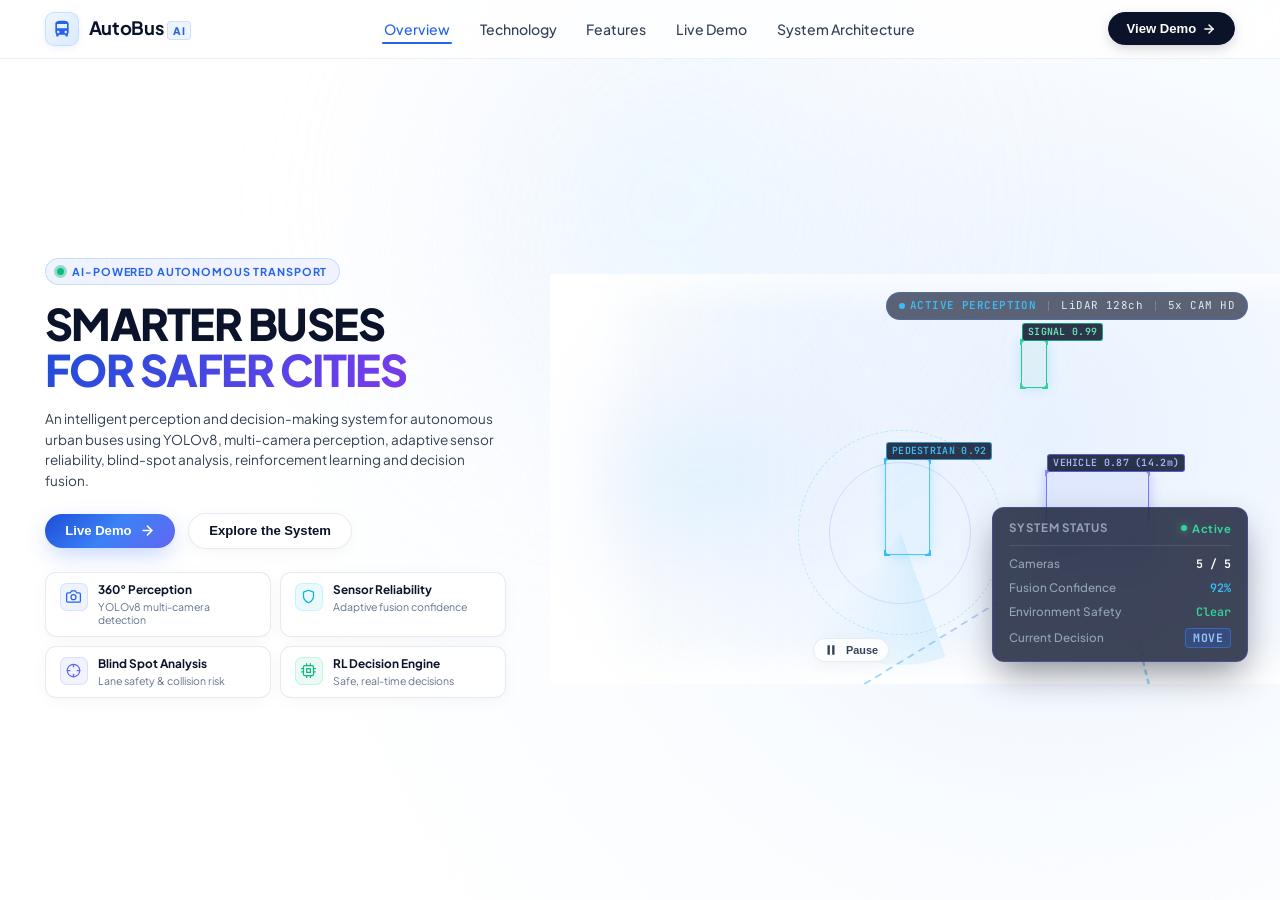
==== web_flask/static/index.html @ 194c9d19 "feat: add Flask web application, frontend assets, and API test suite" ====
<!DOCTYPE html>
<html lang="en">
<head>
  <meta charset="UTF-8">
  <meta name="viewport" content="width=device-width, initial-scale=1.0">
  <title>AutoBus AI — Autonomous Urban Bus Perception & Decision System</title>
  <meta name="description" content="An intelligent perception and decision-making system for autonomous urban buses using YOLOv8, multi-camera perception, adaptive sensor reliability, blind-spot analysis, reinforcement learning and decision fusion.">
  
  <!-- Favicon -->
  <link rel="icon" href="data:image/svg+xml,<svg xmlns=%22http://www.w3.org/2000/svg%22 viewBox=%220 0 24 24%22 fill=%22%232563eb%22><path d=%22M4 16c0 .88.39 1.67 1 2.22V20c0 .55.45 1 1 1h1c.55 0 1-.45 1-1v-1h8v1c0 .55.45 1 1 1h1c.55 0 1-.45 1-1v-1.78c.61-.55 1-1.34 1-2.22V6c0-3.5-3.58-4-8-4s-8 .5-8 4v10zm3.5 1c-.83 0-1.5-.67-1.5-1.5S6.67 14 7.5 14s1.5.67 1.5 1.5S8.33 17 7.5 17zm9 0c-.83 0-1.5-.67-1.5-1.5s.67-1.5 1.5-1.5 1.5.67 1.5 1.5-.67 1.5-1.5 1.5zm1.5-6H6V6h12v5z%22/></svg>">
  
  <!-- Google Fonts: Plus Jakarta Sans & JetBrains Mono -->
  <link rel="preconnect" href="https://fonts.googleapis.com">
  <link rel="preconnect" href="https://fonts.gstatic.com" crossorigin>
  <link href="https://fonts.googleapis.com/css2?family=JetBrains+Mono:wght@400;500;600;700&family=Plus+Jakarta+Sans:wght@300;400;500;600;700;800&display=swap" rel="stylesheet">
  
  <!-- Socket.IO Client for optional live backend streaming -->
  <script src="https://cdn.socket.io/4.7.4/socket.io.min.js"></script>

  <!-- Stylesheet -->
  <link rel="stylesheet" href="css/style.css">
</head>
<body>

  <!-- Ambient Light Mesh Background -->
  <div class="page-background"></div>

  <!-- Master App Container (Exact 100vh Viewport) -->
  <div class="app-container">

    <!-- ----------------------------------------------------------------------
         MINIMAL TOP NAVIGATION BAR
         ---------------------------------------------------------------------- -->
    <header class="navbar">
      <!-- Left: Logo & Brand -->
      <a href="#" class="nav-brand">
        <div class="brand-icon-wrapper">
          <svg viewBox="0 0 24 24" fill="currentColor">
            <path d="M4 16c0 .88.39 1.67 1 2.22V20c0 .55.45 1 1 1h1c.55 0 1-.45 1-1v-1h8v1c0 .55.45 1 1 1h1c.55 0 1-.45 1-1v-1.78c.61-.55 1-1.34 1-2.22V6c0-3.5-3.58-4-8-4s-8 .5-8 4v10zm3.5 1c-.83 0-1.5-.67-1.5-1.5S6.67 14 7.5 14s1.5.67 1.5 1.5S8.33 17 7.5 17zm9 0c-.83 0-1.5-.67-1.5-1.5s.67-1.5 1.5-1.5 1.5.67 1.5 1.5-.67 1.5-1.5 1.5zm1.5-6H6V6h12v5z"/>
          </svg>
        </div>
        <span class="brand-text">
          AutoBus
          <span class="brand-ai-badge">AI</span>
        </span>
      </a>

      <!-- Center: Navigation Links -->
      <nav>
        <ul class="nav-links">
          <li><a href="#overview" class="nav-link active" data-target="overview">Overview</a></li>
          <li><a href="#technology" class="nav-link" data-target="technology">Technology</a></li>
          <li><a href="#features" class="nav-link" data-target="features">Features</a></li>
          <li><a href="#demo" class="nav-link" data-target="demo">Live Demo</a></li>
          <li><a href="#architecture" class="nav-link" data-target="architecture">System Architecture</a></li>
        </ul>
      </nav>

      <!-- Right: Action Button -->
      <div class="nav-actions">
        <button class="btn-nav-demo" id="btn-nav-demo">
          <span>View Demo</span>
          <svg viewBox="0 0 24 24" fill="none" stroke="currentColor" stroke-width="2.5" stroke-linecap="round" stroke-linejoin="round">
            <line x1="5" y1="12" x2="19" y2="12"></line>
            <polyline points="12 5 19 12 12 19"></polyline>
          </svg>
        </button>
      </div>
    </header>

    <!-- ----------------------------------------------------------------------
         HERO SECTION: SINGLE-VIEWPORT SPLIT WITH SEAMLESS BLEND
         ---------------------------------------------------------------------- -->
    <main class="hero-section">

      <!-- LEFT COLUMN: CONTENT & FEATURE CARDS (40-45%) -->
      <div class="hero-left-wrapper">
        
        <!-- Category Badge -->
        <div class="hero-badge">
          <span class="pulse-dot"></span>
          <span class="badge-text">AI-POWERED AUTONOMOUS TRANSPORT</span>
        </div>

        <!-- Main Headline -->
        <h1 class="hero-title">
          <span class="hero-title-line">SMARTER BUSES</span>
          <span class="hero-title-line gradient-text">FOR SAFER CITIES</span>
        </h1>

        <!-- Supporting Paragraph -->
        <p class="hero-description">
          An intelligent perception and decision-making system for autonomous urban buses using YOLOv8, multi-camera perception, adaptive sensor reliability, blind-spot analysis, reinforcement learning and decision fusion.
        </p>

        <!-- Call To Actions -->
        <div class="hero-actions">
          <button class="btn-primary" id="btn-hero-demo">
            <span>Live Demo</span>
            <svg viewBox="0 0 24 24" fill="none" stroke="currentColor" stroke-width="2.5" stroke-linecap="round" stroke-linejoin="round">
              <line x1="5" y1="12" x2="19" y2="12"></line>
              <polyline points="12 5 19 12 12 19"></polyline>
            </svg>
          </button>
          <button class="btn-secondary" id="btn-explore-system">
            <span>Explore the System</span>
          </button>
        </div>

        <!-- 4 Compact Feature Cards (2x2 Grid) -->
        <div class="feature-grid">
          
          <!-- Card 1 -->
          <div class="feature-card" onclick="openArchModal('phase1')">
            <div class="card-icon blue">
              <svg viewBox="0 0 24 24" fill="none" stroke="currentColor" stroke-width="2" stroke-linecap="round" stroke-linejoin="round">
                <path d="M23 19a2 2 0 0 1-2 2H3a2 2 0 0 1-2-2V8a2 2 0 0 1 2-2h4l2-3h6l2 3h4a2 2 0 0 1 2 2z"></path>
                <circle cx="12" cy="13" r="4"></circle>
              </svg>
            </div>
            <div class="card-content">
              <h3 class="card-title">360° Perception</h3>
              <p class="card-desc">YOLOv8 multi-camera detection</p>
            </div>
          </div>

          <!-- Card 2 -->
          <div class="feature-card" onclick="openArchModal('phase2')">
            <div class="card-icon cyan">
              <svg viewBox="0 0 24 24" fill="none" stroke="currentColor" stroke-width="2" stroke-linecap="round" stroke-linejoin="round">
                <path d="M12 22s8-4 8-10V5l-8-3-8 3v7c0 6 8 10 8 10z"></path>
              </svg>
            </div>
            <div class="card-content">
              <h3 class="card-title">Sensor Reliability</h3>
              <p class="card-desc">Adaptive fusion confidence</p>
            </div>
          </div>

          <!-- Card 3 -->
          <div class="feature-card" onclick="openArchModal('phase3')">
            <div class="card-icon violet">
              <svg viewBox="0 0 24 24" fill="none" stroke="currentColor" stroke-width="2" stroke-linecap="round" stroke-linejoin="round">
                <circle cx="12" cy="12" r="10"></circle>
                <line x1="22" y1="12" x2="18" y2="12"></line>
                <line x1="6" y1="12" x2="2" y2="12"></line>
                <line x1="12" y1="6" x2="12" y2="2"></line>
                <line x1="12" y1="22" x2="12" y2="18"></line>
              </svg>
            </div>
            <div class="card-content">
              <h3 class="card-title">Blind Spot Analysis</h3>
              <p class="card-desc">Lane safety & collision risk</p>
            </div>
          </div>

          <!-- Card 4 -->
          <div class="feature-card" onclick="openArchModal('phase4')">
            <div class="card-icon emerald">
              <svg viewBox="0 0 24 24" fill="none" stroke="currentColor" stroke-width="2" stroke-linecap="round" stroke-linejoin="round">
                <rect x="4" y="4" width="16" height="16" rx="2" ry="2"></rect>
                <rect x="9" y="9" width="6" height="6"></rect>
                <line x1="9" y1="1" x2="9" y2="4"></line>
                <line x1="15" y1="1" x2="15" y2="4"></line>
                <line x1="9" y1="20" x2="9" y2="23"></line>
                <line x1="15" y1="20" x2="15" y2="23"></line>
                <line x1="20" y1="9" x2="23" y2="9"></line>
                <line x1="20" y1="14" x2="23" y2="14"></line>
                <line x1="1" y1="9" x2="4" y2="9"></line>
                <line x1="1" y1="14" x2="4" y2="14"></line>
              </svg>
            </div>
            <div class="card-content">
              <h3 class="card-title">RL Decision Engine</h3>
              <p class="card-desc">Safe, real-time decisions</p>
            </div>
          </div>

        </div>

      </div>

      <!-- RIGHT COLUMN: 16:9 HERO VIDEO & SEAMLESS ATMOSPHERIC BLEED (55-60%) -->
      <div class="hero-right-wrapper">
        <div class="video-stage">
          
          <div class="video-composition">
            
            <!-- Native 16:9 Video Element (Uncropped, Unstretched) -->
            <video 
              id="hero-bus-video" 
              class="hero-video" 
              autoplay 
              loop 
              muted 
              playsinline
              preload="auto"
            >
              <source src="videos/bus_hero.mp4" type="video/mp4">
              <source src="/Create_a_photorealistic_premiu.mp4" type="video/mp4">
              Your browser does not support HTML5 video.
            </video>

            <!-- ----------------------------------------------------------------
                 MULTI-LAYER SEAMLESS ATMOSPHERIC BLEND
                 ---------------------------------------------------------------- -->
            <!-- Layer 1: Left Soft Gradient Dissolve -->
            <div class="video-fade-left"></div>

            <!-- Layer 2: Pale Blue Atmospheric Glow -->
            <div class="video-atmospheric-glow"></div>

            <!-- Layer 3: Top/Bottom Subtle Feather -->
            <div class="video-fade-edges"></div>

            <!-- ----------------------------------------------------------------
                 INTEGRATED COMPUTER VISION PERCEPTION HUD OVERLAYS
                 ---------------------------------------------------------------- -->
            <div class="perception-overlay-container">
              
              <!-- Sensor Stream Indicator -->
              <div class="sensor-stream-indicator">
                <span class="live-rec">ACTIVE PERCEPTION</span>
                <span class="sensor-divider"></span>
                <span>LiDAR 128ch</span>
                <span class="sensor-divider"></span>
                <span>5x CAM HD</span>
              </div>

              <!-- Bounding Box 1: Lead Vehicle Detection -->
              <div class="bbox-element bbox-vehicle">
                <div class="bbox-corner tl"></div>
                <div class="bbox-corner tr"></div>
                <div class="bbox-corner bl"></div>
                <div class="bbox-corner br"></div>
                <div class="bbox-tag">VEHICLE 0.87 (14.2m)</div>
              </div>

              <!-- Bounding Box 2: Pedestrian Detection -->
              <div class="bbox-element bbox-pedestrian">
                <div class="bbox-corner tl"></div>
                <div class="bbox-corner tr"></div>
                <div class="bbox-corner bl"></div>
                <div class="bbox-corner br"></div>
                <div class="bbox-tag">PEDESTRIAN 0.92</div>
              </div>

              <!-- Bounding Box 3: Traffic Signal Detection -->
              <div class="bbox-element bbox-signal">
                <div class="bbox-corner tl"></div>
                <div class="bbox-corner tr"></div>
                <div class="bbox-corner bl"></div>
                <div class="bbox-corner br"></div>
                <div class="bbox-tag">SIGNAL 0.99</div>
              </div>

              <!-- Subtle Dynamic Lane Projection Lines on Road -->
              <svg class="lane-projection-svg" viewBox="0 0 500 300" preserveAspectRatio="none">
                <defs>
                  <linearGradient id="cyan-lane-grad" x1="0%" y1="100%" x2="0%" y2="0%">
                    <stop offset="0%" stop-color="#38bdf8" stop-opacity="0.85"/>
                    <stop offset="65%" stop-color="#6366f1" stop-opacity="0.45"/>
                    <stop offset="100%" stop-color="#818cf8" stop-opacity="0"/>
                  </linearGradient>
                </defs>
                <!-- Left Projected Lane Boundary -->
                <path class="lane-path" d="M 120 300 Q 240 180 340 70" />
                <!-- Right Projected Lane Boundary -->
                <path class="lane-path" d="M 380 300 Q 360 180 370 70" />
              </svg>

              <!-- Sensor Radar Arc Sweep -->
              <div class="radar-sweep-arc"></div>

            </div>

            <!-- ----------------------------------------------------------------
                 SYSTEM STATUS FLOATING GLASS PANEL (LOWER RIGHT)
                 ---------------------------------------------------------------- -->
            <div class="system-status-panel">
              <div class="panel-header">
                <span class="panel-title">SYSTEM STATUS</span>
                <span class="panel-status-indicator">
                  <span class="status-dot"></span>
                  Active
                </span>
              </div>
              <div class="telemetry-list">
                <div class="telemetry-row">
                  <span class="telemetry-label">Cameras</span>
                  <span class="telemetry-val" id="telemetry-cameras">5 / 5</span>
                </div>
                <div class="telemetry-row">
                  <span class="telemetry-label">Fusion Confidence</span>
                  <span class="telemetry-val confidence" id="telemetry-confidence">92%</span>
                </div>
                <div class="telemetry-row">
                  <span class="telemetry-label">Environment Safety</span>
                  <span class="telemetry-val safety" id="telemetry-safety">Clear</span>
                </div>
                <div class="telemetry-row">
                  <span class="telemetry-label">Current Decision</span>
                  <span class="decision-badge" id="telemetry-decision">MOVE</span>
                </div>
              </div>
            </div>

            <!-- Subtle Video Pause / Play Toggle -->
            <button class="video-media-toggle" id="video-media-toggle" title="Pause or Play Cinematic Video">
              <svg id="video-toggle-icon" viewBox="0 0 24 24">
                <path d="M6 4h4v16H6zm8 0h4v16h-4z" fill="currentColor"/>
              </svg>
              <span id="video-toggle-text">Pause</span>
            </button>

          </div>

        </div>
      </div>

    </main>

  </div>

  <!-- ----------------------------------------------------------------------
       SYSTEM ARCHITECTURE MODAL (DEEP DIVE MODAL)
       ---------------------------------------------------------------------- -->
  <div class="modal-overlay" id="arch-modal-overlay">
    <div class="modal-card">
      <div class="modal-header">
        <div class="modal-title-group">
          <div class="card-icon blue">
            <svg viewBox="0 0 24 24" fill="none" stroke="currentColor" stroke-width="2">
              <path d="M12 2L2 7l10 5 10-5-10-5zM2 17l10 5 10-5M2 12l10 5 10-5"/>
            </svg>
          </div>
          <h2 class="modal-title">Autonomous Bus Perception Architecture</h2>
        </div>
        <button class="modal-close-btn" id="modal-close-btn" aria-label="Close modal">
          <svg viewBox="0 0 24 24" width="20" height="20" stroke="currentColor" stroke-width="2.5" fill="none">
            <line x1="18" y1="6" x2="6" y2="18"></line>
            <line x1="6" y1="6" x2="18" y2="18"></line>
          </svg>
        </button>
      </div>
      <div class="modal-body">
        <p style="color: var(--text-secondary); margin-bottom: 14px; font-size: 0.92rem;">
          The system implements a synchronized multi-modal perception pipeline engineered specifically for unpredictable urban bus corridors, fusing vision, tracking, and reinforcement learning.
        </p>
        <div class="arch-phase-list">
          <div class="phase-card">
            <div class="phase-number">Phase 1 & 2 • Detection</div>
            <h4 class="phase-title">Fine-Tuned YOLOv8</h4>
            <p class="phase-desc">Trained across FGVD and IDD-Lite Indian driving datasets with specialized bus, auto-rickshaw, and pedestrian zoning.</p>
          </div>
          <div class="phase-card">
            <div class="phase-number">Phase 3 • Tracking</div>
            <h4 class="phase-title">ByteTrack Multi-Object Tracking</h4>
            <p class="phase-desc">Real-time low-score association maintaining persistent track IDs across 30 FPS camera feeds.</p>
          </div>
          <div class="phase-card">
            <div class="phase-number">Phase 4 • Temporal</div>
            <h4 class="phase-title">Motion Intent GRU</h4>
            <p class="phase-desc">Classifies trajectory history into approaching-road, crossing, stationary, receding, and erratic behaviors.</p>
          </div>
          <div class="phase-card">
            <div class="phase-number">Phase 5 • Stops & Docking</div>
            <h4 class="phase-title">Bus Stop Geofencing</h4>
            <p class="phase-desc">Fuses visual stop signs, commuter crowd clustering, and GPS proximity with a multi-state docking state machine.</p>
          </div>
          <div class="phase-card">
            <div class="phase-number">Phase 6 • Safety Zones</div>
            <h4 class="phase-title">Door Zone Safety Monitor</h4>
            <p class="phase-desc">Interior/entry camera monitoring passenger boarding/alighting with interlocked departure prevention.</p>
          </div>
          <div class="phase-card">
            <div class="phase-number">Phase 7 • Arbitration</div>
            <h4 class="phase-title">Decision Fusion & RL Policy</h4>
            <p class="phase-desc">Dynamic arbitration between rule-based safety interlocks and reinforcement learning action policies.</p>
          </div>
        </div>
      </div>
    </div>
  </div>

  <!-- Interactive Logic -->
  <script src="js/main.js"></script>
</body>
</html>
---- web_flask/static/css/style.css ----
/* ==============================================================================
   AutoBus AI - Autonomous Urban Bus Perception & Decision System
   Premium Single-Screen Landing Page Styles
   Aesthetic: AI Research / Computer Vision / Future Mobility
   Desktop Target: 100vh Non-Scrollable Single Viewport
   ============================================================================== */

@import url('https://fonts.googleapis.com/css2?family=Plus+Jakarta+Sans:wght@300;400;500;600;700;800&family=JetBrains+Mono:wght@400;500;600&display=swap');

:root {
  /* Color Palette */
  --bg-primary: #ffffff;
  --bg-subtle: #f8fafc;
  --bg-pale-blue: #f0f7ff;
  --bg-haze: rgba(224, 242, 254, 0.45);
  
  --text-primary: #0b132b;
  --text-secondary: #334155;
  --text-muted: #64748b;
  --text-light: #94a3b8;
  
  --border-subtle: rgba(226, 232, 240, 0.85);
  --border-glass: rgba(255, 255, 255, 0.6);
  --border-tech: rgba(59, 130, 246, 0.25);
  
  /* Technology Accents */
  --accent-blue: #2563eb;
  --accent-blue-light: #3b82f6;
  --accent-cyan: #06b6d4;
  --accent-cyan-light: #38bdf8;
  --accent-violet: #6366f1;
  --accent-violet-deep: #7c3aed;
  --accent-emerald: #10b981;
  
  /* Glass Surfaces */
  --glass-white: rgba(255, 255, 255, 0.75);
  --glass-white-card: rgba(255, 255, 255, 0.88);
  --glass-navy: rgba(11, 19, 43, 0.78);
  --glass-navy-border: rgba(99, 102, 241, 0.35);
  
  /* Gradients */
  --grad-primary-btn: linear-gradient(135deg, #1d4ed8 0%, #3b82f6 50%, #6366f1 100%);
  --grad-headline: linear-gradient(135deg, #1d4ed8 0%, #4f46e5 55%, #7c3aed 100%);
  --grad-badge: linear-gradient(135deg, rgba(37, 99, 235, 0.08) 0%, rgba(99, 102, 241, 0.08) 100%);
  --grad-atmospheric: radial-gradient(circle at 82% 48%, rgba(219, 234, 254, 0.65) 0%, rgba(238, 246, 255, 0.35) 35%, #ffffff 70%);
  
  /* Shadows */
  --shadow-subtle: 0 4px 20px -2px rgba(15, 23, 42, 0.04), 0 2px 6px -1px rgba(15, 23, 42, 0.02);
  --shadow-card: 0 10px 25px -4px rgba(15, 23, 42, 0.05), 0 4px 10px -2px rgba(15, 23, 42, 0.02);
  --shadow-primary-btn: 0 8px 24px -4px rgba(37, 99, 235, 0.32);
  --shadow-navy-hud: 0 16px 36px -6px rgba(2, 6, 23, 0.45);
  
  /* Typography */
  --font-sans: 'Plus Jakarta Sans', -apple-system, BlinkMacSystemFont, 'Segoe UI', Roboto, sans-serif;
  --font-mono: 'JetBrains Mono', monospace;
}

/* ==============================================================================
   RESET & VIEWPORT ENFORCEMENT
   ============================================================================== */

*, *::before, *::after {
  box-sizing: border-box;
  margin: 0;
  padding: 0;
  -webkit-font-smoothing: antialiased;
  -moz-osx-font-smoothing: grayscale;
}

html, body {
  width: 100%;
  height: 100vh;
  max-height: 100vh;
  overflow: hidden;
  background-color: var(--bg-primary);
  font-family: var(--font-sans);
  color: var(--text-primary);
  line-height: 1.45;
  position: relative;
}

/* Base Atmospheric Mesh Background */
.page-background {
  position: fixed;
  inset: 0;
  background: var(--grad-atmospheric);
  z-index: 0;
  pointer-events: none;
}

.page-background::before {
  content: "";
  position: absolute;
  top: -10%;
  right: 15%;
  width: 65vw;
  height: 65vh;
  background: radial-gradient(circle, rgba(186, 230, 253, 0.25) 0%, rgba(224, 231, 255, 0.15) 40%, transparent 70%);
  filter: blur(60px);
  pointer-events: none;
}

/* Master App Container: Exact 100vh Layout */
.app-container {
  position: relative;
  z-index: 1;
  width: 100%;
  height: 100vh;
  max-height: 100vh;
  display: flex;
  flex-direction: column;
  justify-content: space-between;
}

/* ==============================================================================
   TOP NAVIGATION
   ============================================================================== */

.navbar {
  width: 100%;
  height: clamp(52px, 6.5vh, 68px);
  padding: 0 clamp(20px, 3.5vw, 48px);
  display: flex;
  align-items: center;
  justify-content: space-between;
  background: rgba(255, 255, 255, 0.72);
  backdrop-filter: blur(12px);
  -webkit-backdrop-filter: blur(12px);
  border-bottom: 1px solid rgba(226, 232, 240, 0.6);
  flex-shrink: 0;
}

/* Brand */
.nav-brand {
  display: flex;
  align-items: center;
  gap: 10px;
  text-decoration: none;
  cursor: pointer;
}

.brand-icon-wrapper {
  width: 34px;
  height: 34px;
  border-radius: 9px;
  background: linear-gradient(135deg, #eff6ff 0%, #dbeafe 100%);
  border: 1px solid rgba(191, 219, 254, 0.8);
  display: flex;
  align-items: center;
  justify-content: center;
  color: var(--accent-blue);
  box-shadow: 0 2px 8px -2px rgba(37, 99, 235, 0.15);
}

.brand-icon-wrapper svg {
  width: 20px;
  height: 20px;
}

.brand-text {
  font-size: 1.15rem;
  font-weight: 700;
  letter-spacing: -0.02em;
  color: var(--text-primary);
  display: flex;
  align-items: baseline;
  gap: 4px;
}

.brand-ai-badge {
  font-size: 0.65rem;
  font-weight: 800;
  padding: 1px 5px;
  border-radius: 4px;
  background: rgba(37, 99, 235, 0.08);
  color: var(--accent-blue);
  letter-spacing: 0.04em;
  text-transform: uppercase;
  border: 1px solid rgba(191, 219, 254, 0.7);
}

/* Nav Menu Items */
.nav-links {
  display: flex;
  align-items: center;
  gap: clamp(14px, 2vw, 32px);
  list-style: none;
}

.nav-link {
  font-size: 0.88rem;
  font-weight: 500;
  color: var(--text-secondary);
  text-decoration: none;
  transition: all 0.2s ease;
  position: relative;
  padding: 6px 2px;
  cursor: pointer;
}

.nav-link:hover, .nav-link.active {
  color: var(--accent-blue);
}

.nav-link::after {
  content: "";
  position: absolute;
  bottom: 0;
  left: 0;
  width: 0%;
  height: 2px;
  background: var(--accent-blue);
  border-radius: 2px;
  transition: width 0.2s cubic-bezier(0.16, 1, 0.3, 1);
}

.nav-link:hover::after, .nav-link.active::after {
  width: 100%;
}

/* Right CTA */
.nav-actions {
  display: flex;
  align-items: center;
  gap: 12px;
}

.btn-nav-demo {
  display: inline-flex;
  align-items: center;
  gap: 6px;
  padding: clamp(6px, 0.9vh, 9px) clamp(14px, 1.4vw, 20px);
  border-radius: 9999px;
  background: var(--text-primary);
  color: #ffffff;
  font-size: 0.82rem;
  font-weight: 600;
  text-decoration: none;
  border: 1px solid var(--text-primary);
  box-shadow: 0 4px 14px -3px rgba(11, 19, 43, 0.25);
  transition: all 0.25s ease;
  cursor: pointer;
}

.btn-nav-demo:hover {
  background: #1e293b;
  transform: translateY(-1px);
  box-shadow: 0 6px 18px -3px rgba(11, 19, 43, 0.32);
}

.btn-nav-demo svg {
  width: 14px;
  height: 14px;
  transition: transform 0.2s ease;
}

.btn-nav-demo:hover svg {
  transform: translateX(3px);
}

/* ==============================================================================
   HERO AREA (SINGLE VIEWPORT SPLIT)
   ============================================================================== */

.hero-section {
  flex: 1;
  width: 100%;
  height: calc(100vh - clamp(52px, 6.5vh, 68px));
  max-height: calc(100vh - clamp(52px, 6.5vh, 68px));
  display: grid;
  grid-template-columns: 43% 57%;
  position: relative;
  overflow: hidden;
}

/* ==============================================================================
   LEFT HERO: CONTENT & INTELLIGENCE FEATURES (~43%)
   ============================================================================== */

.hero-left-wrapper {
  position: relative;
  z-index: 10;
  height: 100%;
  display: flex;
  flex-direction: column;
  justify-content: center;
  padding: clamp(12px, 2.5vh, 28px) clamp(20px, 3.5vw, 48px) clamp(16px, 2.8vh, 32px);
  background: transparent;
}

/* Category Badge */
.hero-badge {
  display: inline-flex;
  align-items: center;
  gap: 8px;
  padding: clamp(3px, 0.5vh, 5px) clamp(10px, 0.9vw, 13px);
  background: var(--grad-badge);
  border: 1px solid rgba(191, 219, 254, 0.85);
  border-radius: 9999px;
  width: fit-content;
  margin-bottom: clamp(10px, 1.8vh, 18px);
  backdrop-filter: blur(8px);
}

.pulse-dot {
  width: 7px;
  height: 7px;
  border-radius: 50%;
  background-color: var(--accent-emerald);
  position: relative;
}

.pulse-dot::after {
  content: "";
  position: absolute;
  inset: -3px;
  border-radius: 50%;
  background-color: rgba(16, 185, 129, 0.4);
  animation: pulse-ring 2s cubic-bezier(0.24, 0, 0.38, 1) infinite;
}

@keyframes pulse-ring {
  0% { transform: scale(0.9); opacity: 0.8; }
  50% { transform: scale(2.0); opacity: 0; }
  100% { transform: scale(2.0); opacity: 0; }
}

.badge-text {
  font-size: clamp(0.68rem, 0.75vw, 0.76rem);
  font-weight: 700;
  letter-spacing: 0.08em;
  color: var(--accent-blue);
  text-transform: uppercase;
}

/* Main Headline */
.hero-title {
  font-size: clamp(2rem, 3.4vw, 3.25rem);
  font-weight: 800;
  line-height: 1.06;
  letter-spacing: -0.035em;
  color: var(--text-primary);
  margin-bottom: clamp(10px, 1.8vh, 16px);
}

.hero-title-line {
  display: block;
}

.gradient-text {
  background: var(--grad-headline);
  -webkit-background-clip: text;
  -webkit-text-fill-color: transparent;
  display: inline-block;
}

/* Supporting Paragraph */
.hero-description {
  font-size: clamp(0.85rem, 0.95vw, 0.96rem);
  color: var(--text-secondary);
  line-height: 1.5;
  font-weight: 400;
  margin-bottom: clamp(14px, 2.4vh, 22px);
  max-width: 530px;
}

/* Action Buttons */
.hero-actions {
  display: flex;
  align-items: center;
  gap: clamp(10px, 1vw, 14px);
  margin-bottom: clamp(14px, 2.5vh, 24px);
}

.btn-primary {
  display: inline-flex;
  align-items: center;
  gap: 8px;
  padding: clamp(8px, 1.1vh, 12px) clamp(16px, 1.6vw, 24px);
  border-radius: 9999px;
  background: var(--grad-primary-btn);
  color: #ffffff;
  font-size: clamp(0.82rem, 0.88vw, 0.92rem);
  font-weight: 600;
  text-decoration: none;
  border: none;
  box-shadow: var(--shadow-primary-btn);
  transition: all 0.25s cubic-bezier(0.16, 1, 0.3, 1);
  cursor: pointer;
}

.btn-primary:hover {
  transform: translateY(-2px);
  box-shadow: 0 12px 28px -4px rgba(37, 99, 235, 0.45);
}

.btn-primary svg {
  width: 15px;
  height: 15px;
  transition: transform 0.2s ease;
}

.btn-primary:hover svg {
  transform: translateX(4px);
}

.btn-secondary {
  display: inline-flex;
  align-items: center;
  gap: 8px;
  padding: clamp(8px, 1.1vh, 12px) clamp(16px, 1.6vw, 24px);
  border-radius: 9999px;
  background: rgba(255, 255, 255, 0.9);
  color: var(--text-primary);
  font-size: clamp(0.82rem, 0.88vw, 0.92rem);
  font-weight: 600;
  text-decoration: none;
  border: 1px solid var(--border-subtle);
  box-shadow: var(--shadow-subtle);
  backdrop-filter: blur(8px);
  transition: all 0.25s ease;
  cursor: pointer;
}

.btn-secondary:hover {
  background: #ffffff;
  border-color: rgba(148, 163, 184, 0.6);
  transform: translateY(-2px);
  box-shadow: var(--shadow-card);
}

/* Feature Cards 2x2 Grid (Ultra-Compact Viewport Fit) */
.feature-grid {
  display: grid;
  grid-template-columns: repeat(2, 1fr);
  gap: clamp(8px, 1vh, 12px);
  max-width: 530px;
}

.feature-card {
  background: var(--glass-white-card);
  backdrop-filter: blur(12px);
  -webkit-backdrop-filter: blur(12px);
  border: 1px solid var(--border-subtle);
  border-radius: 11px;
  padding: clamp(8px, 1.1vh, 12px) clamp(10px, 1.1vw, 14px);
  box-shadow: var(--shadow-subtle);
  display: flex;
  align-items: flex-start;
  gap: 10px;
  transition: all 0.25s cubic-bezier(0.16, 1, 0.3, 1);
  cursor: pointer;
}

.feature-card:hover {
  transform: translateY(-2px);
  border-color: rgba(191, 219, 254, 0.9);
  background: rgba(255, 255, 255, 0.98);
  box-shadow: var(--shadow-card);
}

.card-icon {
  width: 28px;
  height: 28px;
  border-radius: 7px;
  display: flex;
  align-items: center;
  justify-content: center;
  flex-shrink: 0;
}

.card-icon.blue {
  background: rgba(37, 99, 235, 0.08);
  color: var(--accent-blue);
  border: 1px solid rgba(191, 219, 254, 0.6);
}

.card-icon.cyan {
  background: rgba(6, 182, 212, 0.08);
  color: var(--accent-cyan);
  border: 1px solid rgba(165, 243, 252, 0.6);
}

.card-icon.violet {
  background: rgba(99, 102, 241, 0.08);
  color: var(--accent-violet);
  border: 1px solid rgba(199, 210, 254, 0.6);
}

.card-icon.emerald {
  background: rgba(16, 185, 129, 0.08);
  color: var(--accent-emerald);
  border: 1px solid rgba(167, 243, 208, 0.6);
}

.card-icon svg {
  width: 15px;
  height: 15px;
}

.card-content {
  display: flex;
  flex-direction: column;
}

.card-title {
  font-size: clamp(0.74rem, 0.8vw, 0.82rem);
  font-weight: 700;
  color: var(--text-primary);
  line-height: 1.25;
  margin-bottom: 2px;
}

.card-desc {
  font-size: clamp(0.66rem, 0.72vw, 0.74rem);
  color: var(--text-muted);
  line-height: 1.25;
}

/* ==============================================================================
   RIGHT HERO: CINEMATIC 16:9 VIDEO & SEAMLESS BLENDING (~57%)
   ============================================================================== */

.hero-right-wrapper {
  position: relative;
  height: 100%;
  width: 100%;
  display: flex;
  align-items: center;
  justify-content: flex-end;
  overflow: visible;
  padding-right: 0;
}

/* 16:9 Video Canvas Frame */
.video-stage {
  position: relative;
  width: 100%;
  height: 100%;
  display: flex;
  align-items: center;
  justify-content: flex-end;
}

/* Native 16:9 Video Container */
.video-composition {
  position: relative;
  width: 100%;
  aspect-ratio: 16 / 9;
  max-height: calc(100vh - clamp(52px, 6.5vh, 68px));
  display: flex;
  align-items: center;
  justify-content: flex-end;
  /* NO box border, NO rounded corners, NO box drop shadow */
}

/* Actual Video Element */
.hero-video {
  width: 100%;
  height: 100%;
  object-fit: cover;
  object-position: center right;
  display: block;
  /* Left edge gradual dissolve mask directly on video */
  -webkit-mask-image: linear-gradient(
    to right,
    transparent 0%,
    rgba(0, 0, 0, 0.08) 8%,
    rgba(0, 0, 0, 0.35) 18%,
    rgba(0, 0, 0, 0.80) 32%,
    #000000 48%
  );
  mask-image: linear-gradient(
    to right,
    transparent 0%,
    rgba(0, 0, 0, 0.08) 8%,
    rgba(0, 0, 0, 0.35) 18%,
    rgba(0, 0, 0, 0.80) 32%,
    #000000 48%
  );
}

/* ------------------------------------------------------------------------------
   SEAMLESS ATMOSPHERIC BLEED LAYERS (CRITICAL REQUIREMENT)
   Transition: VIDEO -> soft image fade -> pale blue atmospheric glow -> white
   ------------------------------------------------------------------------------ */

/* Layer 1: Left Soft Gradient Mask Over Video's Left Edge (~140-180px fade) */
.video-fade-left {
  position: absolute;
  top: 0;
  left: 0;
  width: 48%;
  height: 100%;
  background: linear-gradient(
    to right,
    #ffffff 0%,
    rgba(255, 255, 255, 0.96) 12%,
    rgba(248, 250, 252, 0.78) 30%,
    rgba(240, 247, 255, 0.42) 55%,
    rgba(224, 242, 254, 0.12) 78%,
    transparent 100%
  );
  pointer-events: none;
  z-index: 3;
}

/* Layer 2: Pale Blue Atmospheric Glow Around Transition */
.video-atmospheric-glow {
  position: absolute;
  top: 10%;
  left: 5%;
  width: 50%;
  height: 80%;
  background: radial-gradient(
    ellipse at 30% 50%,
    rgba(186, 230, 253, 0.4) 0%,
    rgba(224, 231, 255, 0.25) 35%,
    rgba(240, 249, 255, 0.08) 65%,
    transparent 85%
  );
  filter: blur(32px);
  pointer-events: none;
  z-index: 4;
}

/* Layer 3: Top & Bottom Atmospheric Edge Melt */
.video-fade-edges {
  position: absolute;
  inset: 0;
  background: linear-gradient(
    to bottom,
    rgba(255, 255, 255, 0.7) 0%,
    transparent 10%,
    transparent 88%,
    rgba(255, 255, 255, 0.85) 100%
  );
  pointer-events: none;
  z-index: 5;
}

/* ==============================================================================
   INTEGRATED COMPUTER VISION PERCEPTION OVERLAYS
   (Subtle, clean bounding boxes, lane lines, radar arcs)
   ============================================================================== */

.perception-overlay-container {
  position: absolute;
  inset: 0;
  pointer-events: none;
  z-index: 6;
}

/* Sensor Status Ribbon at top-right of video */
.sensor-stream-indicator {
  position: absolute;
  top: clamp(12px, 2vh, 20px);
  right: clamp(16px, 2.5vw, 36px);
  display: inline-flex;
  align-items: center;
  gap: 12px;
  padding: 5px 12px;
  border-radius: 9999px;
  background: rgba(11, 19, 43, 0.65);
  backdrop-filter: blur(12px);
  -webkit-backdrop-filter: blur(12px);
  border: 1px solid rgba(59, 130, 246, 0.35);
  font-family: var(--font-mono);
  font-size: 0.68rem;
  color: #e2e8f0;
  letter-spacing: 0.04em;
  pointer-events: auto;
}

.sensor-stream-indicator span.live-rec {
  display: inline-flex;
  align-items: center;
  gap: 5px;
  color: #38bdf8;
  font-weight: 600;
}

.sensor-stream-indicator span.live-rec::before {
  content: "";
  width: 6px;
  height: 6px;
  border-radius: 50%;
  background-color: #38bdf8;
  animation: pulse-ring 1.8s infinite;
}

.sensor-divider {
  width: 1px;
  height: 10px;
  background: rgba(255, 255, 255, 0.2);
}

/* Autonomous Perception Bounding Box 1: Pedestrian */
.bbox-element {
  position: absolute;
  border: 1px solid rgba(56, 189, 248, 0.85);
  background: rgba(56, 189, 248, 0.06);
  border-radius: 4px;
  box-shadow: 0 0 12px rgba(56, 189, 248, 0.3);
  transition: all 0.3s ease;
}

.bbox-corner {
  position: absolute;
  width: 6px;
  height: 6px;
  border-color: #38bdf8;
}
.bbox-corner.tl { top: -2px; left: -2px; border-top: 2px solid #38bdf8; border-left: 2px solid #38bdf8; }
.bbox-corner.tr { top: -2px; right: -2px; border-top: 2px solid #38bdf8; border-right: 2px solid #38bdf8; }
.bbox-corner.bl { bottom: -2px; left: -2px; border-bottom: 2px solid #38bdf8; border-left: 2px solid #38bdf8; }
.bbox-corner.br { bottom: -2px; right: -2px; border-bottom: 2px solid #38bdf8; border-right: 2px solid #38bdf8; }

.bbox-tag {
  position: absolute;
  top: -18px;
  left: 0;
  background: rgba(11, 19, 43, 0.85);
  backdrop-filter: blur(6px);
  border: 1px solid rgba(56, 189, 248, 0.7);
  padding: 1px 5px;
  border-radius: 3px;
  font-family: var(--font-mono);
  font-size: 0.62rem;
  font-weight: 600;
  color: #38bdf8;
  white-space: nowrap;
  letter-spacing: 0.03em;
}

/* Position 1: Lead Vehicle Detection */
.bbox-vehicle {
  top: 48%;
  right: 18%;
  width: clamp(75px, 8vw, 110px);
  height: clamp(60px, 7vw, 95px);
  border-color: rgba(99, 102, 241, 0.85);
  background: rgba(99, 102, 241, 0.08);
  box-shadow: 0 0 12px rgba(99, 102, 241, 0.35);
}
.bbox-vehicle .bbox-corner { border-color: #818cf8; }
.bbox-vehicle .bbox-tag {
  border-color: rgba(99, 102, 241, 0.8);
  color: #a5b4fc;
}

/* Position 2: Sidewalk Pedestrian Detection */
.bbox-pedestrian {
  top: 45%;
  right: 48%;
  width: clamp(35px, 3.5vw, 48px);
  height: clamp(70px, 7.5vw, 98px);
}

/* Position 3: Traffic Light */
.bbox-signal {
  top: 16%;
  right: 32%;
  width: clamp(22px, 2vw, 30px);
  height: clamp(38px, 3.8vw, 52px);
  border-color: rgba(16, 185, 129, 0.85);
  background: rgba(16, 185, 129, 0.06);
}
.bbox-signal .bbox-corner { border-color: #34d399; }
.bbox-signal .bbox-tag {
  border-color: rgba(16, 185, 129, 0.8);
  color: #6ee7b7;
}

/* Dynamic Lane Detection Lines Projected on Road */
.lane-projection-svg {
  position: absolute;
  bottom: 0;
  right: 0;
  width: 75%;
  height: 48%;
  pointer-events: none;
  opacity: 0.65;
}

.lane-path {
  fill: none;
  stroke: url(#cyan-lane-grad);
  stroke-width: 2.2;
  stroke-dasharray: 8 6;
  animation: lane-flow 1.5s linear infinite;
}

@keyframes lane-flow {
  from { stroke-dashoffset: 28; }
  to { stroke-dashoffset: 0; }
}

/* Sensor Radar Sweep Visualization Arc */
.radar-sweep-arc {
  position: absolute;
  bottom: 12%;
  right: 38%;
  width: clamp(140px, 16vw, 220px);
  height: clamp(140px, 16vw, 220px);
  border: 1px dashed rgba(56, 189, 248, 0.4);
  border-radius: 50%;
  pointer-events: none;
  opacity: 0.7;
}

.radar-sweep-arc::before {
  content: "";
  position: absolute;
  inset: 15%;
  border: 1px solid rgba(99, 102, 241, 0.25);
  border-radius: 50%;
}

.radar-sweep-arc::after {
  content: "";
  position: absolute;
  inset: -15%;
  border-radius: 50%;
  background: conic-gradient(from 160deg at 50% 50%, rgba(56, 189, 248, 0.18) 0deg, transparent 65deg);
  animation: radar-spin 4s linear infinite;
}

@keyframes radar-spin {
  from { transform: rotate(0deg); }
  to { transform: rotate(360deg); }
}

/* ==============================================================================
   SYSTEM STATUS PANEL (LOWER-RIGHT FLOATING GLASS)
   ============================================================================== */

.system-status-panel {
  position: absolute;
  bottom: clamp(16px, 2.5vh, 32px);
  right: clamp(16px, 2.5vw, 36px);
  width: clamp(230px, 20vw, 275px);
  background: var(--glass-navy);
  backdrop-filter: blur(16px);
  -webkit-backdrop-filter: blur(16px);
  border: 1px solid var(--glass-navy-border);
  border-radius: 12px;
  padding: clamp(10px, 1.4vh, 14px) clamp(12px, 1.4vw, 16px);
  box-shadow: var(--shadow-navy-hud);
  z-index: 10;
  pointer-events: auto;
  transition: transform 0.2s ease, border-color 0.2s ease;
}

.system-status-panel:hover {
  transform: translateY(-2px);
  border-color: rgba(99, 102, 241, 0.6);
}

.panel-header {
  display: flex;
  align-items: center;
  justify-content: space-between;
  border-bottom: 1px solid rgba(255, 255, 255, 0.1);
  padding-bottom: 8px;
  margin-bottom: 10px;
}

.panel-title {
  font-size: 0.72rem;
  font-weight: 700;
  letter-spacing: 0.08em;
  color: #94a3b8;
  text-transform: uppercase;
}

.panel-status-indicator {
  display: inline-flex;
  align-items: center;
  gap: 5px;
  font-size: 0.7rem;
  font-weight: 700;
  color: #34d399;
  letter-spacing: 0.04em;
}

.panel-status-indicator .status-dot {
  width: 6px;
  height: 6px;
  border-radius: 50%;
  background-color: #34d399;
  box-shadow: 0 0 8px rgba(52, 211, 153, 0.8);
}

.telemetry-list {
  display: flex;
  flex-direction: column;
  gap: 7px;
}

.telemetry-row {
  display: flex;
  align-items: center;
  justify-content: space-between;
  font-size: 0.73rem;
}

.telemetry-label {
  color: #94a3b8;
  font-weight: 500;
}

.telemetry-val {
  font-family: var(--font-mono);
  font-weight: 600;
  color: #ffffff;
}

.telemetry-val.confidence {
  color: #38bdf8;
}

.telemetry-val.safety {
  color: #34d399;
}

.decision-badge {
  display: inline-flex;
  align-items: center;
  gap: 4px;
  padding: 1px 7px;
  border-radius: 4px;
  background: rgba(37, 99, 235, 0.25);
  border: 1px solid rgba(59, 130, 246, 0.5);
  color: #93c5fd;
  font-family: var(--font-mono);
  font-weight: 700;
  font-size: 0.72rem;
  letter-spacing: 0.04em;
}

/* Subtle Video Controls (Mute / Pause Toggle) */
.video-media-toggle {
  position: absolute;
  bottom: clamp(16px, 2.5vh, 32px);
  left: 36%;
  display: flex;
  align-items: center;
  gap: 8px;
  background: rgba(255, 255, 255, 0.8);
  backdrop-filter: blur(8px);
  border: 1px solid rgba(226, 232, 240, 0.8);
  border-radius: 9999px;
  padding: 4px 10px;
  z-index: 10;
  cursor: pointer;
  box-shadow: var(--shadow-subtle);
  transition: all 0.2s ease;
}

.video-media-toggle:hover {
  background: #ffffff;
  transform: translateY(-1px);
}

.video-media-toggle svg {
  width: 14px;
  height: 14px;
  color: var(--text-secondary);
}

.video-media-toggle span {
  font-size: 0.68rem;
  font-weight: 600;
  color: var(--text-secondary);
}

/* ==============================================================================
   INTERACTIVE ARCHITECTURE MODAL & LIVE DEMO DRAWER
   ============================================================================== */

.modal-overlay {
  position: fixed;
  inset: 0;
  background: rgba(11, 19, 43, 0.45);
  backdrop-filter: blur(10px);
  -webkit-backdrop-filter: blur(10px);
  z-index: 100;
  display: flex;
  align-items: center;
  justify-content: center;
  padding: 20px;
  opacity: 0;
  visibility: hidden;
  transition: all 0.25s cubic-bezier(0.16, 1, 0.3, 1);
}

.modal-overlay.active {
  opacity: 1;
  visibility: visible;
}

.modal-card {
  width: 100%;
  max-width: 780px;
  max-height: 88vh;
  background: #ffffff;
  border-radius: 16px;
  box-shadow: 0 24px 48px -12px rgba(15, 23, 42, 0.25);
  border: 1px solid var(--border-subtle);
  overflow: hidden;
  display: flex;
  flex-direction: column;
  transform: scale(0.96) translateY(10px);
  transition: all 0.25s cubic-bezier(0.16, 1, 0.3, 1);
}

.modal-overlay.active .modal-card {
  transform: scale(1) translateY(0);
}

.modal-header {
  padding: 18px 24px;
  border-bottom: 1px solid rgba(226, 232, 240, 0.8);
  display: flex;
  align-items: center;
  justify-content: space-between;
  background: #f8fafc;
}

.modal-title-group {
  display: flex;
  align-items: center;
  gap: 10px;
}

.modal-title {
  font-size: 1.15rem;
  font-weight: 700;
  color: var(--text-primary);
}

.modal-close-btn {
  background: transparent;
  border: none;
  color: var(--text-muted);
  width: 32px;
  height: 32px;
  border-radius: 8px;
  display: flex;
  align-items: center;
  justify-content: center;
  cursor: pointer;
  transition: all 0.2s ease;
}

.modal-close-btn:hover {
  background: #e2e8f0;
  color: var(--text-primary);
}

.modal-body {
  padding: 24px;
  overflow-y: auto;
  line-height: 1.6;
}

.arch-phase-list {
  display: grid;
  grid-template-columns: repeat(2, 1fr);
  gap: 14px;
  margin-top: 14px;
}

.phase-card {
  border: 1px solid var(--border-subtle);
  border-radius: 10px;
  padding: 14px;
  background: #f8fafc;
}

.phase-number {
  font-family: var(--font-mono);
  font-size: 0.72rem;
  font-weight: 700;
  color: var(--accent-blue);
  text-transform: uppercase;
  margin-bottom: 4px;
}

.phase-title {
  font-size: 0.9rem;
  font-weight: 700;
  color: var(--text-primary);
  margin-bottom: 6px;
}

.phase-desc {
  font-size: 0.78rem;
  color: var(--text-secondary);
}

/* ==============================================================================
   RESPONSIVE SCALING & SAFETY FALLBACKS
   ============================================================================== */

@media (max-width: 1100px) {
  .hero-section {
    grid-template-columns: 46% 54%;
  }
  .system-status-panel {
    width: 220px;
  }
}

@media (max-width: 860px) {
  html, body {
    height: auto;
    overflow-y: auto;
  }
  .app-container {
    height: auto;
    max-height: none;
  }
  .hero-section {
    height: auto;
    max-height: none;
    grid-template-columns: 1fr;
  }
  .hero-left-wrapper {
    padding: 32px 24px;
  }
  .hero-right-wrapper {
    height: 52vw;
  }
  .video-fade-left {
    width: 25%;
  }
}
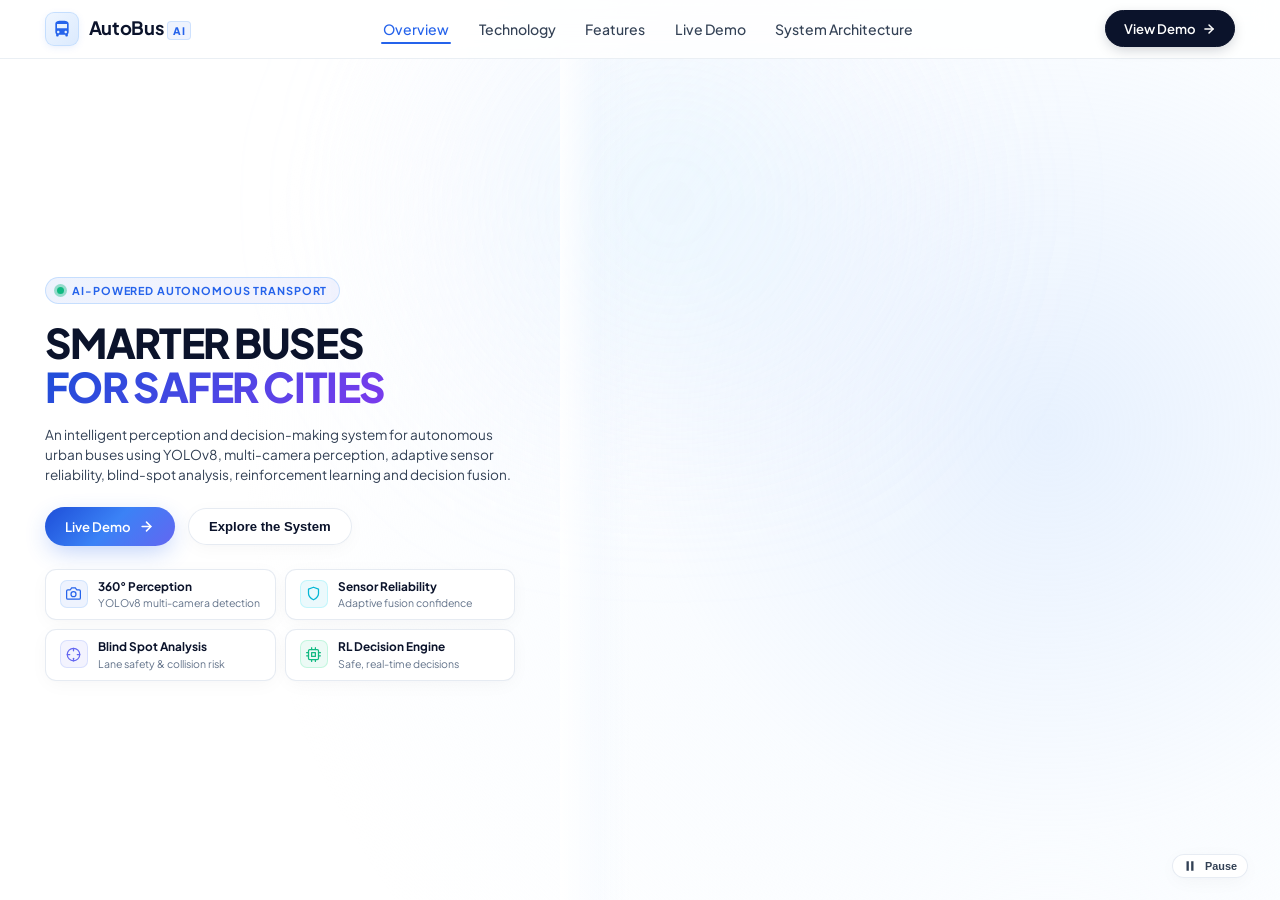
==== commit f1d55c50: "feat: add video processing pipeline, temporal smoothing filter, and Flask web demo interface" ====
--- a/web_flask/static/index.html
+++ b/web_flask/static/index.html
@@ -51,20 +51,20 @@
           <li><a href="#overview" class="nav-link active" data-target="overview">Overview</a></li>
           <li><a href="#technology" class="nav-link" data-target="technology">Technology</a></li>
           <li><a href="#features" class="nav-link" data-target="features">Features</a></li>
-          <li><a href="#demo" class="nav-link" data-target="demo">Live Demo</a></li>
+          <li><a href="/demo" class="nav-link">Live Demo</a></li>
           <li><a href="#architecture" class="nav-link" data-target="architecture">System Architecture</a></li>
         </ul>
       </nav>
 
       <!-- Right: Action Button -->
       <div class="nav-actions">
-        <button class="btn-nav-demo" id="btn-nav-demo">
+        <a href="/demo" class="btn-nav-demo" id="btn-nav-demo">
           <span>View Demo</span>
           <svg viewBox="0 0 24 24" fill="none" stroke="currentColor" stroke-width="2.5" stroke-linecap="round" stroke-linejoin="round">
             <line x1="5" y1="12" x2="19" y2="12"></line>
             <polyline points="12 5 19 12 12 19"></polyline>
           </svg>
-        </button>
+        </a>
       </div>
     </header>
 
@@ -95,13 +95,13 @@
 
         <!-- Call To Actions -->
         <div class="hero-actions">
-          <button class="btn-primary" id="btn-hero-demo">
+          <a href="/demo" class="btn-primary" id="btn-hero-demo">
             <span>Live Demo</span>
             <svg viewBox="0 0 24 24" fill="none" stroke="currentColor" stroke-width="2.5" stroke-linecap="round" stroke-linejoin="round">
               <line x1="5" y1="12" x2="19" y2="12"></line>
               <polyline points="12 5 19 12 12 19"></polyline>
             </svg>
-          </button>
+          </a>
           <button class="btn-secondary" id="btn-explore-system">
             <span>Explore the System</span>
           </button>
@@ -201,109 +201,8 @@
               Your browser does not support HTML5 video.
             </video>
 
-            <!-- ----------------------------------------------------------------
-                 MULTI-LAYER SEAMLESS ATMOSPHERIC BLEND
-                 ---------------------------------------------------------------- -->
-            <!-- Layer 1: Left Soft Gradient Dissolve -->
-            <div class="video-fade-left"></div>
-
-            <!-- Layer 2: Pale Blue Atmospheric Glow -->
-            <div class="video-atmospheric-glow"></div>
-
-            <!-- Layer 3: Top/Bottom Subtle Feather -->
-            <div class="video-fade-edges"></div>
-
-            <!-- ----------------------------------------------------------------
-                 INTEGRATED COMPUTER VISION PERCEPTION HUD OVERLAYS
-                 ---------------------------------------------------------------- -->
-            <div class="perception-overlay-container">
-              
-              <!-- Sensor Stream Indicator -->
-              <div class="sensor-stream-indicator">
-                <span class="live-rec">ACTIVE PERCEPTION</span>
-                <span class="sensor-divider"></span>
-                <span>LiDAR 128ch</span>
-                <span class="sensor-divider"></span>
-                <span>5x CAM HD</span>
-              </div>
-
-              <!-- Bounding Box 1: Lead Vehicle Detection -->
-              <div class="bbox-element bbox-vehicle">
-                <div class="bbox-corner tl"></div>
-                <div class="bbox-corner tr"></div>
-                <div class="bbox-corner bl"></div>
-                <div class="bbox-corner br"></div>
-                <div class="bbox-tag">VEHICLE 0.87 (14.2m)</div>
-              </div>
-
-              <!-- Bounding Box 2: Pedestrian Detection -->
-              <div class="bbox-element bbox-pedestrian">
-                <div class="bbox-corner tl"></div>
-                <div class="bbox-corner tr"></div>
-                <div class="bbox-corner bl"></div>
-                <div class="bbox-corner br"></div>
-                <div class="bbox-tag">PEDESTRIAN 0.92</div>
-              </div>
-
-              <!-- Bounding Box 3: Traffic Signal Detection -->
-              <div class="bbox-element bbox-signal">
-                <div class="bbox-corner tl"></div>
-                <div class="bbox-corner tr"></div>
-                <div class="bbox-corner bl"></div>
-                <div class="bbox-corner br"></div>
-                <div class="bbox-tag">SIGNAL 0.99</div>
-              </div>
-
-              <!-- Subtle Dynamic Lane Projection Lines on Road -->
-              <svg class="lane-projection-svg" viewBox="0 0 500 300" preserveAspectRatio="none">
-                <defs>
-                  <linearGradient id="cyan-lane-grad" x1="0%" y1="100%" x2="0%" y2="0%">
-                    <stop offset="0%" stop-color="#38bdf8" stop-opacity="0.85"/>
-                    <stop offset="65%" stop-color="#6366f1" stop-opacity="0.45"/>
-                    <stop offset="100%" stop-color="#818cf8" stop-opacity="0"/>
-                  </linearGradient>
-                </defs>
-                <!-- Left Projected Lane Boundary -->
-                <path class="lane-path" d="M 120 300 Q 240 180 340 70" />
-                <!-- Right Projected Lane Boundary -->
-                <path class="lane-path" d="M 380 300 Q 360 180 370 70" />
-              </svg>
-
-              <!-- Sensor Radar Arc Sweep -->
-              <div class="radar-sweep-arc"></div>
-
-            </div>
-
-            <!-- ----------------------------------------------------------------
-                 SYSTEM STATUS FLOATING GLASS PANEL (LOWER RIGHT)
-                 ---------------------------------------------------------------- -->
-            <div class="system-status-panel">
-              <div class="panel-header">
-                <span class="panel-title">SYSTEM STATUS</span>
-                <span class="panel-status-indicator">
-                  <span class="status-dot"></span>
-                  Active
-                </span>
-              </div>
-              <div class="telemetry-list">
-                <div class="telemetry-row">
-                  <span class="telemetry-label">Cameras</span>
-                  <span class="telemetry-val" id="telemetry-cameras">5 / 5</span>
-                </div>
-                <div class="telemetry-row">
-                  <span class="telemetry-label">Fusion Confidence</span>
-                  <span class="telemetry-val confidence" id="telemetry-confidence">92%</span>
-                </div>
-                <div class="telemetry-row">
-                  <span class="telemetry-label">Environment Safety</span>
-                  <span class="telemetry-val safety" id="telemetry-safety">Clear</span>
-                </div>
-                <div class="telemetry-row">
-                  <span class="telemetry-label">Current Decision</span>
-                  <span class="decision-badge" id="telemetry-decision">MOVE</span>
-                </div>
-              </div>
-            </div>
+            <!-- Narrow, subtle edge camouflage (only leftmost 70px, bus is untouched) -->
+            <div class="video-edge-blend"></div>
 
             <!-- Subtle Video Pause / Play Toggle -->
             <button class="video-media-toggle" id="video-media-toggle" title="Pause or Play Cinematic Video">
--- a/web_flask/static/css/style.css
+++ b/web_flask/static/css/style.css
@@ -33,8 +33,8 @@
   --accent-emerald: #10b981;
   
   /* Glass Surfaces */
-  --glass-white: rgba(255, 255, 255, 0.75);
-  --glass-white-card: rgba(255, 255, 255, 0.88);
+  --glass-white: rgba(255, 255, 255, 0.8);
+  --glass-white-card: rgba(255, 255, 255, 0.92);
   --glass-navy: rgba(11, 19, 43, 0.78);
   --glass-navy-border: rgba(99, 102, 241, 0.35);
   
@@ -48,7 +48,6 @@
   --shadow-subtle: 0 4px 20px -2px rgba(15, 23, 42, 0.04), 0 2px 6px -1px rgba(15, 23, 42, 0.02);
   --shadow-card: 0 10px 25px -4px rgba(15, 23, 42, 0.05), 0 4px 10px -2px rgba(15, 23, 42, 0.02);
   --shadow-primary-btn: 0 8px 24px -4px rgba(37, 99, 235, 0.32);
-  --shadow-navy-hud: 0 16px 36px -6px rgba(2, 6, 23, 0.45);
   
   /* Typography */
   --font-sans: 'Plus Jakarta Sans', -apple-system, BlinkMacSystemFont, 'Segoe UI', Roboto, sans-serif;
@@ -123,11 +122,13 @@
   display: flex;
   align-items: center;
   justify-content: space-between;
-  background: rgba(255, 255, 255, 0.72);
+  background: rgba(255, 255, 255, 0.82);
   backdrop-filter: blur(12px);
   -webkit-backdrop-filter: blur(12px);
-  border-bottom: 1px solid rgba(226, 232, 240, 0.6);
+  border-bottom: 1px solid rgba(226, 232, 240, 0.7);
   flex-shrink: 0;
+  position: relative;
+  z-index: 100;
 }
 
 /* Brand */
@@ -259,7 +260,7 @@
 }
 
 /* ==============================================================================
-   HERO AREA (SINGLE VIEWPORT SPLIT)
+   HERO AREA (TWO-COLUMN SPLIT: CONTENT LEFT, 16:9 VIDEO RIGHT)
    ============================================================================== */
 
 .hero-section {
@@ -267,25 +268,31 @@
   width: 100%;
   height: calc(100vh - clamp(52px, 6.5vh, 68px));
   max-height: calc(100vh - clamp(52px, 6.5vh, 68px));
-  display: grid;
-  grid-template-columns: 43% 57%;
+  display: flex;
+  flex-direction: row;
+  align-items: stretch;
+  justify-content: space-between;
   position: relative;
   overflow: hidden;
 }
 
 /* ==============================================================================
-   LEFT HERO: CONTENT & INTELLIGENCE FEATURES (~43%)
+   LEFT HERO: CONTENT & INTELLIGENCE FEATURES (~42-45%)
    ============================================================================== */
 
 .hero-left-wrapper {
   position: relative;
-  z-index: 10;
+  z-index: 100;
+  flex: 0 0 clamp(400px, 44vw, 560px);
+  max-width: 560px;
+  min-width: 380px;
   height: 100%;
   display: flex;
   flex-direction: column;
   justify-content: center;
-  padding: clamp(12px, 2.5vh, 28px) clamp(20px, 3.5vw, 48px) clamp(16px, 2.8vh, 32px);
+  padding: clamp(12px, 2.5vh, 28px) clamp(24px, 3.5vw, 48px);
   background: transparent;
+  pointer-events: auto;
 }
 
 /* Category Badge */
@@ -335,9 +342,9 @@
 
 /* Main Headline */
 .hero-title {
-  font-size: clamp(2rem, 3.4vw, 3.25rem);
+  font-size: clamp(2rem, 3.2vw, 3.2rem);
   font-weight: 800;
-  line-height: 1.06;
+  line-height: 1.08;
   letter-spacing: -0.035em;
   color: var(--text-primary);
   margin-bottom: clamp(10px, 1.8vh, 16px);
@@ -361,7 +368,7 @@
   line-height: 1.5;
   font-weight: 400;
   margin-bottom: clamp(14px, 2.4vh, 22px);
-  max-width: 530px;
+  max-width: 520px;
 }
 
 /* Action Buttons */
@@ -434,7 +441,7 @@
   display: grid;
   grid-template-columns: repeat(2, 1fr);
   gap: clamp(8px, 1vh, 12px);
-  max-width: 530px;
+  max-width: 520px;
 }
 
 .feature-card {
@@ -518,17 +525,19 @@
 }
 
 /* ==============================================================================
-   RIGHT HERO: CINEMATIC 16:9 VIDEO & SEAMLESS BLENDING (~57%)
+   RIGHT HERO: CINEMATIC 16:9 VIDEO & SEAMLESS BLENDING (~55-58%)
    ============================================================================== */
 
 .hero-right-wrapper {
   position: relative;
+  z-index: 10;
+  flex: 1 1 auto;
   height: 100%;
   width: 100%;
   display: flex;
   align-items: center;
   justify-content: flex-end;
-  overflow: visible;
+  overflow: hidden;
   padding-right: 0;
 }
 
@@ -546,413 +555,77 @@
 .video-composition {
   position: relative;
   width: 100%;
+  height: 100%;
   aspect-ratio: 16 / 9;
   max-height: calc(100vh - clamp(52px, 6.5vh, 68px));
   display: flex;
   align-items: center;
   justify-content: flex-end;
-  /* NO box border, NO rounded corners, NO box drop shadow */
-}
-
-/* Actual Video Element */
+}
+
+/* Actual Video Element: Native 16:9 preserved with crisp contrast and details */
 .hero-video {
   width: 100%;
   height: 100%;
   object-fit: cover;
   object-position: center right;
   display: block;
-  /* Left edge gradual dissolve mask directly on video */
+  /* Very subtle, narrow edge mask:
+     - 0 to 60px: soft edge dissolve
+     - 60 to 100px: increasingly visible video
+     - 100px onwards: 100% full clarity and solid opacity */
   -webkit-mask-image: linear-gradient(
     to right,
-    transparent 0%,
-    rgba(0, 0, 0, 0.08) 8%,
-    rgba(0, 0, 0, 0.35) 18%,
-    rgba(0, 0, 0, 0.80) 32%,
-    #000000 48%
+    transparent 0px,
+    rgba(0, 0, 0, 0.3) 25px,
+    rgba(0, 0, 0, 0.75) 60px,
+    rgba(0, 0, 0, 0.95) 85px,
+    #000000 100px
   );
   mask-image: linear-gradient(
     to right,
-    transparent 0%,
-    rgba(0, 0, 0, 0.08) 8%,
-    rgba(0, 0, 0, 0.35) 18%,
-    rgba(0, 0, 0, 0.80) 32%,
-    #000000 48%
+    transparent 0px,
+    rgba(0, 0, 0, 0.3) 25px,
+    rgba(0, 0, 0, 0.75) 60px,
+    rgba(0, 0, 0, 0.95) 85px,
+    #000000 100px
   );
 }
 
 /* ------------------------------------------------------------------------------
-   SEAMLESS ATMOSPHERIC BLEED LAYERS (CRITICAL REQUIREMENT)
-   Transition: VIDEO -> soft image fade -> pale blue atmospheric glow -> white
+   SUBTLE NARROW CAMOUFLAGE (60-80px ONLY, BUS REMAINS 100% VISIBLE & SHARP)
    ------------------------------------------------------------------------------ */
 
-/* Layer 1: Left Soft Gradient Mask Over Video's Left Edge (~140-180px fade) */
-.video-fade-left {
+.video-edge-blend {
   position: absolute;
   top: 0;
   left: 0;
-  width: 48%;
+  width: 70px;
   height: 100%;
   background: linear-gradient(
     to right,
-    #ffffff 0%,
-    rgba(255, 255, 255, 0.96) 12%,
-    rgba(248, 250, 252, 0.78) 30%,
-    rgba(240, 247, 255, 0.42) 55%,
-    rgba(224, 242, 254, 0.12) 78%,
-    transparent 100%
+    rgba(255, 255, 255, 0.8) 0px,
+    rgba(240, 247, 255, 0.25) 35px,
+    transparent 70px
   );
   pointer-events: none;
-  z-index: 3;
-}
-
-/* Layer 2: Pale Blue Atmospheric Glow Around Transition */
-.video-atmospheric-glow {
-  position: absolute;
-  top: 10%;
-  left: 5%;
-  width: 50%;
-  height: 80%;
-  background: radial-gradient(
-    ellipse at 30% 50%,
-    rgba(186, 230, 253, 0.4) 0%,
-    rgba(224, 231, 255, 0.25) 35%,
-    rgba(240, 249, 255, 0.08) 65%,
-    transparent 85%
-  );
-  filter: blur(32px);
-  pointer-events: none;
-  z-index: 4;
-}
-
-/* Layer 3: Top & Bottom Atmospheric Edge Melt */
-.video-fade-edges {
-  position: absolute;
-  inset: 0;
-  background: linear-gradient(
-    to bottom,
-    rgba(255, 255, 255, 0.7) 0%,
-    transparent 10%,
-    transparent 88%,
-    rgba(255, 255, 255, 0.85) 100%
-  );
-  pointer-events: none;
-  z-index: 5;
-}
-
-/* ==============================================================================
-   INTEGRATED COMPUTER VISION PERCEPTION OVERLAYS
-   (Subtle, clean bounding boxes, lane lines, radar arcs)
-   ============================================================================== */
-
-.perception-overlay-container {
-  position: absolute;
-  inset: 0;
-  pointer-events: none;
-  z-index: 6;
-}
-
-/* Sensor Status Ribbon at top-right of video */
-.sensor-stream-indicator {
-  position: absolute;
-  top: clamp(12px, 2vh, 20px);
-  right: clamp(16px, 2.5vw, 36px);
-  display: inline-flex;
-  align-items: center;
-  gap: 12px;
-  padding: 5px 12px;
-  border-radius: 9999px;
-  background: rgba(11, 19, 43, 0.65);
-  backdrop-filter: blur(12px);
-  -webkit-backdrop-filter: blur(12px);
-  border: 1px solid rgba(59, 130, 246, 0.35);
-  font-family: var(--font-mono);
-  font-size: 0.68rem;
-  color: #e2e8f0;
-  letter-spacing: 0.04em;
-  pointer-events: auto;
-}
-
-.sensor-stream-indicator span.live-rec {
-  display: inline-flex;
-  align-items: center;
-  gap: 5px;
-  color: #38bdf8;
-  font-weight: 600;
-}
-
-.sensor-stream-indicator span.live-rec::before {
-  content: "";
-  width: 6px;
-  height: 6px;
-  border-radius: 50%;
-  background-color: #38bdf8;
-  animation: pulse-ring 1.8s infinite;
-}
-
-.sensor-divider {
-  width: 1px;
-  height: 10px;
-  background: rgba(255, 255, 255, 0.2);
-}
-
-/* Autonomous Perception Bounding Box 1: Pedestrian */
-.bbox-element {
-  position: absolute;
-  border: 1px solid rgba(56, 189, 248, 0.85);
-  background: rgba(56, 189, 248, 0.06);
-  border-radius: 4px;
-  box-shadow: 0 0 12px rgba(56, 189, 248, 0.3);
-  transition: all 0.3s ease;
-}
-
-.bbox-corner {
-  position: absolute;
-  width: 6px;
-  height: 6px;
-  border-color: #38bdf8;
-}
-.bbox-corner.tl { top: -2px; left: -2px; border-top: 2px solid #38bdf8; border-left: 2px solid #38bdf8; }
-.bbox-corner.tr { top: -2px; right: -2px; border-top: 2px solid #38bdf8; border-right: 2px solid #38bdf8; }
-.bbox-corner.bl { bottom: -2px; left: -2px; border-bottom: 2px solid #38bdf8; border-left: 2px solid #38bdf8; }
-.bbox-corner.br { bottom: -2px; right: -2px; border-bottom: 2px solid #38bdf8; border-right: 2px solid #38bdf8; }
-
-.bbox-tag {
-  position: absolute;
-  top: -18px;
-  left: 0;
-  background: rgba(11, 19, 43, 0.85);
-  backdrop-filter: blur(6px);
-  border: 1px solid rgba(56, 189, 248, 0.7);
-  padding: 1px 5px;
-  border-radius: 3px;
-  font-family: var(--font-mono);
-  font-size: 0.62rem;
-  font-weight: 600;
-  color: #38bdf8;
-  white-space: nowrap;
-  letter-spacing: 0.03em;
-}
-
-/* Position 1: Lead Vehicle Detection */
-.bbox-vehicle {
-  top: 48%;
-  right: 18%;
-  width: clamp(75px, 8vw, 110px);
-  height: clamp(60px, 7vw, 95px);
-  border-color: rgba(99, 102, 241, 0.85);
-  background: rgba(99, 102, 241, 0.08);
-  box-shadow: 0 0 12px rgba(99, 102, 241, 0.35);
-}
-.bbox-vehicle .bbox-corner { border-color: #818cf8; }
-.bbox-vehicle .bbox-tag {
-  border-color: rgba(99, 102, 241, 0.8);
-  color: #a5b4fc;
-}
-
-/* Position 2: Sidewalk Pedestrian Detection */
-.bbox-pedestrian {
-  top: 45%;
-  right: 48%;
-  width: clamp(35px, 3.5vw, 48px);
-  height: clamp(70px, 7.5vw, 98px);
-}
-
-/* Position 3: Traffic Light */
-.bbox-signal {
-  top: 16%;
-  right: 32%;
-  width: clamp(22px, 2vw, 30px);
-  height: clamp(38px, 3.8vw, 52px);
-  border-color: rgba(16, 185, 129, 0.85);
-  background: rgba(16, 185, 129, 0.06);
-}
-.bbox-signal .bbox-corner { border-color: #34d399; }
-.bbox-signal .bbox-tag {
-  border-color: rgba(16, 185, 129, 0.8);
-  color: #6ee7b7;
-}
-
-/* Dynamic Lane Detection Lines Projected on Road */
-.lane-projection-svg {
-  position: absolute;
-  bottom: 0;
-  right: 0;
-  width: 75%;
-  height: 48%;
-  pointer-events: none;
-  opacity: 0.65;
-}
-
-.lane-path {
-  fill: none;
-  stroke: url(#cyan-lane-grad);
-  stroke-width: 2.2;
-  stroke-dasharray: 8 6;
-  animation: lane-flow 1.5s linear infinite;
-}
-
-@keyframes lane-flow {
-  from { stroke-dashoffset: 28; }
-  to { stroke-dashoffset: 0; }
-}
-
-/* Sensor Radar Sweep Visualization Arc */
-.radar-sweep-arc {
-  position: absolute;
-  bottom: 12%;
-  right: 38%;
-  width: clamp(140px, 16vw, 220px);
-  height: clamp(140px, 16vw, 220px);
-  border: 1px dashed rgba(56, 189, 248, 0.4);
-  border-radius: 50%;
-  pointer-events: none;
-  opacity: 0.7;
-}
-
-.radar-sweep-arc::before {
-  content: "";
-  position: absolute;
-  inset: 15%;
-  border: 1px solid rgba(99, 102, 241, 0.25);
-  border-radius: 50%;
-}
-
-.radar-sweep-arc::after {
-  content: "";
-  position: absolute;
-  inset: -15%;
-  border-radius: 50%;
-  background: conic-gradient(from 160deg at 50% 50%, rgba(56, 189, 248, 0.18) 0deg, transparent 65deg);
-  animation: radar-spin 4s linear infinite;
-}
-
-@keyframes radar-spin {
-  from { transform: rotate(0deg); }
-  to { transform: rotate(360deg); }
-}
-
-/* ==============================================================================
-   SYSTEM STATUS PANEL (LOWER-RIGHT FLOATING GLASS)
-   ============================================================================== */
-
-.system-status-panel {
-  position: absolute;
-  bottom: clamp(16px, 2.5vh, 32px);
-  right: clamp(16px, 2.5vw, 36px);
-  width: clamp(230px, 20vw, 275px);
-  background: var(--glass-navy);
-  backdrop-filter: blur(16px);
-  -webkit-backdrop-filter: blur(16px);
-  border: 1px solid var(--glass-navy-border);
-  border-radius: 12px;
-  padding: clamp(10px, 1.4vh, 14px) clamp(12px, 1.4vw, 16px);
-  box-shadow: var(--shadow-navy-hud);
-  z-index: 10;
-  pointer-events: auto;
-  transition: transform 0.2s ease, border-color 0.2s ease;
-}
-
-.system-status-panel:hover {
-  transform: translateY(-2px);
-  border-color: rgba(99, 102, 241, 0.6);
-}
-
-.panel-header {
-  display: flex;
-  align-items: center;
-  justify-content: space-between;
-  border-bottom: 1px solid rgba(255, 255, 255, 0.1);
-  padding-bottom: 8px;
-  margin-bottom: 10px;
-}
-
-.panel-title {
-  font-size: 0.72rem;
-  font-weight: 700;
-  letter-spacing: 0.08em;
-  color: #94a3b8;
-  text-transform: uppercase;
-}
-
-.panel-status-indicator {
-  display: inline-flex;
-  align-items: center;
-  gap: 5px;
-  font-size: 0.7rem;
-  font-weight: 700;
-  color: #34d399;
-  letter-spacing: 0.04em;
-}
-
-.panel-status-indicator .status-dot {
-  width: 6px;
-  height: 6px;
-  border-radius: 50%;
-  background-color: #34d399;
-  box-shadow: 0 0 8px rgba(52, 211, 153, 0.8);
-}
-
-.telemetry-list {
-  display: flex;
-  flex-direction: column;
-  gap: 7px;
-}
-
-.telemetry-row {
-  display: flex;
-  align-items: center;
-  justify-content: space-between;
-  font-size: 0.73rem;
-}
-
-.telemetry-label {
-  color: #94a3b8;
-  font-weight: 500;
-}
-
-.telemetry-val {
-  font-family: var(--font-mono);
-  font-weight: 600;
-  color: #ffffff;
-}
-
-.telemetry-val.confidence {
-  color: #38bdf8;
-}
-
-.telemetry-val.safety {
-  color: #34d399;
-}
-
-.decision-badge {
-  display: inline-flex;
-  align-items: center;
-  gap: 4px;
-  padding: 1px 7px;
-  border-radius: 4px;
-  background: rgba(37, 99, 235, 0.25);
-  border: 1px solid rgba(59, 130, 246, 0.5);
-  color: #93c5fd;
-  font-family: var(--font-mono);
-  font-weight: 700;
-  font-size: 0.72rem;
-  letter-spacing: 0.04em;
+  z-index: 2;
 }
 
 /* Subtle Video Controls (Mute / Pause Toggle) */
 .video-media-toggle {
   position: absolute;
   bottom: clamp(16px, 2.5vh, 32px);
-  left: 36%;
+  right: clamp(16px, 2.5vw, 36px);
   display: flex;
   align-items: center;
   gap: 8px;
-  background: rgba(255, 255, 255, 0.8);
+  background: rgba(255, 255, 255, 0.85);
   backdrop-filter: blur(8px);
   border: 1px solid rgba(226, 232, 240, 0.8);
   border-radius: 9999px;
   padding: 4px 10px;
-  z-index: 10;
+  z-index: 20;
   cursor: pointer;
   box-shadow: var(--shadow-subtle);
   transition: all 0.2s ease;
@@ -976,7 +649,7 @@
 }
 
 /* ==============================================================================
-   INTERACTIVE ARCHITECTURE MODAL & LIVE DEMO DRAWER
+   INTERACTIVE ARCHITECTURE MODAL
    ============================================================================== */
 
 .modal-overlay {
@@ -985,7 +658,7 @@
   background: rgba(11, 19, 43, 0.45);
   backdrop-filter: blur(10px);
   -webkit-backdrop-filter: blur(10px);
-  z-index: 100;
+  z-index: 200;
   display: flex;
   align-items: center;
   justify-content: center;
@@ -1104,16 +777,7 @@
    RESPONSIVE SCALING & SAFETY FALLBACKS
    ============================================================================== */
 
-@media (max-width: 1100px) {
-  .hero-section {
-    grid-template-columns: 46% 54%;
-  }
-  .system-status-panel {
-    width: 220px;
-  }
-}
-
-@media (max-width: 860px) {
+@media (max-width: 900px) {
   html, body {
     height: auto;
     overflow-y: auto;
@@ -1125,15 +789,14 @@
   .hero-section {
     height: auto;
     max-height: none;
-    grid-template-columns: 1fr;
+    flex-direction: column;
   }
   .hero-left-wrapper {
+    flex: 1 1 auto;
+    max-width: 100%;
     padding: 32px 24px;
   }
   .hero-right-wrapper {
-    height: 52vw;
+    height: 56vw;
   }
-  .video-fade-left {
-    width: 25%;
-  }
-}
+}
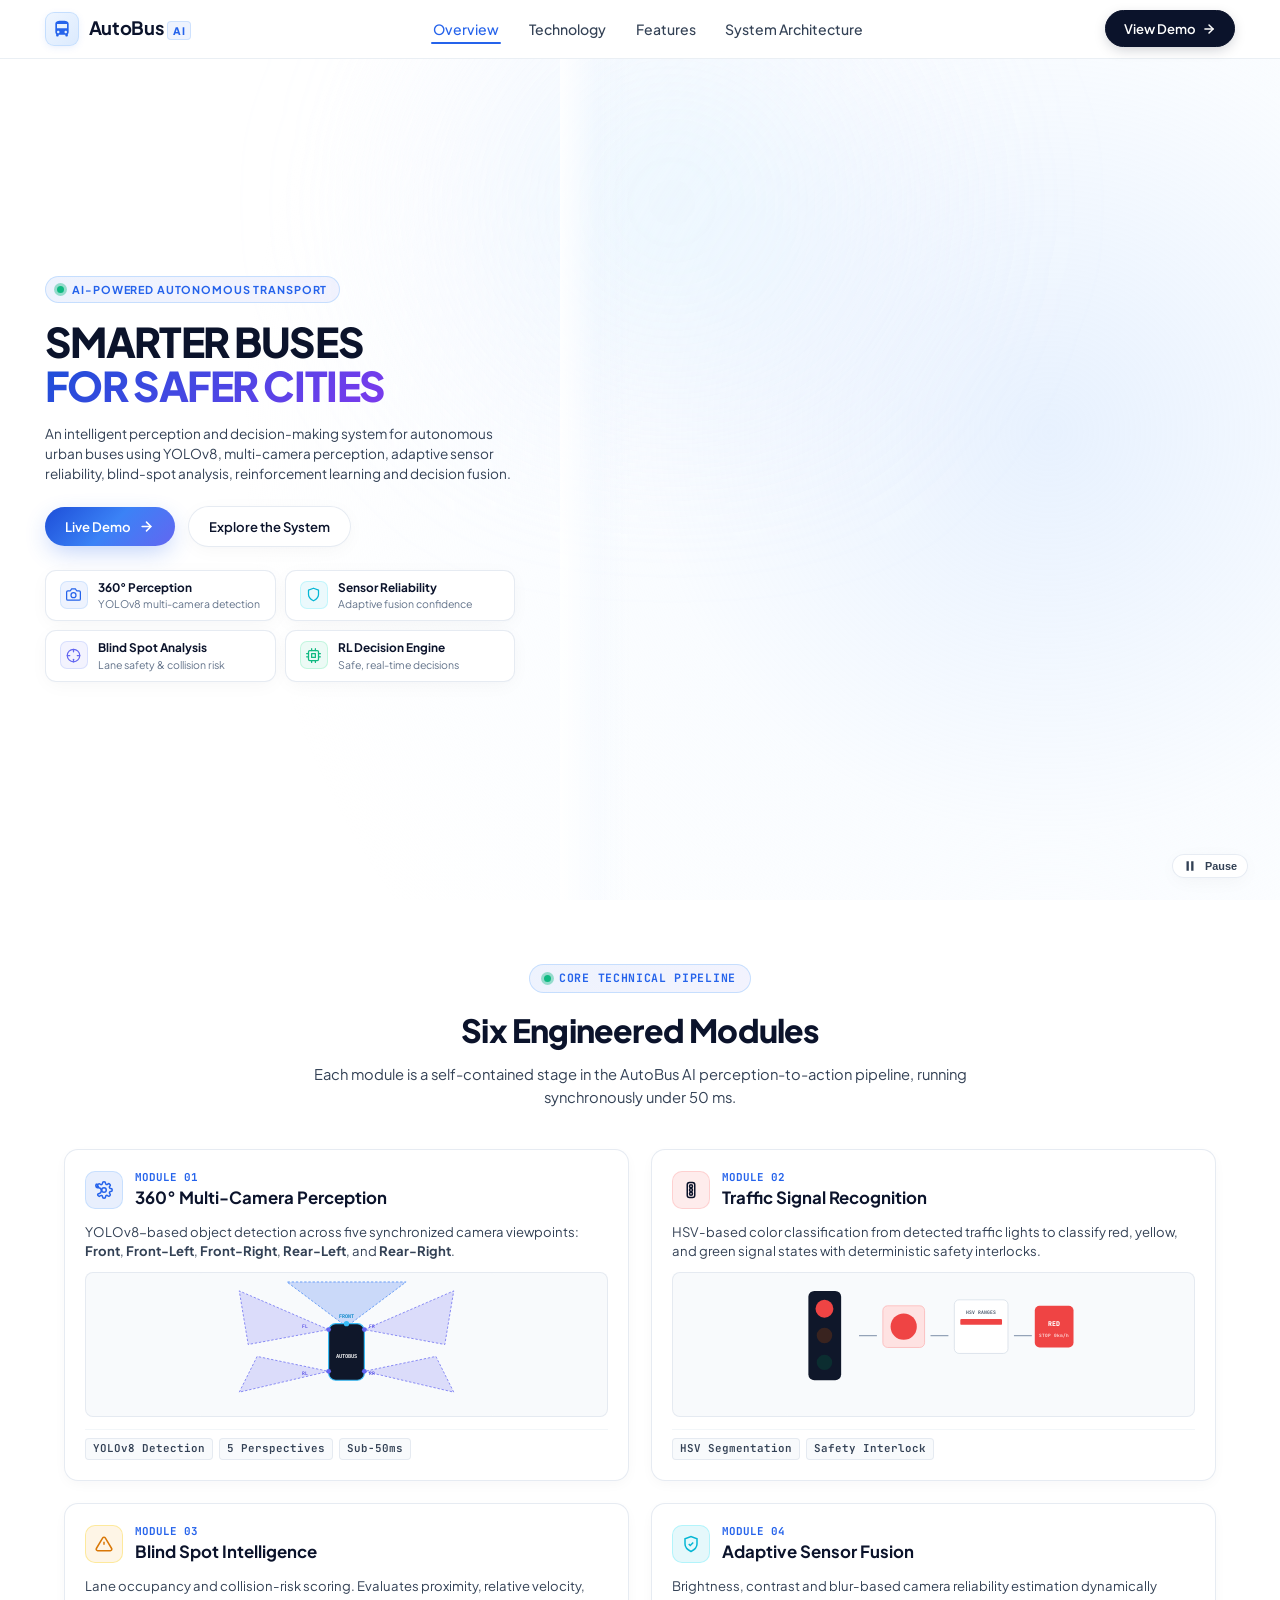
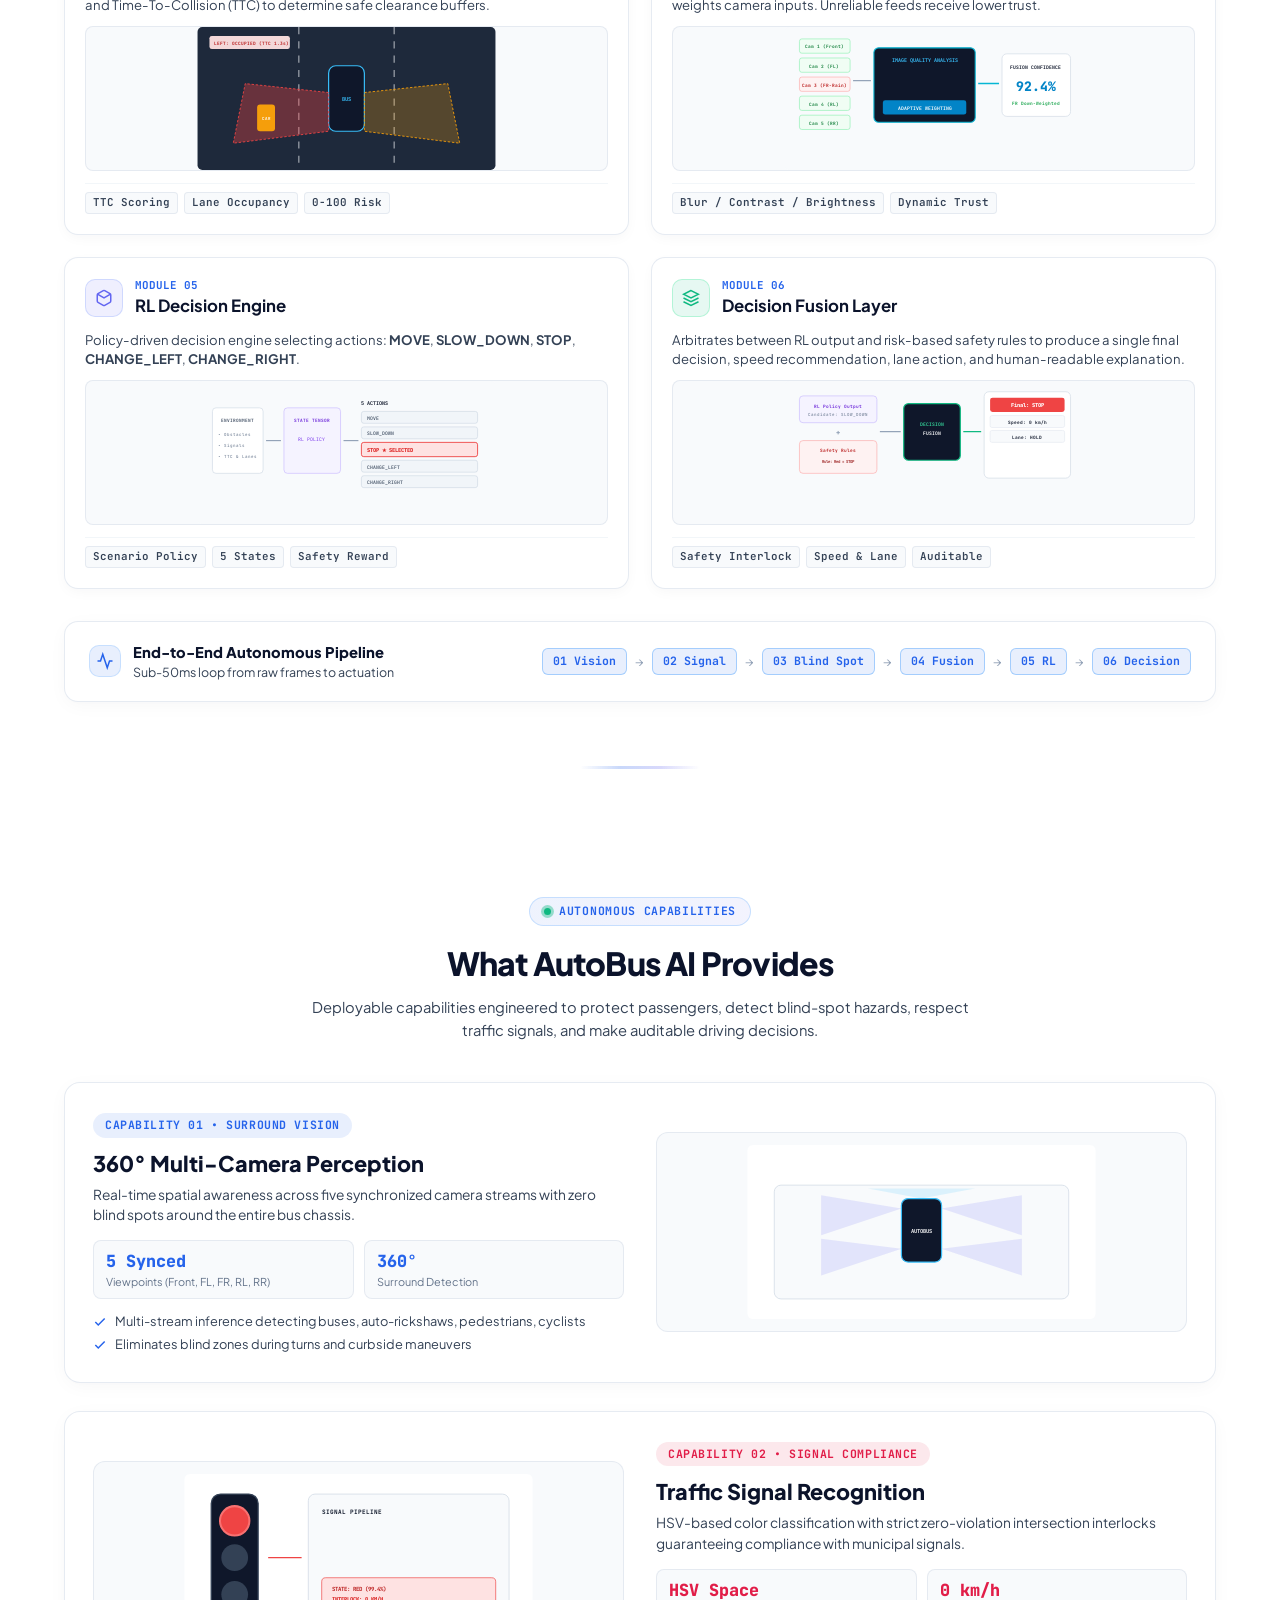
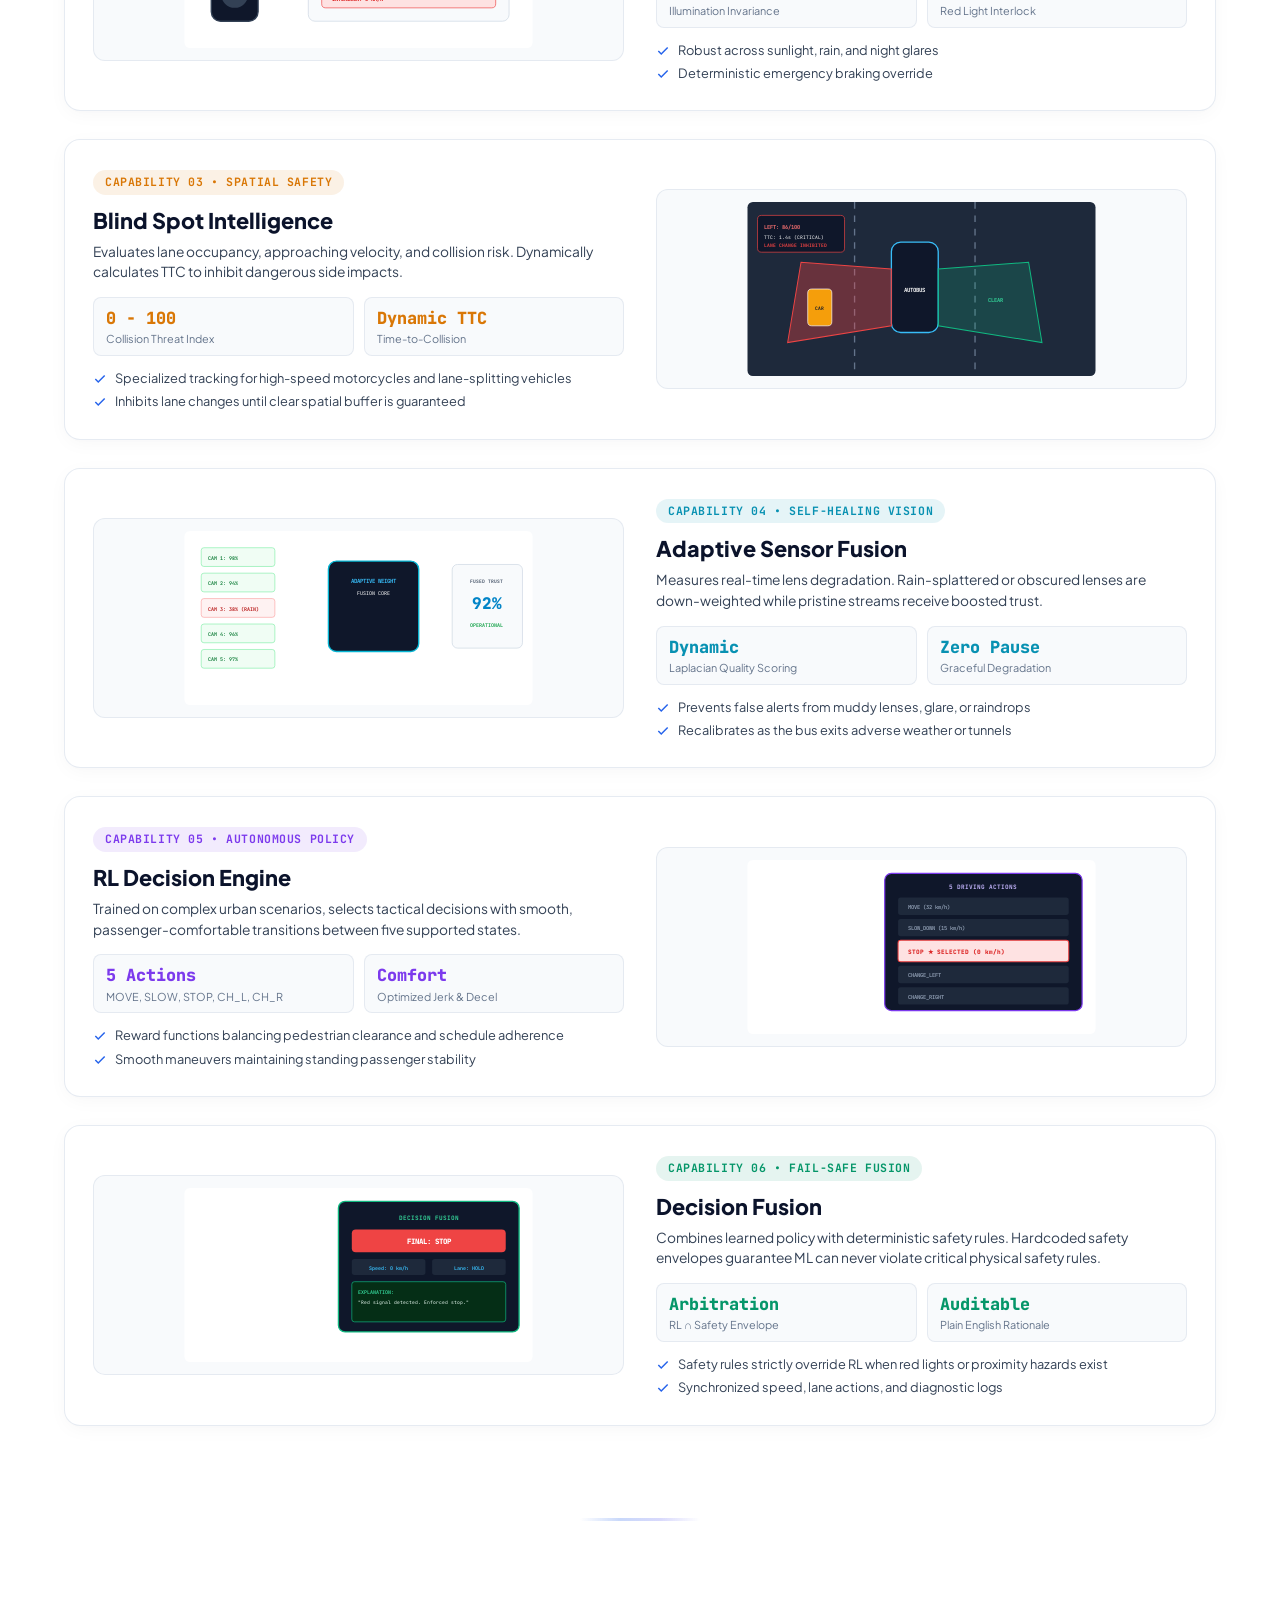
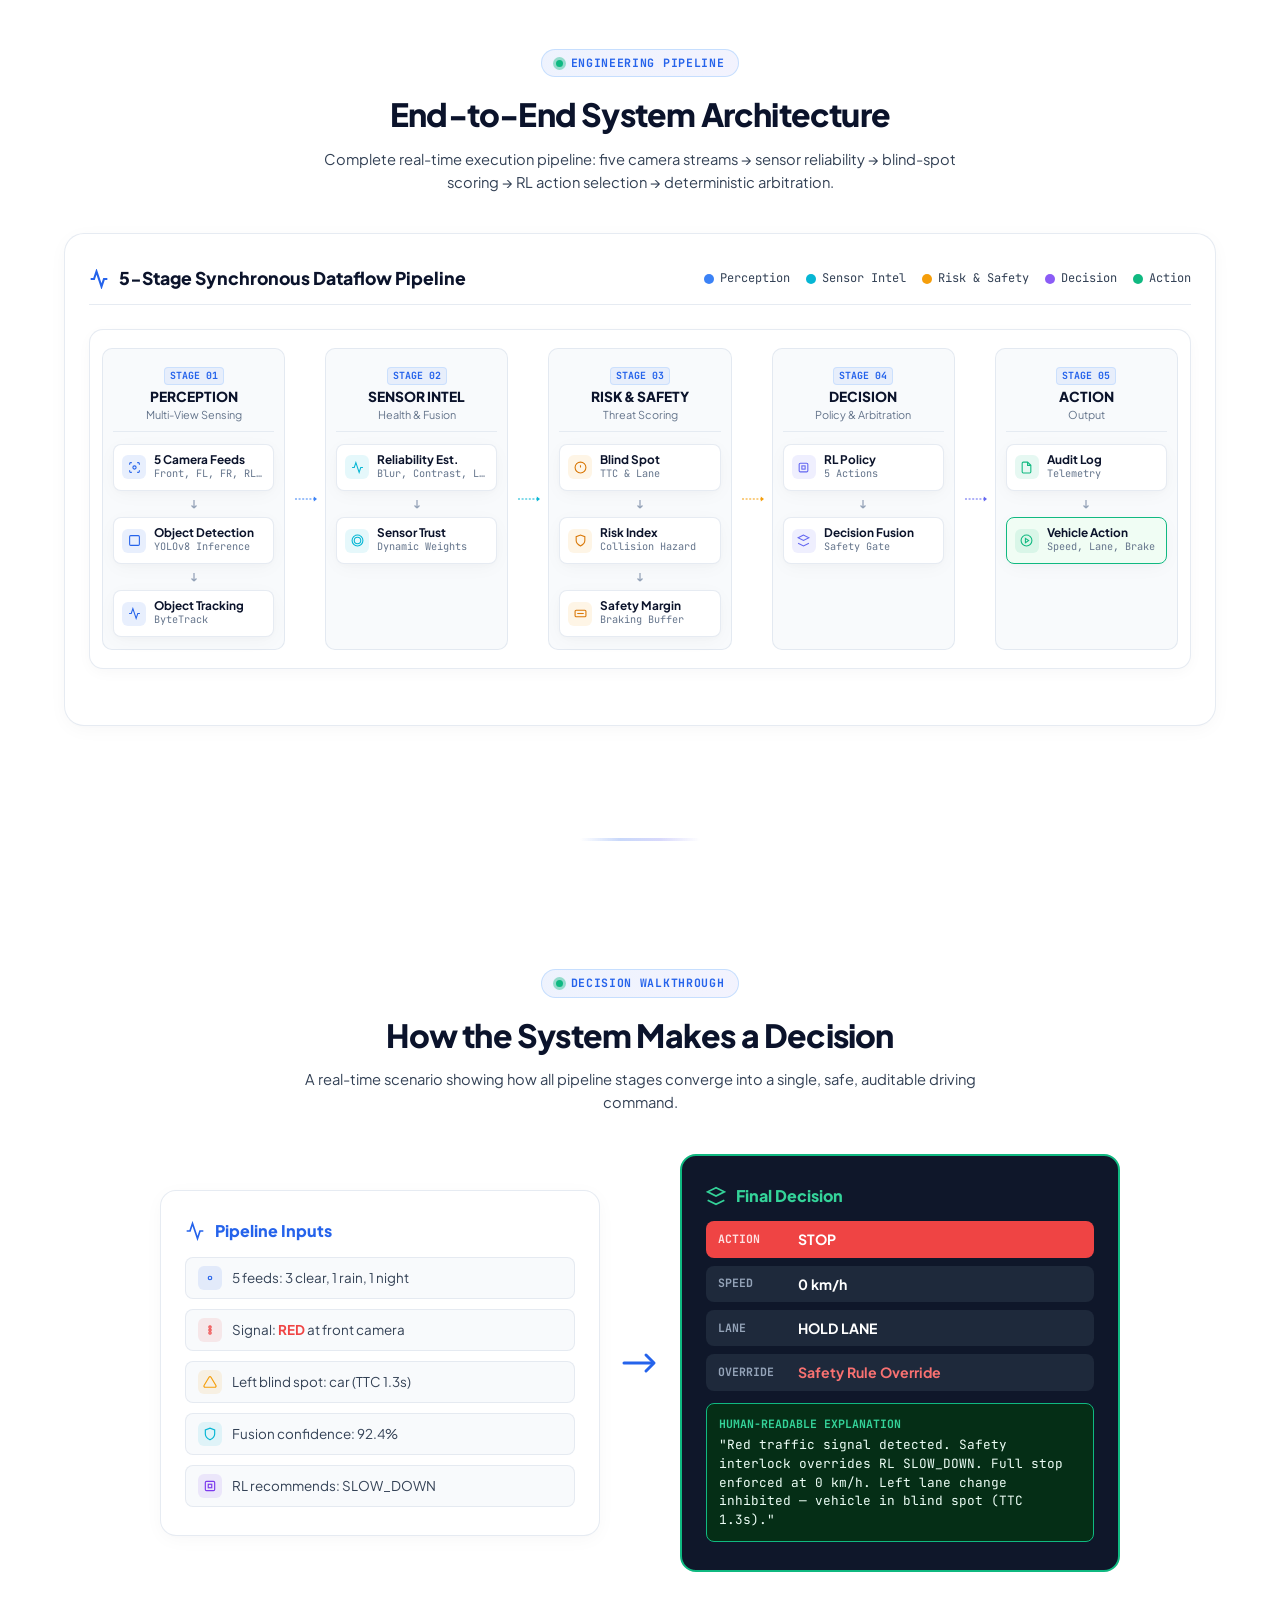
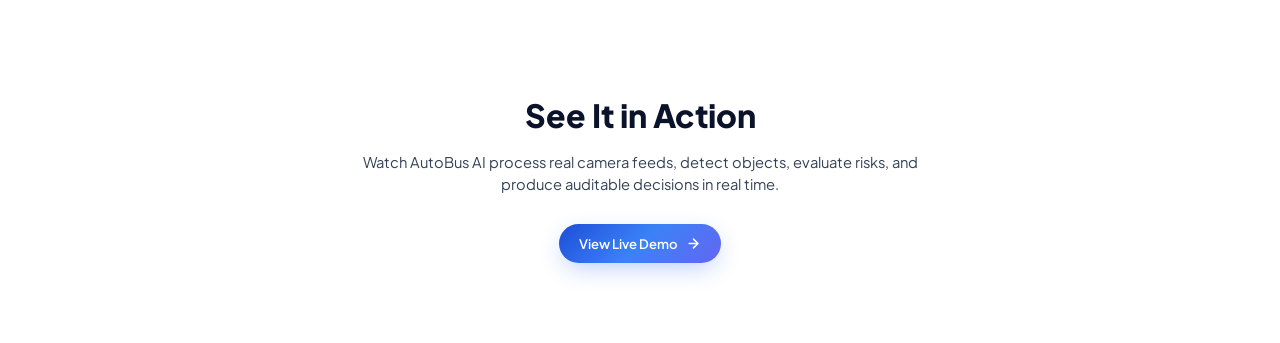
==== commit 1cea5239: "feat: finalised landing page" ====
--- a/web_flask/static/index.html
+++ b/web_flask/static/index.html
@@ -19,17 +19,189 @@
 
   <!-- Stylesheet -->
   <link rel="stylesheet" href="css/style.css">
+
+  <!-- Inline styles for continuous-page sections below the hero -->
+  <style>
+    /* Scroll anchor offset for sticky navbar */
+    .hiw-section { scroll-margin-top: 72px; }
+
+    /* Section header */
+    .section-header {
+      text-align: center;
+      max-width: 680px;
+      margin: 0 auto 40px;
+      padding-top: 64px;
+    }
+    .section-header .section-label {
+      display: inline-flex;
+      align-items: center;
+      gap: 8px;
+      padding: 5px 14px;
+      background: var(--grad-badge);
+      border: 1px solid rgba(191, 219, 254, 0.85);
+      border-radius: 9999px;
+      font-family: var(--font-mono);
+      font-size: 0.72rem;
+      font-weight: 700;
+      color: var(--accent-blue);
+      text-transform: uppercase;
+      letter-spacing: 0.06em;
+      margin-bottom: 14px;
+    }
+    .section-header h2 {
+      font-size: clamp(1.6rem, 2.5vw, 2.2rem);
+      font-weight: 800;
+      color: var(--text-primary);
+      letter-spacing: -0.025em;
+      margin-bottom: 10px;
+    }
+    .section-header p {
+      font-size: 0.92rem;
+      color: var(--text-secondary);
+      line-height: 1.55;
+    }
+
+    /* Content wrapper */
+    .hiw-content {
+      max-width: 1200px;
+      margin: 0 auto;
+      padding: 0 24px;
+    }
+
+    /* Divider */
+    .section-divider {
+      width: 100%;
+      max-width: 120px;
+      height: 3px;
+      margin: 64px auto;
+      background: linear-gradient(90deg, transparent, rgba(37, 99, 235, 0.25), rgba(99, 102, 241, 0.25), transparent);
+      border-radius: 2px;
+    }
+
+    /* Tech grid override for inline sections */
+    .tech-modules-grid {
+      display: grid;
+      grid-template-columns: repeat(2, 1fr);
+      gap: 22px;
+    }
+    @media (max-width: 800px) {
+      .tech-modules-grid { grid-template-columns: 1fr; }
+    }
+
+    /* Feature showcase rows */
+    .feature-showcase-row {
+      display: flex;
+      align-items: center;
+      gap: 32px;
+      margin-bottom: 28px;
+      background: #ffffff;
+      border: 1px solid var(--border-subtle);
+      border-radius: 16px;
+      padding: 28px;
+      box-shadow: var(--shadow-subtle);
+      transition: all 0.25s ease;
+    }
+    .feature-showcase-row:hover {
+      box-shadow: 0 12px 28px -6px rgba(37, 99, 235, 0.08);
+      border-color: rgba(37, 99, 235, 0.25);
+    }
+    .feature-showcase-row.reverse { flex-direction: row-reverse; }
+    .feature-content-col { flex: 1 1 50%; }
+    .feature-visual-col { flex: 1 1 50%; }
+    .feature-category-tag {
+      display: inline-flex; align-items: center; gap: 6px;
+      padding: 4px 12px; border-radius: 9999px;
+      font-size: 0.72rem; font-weight: 700; font-family: var(--font-mono);
+      text-transform: uppercase; letter-spacing: 0.05em; margin-bottom: 12px;
+    }
+    .tag-blue { background: rgba(37, 99, 235, 0.1); color: #2563eb; }
+    .tag-rose { background: rgba(225, 29, 72, 0.1); color: #e11d48; }
+    .tag-amber { background: rgba(217, 119, 6, 0.1); color: #d97706; }
+    .tag-cyan { background: rgba(8, 145, 178, 0.1); color: #0891b2; }
+    .tag-violet { background: rgba(124, 58, 237, 0.1); color: #7c3aed; }
+    .tag-emerald { background: rgba(5, 150, 105, 0.1); color: #059669; }
+    .feature-heading { font-size: 1.35rem; font-weight: 800; color: var(--text-primary); margin-bottom: 8px; line-height: 1.25; }
+    .feature-summary { font-size: 0.86rem; color: var(--text-secondary); line-height: 1.5; margin-bottom: 14px; }
+    .feature-metrics-grid { display: grid; grid-template-columns: repeat(2, 1fr); gap: 10px; margin-bottom: 14px; }
+    .feature-metric-card { background: #f8fafc; border: 1px solid var(--border-subtle); border-radius: 8px; padding: 8px 12px; }
+    .metric-val { font-size: 1.05rem; font-weight: 800; font-family: var(--font-mono); color: var(--text-primary); }
+    .metric-lbl { font-size: 0.68rem; color: var(--text-muted); margin-top: 1px; }
+    .feature-bullet-list { list-style: none; padding: 0; margin: 0; display: flex; flex-direction: column; gap: 6px; }
+    .feature-bullet-list li { display: flex; align-items: flex-start; gap: 8px; font-size: 0.8rem; color: var(--text-secondary); line-height: 1.35; }
+    .feature-bullet-list li svg { width: 14px; height: 14px; color: var(--accent-blue); flex-shrink: 0; margin-top: 2px; }
+    .feature-graphic-wrapper {
+      background: #f8fafc; border: 1px solid var(--border-subtle); border-radius: 12px;
+      padding: 12px; height: 200px; display: flex; align-items: center; justify-content: center; overflow: hidden;
+    }
+    .feature-graphic-wrapper .tech-svg { width: 100%; height: 100%; object-fit: contain; }
+    @media (max-width: 900px) {
+      .feature-showcase-row, .feature-showcase-row.reverse { flex-direction: column; gap: 24px; padding: 24px; }
+    }
+
+    /* Architecture extras */
+    .arch-flow-diagram-wrapper {
+      background: #ffffff; border: 1px solid var(--border-subtle); border-radius: 20px;
+      padding: 32px 24px; box-shadow: var(--shadow-subtle); margin-bottom: 48px;
+    }
+    .arch-stage-banner {
+      display: flex; align-items: center; justify-content: space-between;
+      margin-bottom: 24px; padding-bottom: 12px; border-bottom: 1px solid var(--border-subtle); flex-wrap: wrap; gap: 12px;
+    }
+    .arch-stage-banner-title { font-size: 1.1rem; font-weight: 800; color: var(--text-primary); display: flex; align-items: center; gap: 10px; }
+    .arch-legend-bar { display: flex; gap: 16px; align-items: center; flex-wrap: wrap; }
+    .legend-item { display: flex; align-items: center; gap: 6px; font-size: 0.75rem; font-family: var(--font-mono); color: var(--text-secondary); }
+    .legend-dot { width: 10px; height: 10px; border-radius: 50%; }
+    .legend-dot.blue { background: #3b82f6; } .legend-dot.cyan { background: #06b6d4; }
+    .legend-dot.amber { background: #f59e0b; } .legend-dot.violet { background: #8b5cf6; }
+    .legend-dot.emerald { background: #10b981; }
+
+    /* Decision process */
+    .decision-flow-wrapper {
+      display: grid; grid-template-columns: 1fr 80px 1fr; gap: 0; align-items: center; max-width: 960px; margin: 0 auto 48px;
+    }
+    @media (max-width: 800px) {
+      .decision-flow-wrapper { grid-template-columns: 1fr; gap: 16px; }
+      .decision-flow-arrow { display: none; }
+    }
+    .decision-input-card { background: #ffffff; border: 1px solid var(--border-subtle); border-radius: 16px; padding: 28px 24px; box-shadow: var(--shadow-subtle); }
+    .decision-input-card h3 { font-size: 1rem; font-weight: 800; margin-bottom: 14px; display: flex; align-items: center; gap: 10px; }
+    .decision-input-list { list-style: none; padding: 0; margin: 0; display: flex; flex-direction: column; gap: 10px; }
+    .decision-input-list li { display: flex; align-items: center; gap: 10px; font-size: 0.84rem; color: var(--text-secondary); padding: 8px 12px; background: #f8fafc; border: 1px solid var(--border-subtle); border-radius: 8px; }
+    .decision-input-list li .input-icon { width: 24px; height: 24px; border-radius: 6px; display: flex; align-items: center; justify-content: center; flex-shrink: 0; }
+    .decision-input-list li .input-icon svg { width: 14px; height: 14px; }
+    .decision-flow-arrow { display: flex; align-items: center; justify-content: center; }
+    .decision-flow-arrow svg { width: 48px; height: 48px; color: var(--accent-blue); }
+    .decision-output-card { background: #0f172a; border: 2px solid var(--accent-emerald); border-radius: 16px; padding: 28px 24px; }
+    .decision-output-card h3 { color: #34d399; font-size: 1rem; font-weight: 800; margin-bottom: 14px; display: flex; align-items: center; gap: 10px; }
+    .decision-output-item { display: flex; align-items: center; gap: 10px; padding: 8px 12px; margin-bottom: 8px; background: #1e293b; border-radius: 8px; }
+    .decision-output-item .output-label { font-size: 0.72rem; font-family: var(--font-mono); font-weight: 700; color: #94a3b8; min-width: 70px; }
+    .decision-output-item .output-value { font-size: 0.88rem; font-weight: 700; color: #ffffff; }
+    .decision-output-item.highlight { background: #ef4444; }
+    .decision-output-item.highlight .output-label { color: #fee2e2; }
+    .decision-explanation { margin-top: 12px; padding: 12px; background: #052e16; border: 1px solid #10b981; border-radius: 8px; }
+    .decision-explanation .explanation-title { font-family: var(--font-mono); font-size: 0.72rem; font-weight: 700; color: #34d399; margin-bottom: 4px; }
+    .decision-explanation p { font-size: 0.8rem; color: #ecfdf5; line-height: 1.45; font-family: var(--font-mono); }
+
+    /* CTA banner */
+    .hiw-cta-banner { text-align: center; padding: 72px 24px 80px; max-width: 640px; margin: 0 auto; }
+    .hiw-cta-banner h2 { font-size: clamp(1.5rem, 2.5vw, 2rem); font-weight: 800; color: var(--text-primary); margin-bottom: 12px; }
+    .hiw-cta-banner p { font-size: 0.92rem; color: var(--text-secondary); margin-bottom: 28px; line-height: 1.55; }
+
+    /* Scroll-spy active nav highlight */
+    .nav-link.section-active { color: var(--accent-blue) !important; }
+    .nav-link.section-active::after { width: 100% !important; }
+  </style>
 </head>
 <body>
 
   <!-- Ambient Light Mesh Background -->
   <div class="page-background"></div>
 
-  <!-- Master App Container (Exact 100vh Viewport) -->
+  <!-- Master App Container -->
   <div class="app-container">
 
     <!-- ----------------------------------------------------------------------
-         MINIMAL TOP NAVIGATION BAR
+         MINIMAL TOP NAVIGATION BAR (STICKY)
          ---------------------------------------------------------------------- -->
     <header class="navbar">
       <!-- Left: Logo & Brand -->
@@ -45,14 +217,13 @@
         </span>
       </a>
 
-      <!-- Center: Navigation Links -->
+      <!-- Center: Navigation Links (anchor-based smooth scroll) -->
       <nav>
         <ul class="nav-links">
-          <li><a href="#overview" class="nav-link active" data-target="overview">Overview</a></li>
-          <li><a href="#technology" class="nav-link" data-target="technology">Technology</a></li>
-          <li><a href="#features" class="nav-link" data-target="features">Features</a></li>
-          <li><a href="/demo" class="nav-link">Live Demo</a></li>
-          <li><a href="#architecture" class="nav-link" data-target="architecture">System Architecture</a></li>
+          <li><a href="#overview" class="nav-link active hiw-nav" data-section="overview">Overview</a></li>
+          <li><a href="#technology" class="nav-link hiw-nav" data-section="technology">Technology</a></li>
+          <li><a href="#features" class="nav-link hiw-nav" data-section="features">Features</a></li>
+          <li><a href="#architecture" class="nav-link hiw-nav" data-section="architecture">System Architecture</a></li>
         </ul>
       </nav>
 
@@ -71,7 +242,7 @@
     <!-- ----------------------------------------------------------------------
          HERO SECTION: SINGLE-VIEWPORT SPLIT WITH SEAMLESS BLEND
          ---------------------------------------------------------------------- -->
-    <main class="hero-section">
+    <main id="overview" class="hero-section hiw-section" style="scroll-margin-top: 0;">
 
       <!-- LEFT COLUMN: CONTENT & FEATURE CARDS (40-45%) -->
       <div class="hero-left-wrapper">
@@ -102,9 +273,9 @@
               <polyline points="12 5 19 12 12 19"></polyline>
             </svg>
           </a>
-          <button class="btn-secondary" id="btn-explore-system">
+          <a href="#technology" class="btn-secondary" id="btn-explore-system">
             <span>Explore the System</span>
-          </button>
+          </a>
         </div>
 
         <!-- 4 Compact Feature Cards (2x2 Grid) -->
@@ -219,70 +390,421 @@
 
     </main>
 
+    <!-- ====================================================================
+         SECTION 1: TECHNOLOGY (scrolls naturally below hero)
+         ==================================================================== -->
+    <section id="technology" class="hiw-section">
+      <div class="hiw-content">
+        <div class="section-header">
+          <span class="section-label"><span class="pulse-dot"></span> CORE TECHNICAL PIPELINE</span>
+          <h2>Six Engineered Modules</h2>
+          <p>Each module is a self-contained stage in the AutoBus AI perception-to-action pipeline, running synchronously under 50 ms.</p>
+        </div>
+
+        <div class="tech-modules-grid">
+          <!-- MODULE 01 -->
+          <article class="tech-card">
+            <div class="tech-card-header">
+              <div class="tech-icon-box blue"><svg viewBox="0 0 24 24" fill="none" stroke="currentColor" stroke-width="2"><circle cx="12" cy="12" r="3"/><path d="M19.4 15a1.65 1.65 0 0 0 .33 1.82l.06.06a2 2 0 0 1 0 2.83 2 2 0 0 1-2.83 0l-.06-.06a1.65 1.65 0 0 0-1.82-.33 1.65 1.65 0 0 0-1 1.51V21a2 2 0 0 1-4 0v-.09A1.65 1.65 0 0 0 9 19.4a1.65 1.65 0 0 0-1.82.33l-.06.06a2 2 0 0 1-2.83-2.83l.06-.06A1.65 1.65 0 0 0 4.6 9a1.65 1.65 0 0 0-1.51-1H3a2 2 0 0 1 0-4h.09A1.65 1.65 0 0 0 4.6 9a1.65 1.65 0 0 0-.33-1.82l-.06-.06a2 2 0 0 1 2.83-2.83l.06.06A1.65 1.65 0 0 0 9 4.6a1.65 1.65 0 0 0 1-1.51V3a2 2 0 0 1 4 0v.09a1.65 1.65 0 0 0 1 1.51 1.65 1.65 0 0 0 1.82-.33l.06-.06a2 2 0 0 1 2.83 2.83l-.06.06A1.65 1.65 0 0 0 19.4 9a1.65 1.65 0 0 0 1.51 1H21a2 2 0 0 1 0 4h-.09a1.65 1.65 0 0 0-1.51 1z"/></svg></div>
+              <div><div class="tech-tag">Module 01</div><h2 class="tech-title">360° Multi-Camera Perception</h2></div>
+            </div>
+            <p class="tech-desc">YOLOv8-based object detection across five synchronized camera viewpoints: <strong>Front</strong>, <strong>Front-Left</strong>, <strong>Front-Right</strong>, <strong>Rear-Left</strong>, and <strong>Rear-Right</strong>.</p>
+            <div class="tech-visual-container">
+              <svg viewBox="0 0 500 240" class="tech-svg"><rect width="100%" height="100%" fill="#f8fafc" rx="8"/><polygon points="250,90 150,15 350,15" fill="rgba(37,99,235,0.22)" stroke="#3b82f6" stroke-width="1.2" stroke-dasharray="4,3"/><polygon points="220,95 70,30 85,120" fill="rgba(99,102,241,0.2)" stroke="#6366f1" stroke-width="1.2" stroke-dasharray="4,3"/><polygon points="280,95 430,30 415,120" fill="rgba(99,102,241,0.2)" stroke="#6366f1" stroke-width="1.2" stroke-dasharray="4,3"/><polygon points="220,165 70,200 100,140" fill="rgba(99,102,241,0.2)" stroke="#6366f1" stroke-width="1.2" stroke-dasharray="4,3"/><polygon points="280,165 430,200 400,140" fill="rgba(99,102,241,0.2)" stroke="#6366f1" stroke-width="1.2" stroke-dasharray="4,3"/><rect x="220" y="85" width="60" height="95" rx="12" fill="#0f172a" stroke="#38bdf8" stroke-width="2"/><text x="250" y="142" fill="#fff" font-family="'JetBrains Mono'" font-size="9" font-weight="700" text-anchor="middle">AUTOBUS</text><circle cx="250" cy="85" r="4.5" fill="#38bdf8"/><text x="250" y="75" fill="#0284c7" font-family="'JetBrains Mono'" font-size="8.5" font-weight="700" text-anchor="middle">FRONT</text><circle cx="220" cy="95" r="4" fill="#6366f1"/><text x="175" y="92" fill="#4f46e5" font-family="'JetBrains Mono'" font-size="8" font-weight="600">FL</text><circle cx="280" cy="95" r="4" fill="#6366f1"/><text x="288" y="92" fill="#4f46e5" font-family="'JetBrains Mono'" font-size="8" font-weight="600">FR</text><circle cx="220" cy="165" r="4" fill="#6366f1"/><text x="175" y="172" fill="#4f46e5" font-family="'JetBrains Mono'" font-size="8" font-weight="600">RL</text><circle cx="280" cy="165" r="4" fill="#6366f1"/><text x="288" y="172" fill="#4f46e5" font-family="'JetBrains Mono'" font-size="8" font-weight="600">RR</text></svg>
+            </div>
+            <div class="tech-spec-bar"><span class="spec-pill">YOLOv8 Detection</span><span class="spec-pill">5 Perspectives</span><span class="spec-pill">Sub-50ms</span></div>
+          </article>
+
+          <!-- MODULE 02 -->
+          <article class="tech-card">
+            <div class="tech-card-header">
+              <div class="tech-icon-box red"><svg viewBox="0 0 24 24" fill="none" stroke="currentColor" stroke-width="2"><rect x="7" y="2" width="10" height="20" rx="3"/><circle cx="12" cy="7" r="2"/><circle cx="12" cy="12" r="2"/><circle cx="12" cy="17" r="2"/></svg></div>
+              <div><div class="tech-tag">Module 02</div><h2 class="tech-title">Traffic Signal Recognition</h2></div>
+            </div>
+            <p class="tech-desc">HSV-based color classification from detected traffic lights to classify red, yellow, and green signal states with deterministic safety interlocks.</p>
+            <div class="tech-visual-container">
+              <svg viewBox="0 0 500 240" class="tech-svg"><rect width="100%" height="100%" fill="#f8fafc" rx="8"/><g transform="translate(40,30)"><rect width="55" height="150" rx="10" fill="#0f172a"/><circle cx="27" cy="30" r="15" fill="#ef4444"/><circle cx="27" cy="75" r="13" fill="#78350f" opacity="0.4"/><circle cx="27" cy="120" r="13" fill="#064e3b" opacity="0.4"/></g><path d="M125 105L155 105" stroke="#94a3b8" stroke-width="2"/><g transform="translate(165,55)"><rect width="70" height="70" rx="8" fill="#fee2e2" stroke="#fca5a5"/><circle cx="35" cy="35" r="22" fill="#ef4444"/></g><path d="M245 105L275 105" stroke="#94a3b8" stroke-width="2"/><g transform="translate(285,45)"><rect width="90" height="90" rx="8" fill="#fff" stroke="#cbd5e1"/><text x="45" y="24" fill="#475569" font-family="'JetBrains Mono'" font-size="8" font-weight="700" text-anchor="middle">HSV RANGES</text><rect x="10" y="32" width="70" height="10" rx="2" fill="#ef4444"/></g><path d="M385 105L415 105" stroke="#94a3b8" stroke-width="2"/><g transform="translate(420,55)"><rect width="65" height="70" rx="8" fill="#ef4444"/><text x="32" y="34" fill="#fff" font-family="'JetBrains Mono'" font-size="11" font-weight="800" text-anchor="middle">RED</text><text x="32" y="52" fill="#fee2e2" font-family="'JetBrains Mono'" font-size="7.5" font-weight="700" text-anchor="middle">STOP 0km/h</text></g></svg>
+            </div>
+            <div class="tech-spec-bar"><span class="spec-pill">HSV Segmentation</span><span class="spec-pill">Safety Interlock</span></div>
+          </article>
+
+          <!-- MODULE 03 -->
+          <article class="tech-card">
+            <div class="tech-card-header">
+              <div class="tech-icon-box amber"><svg viewBox="0 0 24 24" fill="none" stroke="currentColor" stroke-width="2"><path d="M10.29 3.86L1.82 18a2 2 0 0 0 1.71 3h16.94a2 2 0 0 0 1.71-3L13.71 3.86a2 2 0 0 0-3.42 0z"/><line x1="12" y1="9" x2="12" y2="13"/><line x1="12" y1="17" x2="12.01" y2="17"/></svg></div>
+              <div><div class="tech-tag">Module 03</div><h2 class="tech-title">Blind Spot Intelligence</h2></div>
+            </div>
+            <p class="tech-desc">Lane occupancy and collision-risk scoring. Evaluates proximity, relative velocity, and Time-To-Collision (TTC) to determine safe clearance buffers.</p>
+            <div class="tech-visual-container">
+              <svg viewBox="0 0 500 240" class="tech-svg"><rect width="100%" height="100%" fill="#1e293b" rx="8"/><line x1="170" y1="0" x2="170" y2="240" stroke="#f8fafc" stroke-width="2" stroke-dasharray="12,12" opacity="0.6"/><line x1="330" y1="0" x2="330" y2="240" stroke="#f8fafc" stroke-width="2" stroke-dasharray="12,12" opacity="0.6"/><rect x="220" y="65" width="60" height="110" rx="12" fill="#0f172a" stroke="#38bdf8" stroke-width="2"/><text x="250" y="125" fill="#38bdf8" font-family="'JetBrains Mono'" font-size="9" font-weight="700" text-anchor="middle">BUS</text><polygon points="220,110 80,95 60,195 220,175" fill="rgba(239,68,68,0.35)" stroke="#ef4444" stroke-width="1.5" stroke-dasharray="4,3"/><rect x="100" y="130" width="30" height="45" rx="5" fill="#f59e0b"/><text x="115" y="156" fill="#fff" font-family="'JetBrains Mono'" font-size="7" font-weight="700" text-anchor="middle">CAR</text><polygon points="280,110 420,95 440,195 280,175" fill="rgba(245,158,11,0.25)" stroke="#f59e0b" stroke-width="1.5" stroke-dasharray="4,3"/><rect x="20" y="15" width="135" height="22" rx="4" fill="rgba(254,226,226,0.95)"/><text x="28" y="30" fill="#b91c1c" font-family="'JetBrains Mono'" font-size="7.5" font-weight="700">LEFT: OCCUPIED (TTC 1.3s)</text></svg>
+            </div>
+            <div class="tech-spec-bar"><span class="spec-pill">TTC Scoring</span><span class="spec-pill">Lane Occupancy</span><span class="spec-pill">0-100 Risk</span></div>
+          </article>
+
+          <!-- MODULE 04 -->
+          <article class="tech-card">
+            <div class="tech-card-header">
+              <div class="tech-icon-box cyan"><svg viewBox="0 0 24 24" fill="none" stroke="currentColor" stroke-width="2"><path d="M12 22s8-4 8-10V5l-8-3-8 3v7c0 6 8 10 8 10z"/><path d="M9 12l2 2 4-4"/></svg></div>
+              <div><div class="tech-tag">Module 04</div><h2 class="tech-title">Adaptive Sensor Fusion</h2></div>
+            </div>
+            <p class="tech-desc">Brightness, contrast and blur-based camera reliability estimation dynamically weights camera inputs. Unreliable feeds receive lower trust.</p>
+            <div class="tech-visual-container">
+              <svg viewBox="0 0 500 240" class="tech-svg"><rect width="100%" height="100%" fill="#f8fafc" rx="8"/><g transform="translate(25,20)"><rect width="85" height="24" rx="4" fill="#f0fdf4" stroke="#86efac"/><text x="42" y="16" fill="#15803d" font-family="'JetBrains Mono'" font-size="7.5" font-weight="700" text-anchor="middle">Cam 1 (Front)</text><rect y="32" width="85" height="24" rx="4" fill="#f0fdf4" stroke="#86efac"/><text x="42" y="48" fill="#15803d" font-family="'JetBrains Mono'" font-size="7.5" font-weight="700" text-anchor="middle">Cam 2 (FL)</text><rect y="64" width="85" height="24" rx="4" fill="#fef2f2" stroke="#fca5a5"/><text x="42" y="80" fill="#b91c1c" font-family="'JetBrains Mono'" font-size="7.5" font-weight="700" text-anchor="middle">Cam 3 (FR-Rain)</text><rect y="96" width="85" height="24" rx="4" fill="#f0fdf4" stroke="#86efac"/><text x="42" y="112" fill="#15803d" font-family="'JetBrains Mono'" font-size="7.5" font-weight="700" text-anchor="middle">Cam 4 (RL)</text><rect y="128" width="85" height="24" rx="4" fill="#f0fdf4" stroke="#86efac"/><text x="42" y="144" fill="#15803d" font-family="'JetBrains Mono'" font-size="7.5" font-weight="700" text-anchor="middle">Cam 5 (RR)</text></g><path d="M115 90L145 90" stroke="#94a3b8" stroke-width="2"/><g transform="translate(150,35)"><rect width="170" height="125" rx="8" fill="#0f172a" stroke="#06b6d4" stroke-width="1.8"/><text x="85" y="24" fill="#38bdf8" font-family="'JetBrains Mono'" font-size="8.5" font-weight="700" text-anchor="middle">IMAGE QUALITY ANALYSIS</text><rect x="15" y="88" width="140" height="24" rx="4" fill="#0284c7"/><text x="85" y="104" fill="#fff" font-family="'JetBrains Mono'" font-size="8" font-weight="700" text-anchor="middle">ADAPTIVE WEIGHTING</text></g><path d="M325 95L360 95" stroke="#06b6d4" stroke-width="2.5"/><g transform="translate(365,45)"><rect width="115" height="105" rx="8" fill="#fff" stroke="#cbd5e1"/><text x="57" y="26" fill="#0f172a" font-family="'JetBrains Mono'" font-size="8" font-weight="700" text-anchor="middle">FUSION CONFIDENCE</text><text x="57" y="62" fill="#0284c7" font-family="'JetBrains Mono'" font-size="22" font-weight="800" text-anchor="middle">92.4%</text><text x="57" y="86" fill="#16a34a" font-family="'JetBrains Mono'" font-size="7.5" font-weight="700" text-anchor="middle">FR Down-Weighted</text></g></svg>
+            </div>
+            <div class="tech-spec-bar"><span class="spec-pill">Blur / Contrast / Brightness</span><span class="spec-pill">Dynamic Trust</span></div>
+          </article>
+
+          <!-- MODULE 05 -->
+          <article class="tech-card">
+            <div class="tech-card-header">
+              <div class="tech-icon-box violet"><svg viewBox="0 0 24 24" fill="none" stroke="currentColor" stroke-width="2"><path d="M21 16V8a2 2 0 0 0-1-1.73l-7-4a2 2 0 0 0-2 0l-7 4A2 2 0 0 0 3 8v8a2 2 0 0 0 1 1.73l7 4a2 2 0 0 0 2 0l7-4A2 2 0 0 0 21 16z"/><polyline points="3.27 6.96 12 12.01 20.73 6.96"/></svg></div>
+              <div><div class="tech-tag">Module 05</div><h2 class="tech-title">RL Decision Engine</h2></div>
+            </div>
+            <p class="tech-desc">Policy-driven decision engine selecting actions: <strong>MOVE</strong>, <strong>SLOW_DOWN</strong>, <strong>STOP</strong>, <strong>CHANGE_LEFT</strong>, <strong>CHANGE_RIGHT</strong>.</p>
+            <div class="tech-visual-container">
+              <svg viewBox="0 0 500 240" class="tech-svg"><rect width="100%" height="100%" fill="#f8fafc" rx="8"/><g transform="translate(25,45)"><rect width="85" height="110" rx="6" fill="#fff" stroke="#cbd5e1"/><text x="42" y="24" fill="#475569" font-family="'JetBrains Mono'" font-size="7.5" font-weight="700" text-anchor="middle">ENVIRONMENT</text><text x="10" y="48" fill="#64748b" font-family="'JetBrains Mono'" font-size="7">• Obstacles</text><text x="10" y="66" fill="#64748b" font-family="'JetBrains Mono'" font-size="7">• Signals</text><text x="10" y="84" fill="#64748b" font-family="'JetBrains Mono'" font-size="7">• TTC &amp; Lanes</text></g><path d="M115 100L140 100" stroke="#94a3b8" stroke-width="2"/><g transform="translate(145,45)"><rect width="95" height="110" rx="6" fill="#f5f3ff" stroke="#c4b5fd"/><text x="47" y="24" fill="#6d28d9" font-family="'JetBrains Mono'" font-size="7.5" font-weight="700" text-anchor="middle">STATE TENSOR</text><text x="47" y="55" fill="#7c3aed" font-family="'JetBrains Mono'" font-size="8" text-anchor="middle">RL POLICY</text></g><path d="M245 100L270 100" stroke="#94a3b8" stroke-width="2"/><g transform="translate(275,25)"><text y="16" fill="#0f172a" font-family="'JetBrains Mono'" font-size="8.5" font-weight="700">5 ACTIONS</text><rect y="26" width="195" height="20" rx="4" fill="#f1f5f9" stroke="#cbd5e1"/><text x="10" y="40" fill="#475569" font-family="'JetBrains Mono'" font-size="8" font-weight="600">MOVE</text><rect y="52" width="195" height="20" rx="4" fill="#f1f5f9" stroke="#cbd5e1"/><text x="10" y="66" fill="#475569" font-family="'JetBrains Mono'" font-size="8" font-weight="600">SLOW_DOWN</text><rect y="78" width="195" height="24" rx="4" fill="#fee2e2" stroke="#ef4444" stroke-width="1.5"/><text x="10" y="94" fill="#dc2626" font-family="'JetBrains Mono'" font-size="9" font-weight="800">STOP ★ SELECTED</text><rect y="108" width="195" height="20" rx="4" fill="#f1f5f9" stroke="#cbd5e1"/><text x="10" y="122" fill="#475569" font-family="'JetBrains Mono'" font-size="8" font-weight="600">CHANGE_LEFT</text><rect y="134" width="195" height="20" rx="4" fill="#f1f5f9" stroke="#cbd5e1"/><text x="10" y="148" fill="#475569" font-family="'JetBrains Mono'" font-size="8" font-weight="600">CHANGE_RIGHT</text></g></svg>
+            </div>
+            <div class="tech-spec-bar"><span class="spec-pill">Scenario Policy</span><span class="spec-pill">5 States</span><span class="spec-pill">Safety Reward</span></div>
+          </article>
+
+          <!-- MODULE 06 -->
+          <article class="tech-card">
+            <div class="tech-card-header">
+              <div class="tech-icon-box emerald"><svg viewBox="0 0 24 24" fill="none" stroke="currentColor" stroke-width="2"><polygon points="12 2 2 7 12 12 22 7 12 2"/><polyline points="2 17 12 22 22 17"/><polyline points="2 12 12 17 22 12"/></svg></div>
+              <div><div class="tech-tag">Module 06</div><h2 class="tech-title">Decision Fusion Layer</h2></div>
+            </div>
+            <p class="tech-desc">Arbitrates between RL output and risk-based safety rules to produce a single final decision, speed recommendation, lane action, and human-readable explanation.</p>
+            <div class="tech-visual-container">
+              <svg viewBox="0 0 500 240" class="tech-svg"><rect width="100%" height="100%" fill="#f8fafc" rx="8"/><g transform="translate(25,25)"><rect width="130" height="45" rx="6" fill="#f5f3ff" stroke="#c4b5fd"/><text x="65" y="20" fill="#6d28d9" font-family="'JetBrains Mono'" font-size="7.5" font-weight="700" text-anchor="middle">RL Policy Output</text><text x="65" y="34" fill="#64748b" font-family="'JetBrains Mono'" font-size="7" text-anchor="middle">Candidate: SLOW_DOWN</text><text x="65" y="65" fill="#94a3b8" font-family="'JetBrains Mono'" font-size="12" font-weight="800" text-anchor="middle">+</text><rect y="75" width="130" height="55" rx="6" fill="#fef2f2" stroke="#fca5a5"/><text x="65" y="95" fill="#b91c1c" font-family="'JetBrains Mono'" font-size="7.5" font-weight="700" text-anchor="middle">Safety Rules</text><text x="65" y="112" fill="#991b1b" font-family="'JetBrains Mono'" font-size="6.8" font-weight="600" text-anchor="middle">Rule: Red = STOP</text></g><path d="M160 85L195 85" stroke="#94a3b8" stroke-width="2"/><g transform="translate(200,38)"><rect width="95" height="95" rx="8" fill="#0f172a" stroke="#10b981" stroke-width="2"/><text x="47" y="38" fill="#34d399" font-family="'JetBrains Mono'" font-size="8" font-weight="700" text-anchor="middle">DECISION</text><text x="47" y="52" fill="#fff" font-family="'JetBrains Mono'" font-size="8" font-weight="700" text-anchor="middle">FUSION</text></g><path d="M300 85L330 85" stroke="#10b981" stroke-width="2"/><g transform="translate(335,18)"><rect width="145" height="145" rx="8" fill="#fff" stroke="#cbd5e1"/><rect x="10" y="10" width="125" height="24" rx="4" fill="#ef4444"/><text x="72" y="26" fill="#fff" font-family="'JetBrains Mono'" font-size="9" font-weight="800" text-anchor="middle">Final: STOP</text><rect x="10" y="40" width="125" height="20" rx="3" fill="#f8fafc" stroke="#e2e8f0"/><text x="72" y="54" fill="#0f172a" font-family="'JetBrains Mono'" font-size="7.5" font-weight="700" text-anchor="middle">Speed: 0 km/h</text><rect x="10" y="65" width="125" height="20" rx="3" fill="#f8fafc" stroke="#e2e8f0"/><text x="72" y="79" fill="#0f172a" font-family="'JetBrains Mono'" font-size="7.5" font-weight="700" text-anchor="middle">Lane: HOLD</text></g></svg>
+            </div>
+            <div class="tech-spec-bar"><span class="spec-pill">Safety Interlock</span><span class="spec-pill">Speed & Lane</span><span class="spec-pill">Auditable</span></div>
+          </article>
+        </div>
+
+        <!-- Pipeline Summary -->
+        <div class="tech-summary-banner" style="margin-top: 32px;">
+          <div class="summary-banner-left">
+            <div class="tech-icon-box blue" style="width:32px;height:32px;"><svg viewBox="0 0 24 24" fill="none" stroke="currentColor" stroke-width="2"><polyline points="22 12 18 12 15 21 9 3 6 12 2 12"/></svg></div>
+            <div><div class="summary-banner-title">End-to-End Autonomous Pipeline</div><div class="summary-banner-sub">Sub-50ms loop from raw frames to actuation</div></div>
+          </div>
+          <div class="summary-steps-flow">
+            <span class="flow-step-pill active">01 Vision</span><span class="flow-arrow-sep">→</span>
+            <span class="flow-step-pill active">02 Signal</span><span class="flow-arrow-sep">→</span>
+            <span class="flow-step-pill active">03 Blind Spot</span><span class="flow-arrow-sep">→</span>
+            <span class="flow-step-pill active">04 Fusion</span><span class="flow-arrow-sep">→</span>
+            <span class="flow-step-pill active">05 RL</span><span class="flow-arrow-sep">→</span>
+            <span class="flow-step-pill active">06 Decision</span>
+          </div>
+        </div>
+      </div>
+    </section>
+
+    <div class="section-divider"></div>
+
+    <!-- ====================================================================
+         SECTION 2: FEATURES
+         ==================================================================== -->
+    <section id="features" class="hiw-section">
+      <div class="hiw-content">
+        <div class="section-header">
+          <span class="section-label"><span class="pulse-dot"></span> AUTONOMOUS CAPABILITIES</span>
+          <h2>What AutoBus AI Provides</h2>
+          <p>Deployable capabilities engineered to protect passengers, detect blind-spot hazards, respect traffic signals, and make auditable driving decisions.</p>
+        </div>
+
+        <!-- Feature 1 -->
+        <section class="feature-showcase-row">
+          <div class="feature-content-col">
+            <span class="feature-category-tag tag-blue">Capability 01 • Surround Vision</span>
+            <h2 class="feature-heading">360° Multi-Camera Perception</h2>
+            <p class="feature-summary">Real-time spatial awareness across five synchronized camera streams with zero blind spots around the entire bus chassis.</p>
+            <div class="feature-metrics-grid">
+              <div class="feature-metric-card"><div class="metric-val" style="color:#2563eb;">5 Synced</div><div class="metric-lbl">Viewpoints (Front, FL, FR, RL, RR)</div></div>
+              <div class="feature-metric-card"><div class="metric-val" style="color:#2563eb;">360°</div><div class="metric-lbl">Surround Detection</div></div>
+            </div>
+            <ul class="feature-bullet-list">
+              <li><svg viewBox="0 0 24 24" fill="none" stroke="currentColor" stroke-width="2.5"><polyline points="20 6 9 17 4 12"/></svg>Multi-stream inference detecting buses, auto-rickshaws, pedestrians, cyclists</li>
+              <li><svg viewBox="0 0 24 24" fill="none" stroke="currentColor" stroke-width="2.5"><polyline points="20 6 9 17 4 12"/></svg>Eliminates blind zones during turns and curbside maneuvers</li>
+            </ul>
+          </div>
+          <div class="feature-visual-col">
+            <div class="feature-graphic-wrapper">
+              <svg viewBox="0 0 520 260" class="tech-svg"><rect width="100%" height="100%" fill="#fff" rx="8"/><g transform="translate(40,60)"><rect width="440" height="170" rx="10" fill="#f8fafc" stroke="#cbd5e1"/><rect x="190" y="20" width="60" height="95" rx="10" fill="#0f172a" stroke="#38bdf8" stroke-width="1.8"/><text x="220" y="72" fill="#fff" font-family="'JetBrains Mono'" font-size="8" font-weight="700" text-anchor="middle">AUTOBUS</text><path d="M220 20L140 5L300 5Z" fill="rgba(56,189,248,0.15)"/><path d="M190 35L70 15L70 75Z" fill="rgba(99,102,241,0.15)"/><path d="M250 35L370 15L370 75Z" fill="rgba(99,102,241,0.15)"/><path d="M190 95L70 80L70 135Z" fill="rgba(99,102,241,0.15)"/><path d="M250 95L370 80L370 135Z" fill="rgba(99,102,241,0.15)"/></g></svg>
+            </div>
+          </div>
+        </section>
+
+        <!-- Feature 2 -->
+        <section class="feature-showcase-row reverse">
+          <div class="feature-content-col">
+            <span class="feature-category-tag tag-rose">Capability 02 • Signal Compliance</span>
+            <h2 class="feature-heading">Traffic Signal Recognition</h2>
+            <p class="feature-summary">HSV-based color classification with strict zero-violation intersection interlocks guaranteeing compliance with municipal signals.</p>
+            <div class="feature-metrics-grid">
+              <div class="feature-metric-card"><div class="metric-val" style="color:#e11d48;">HSV Space</div><div class="metric-lbl">Illumination Invariance</div></div>
+              <div class="feature-metric-card"><div class="metric-val" style="color:#e11d48;">0 km/h</div><div class="metric-lbl">Red Light Interlock</div></div>
+            </div>
+            <ul class="feature-bullet-list">
+              <li><svg viewBox="0 0 24 24" fill="none" stroke="currentColor" stroke-width="2.5"><polyline points="20 6 9 17 4 12"/></svg>Robust across sunlight, rain, and night glares</li>
+              <li><svg viewBox="0 0 24 24" fill="none" stroke="currentColor" stroke-width="2.5"><polyline points="20 6 9 17 4 12"/></svg>Deterministic emergency braking override</li>
+            </ul>
+          </div>
+          <div class="feature-visual-col">
+            <div class="feature-graphic-wrapper">
+              <svg viewBox="0 0 520 260" class="tech-svg"><rect width="100%" height="100%" fill="#fff" rx="8"/><g transform="translate(40,30)"><rect width="70" height="190" rx="14" fill="#0f172a" stroke="#334155" stroke-width="2"/><circle cx="35" cy="40" r="22" fill="#ef4444" stroke="#f87171" stroke-width="3"/><circle cx="35" cy="95" r="20" fill="#334155"/><circle cx="35" cy="150" r="20" fill="#334155"/></g><path d="M125 125L175 125" stroke="#ef4444" stroke-width="2"/><g transform="translate(185,30)"><rect width="300" height="190" rx="10" fill="#f8fafc" stroke="#cbd5e1"/><text x="20" y="30" fill="#0f172a" font-family="'JetBrains Mono'" font-size="9" font-weight="700">SIGNAL PIPELINE</text><rect x="20" y="125" width="260" height="45" rx="6" fill="#fee2e2" stroke="#ef4444"/><text x="35" y="145" fill="#b91c1c" font-family="'JetBrains Mono'" font-size="8.5" font-weight="700">STATE: RED (99.4%)</text><text x="35" y="160" fill="#dc2626" font-family="'JetBrains Mono'" font-size="8" font-weight="800">INTERLOCK: 0 KM/H</text></g></svg>
+            </div>
+          </div>
+        </section>
+
+        <!-- Feature 3 -->
+        <section class="feature-showcase-row">
+          <div class="feature-content-col">
+            <span class="feature-category-tag tag-amber">Capability 03 • Spatial Safety</span>
+            <h2 class="feature-heading">Blind Spot Intelligence</h2>
+            <p class="feature-summary">Evaluates lane occupancy, approaching velocity, and collision risk. Dynamically calculates TTC to inhibit dangerous side impacts.</p>
+            <div class="feature-metrics-grid">
+              <div class="feature-metric-card"><div class="metric-val" style="color:#d97706;">0 - 100</div><div class="metric-lbl">Collision Threat Index</div></div>
+              <div class="feature-metric-card"><div class="metric-val" style="color:#d97706;">Dynamic TTC</div><div class="metric-lbl">Time-to-Collision</div></div>
+            </div>
+            <ul class="feature-bullet-list">
+              <li><svg viewBox="0 0 24 24" fill="none" stroke="currentColor" stroke-width="2.5"><polyline points="20 6 9 17 4 12"/></svg>Specialized tracking for high-speed motorcycles and lane-splitting vehicles</li>
+              <li><svg viewBox="0 0 24 24" fill="none" stroke="currentColor" stroke-width="2.5"><polyline points="20 6 9 17 4 12"/></svg>Inhibits lane changes until clear spatial buffer is guaranteed</li>
+            </ul>
+          </div>
+          <div class="feature-visual-col">
+            <div class="feature-graphic-wrapper">
+              <svg viewBox="0 0 520 260" class="tech-svg"><rect width="100%" height="100%" fill="#1e293b" rx="8"/><line x1="160" y1="0" x2="160" y2="260" stroke="#64748b" stroke-width="2" stroke-dasharray="10,10"/><line x1="340" y1="0" x2="340" y2="260" stroke="#64748b" stroke-width="2" stroke-dasharray="10,10"/><g transform="translate(215,60)"><rect width="70" height="135" rx="14" fill="#0f172a" stroke="#38bdf8" stroke-width="2"/><text x="35" y="75" fill="#fff" font-family="'JetBrains Mono'" font-size="8.5" font-weight="700" text-anchor="middle">AUTOBUS</text></g><polygon points="215,100 80,90 60,210 215,185" fill="rgba(239,68,68,0.35)" stroke="#ef4444" stroke-width="1.5"/><g transform="translate(90,130)"><rect width="36" height="55" rx="6" fill="#f59e0b" stroke="#fff"/><text x="18" y="32" fill="#0f172a" font-family="'JetBrains Mono'" font-size="7" font-weight="700" text-anchor="middle">CAR</text></g><polygon points="285,100 420,90 440,210 285,185" fill="rgba(16,185,129,0.2)" stroke="#10b981" stroke-width="1.5"/><text x="360" y="150" fill="#34d399" font-family="'JetBrains Mono'" font-size="8" font-weight="700">CLEAR</text><g transform="translate(15,20)"><rect width="130" height="55" rx="6" fill="#0f172a" stroke="#ef4444"/><text x="10" y="20" fill="#f87171" font-family="'JetBrains Mono'" font-size="8" font-weight="700">LEFT: 86/100</text><text x="10" y="35" fill="#fff" font-family="'JetBrains Mono'" font-size="7">TTC: 1.4s (CRITICAL)</text><text x="10" y="47" fill="#ef4444" font-family="'JetBrains Mono'" font-size="7" font-weight="700">LANE CHANGE INHIBITED</text></g></svg>
+            </div>
+          </div>
+        </section>
+
+        <!-- Feature 4 -->
+        <section class="feature-showcase-row reverse">
+          <div class="feature-content-col">
+            <span class="feature-category-tag tag-cyan">Capability 04 • Self-Healing Vision</span>
+            <h2 class="feature-heading">Adaptive Sensor Fusion</h2>
+            <p class="feature-summary">Measures real-time lens degradation. Rain-splattered or obscured lenses are down-weighted while pristine streams receive boosted trust.</p>
+            <div class="feature-metrics-grid">
+              <div class="feature-metric-card"><div class="metric-val" style="color:#0891b2;">Dynamic</div><div class="metric-lbl">Laplacian Quality Scoring</div></div>
+              <div class="feature-metric-card"><div class="metric-val" style="color:#0891b2;">Zero Pause</div><div class="metric-lbl">Graceful Degradation</div></div>
+            </div>
+            <ul class="feature-bullet-list">
+              <li><svg viewBox="0 0 24 24" fill="none" stroke="currentColor" stroke-width="2.5"><polyline points="20 6 9 17 4 12"/></svg>Prevents false alerts from muddy lenses, glare, or raindrops</li>
+              <li><svg viewBox="0 0 24 24" fill="none" stroke="currentColor" stroke-width="2.5"><polyline points="20 6 9 17 4 12"/></svg>Recalibrates as the bus exits adverse weather or tunnels</li>
+            </ul>
+          </div>
+          <div class="feature-visual-col">
+            <div class="feature-graphic-wrapper">
+              <svg viewBox="0 0 520 260" class="tech-svg"><rect width="100%" height="100%" fill="#fff" rx="8"/><g transform="translate(25,25)"><rect width="110" height="28" rx="4" fill="#f0fdf4" stroke="#86efac"/><text x="10" y="18" fill="#15803d" font-family="'JetBrains Mono'" font-size="7.5" font-weight="700">CAM 1: 98%</text><rect y="38" width="110" height="28" rx="4" fill="#f0fdf4" stroke="#86efac"/><text x="10" y="56" fill="#15803d" font-family="'JetBrains Mono'" font-size="7.5" font-weight="700">CAM 2: 94%</text><rect y="76" width="110" height="28" rx="4" fill="#fef2f2" stroke="#fca5a5"/><text x="10" y="94" fill="#b91c1c" font-family="'JetBrains Mono'" font-size="7.5" font-weight="700">CAM 3: 38% (RAIN)</text><rect y="114" width="110" height="28" rx="4" fill="#f0fdf4" stroke="#86efac"/><text x="10" y="132" fill="#15803d" font-family="'JetBrains Mono'" font-size="7.5" font-weight="700">CAM 4: 96%</text><rect y="152" width="110" height="28" rx="4" fill="#f0fdf4" stroke="#86efac"/><text x="10" y="170" fill="#15803d" font-family="'JetBrains Mono'" font-size="7.5" font-weight="700">CAM 5: 97%</text></g><g transform="translate(215,45)"><rect width="135" height="135" rx="12" fill="#0f172a" stroke="#06b6d4" stroke-width="2"/><text x="67" y="32" fill="#38bdf8" font-family="'JetBrains Mono'" font-size="8.5" font-weight="700" text-anchor="middle">ADAPTIVE WEIGHT</text><text x="67" y="50" fill="#fff" font-family="'JetBrains Mono'" font-size="7.5" text-anchor="middle">FUSION CORE</text></g><g transform="translate(400,50)"><rect width="105" height="125" rx="8" fill="#f8fafc" stroke="#cbd5e1"/><text x="52" y="28" fill="#475569" font-family="'JetBrains Mono'" font-size="7" font-weight="700" text-anchor="middle">FUSED TRUST</text><text x="52" y="66" fill="#0284c7" font-family="'JetBrains Mono'" font-size="24" font-weight="800" text-anchor="middle">92%</text><text x="52" y="94" fill="#16a34a" font-family="'JetBrains Mono'" font-size="7.5" font-weight="700" text-anchor="middle">OPERATIONAL</text></g></svg>
+            </div>
+          </div>
+        </section>
+
+        <!-- Feature 5 -->
+        <section class="feature-showcase-row">
+          <div class="feature-content-col">
+            <span class="feature-category-tag tag-violet">Capability 05 • Autonomous Policy</span>
+            <h2 class="feature-heading">RL Decision Engine</h2>
+            <p class="feature-summary">Trained on complex urban scenarios, selects tactical decisions with smooth, passenger-comfortable transitions between five supported states.</p>
+            <div class="feature-metrics-grid">
+              <div class="feature-metric-card"><div class="metric-val" style="color:#7c3aed;">5 Actions</div><div class="metric-lbl">MOVE, SLOW, STOP, CH_L, CH_R</div></div>
+              <div class="feature-metric-card"><div class="metric-val" style="color:#7c3aed;">Comfort</div><div class="metric-lbl">Optimized Jerk & Decel</div></div>
+            </div>
+            <ul class="feature-bullet-list">
+              <li><svg viewBox="0 0 24 24" fill="none" stroke="currentColor" stroke-width="2.5"><polyline points="20 6 9 17 4 12"/></svg>Reward functions balancing pedestrian clearance and schedule adherence</li>
+              <li><svg viewBox="0 0 24 24" fill="none" stroke="currentColor" stroke-width="2.5"><polyline points="20 6 9 17 4 12"/></svg>Smooth maneuvers maintaining standing passenger stability</li>
+            </ul>
+          </div>
+          <div class="feature-visual-col">
+            <div class="feature-graphic-wrapper">
+              <svg viewBox="0 0 520 260" class="tech-svg"><rect width="100%" height="100%" fill="#fff" rx="8"/><g transform="translate(205,20)"><rect width="295" height="205" rx="10" fill="#0f172a" stroke="#7c3aed" stroke-width="1.8"/><text x="147" y="24" fill="#c4b5fd" font-family="'JetBrains Mono'" font-size="9" font-weight="700" text-anchor="middle">5 DRIVING ACTIONS</text><rect x="20" y="36" width="255" height="26" rx="4" fill="#1e293b"/><text x="35" y="53" fill="#94a3b8" font-family="'JetBrains Mono'" font-size="8" font-weight="600">MOVE (32 km/h)</text><rect x="20" y="68" width="255" height="26" rx="4" fill="#1e293b"/><text x="35" y="85" fill="#94a3b8" font-family="'JetBrains Mono'" font-size="8" font-weight="600">SLOW_DOWN (15 km/h)</text><rect x="20" y="100" width="255" height="32" rx="4" fill="#fee2e2" stroke="#ef4444" stroke-width="1.5"/><text x="35" y="120" fill="#dc2626" font-family="'JetBrains Mono'" font-size="9" font-weight="800">STOP ★ SELECTED (0 km/h)</text><rect x="20" y="138" width="255" height="26" rx="4" fill="#1e293b"/><text x="35" y="155" fill="#94a3b8" font-family="'JetBrains Mono'" font-size="8" font-weight="600">CHANGE_LEFT</text><rect x="20" y="170" width="255" height="26" rx="4" fill="#1e293b"/><text x="35" y="187" fill="#94a3b8" font-family="'JetBrains Mono'" font-size="8" font-weight="600">CHANGE_RIGHT</text></g></svg>
+            </div>
+          </div>
+        </section>
+
+        <!-- Feature 6 -->
+        <section class="feature-showcase-row reverse">
+          <div class="feature-content-col">
+            <span class="feature-category-tag tag-emerald">Capability 06 • Fail-Safe Fusion</span>
+            <h2 class="feature-heading">Decision Fusion</h2>
+            <p class="feature-summary">Combines learned policy with deterministic safety rules. Hardcoded safety envelopes guarantee ML can never violate critical physical safety rules.</p>
+            <div class="feature-metrics-grid">
+              <div class="feature-metric-card"><div class="metric-val" style="color:#059669;">Arbitration</div><div class="metric-lbl">RL ∩ Safety Envelope</div></div>
+              <div class="feature-metric-card"><div class="metric-val" style="color:#059669;">Auditable</div><div class="metric-lbl">Plain English Rationale</div></div>
+            </div>
+            <ul class="feature-bullet-list">
+              <li><svg viewBox="0 0 24 24" fill="none" stroke="currentColor" stroke-width="2.5"><polyline points="20 6 9 17 4 12"/></svg>Safety rules strictly override RL when red lights or proximity hazards exist</li>
+              <li><svg viewBox="0 0 24 24" fill="none" stroke="currentColor" stroke-width="2.5"><polyline points="20 6 9 17 4 12"/></svg>Synchronized speed, lane actions, and diagnostic logs</li>
+            </ul>
+          </div>
+          <div class="feature-visual-col">
+            <div class="feature-graphic-wrapper">
+              <svg viewBox="0 0 520 260" class="tech-svg"><rect width="100%" height="100%" fill="#fff" rx="8"/><g transform="translate(230,20)"><rect width="270" height="195" rx="10" fill="#0f172a" stroke="#10b981" stroke-width="2"/><text x="135" y="28" fill="#34d399" font-family="'JetBrains Mono'" font-size="9" font-weight="700" text-anchor="middle">DECISION FUSION</text><rect x="20" y="42" width="230" height="34" rx="6" fill="#ef4444"/><text x="135" y="64" fill="#fff" font-family="'JetBrains Mono'" font-size="11" font-weight="800" text-anchor="middle">FINAL: STOP</text><rect x="20" y="86" width="110" height="24" rx="4" fill="#1e293b"/><text x="75" y="102" fill="#38bdf8" font-family="'JetBrains Mono'" font-size="7.5" font-weight="700" text-anchor="middle">Speed: 0 km/h</text><rect x="140" y="86" width="110" height="24" rx="4" fill="#1e293b"/><text x="195" y="102" fill="#38bdf8" font-family="'JetBrains Mono'" font-size="7.5" font-weight="700" text-anchor="middle">Lane: HOLD</text><rect x="20" y="120" width="230" height="60" rx="4" fill="#052e16" stroke="#10b981"/><text x="30" y="138" fill="#34d399" font-family="'JetBrains Mono'" font-size="7.5" font-weight="700">EXPLANATION:</text><text x="30" y="154" fill="#ecfdf5" font-family="'JetBrains Mono'" font-size="7">"Red signal detected. Enforced stop."</text></g></svg>
+            </div>
+          </div>
+        </section>
+      </div>
+    </section>
+
+    <div class="section-divider"></div>
+
+    <!-- ====================================================================
+         SECTION 3: SYSTEM ARCHITECTURE
+         ==================================================================== -->
+    <section id="architecture" class="hiw-section">
+      <div class="hiw-content">
+        <div class="section-header">
+          <span class="section-label"><span class="pulse-dot"></span> ENGINEERING PIPELINE</span>
+          <h2>End-to-End System Architecture</h2>
+          <p>Complete real-time execution pipeline: five camera streams → sensor reliability → blind-spot scoring → RL action selection → deterministic arbitration.</p>
+        </div>
+
+        <div class="arch-flow-diagram-wrapper">
+          <div class="arch-stage-banner">
+            <div class="arch-stage-banner-title">
+              <svg width="20" height="20" viewBox="0 0 24 24" fill="none" stroke="#2563eb" stroke-width="2.5"><polyline points="22 12 18 12 15 21 9 3 6 12 2 12"/></svg>
+              5-Stage Synchronous Dataflow Pipeline
+            </div>
+            <div class="arch-legend-bar">
+              <span class="legend-item"><span class="legend-dot blue"></span> Perception</span>
+              <span class="legend-item"><span class="legend-dot cyan"></span> Sensor Intel</span>
+              <span class="legend-item"><span class="legend-dot amber"></span> Risk & Safety</span>
+              <span class="legend-item"><span class="legend-dot violet"></span> Decision</span>
+              <span class="legend-item"><span class="legend-dot emerald"></span> Action</span>
+            </div>
+          </div>
+
+          <div class="arch-pipeline-container" style="display:flex;gap:8px;">
+            <!-- Stage 1 -->
+            <div class="arch-stage-card">
+              <div class="arch-stage-header"><span class="stage-pill">STAGE 01</span><h4 class="stage-title">PERCEPTION</h4><span class="stage-caption">Multi-View Sensing</span></div>
+              <div class="arch-nodes-group">
+                <div class="arch-node"><div class="node-icon blue"><svg viewBox="0 0 24 24" fill="none" stroke="currentColor" stroke-width="2"><circle cx="12" cy="12" r="3"/><path d="M3 7V5a2 2 0 0 1 2-2h2M17 3h2a2 2 0 0 1 2 2v2M21 17v2a2 2 0 0 1-2 2h-2M7 21H5a2 2 0 0 1-2-2v-2"/></svg></div><div class="node-details"><span class="node-name">5 Camera Feeds</span><span class="node-sub">Front, FL, FR, RL, RR</span></div></div>
+                <div class="arch-flow-arrow"><svg viewBox="0 0 24 24"><path d="M12 4v16m0 0l-5-5m5 5l5-5" stroke="currentColor" stroke-width="2.5" fill="none"/></svg></div>
+                <div class="arch-node"><div class="node-icon blue"><svg viewBox="0 0 24 24" fill="none" stroke="currentColor" stroke-width="2"><rect x="3" y="3" width="18" height="18" rx="2"/></svg></div><div class="node-details"><span class="node-name">Object Detection</span><span class="node-sub">YOLOv8 Inference</span></div></div>
+                <div class="arch-flow-arrow"><svg viewBox="0 0 24 24"><path d="M12 4v16m0 0l-5-5m5 5l5-5" stroke="currentColor" stroke-width="2.5" fill="none"/></svg></div>
+                <div class="arch-node"><div class="node-icon blue"><svg viewBox="0 0 24 24" fill="none" stroke="currentColor" stroke-width="2"><polyline points="22 12 18 12 15 21 9 3 6 12 2 12"/></svg></div><div class="node-details"><span class="node-name">Object Tracking</span><span class="node-sub">ByteTrack</span></div></div>
+              </div>
+            </div>
+            <div class="stage-pipeline-arrow"><svg viewBox="0 0 60 40" class="flow-svg-line"><line x1="5" y1="20" x2="55" y2="20" stroke="#3b82f6" stroke-width="3" stroke-dasharray="5,4" class="anim-flow"/><polygon points="52,14 60,20 52,26" fill="#3b82f6"/></svg></div>
+            <!-- Stage 2 -->
+            <div class="arch-stage-card">
+              <div class="arch-stage-header"><span class="stage-pill">STAGE 02</span><h4 class="stage-title">SENSOR INTEL</h4><span class="stage-caption">Health & Fusion</span></div>
+              <div class="arch-nodes-group">
+                <div class="arch-node"><div class="node-icon cyan"><svg viewBox="0 0 24 24" fill="none" stroke="currentColor" stroke-width="2"><path d="M22 12h-4l-3 9L9 3l-3 9H2"/></svg></div><div class="node-details"><span class="node-name">Reliability Est.</span><span class="node-sub">Blur, Contrast, Luma</span></div></div>
+                <div class="arch-flow-arrow"><svg viewBox="0 0 24 24"><path d="M12 4v16m0 0l-5-5m5 5l5-5" stroke="currentColor" stroke-width="2.5" fill="none"/></svg></div>
+                <div class="arch-node"><div class="node-icon cyan"><svg viewBox="0 0 24 24" fill="none" stroke="currentColor" stroke-width="2"><circle cx="12" cy="12" r="10"/><circle cx="12" cy="12" r="6"/></svg></div><div class="node-details"><span class="node-name">Sensor Trust</span><span class="node-sub">Dynamic Weights</span></div></div>
+              </div>
+            </div>
+            <div class="stage-pipeline-arrow"><svg viewBox="0 0 60 40" class="flow-svg-line"><line x1="5" y1="20" x2="55" y2="20" stroke="#06b6d4" stroke-width="3" stroke-dasharray="5,4" class="anim-flow"/><polygon points="52,14 60,20 52,26" fill="#06b6d4"/></svg></div>
+            <!-- Stage 3 -->
+            <div class="arch-stage-card">
+              <div class="arch-stage-header"><span class="stage-pill">STAGE 03</span><h4 class="stage-title">RISK & SAFETY</h4><span class="stage-caption">Threat Scoring</span></div>
+              <div class="arch-nodes-group">
+                <div class="arch-node"><div class="node-icon amber"><svg viewBox="0 0 24 24" fill="none" stroke="currentColor" stroke-width="2"><circle cx="12" cy="12" r="10"/><line x1="12" y1="8" x2="12" y2="12"/></svg></div><div class="node-details"><span class="node-name">Blind Spot</span><span class="node-sub">TTC & Lane</span></div></div>
+                <div class="arch-flow-arrow"><svg viewBox="0 0 24 24"><path d="M12 4v16m0 0l-5-5m5 5l5-5" stroke="currentColor" stroke-width="2.5" fill="none"/></svg></div>
+                <div class="arch-node"><div class="node-icon amber"><svg viewBox="0 0 24 24" fill="none" stroke="currentColor" stroke-width="2"><path d="M12 22s8-4 8-10V5l-8-3-8 3v7c0 6 8 10 8 10z"/></svg></div><div class="node-details"><span class="node-name">Risk Index</span><span class="node-sub">Collision Hazard</span></div></div>
+                <div class="arch-flow-arrow"><svg viewBox="0 0 24 24"><path d="M12 4v16m0 0l-5-5m5 5l5-5" stroke="currentColor" stroke-width="2.5" fill="none"/></svg></div>
+                <div class="arch-node"><div class="node-icon amber"><svg viewBox="0 0 24 24" fill="none" stroke="currentColor" stroke-width="2"><rect x="2" y="6" width="20" height="12" rx="2"/><line x1="6" y1="12" x2="18" y2="12"/></svg></div><div class="node-details"><span class="node-name">Safety Margin</span><span class="node-sub">Braking Buffer</span></div></div>
+              </div>
+            </div>
+            <div class="stage-pipeline-arrow"><svg viewBox="0 0 60 40" class="flow-svg-line"><line x1="5" y1="20" x2="55" y2="20" stroke="#f59e0b" stroke-width="3" stroke-dasharray="5,4" class="anim-flow"/><polygon points="52,14 60,20 52,26" fill="#f59e0b"/></svg></div>
+            <!-- Stage 4 -->
+            <div class="arch-stage-card">
+              <div class="arch-stage-header"><span class="stage-pill">STAGE 04</span><h4 class="stage-title">DECISION</h4><span class="stage-caption">Policy & Arbitration</span></div>
+              <div class="arch-nodes-group">
+                <div class="arch-node"><div class="node-icon violet"><svg viewBox="0 0 24 24" fill="none" stroke="currentColor" stroke-width="2"><rect x="4" y="4" width="16" height="16" rx="2"/><rect x="9" y="9" width="6" height="6"/></svg></div><div class="node-details"><span class="node-name">RL Policy</span><span class="node-sub">5 Actions</span></div></div>
+                <div class="arch-flow-arrow"><svg viewBox="0 0 24 24"><path d="M12 4v16m0 0l-5-5m5 5l5-5" stroke="currentColor" stroke-width="2.5" fill="none"/></svg></div>
+                <div class="arch-node"><div class="node-icon violet"><svg viewBox="0 0 24 24" fill="none" stroke="currentColor" stroke-width="2"><polygon points="12 2 2 7 12 12 22 7 12 2"/><polyline points="2 17 12 22 22 17"/></svg></div><div class="node-details"><span class="node-name">Decision Fusion</span><span class="node-sub">Safety Gate</span></div></div>
+              </div>
+            </div>
+            <div class="stage-pipeline-arrow"><svg viewBox="0 0 60 40" class="flow-svg-line"><line x1="5" y1="20" x2="55" y2="20" stroke="#6366f1" stroke-width="3" stroke-dasharray="5,4" class="anim-flow"/><polygon points="52,14 60,20 52,26" fill="#6366f1"/></svg></div>
+            <!-- Stage 5 -->
+            <div class="arch-stage-card">
+              <div class="arch-stage-header"><span class="stage-pill">STAGE 05</span><h4 class="stage-title">ACTION</h4><span class="stage-caption">Output</span></div>
+              <div class="arch-nodes-group">
+                <div class="arch-node"><div class="node-icon emerald"><svg viewBox="0 0 24 24" fill="none" stroke="currentColor" stroke-width="2"><path d="M14 2H6a2 2 0 0 0-2 2v16a2 2 0 0 0 2 2h12a2 2 0 0 0 2-2V8z"/><polyline points="14 2 14 8 20 8"/></svg></div><div class="node-details"><span class="node-name">Audit Log</span><span class="node-sub">Telemetry</span></div></div>
+                <div class="arch-flow-arrow"><svg viewBox="0 0 24 24"><path d="M12 4v16m0 0l-5-5m5 5l5-5" stroke="currentColor" stroke-width="2.5" fill="none"/></svg></div>
+                <div class="arch-node highlight-action"><div class="node-icon emerald"><svg viewBox="0 0 24 24" fill="none" stroke="currentColor" stroke-width="2"><circle cx="12" cy="12" r="10"/><polygon points="10 8 16 12 10 16 10 8"/></svg></div><div class="node-details"><span class="node-name">Vehicle Action</span><span class="node-sub">Speed, Lane, Brake</span></div></div>
+              </div>
+            </div>
+          </div>
+        </div>
+      </div>
+    </section>
+
+    <div class="section-divider"></div>
+
+    <!-- ====================================================================
+         SECTION 4: DECISION WALKTHROUGH
+         ==================================================================== -->
+    <section id="decision-process" class="hiw-section">
+      <div class="hiw-content">
+        <div class="section-header">
+          <span class="section-label"><span class="pulse-dot"></span> DECISION WALKTHROUGH</span>
+          <h2>How the System Makes a Decision</h2>
+          <p>A real-time scenario showing how all pipeline stages converge into a single, safe, auditable driving command.</p>
+        </div>
+
+        <div class="decision-flow-wrapper">
+          <div class="decision-input-card">
+            <h3><svg width="20" height="20" viewBox="0 0 24 24" fill="none" stroke="#2563eb" stroke-width="2"><path d="M22 12h-4l-3 9L9 3l-3 9H2"/></svg> <span style="color:var(--accent-blue);">Pipeline Inputs</span></h3>
+            <ul class="decision-input-list">
+              <li><span class="input-icon" style="background:rgba(37,99,235,0.1);color:#2563eb;"><svg viewBox="0 0 24 24" fill="none" stroke="currentColor" stroke-width="2"><circle cx="12" cy="12" r="3"/></svg></span><span>5 feeds: 3 clear, 1 rain, 1 night</span></li>
+              <li><span class="input-icon" style="background:rgba(239,68,68,0.1);color:#ef4444;"><svg viewBox="0 0 24 24" fill="none" stroke="currentColor" stroke-width="2"><circle cx="12" cy="7" r="2"/><circle cx="12" cy="12" r="2"/><circle cx="12" cy="17" r="2"/></svg></span><span>Signal: <strong style="color:#ef4444;">RED</strong> at front camera</span></li>
+              <li><span class="input-icon" style="background:rgba(245,158,11,0.1);color:#f59e0b;"><svg viewBox="0 0 24 24" fill="none" stroke="currentColor" stroke-width="2"><path d="M10.29 3.86L1.82 18a2 2 0 0 0 1.71 3h16.94a2 2 0 0 0 1.71-3L13.71 3.86a2 2 0 0 0-3.42 0z"/></svg></span><span>Left blind spot: car (TTC 1.3s)</span></li>
+              <li><span class="input-icon" style="background:rgba(6,182,212,0.1);color:#06b6d4;"><svg viewBox="0 0 24 24" fill="none" stroke="currentColor" stroke-width="2"><path d="M12 22s8-4 8-10V5l-8-3-8 3v7c0 6 8 10 8 10z"/></svg></span><span>Fusion confidence: 92.4%</span></li>
+              <li><span class="input-icon" style="background:rgba(124,58,237,0.1);color:#7c3aed;"><svg viewBox="0 0 24 24" fill="none" stroke="currentColor" stroke-width="2"><rect x="4" y="4" width="16" height="16" rx="2"/><rect x="9" y="9" width="6" height="6"/></svg></span><span>RL recommends: SLOW_DOWN</span></li>
+            </ul>
+          </div>
+          <div class="decision-flow-arrow"><svg viewBox="0 0 48 48" fill="none"><path d="M8 24h28" stroke="currentColor" stroke-width="3" stroke-linecap="round"/><path d="M30 16l8 8-8 8" stroke="currentColor" stroke-width="3" stroke-linecap="round" stroke-linejoin="round"/></svg></div>
+          <div class="decision-output-card">
+            <h3><svg width="20" height="20" viewBox="0 0 24 24" fill="none" stroke="#34d399" stroke-width="2"><polygon points="12 2 2 7 12 12 22 7 12 2"/><polyline points="2 17 12 22 22 17"/></svg> Final Decision</h3>
+            <div class="decision-output-item highlight"><span class="output-label">ACTION</span><span class="output-value">STOP</span></div>
+            <div class="decision-output-item"><span class="output-label">SPEED</span><span class="output-value">0 km/h</span></div>
+            <div class="decision-output-item"><span class="output-label">LANE</span><span class="output-value">HOLD LANE</span></div>
+            <div class="decision-output-item"><span class="output-label">OVERRIDE</span><span class="output-value" style="color:#f87171;">Safety Rule Override</span></div>
+            <div class="decision-explanation">
+              <div class="explanation-title">HUMAN-READABLE EXPLANATION</div>
+              <p>"Red traffic signal detected. Safety interlock overrides RL SLOW_DOWN. Full stop enforced at 0 km/h. Left lane change inhibited — vehicle in blind spot (TTC 1.3s)."</p>
+            </div>
+          </div>
+        </div>
+      </div>
+    </section>
+
+    <!-- CTA -->
+    <div class="hiw-cta-banner">
+      <h2>See It in Action</h2>
+      <p>Watch AutoBus AI process real camera feeds, detect objects, evaluate risks, and produce auditable decisions in real time.</p>
+      <a href="/demo" class="btn-primary" style="margin:0 auto;"><span>View Live Demo</span><svg viewBox="0 0 24 24" fill="none" stroke="currentColor" stroke-width="2.5" stroke-linecap="round" stroke-linejoin="round"><line x1="5" y1="12" x2="19" y2="12"/><polyline points="12 5 19 12 12 19"/></svg></a>
+    </div>
+
   </div>
 
-  <!-- ----------------------------------------------------------------------
-       SYSTEM ARCHITECTURE MODAL (DEEP DIVE MODAL)
-       ---------------------------------------------------------------------- -->
-  <div class="modal-overlay" id="arch-modal-overlay">
-    <div class="modal-card">
-      <div class="modal-header">
-        <div class="modal-title-group">
-          <div class="card-icon blue">
-            <svg viewBox="0 0 24 24" fill="none" stroke="currentColor" stroke-width="2">
-              <path d="M12 2L2 7l10 5 10-5-10-5zM2 17l10 5 10-5M2 12l10 5 10-5"/>
-            </svg>
-          </div>
-          <h2 class="modal-title">Autonomous Bus Perception Architecture</h2>
-        </div>
-        <button class="modal-close-btn" id="modal-close-btn" aria-label="Close modal">
-          <svg viewBox="0 0 24 24" width="20" height="20" stroke="currentColor" stroke-width="2.5" fill="none">
-            <line x1="18" y1="6" x2="6" y2="18"></line>
-            <line x1="6" y1="6" x2="18" y2="18"></line>
-          </svg>
-        </button>
-      </div>
-      <div class="modal-body">
-        <p style="color: var(--text-secondary); margin-bottom: 14px; font-size: 0.92rem;">
-          The system implements a synchronized multi-modal perception pipeline engineered specifically for unpredictable urban bus corridors, fusing vision, tracking, and reinforcement learning.
-        </p>
-        <div class="arch-phase-list">
-          <div class="phase-card">
-            <div class="phase-number">Phase 1 & 2 • Detection</div>
-            <h4 class="phase-title">Fine-Tuned YOLOv8</h4>
-            <p class="phase-desc">Trained across FGVD and IDD-Lite Indian driving datasets with specialized bus, auto-rickshaw, and pedestrian zoning.</p>
-          </div>
-          <div class="phase-card">
-            <div class="phase-number">Phase 3 • Tracking</div>
-            <h4 class="phase-title">ByteTrack Multi-Object Tracking</h4>
-            <p class="phase-desc">Real-time low-score association maintaining persistent track IDs across 30 FPS camera feeds.</p>
-          </div>
-          <div class="phase-card">
-            <div class="phase-number">Phase 4 • Temporal</div>
-            <h4 class="phase-title">Motion Intent GRU</h4>
-            <p class="phase-desc">Classifies trajectory history into approaching-road, crossing, stationary, receding, and erratic behaviors.</p>
-          </div>
-          <div class="phase-card">
-            <div class="phase-number">Phase 5 • Stops & Docking</div>
-            <h4 class="phase-title">Bus Stop Geofencing</h4>
-            <p class="phase-desc">Fuses visual stop signs, commuter crowd clustering, and GPS proximity with a multi-state docking state machine.</p>
-          </div>
-          <div class="phase-card">
-            <div class="phase-number">Phase 6 • Safety Zones</div>
-            <h4 class="phase-title">Door Zone Safety Monitor</h4>
-            <p class="phase-desc">Interior/entry camera monitoring passenger boarding/alighting with interlocked departure prevention.</p>
-          </div>
-          <div class="phase-card">
-            <div class="phase-number">Phase 7 • Arbitration</div>
-            <h4 class="phase-title">Decision Fusion & RL Policy</h4>
-            <p class="phase-desc">Dynamic arbitration between rule-based safety interlocks and reinforcement learning action policies.</p>
-          </div>
-        </div>
-      </div>
-    </div>
-  </div>
 
   <!-- Interactive Logic -->
   <script src="js/main.js"></script>
+
+  <!-- Scroll-Spy: highlight active nav link -->
+  <script>
+    document.addEventListener('DOMContentLoaded', () => {
+      const sections = document.querySelectorAll('.hiw-section');
+      const navLinks = document.querySelectorAll('.hiw-nav');
+
+      const observer = new IntersectionObserver((entries) => {
+        entries.forEach(entry => {
+          if (entry.isIntersecting) {
+            navLinks.forEach(l => { l.classList.remove('active'); l.classList.remove('section-active'); });
+            const id = entry.target.id;
+            const activeLink = document.querySelector(`.hiw-nav[data-section="${id}"]`);
+            if (activeLink) { activeLink.classList.add('active'); activeLink.classList.add('section-active'); }
+          }
+        });
+      }, { rootMargin: '-20% 0px -60% 0px' });
+
+      sections.forEach(section => observer.observe(section));
+    });
+  </script>
 </body>
 </html>
--- a/web_flask/static/css/style.css
+++ b/web_flask/static/css/style.css
@@ -68,14 +68,14 @@
 
 html, body {
   width: 100%;
-  height: 100vh;
-  max-height: 100vh;
-  overflow: hidden;
+  min-height: 100vh;
+  overflow-x: hidden;
   background-color: var(--bg-primary);
   font-family: var(--font-sans);
   color: var(--text-primary);
   line-height: 1.45;
   position: relative;
+  scroll-behavior: smooth;
 }
 
 /* Base Atmospheric Mesh Background */
@@ -104,11 +104,9 @@
   position: relative;
   z-index: 1;
   width: 100%;
-  height: 100vh;
-  max-height: 100vh;
+  min-height: 100vh;
   display: flex;
   flex-direction: column;
-  justify-content: space-between;
 }
 
 /* ==============================================================================
@@ -122,13 +120,14 @@
   display: flex;
   align-items: center;
   justify-content: space-between;
-  background: rgba(255, 255, 255, 0.82);
-  backdrop-filter: blur(12px);
-  -webkit-backdrop-filter: blur(12px);
+  background: rgba(255, 255, 255, 0.92);
+  backdrop-filter: blur(16px);
+  -webkit-backdrop-filter: blur(16px);
   border-bottom: 1px solid rgba(226, 232, 240, 0.7);
   flex-shrink: 0;
-  position: relative;
-  z-index: 100;
+  position: sticky;
+  top: 0;
+  z-index: 1000;
 }
 
 /* Brand */
@@ -264,7 +263,7 @@
    ============================================================================== */
 
 .hero-section {
-  flex: 1;
+  flex: none;
   width: 100%;
   height: calc(100vh - clamp(52px, 6.5vh, 68px));
   max-height: calc(100vh - clamp(52px, 6.5vh, 68px));
@@ -674,12 +673,12 @@
 }
 
 .modal-card {
-  width: 100%;
-  max-width: 780px;
-  max-height: 88vh;
+  width: 96%;
+  max-width: 1180px;
+  max-height: 90vh;
   background: #ffffff;
-  border-radius: 16px;
-  box-shadow: 0 24px 48px -12px rgba(15, 23, 42, 0.25);
+  border-radius: 18px;
+  box-shadow: 0 25px 50px -12px rgba(15, 23, 42, 0.35);
   border: 1px solid var(--border-subtle);
   overflow: hidden;
   display: flex;
@@ -693,32 +692,36 @@
 }
 
 .modal-header {
-  padding: 18px 24px;
-  border-bottom: 1px solid rgba(226, 232, 240, 0.8);
+  padding: 16px 24px;
+  border-bottom: 1px solid rgba(226, 232, 240, 0.85);
   display: flex;
   align-items: center;
   justify-content: space-between;
-  background: #f8fafc;
+  background: #ffffff;
+  flex-shrink: 0;
 }
 
 .modal-title-group {
   display: flex;
   align-items: center;
-  gap: 10px;
+  gap: 12px;
 }
 
 .modal-title {
   font-size: 1.15rem;
   font-weight: 700;
   color: var(--text-primary);
+  display: flex;
+  align-items: center;
+  gap: 8px;
 }
 
 .modal-close-btn {
   background: transparent;
   border: none;
   color: var(--text-muted);
-  width: 32px;
-  height: 32px;
+  width: 34px;
+  height: 34px;
   border-radius: 8px;
   display: flex;
   align-items: center;
@@ -728,29 +731,646 @@
 }
 
 .modal-close-btn:hover {
-  background: #e2e8f0;
+  background: #f1f5f9;
   color: var(--text-primary);
+}
+
+/* Modal Tab Bar */
+.modal-tab-bar {
+  display: flex;
+  align-items: center;
+  gap: 8px;
+  padding: 10px 24px;
+  background: #f8fafc;
+  border-bottom: 1px solid rgba(226, 232, 240, 0.8);
+  flex-shrink: 0;
+  overflow-x: auto;
+}
+
+.modal-tab-btn {
+  display: inline-flex;
+  align-items: center;
+  gap: 8px;
+  padding: 8px 16px;
+  border-radius: 9999px;
+  background: #ffffff;
+  border: 1px solid var(--border-subtle);
+  color: var(--text-secondary);
+  font-family: var(--font-sans);
+  font-size: 0.85rem;
+  font-weight: 600;
+  cursor: pointer;
+  transition: all 0.2s ease;
+  white-space: nowrap;
+}
+
+.modal-tab-btn:hover {
+  color: var(--accent-blue);
+  border-color: rgba(147, 197, 253, 0.8);
+}
+
+.modal-tab-btn.active {
+  background: var(--accent-blue);
+  color: #ffffff;
+  border-color: var(--accent-blue);
+  box-shadow: 0 4px 12px -2px rgba(37, 99, 235, 0.35);
+}
+
+.modal-tab-btn .tab-pill {
+  font-family: var(--font-mono);
+  font-size: 0.68rem;
+  font-weight: 700;
+  padding: 1px 6px;
+  border-radius: 9999px;
+  background: rgba(15, 23, 42, 0.08);
+}
+
+.modal-tab-btn.active .tab-pill {
+  background: rgba(255, 255, 255, 0.25);
+  color: #ffffff;
+}
+
+.modal-tab-btn svg {
+  width: 15px;
+  height: 15px;
 }
 
 .modal-body {
   padding: 24px;
   overflow-y: auto;
   line-height: 1.6;
-}
-
-.arch-phase-list {
+  flex: 1;
+}
+
+.modal-tab-pane {
+  display: none;
+}
+
+.modal-tab-pane.active {
+  display: block;
+}
+
+/* ==============================================================================
+   TECHNOLOGY SHOWCASE (6 MODULES)
+   ============================================================================== */
+
+.tech-showcase-grid {
   display: grid;
   grid-template-columns: repeat(2, 1fr);
-  gap: 14px;
+  gap: 22px;
   margin-top: 14px;
 }
 
-.phase-card {
+.tech-card {
+  background: rgba(255, 255, 255, 0.95);
+  border: 1px solid rgba(226, 232, 240, 0.9);
+  border-radius: 14px;
+  padding: 22px;
+  box-shadow: 0 4px 16px -2px rgba(15, 23, 42, 0.04);
+  display: flex;
+  flex-direction: column;
+  transition: all 0.25s cubic-bezier(0.16, 1, 0.3, 1);
+}
+
+.tech-card:hover {
+  transform: translateY(-3px);
+  border-color: rgba(147, 197, 253, 0.85);
+  box-shadow: 0 12px 28px -4px rgba(37, 99, 235, 0.1);
+}
+
+.tech-card-header {
+  display: flex;
+  align-items: center;
+  gap: 12px;
+  margin-bottom: 12px;
+}
+
+.tech-icon-box {
+  width: 38px;
+  height: 38px;
+  border-radius: 10px;
+  display: flex;
+  align-items: center;
+  justify-content: center;
+  flex-shrink: 0;
+}
+
+.tech-icon-box.blue { background: rgba(37, 99, 235, 0.1); color: var(--accent-blue); border: 1px solid rgba(191, 219, 254, 0.8); }
+.tech-icon-box.red { background: rgba(239, 68, 68, 0.1); color: var(--accent-red); border: 1px solid rgba(254, 202, 202, 0.8); }
+.tech-icon-box.amber { background: rgba(245, 158, 11, 0.1); color: #d97706; border: 1px solid rgba(253, 230, 138, 0.8); }
+.tech-icon-box.cyan { background: rgba(6, 182, 212, 0.1); color: var(--accent-cyan); border: 1px solid rgba(165, 243, 252, 0.8); }
+.tech-icon-box.violet { background: rgba(99, 102, 241, 0.1); color: var(--accent-violet); border: 1px solid rgba(199, 210, 254, 0.8); }
+.tech-icon-box.emerald { background: rgba(16, 185, 129, 0.1); color: var(--accent-emerald); border: 1px solid rgba(167, 243, 208, 0.8); }
+
+.tech-icon-box svg { width: 18px; height: 18px; }
+
+.tech-tag {
+  font-family: var(--font-mono);
+  font-size: 0.68rem;
+  font-weight: 700;
+  color: var(--accent-blue);
+  text-transform: uppercase;
+}
+
+.tech-title {
+  font-size: 1.05rem;
+  font-weight: 700;
+  color: var(--text-primary);
+}
+
+.tech-desc {
+  font-size: 0.85rem;
+  color: var(--text-secondary);
+  line-height: 1.5;
+  margin-bottom: 14px;
+}
+
+.tech-visual-container {
+  width: 100%;
+  border-radius: 10px;
+  overflow: hidden;
+  border: 1px solid rgba(226, 232, 240, 0.85);
+  background: #ffffff;
+  margin-bottom: 14px;
+}
+
+.tech-svg {
+  width: 100%;
+  height: auto;
+  display: block;
+}
+
+.tech-spec-bar {
+  display: flex;
+  flex-wrap: wrap;
+  gap: 6px;
+  margin-top: auto;
+  padding-top: 8px;
+  border-top: 1px solid rgba(241, 245, 249, 0.9);
+}
+
+.spec-pill {
+  font-family: var(--font-mono);
+  font-size: 0.68rem;
+  font-weight: 600;
+  color: var(--text-secondary);
+  background: #f8fafc;
   border: 1px solid var(--border-subtle);
+  border-radius: 4px;
+  padding: 2px 7px;
+}
+
+/* ==============================================================================
+   FEATURES PRESENTATION (6 CAPABILITIES)
+   ============================================================================== */
+
+.features-showcase-grid {
+  display: grid;
+  grid-template-columns: repeat(2, 1fr);
+  gap: 22px;
+  margin-top: 14px;
+}
+
+.feature-item-card {
+  background: #ffffff;
+  border: 1px solid var(--border-subtle);
+  border-radius: 14px;
+  overflow: hidden;
+  box-shadow: 0 4px 16px -2px rgba(15, 23, 42, 0.04);
+  display: flex;
+  flex-direction: column;
+  transition: all 0.25s ease;
+}
+
+.feature-item-card:hover {
+  transform: translateY(-3px);
+  border-color: rgba(59, 130, 246, 0.35);
+  box-shadow: 0 12px 28px -4px rgba(37, 99, 235, 0.1);
+}
+
+.feature-item-media {
+  position: relative;
+  background: #f8fafc;
+  border-bottom: 1px solid rgba(226, 232, 240, 0.8);
+  padding: 12px;
+}
+
+.feature-media-badge {
+  position: absolute;
+  top: 10px;
+  right: 10px;
+  display: flex;
+  align-items: center;
+  gap: 5px;
+  background: rgba(255, 255, 255, 0.92);
+  border: 1px solid rgba(226, 232, 240, 0.85);
+  border-radius: 9999px;
+  padding: 2px 8px;
+  font-family: var(--font-mono);
+  font-size: 0.64rem;
+  font-weight: 700;
+  color: var(--text-secondary);
+}
+
+.indicator-live {
+  width: 5px;
+  height: 5px;
+  border-radius: 50%;
+  background-color: var(--accent-emerald);
+}
+
+.feature-vector-graphic {
+  width: 100%;
+  height: auto;
+  display: block;
+}
+
+.feature-item-content {
+  padding: 18px;
+  display: flex;
+  flex-direction: column;
+  flex: 1;
+}
+
+.feature-badge-small {
+  font-family: var(--font-mono);
+  font-size: 0.68rem;
+  font-weight: 700;
+  color: var(--accent-blue);
+  text-transform: uppercase;
+  margin-bottom: 4px;
+}
+
+.feature-item-title {
+  font-size: 1.08rem;
+  font-weight: 700;
+  color: var(--text-primary);
+  margin-bottom: 8px;
+}
+
+.feature-item-desc {
+  font-size: 0.85rem;
+  color: var(--text-secondary);
+  line-height: 1.5;
+  margin-bottom: 12px;
+}
+
+.feature-bullets {
+  list-style: none;
+  display: flex;
+  flex-direction: column;
+  gap: 6px;
+  margin-top: auto;
+  padding-top: 10px;
+  border-top: 1px solid rgba(241, 245, 249, 0.9);
+}
+
+.feature-bullets li {
+  font-size: 0.8rem;
+  color: var(--text-secondary);
+  display: flex;
+  align-items: center;
+  gap: 6px;
+}
+
+.feature-bullets li::before {
+  content: "";
+  width: 5px;
+  height: 5px;
+  border-radius: 50%;
+  background-color: var(--accent-blue);
+  flex-shrink: 0;
+}
+
+/* ==============================================================================
+   SYSTEM ARCHITECTURE PIPELINE (5 STAGES)
+   ============================================================================== */
+
+.arch-pipeline-container {
+  display: flex;
+  align-items: stretch;
+  justify-content: space-between;
+  gap: 8px;
+  background: #ffffff;
+  border: 1px solid var(--border-subtle);
+  border-radius: 14px;
+  padding: 18px 12px;
+  box-shadow: 0 4px 16px -2px rgba(15, 23, 42, 0.04);
+  overflow-x: auto;
+  margin-top: 12px;
+  margin-bottom: 24px;
+}
+
+.arch-stage-card {
+  flex: 1 1 0;
+  min-width: 170px;
+  background: #f8fafc;
+  border: 1px solid rgba(226, 232, 240, 0.9);
   border-radius: 10px;
-  padding: 14px;
+  padding: 12px 10px;
+  display: flex;
+  flex-direction: column;
+  transition: all 0.2s ease;
+}
+
+.arch-stage-card:hover {
+  background: #ffffff;
+  border-color: rgba(147, 197, 253, 0.8);
+  box-shadow: 0 8px 18px -3px rgba(15, 23, 42, 0.06);
+}
+
+.arch-stage-header {
+  text-align: center;
+  margin-bottom: 12px;
+  padding-bottom: 8px;
+  border-bottom: 1px solid rgba(226, 232, 240, 0.8);
+}
+
+.stage-pill {
+  display: inline-block;
+  font-family: var(--font-mono);
+  font-size: 0.62rem;
+  font-weight: 700;
+  color: var(--accent-blue);
+  background: rgba(37, 99, 235, 0.08);
+  border: 1px solid rgba(191, 219, 254, 0.7);
+  border-radius: 4px;
+  padding: 1px 5px;
+  margin-bottom: 2px;
+}
+
+.stage-title {
+  font-size: 0.86rem;
+  font-weight: 800;
+  color: var(--text-primary);
+}
+
+.stage-caption {
+  font-size: 0.68rem;
+  color: var(--text-muted);
+  display: block;
+}
+
+.arch-nodes-group {
+  display: flex;
+  flex-direction: column;
+  gap: 8px;
+  flex: 1;
+}
+
+.arch-node {
+  background: #ffffff;
+  border: 1px solid var(--border-subtle);
+  border-radius: 8px;
+  padding: 8px;
+  display: flex;
+  align-items: center;
+  gap: 8px;
+  box-shadow: var(--shadow-subtle);
+}
+
+.arch-node.highlight-action {
+  border: 1.5px solid var(--accent-emerald);
+  background: #f0fdf4;
+}
+
+.node-icon {
+  width: 24px;
+  height: 24px;
+  border-radius: 6px;
+  display: flex;
+  align-items: center;
+  justify-content: center;
+  flex-shrink: 0;
+}
+
+.node-icon.blue { background: rgba(37, 99, 235, 0.1); color: var(--accent-blue); }
+.node-icon.cyan { background: rgba(6, 182, 212, 0.1); color: var(--accent-cyan); }
+.node-icon.amber { background: rgba(245, 158, 11, 0.1); color: #d97706; }
+.node-icon.violet { background: rgba(99, 102, 241, 0.1); color: var(--accent-violet); }
+.node-icon.emerald { background: rgba(16, 185, 129, 0.1); color: var(--accent-emerald); }
+
+.node-icon svg { width: 13px; height: 13px; }
+
+.node-details {
+  display: flex;
+  flex-direction: column;
+  overflow: hidden;
+}
+
+.node-name {
+  font-size: 0.74rem;
+  font-weight: 700;
+  color: var(--text-primary);
+  line-height: 1.2;
+}
+
+.node-sub {
+  font-size: 0.64rem;
+  color: var(--text-muted);
+  font-family: var(--font-mono);
+  white-space: nowrap;
+  text-overflow: ellipsis;
+  overflow: hidden;
+}
+
+.arch-flow-arrow {
+  display: flex;
+  justify-content: center;
+  align-items: center;
+  height: 10px;
+  color: var(--text-light);
+}
+
+.arch-flow-arrow svg {
+  width: 12px;
+  height: 12px;
+}
+
+.stage-pipeline-arrow {
+  display: flex;
+  align-items: center;
+  justify-content: center;
+  flex-shrink: 0;
+  width: 24px;
+}
+
+.flow-svg-line {
+  width: 100%;
+  height: 24px;
+}
+
+.anim-flow {
+  animation: flowDash 1.2s linear infinite;
+}
+
+@keyframes flowDash {
+  to {
+    stroke-dashoffset: -18;
+  }
+}
+
+/* Standalone Page Layout (Natural Browser Scrolling for Dedicated Pages) */
+html.standalone-page-html,
+html:has(body.standalone-page) {
+  height: auto !important;
+  min-height: 100% !important;
+  max-height: none !important;
+  overflow-y: auto !important;
+  overflow-x: hidden !important;
+}
+
+body.standalone-page {
+  height: auto !important;
+  min-height: 100vh !important;
+  max-height: none !important;
+  overflow-y: auto !important;
+  overflow-x: hidden !important;
+  position: relative;
+}
+
+.standalone-container {
+  max-width: 1200px;
+  margin: 0 auto;
+  padding: 32px 24px 64px;
+}
+
+.standalone-header {
+  text-align: center;
+  max-width: 680px;
+  margin: 0 auto 28px;
+}
+
+.standalone-title {
+  font-size: 1.85rem;
+  font-weight: 800;
+  color: var(--text-primary);
+  margin-bottom: 8px;
+  letter-spacing: -0.02em;
+}
+
+.standalone-subtitle {
+  font-size: 0.94rem;
+  color: var(--text-secondary);
+  line-height: 1.5;
+}
+
+/* Compact Aligned Technology Cards (2-Column Desktop Grid) */
+.tech-showcase-grid {
+  display: grid;
+  grid-template-columns: repeat(2, 1fr);
+  gap: 20px;
+  margin-top: 10px;
+}
+
+.tech-card {
+  background: #ffffff;
+  border: 1px solid var(--border-subtle);
+  border-radius: 14px;
+  padding: 20px;
+  box-shadow: 0 4px 14px -2px rgba(15, 23, 42, 0.04);
+  display: flex;
+  flex-direction: column;
+  height: 100%;
+  transition: all 0.25s cubic-bezier(0.16, 1, 0.3, 1);
+}
+
+.tech-card:hover {
+  transform: translateY(-2px);
+  border-color: rgba(59, 130, 246, 0.4);
+  box-shadow: 0 10px 24px -4px rgba(37, 99, 235, 0.08);
+}
+
+.tech-desc {
+  font-size: 0.82rem;
+  color: var(--text-secondary);
+  line-height: 1.45;
+  margin-bottom: 12px;
+  min-height: 2.9em;
+}
+
+.tech-visual-container {
+  width: 100%;
+  height: 145px;
+  min-height: 145px;
+  max-height: 145px;
+  border-radius: 8px;
+  overflow: hidden;
+  border: 1px solid rgba(226, 232, 240, 0.85);
   background: #f8fafc;
-}
+  margin-bottom: 12px;
+  display: flex;
+  align-items: center;
+  justify-content: center;
+}
+
+.tech-svg {
+  width: 100%;
+  height: 100%;
+  display: block;
+}
+
+/* Compact Technical Pipeline Summary Banner */
+.tech-summary-banner {
+  margin-top: 36px;
+  background: #ffffff;
+  border: 1px solid var(--border-subtle);
+  border-radius: 14px;
+  padding: 20px 24px;
+  box-shadow: var(--shadow-subtle);
+  display: flex;
+  align-items: center;
+  justify-content: space-between;
+  gap: 16px;
+  flex-wrap: wrap;
+}
+
+.summary-banner-left {
+  display: flex;
+  align-items: center;
+  gap: 12px;
+}
+
+.summary-banner-title {
+  font-size: 0.92rem;
+  font-weight: 800;
+  color: var(--text-primary);
+}
+
+.summary-banner-sub {
+  font-size: 0.78rem;
+  color: var(--text-secondary);
+}
+
+.summary-steps-flow {
+  display: flex;
+  align-items: center;
+  gap: 8px;
+  flex-wrap: wrap;
+}
+
+.flow-step-pill {
+  font-family: var(--font-mono);
+  font-size: 0.72rem;
+  font-weight: 700;
+  padding: 4px 10px;
+  border-radius: 6px;
+  background: #f1f5f9;
+  color: var(--text-secondary);
+  border: 1px solid var(--border-subtle);
+}
+
+.flow-step-pill.active {
+  background: rgba(37, 99, 235, 0.1);
+  color: var(--accent-blue);
+  border-color: rgba(147, 197, 253, 0.8);
+}
+
+.flow-arrow-sep {
+  color: var(--text-light);
+  font-size: 0.75rem;
+}
+
 
 .phase-number {
   font-family: var(--font-mono);
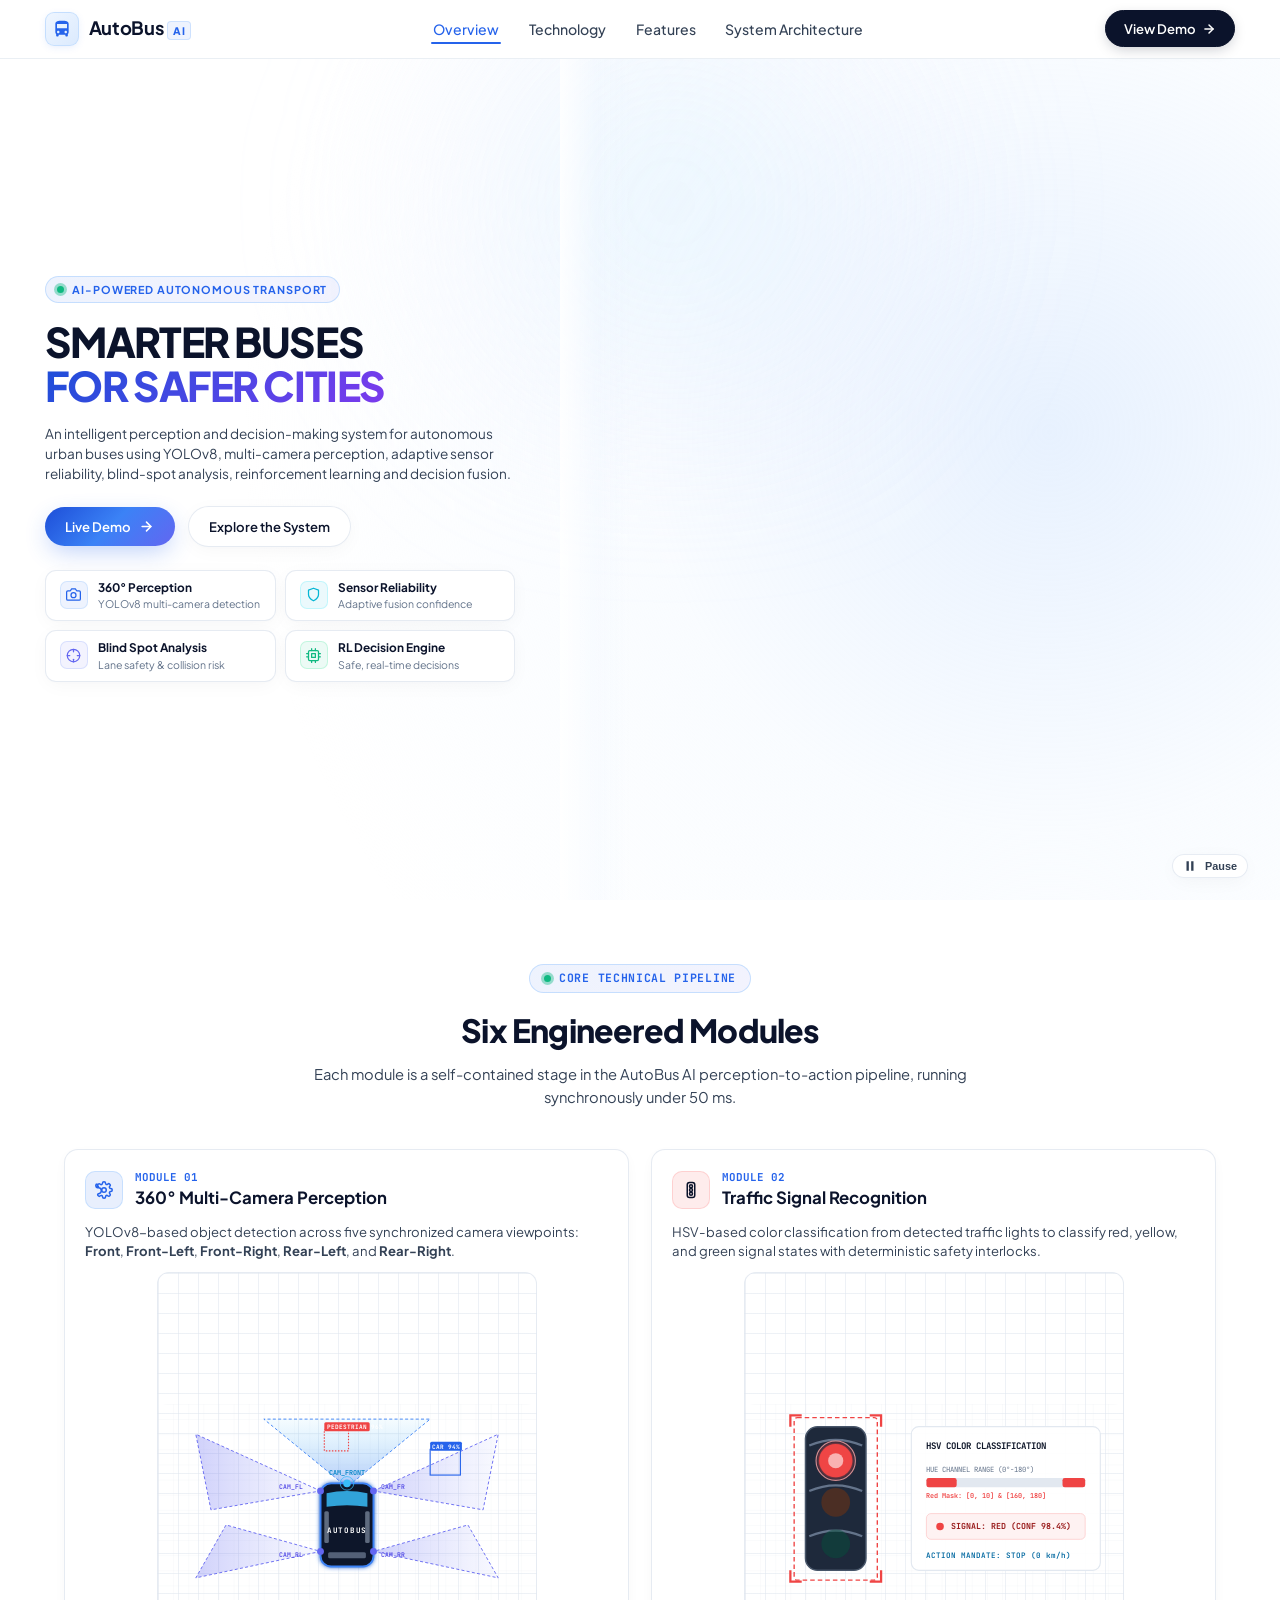
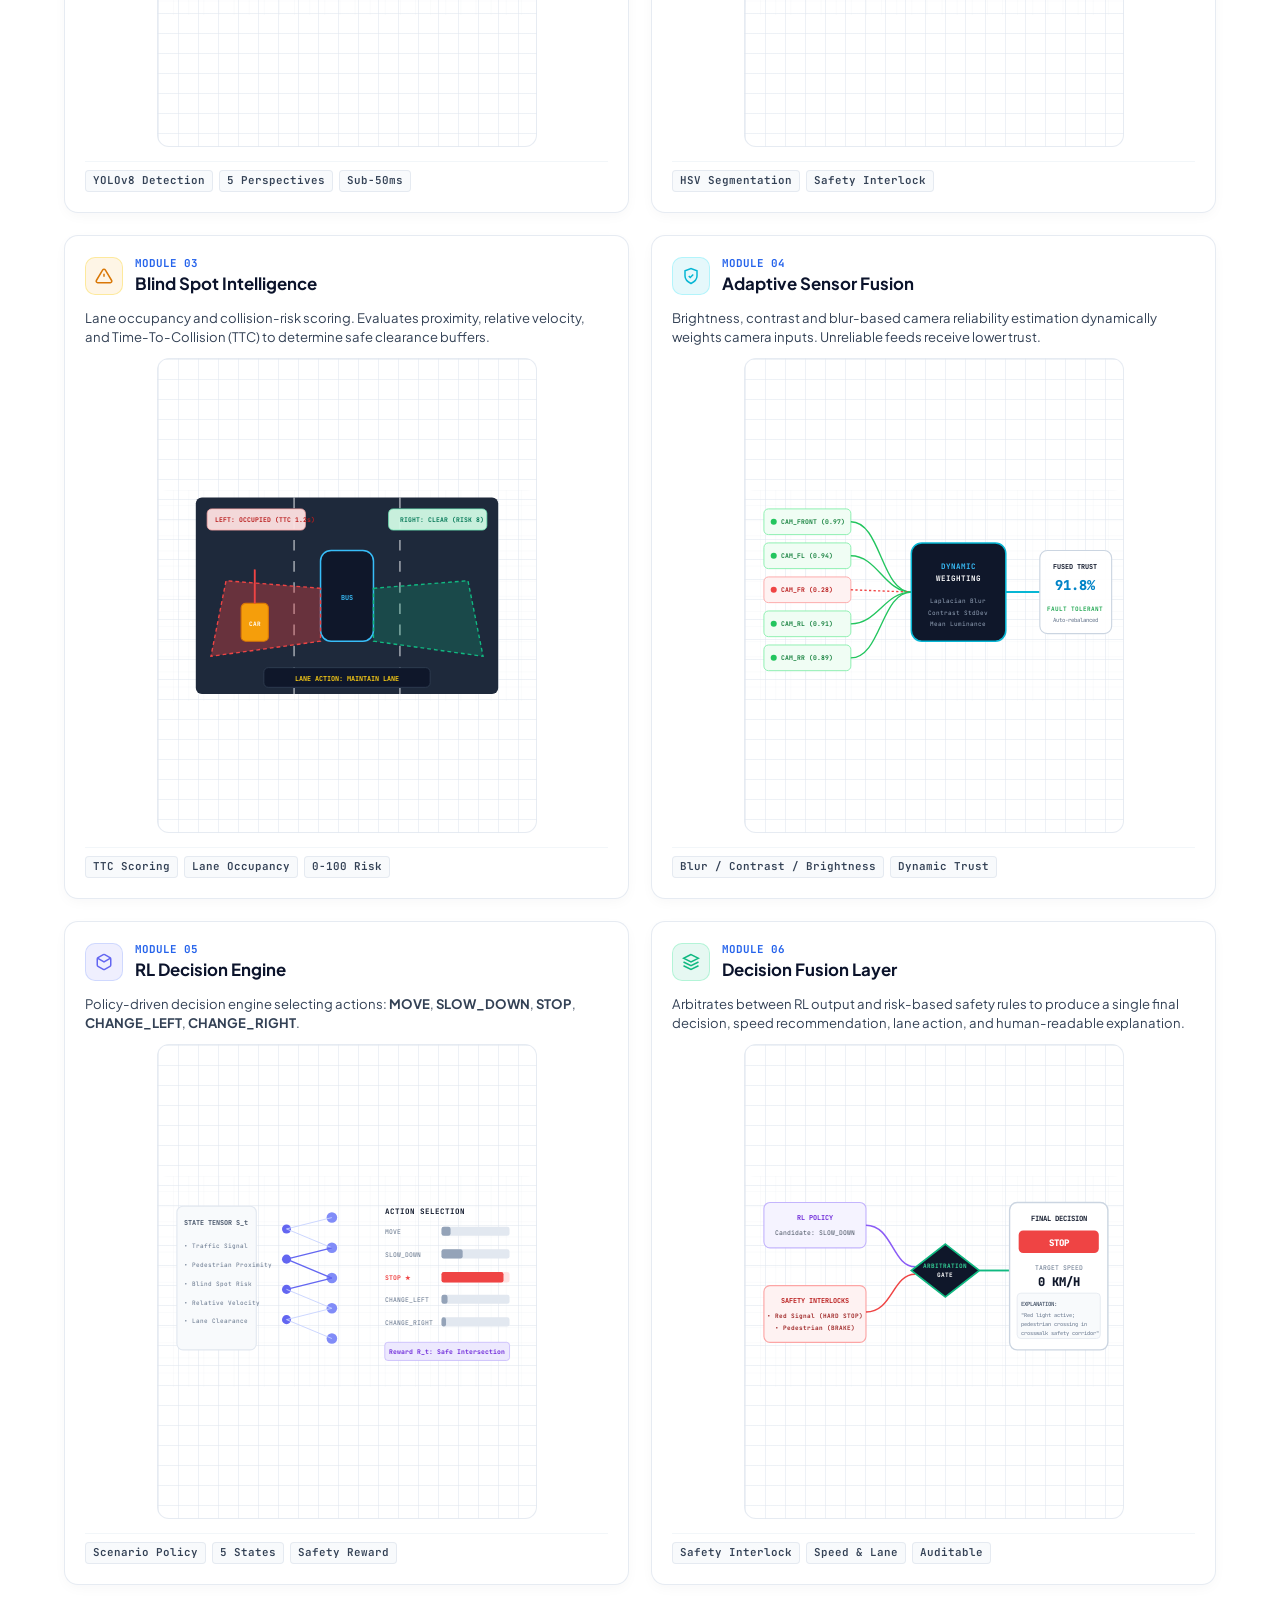
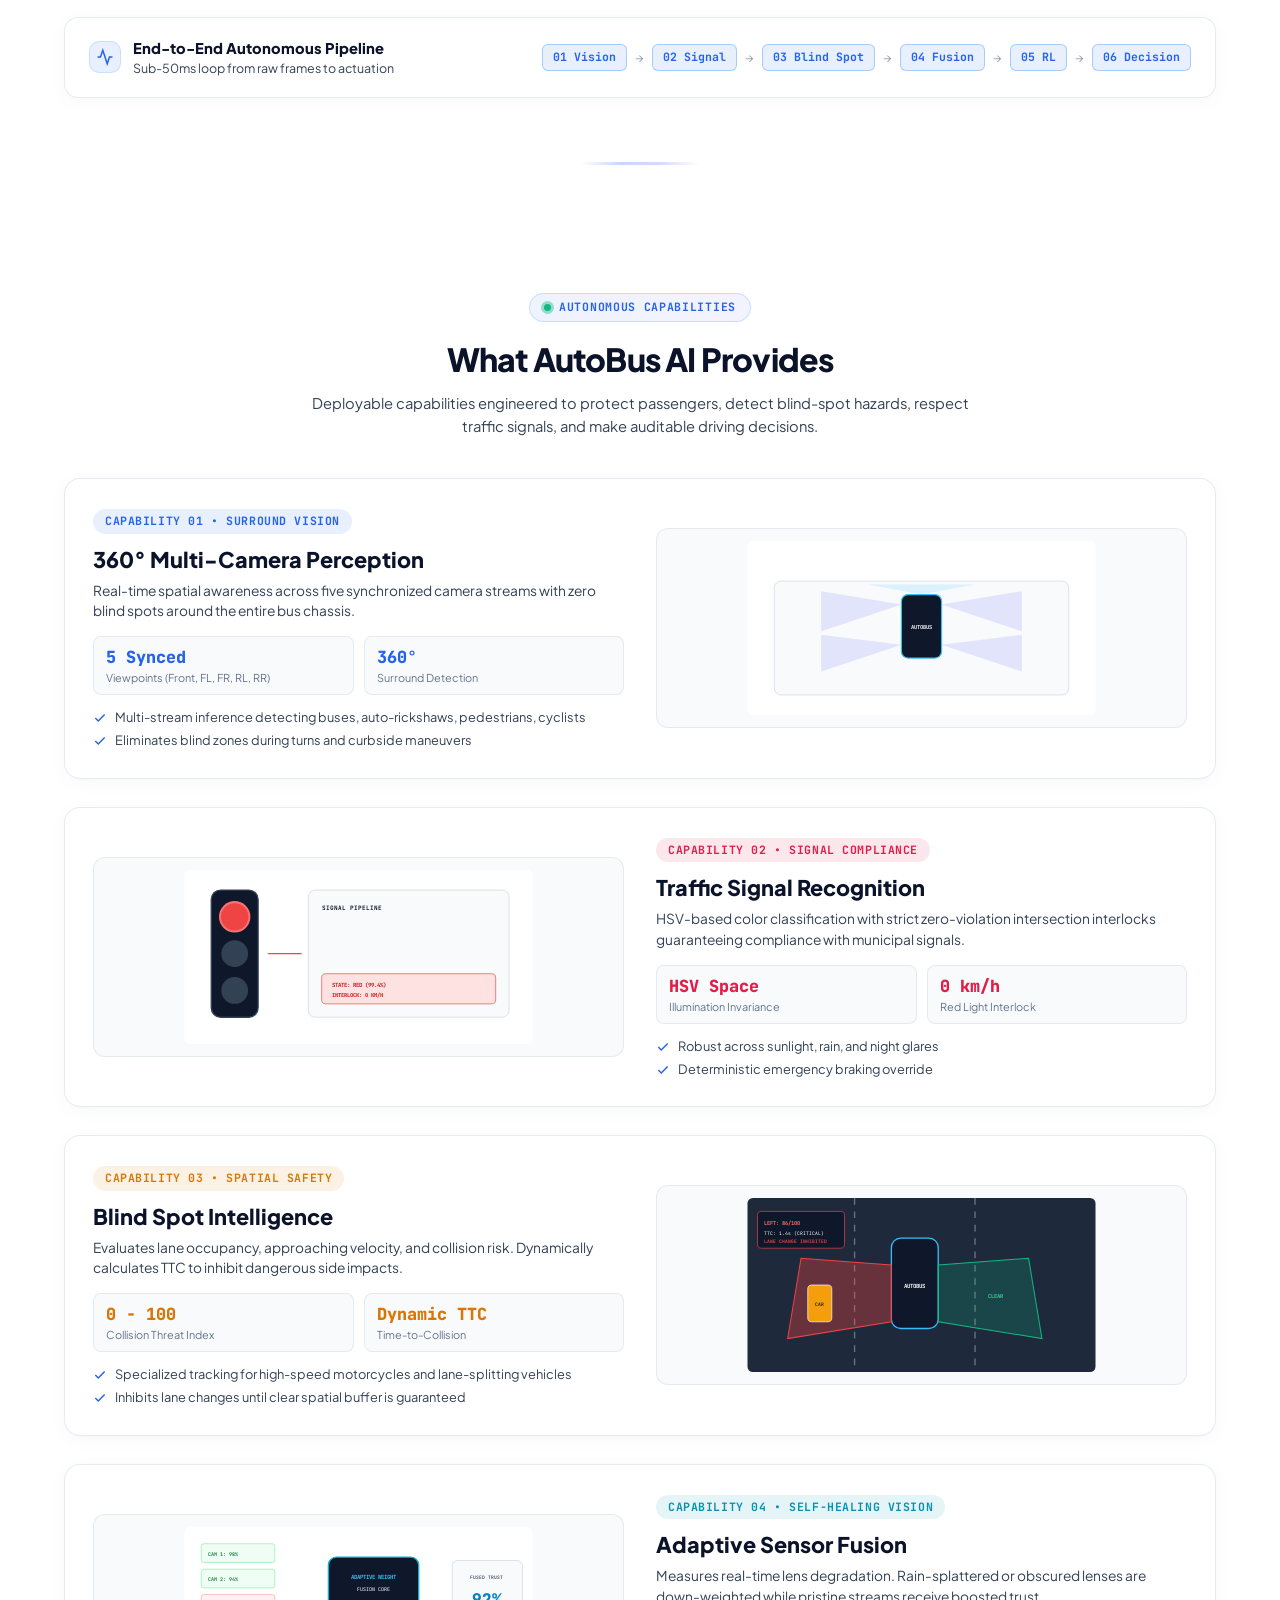
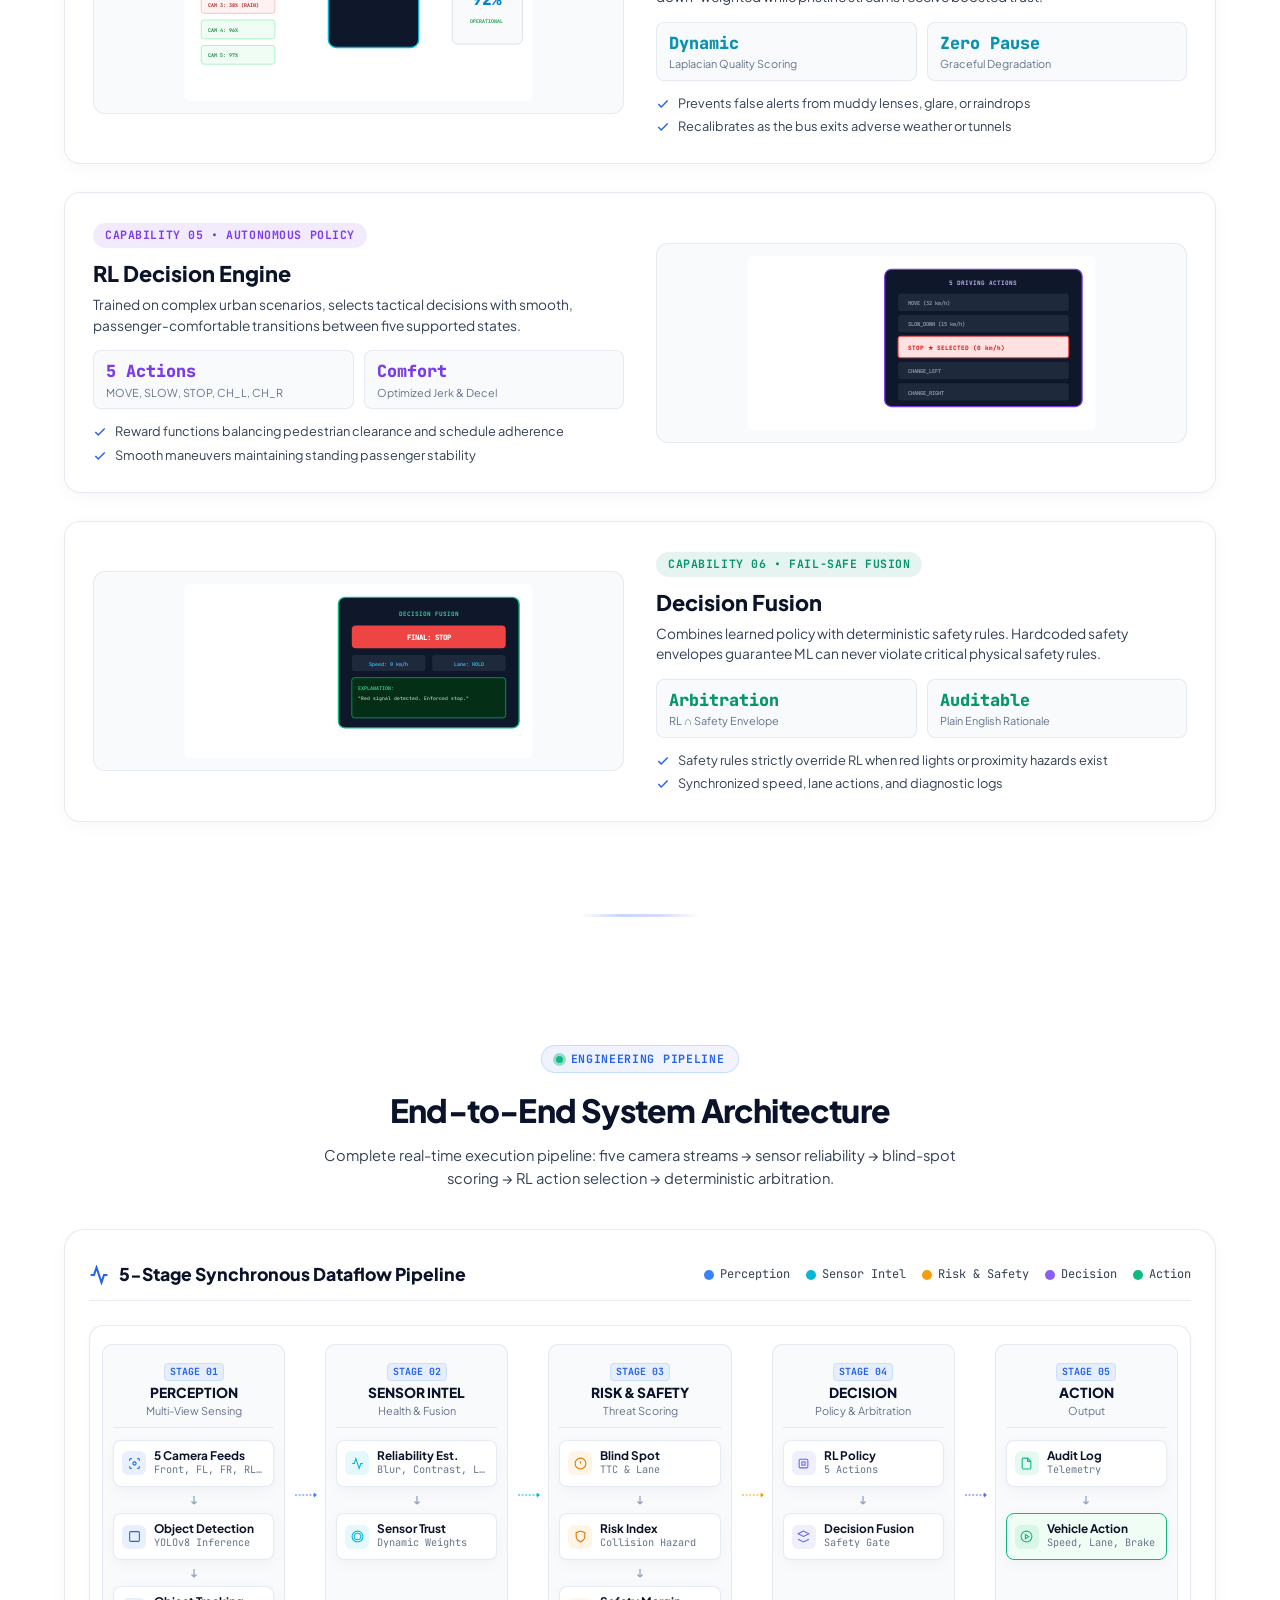
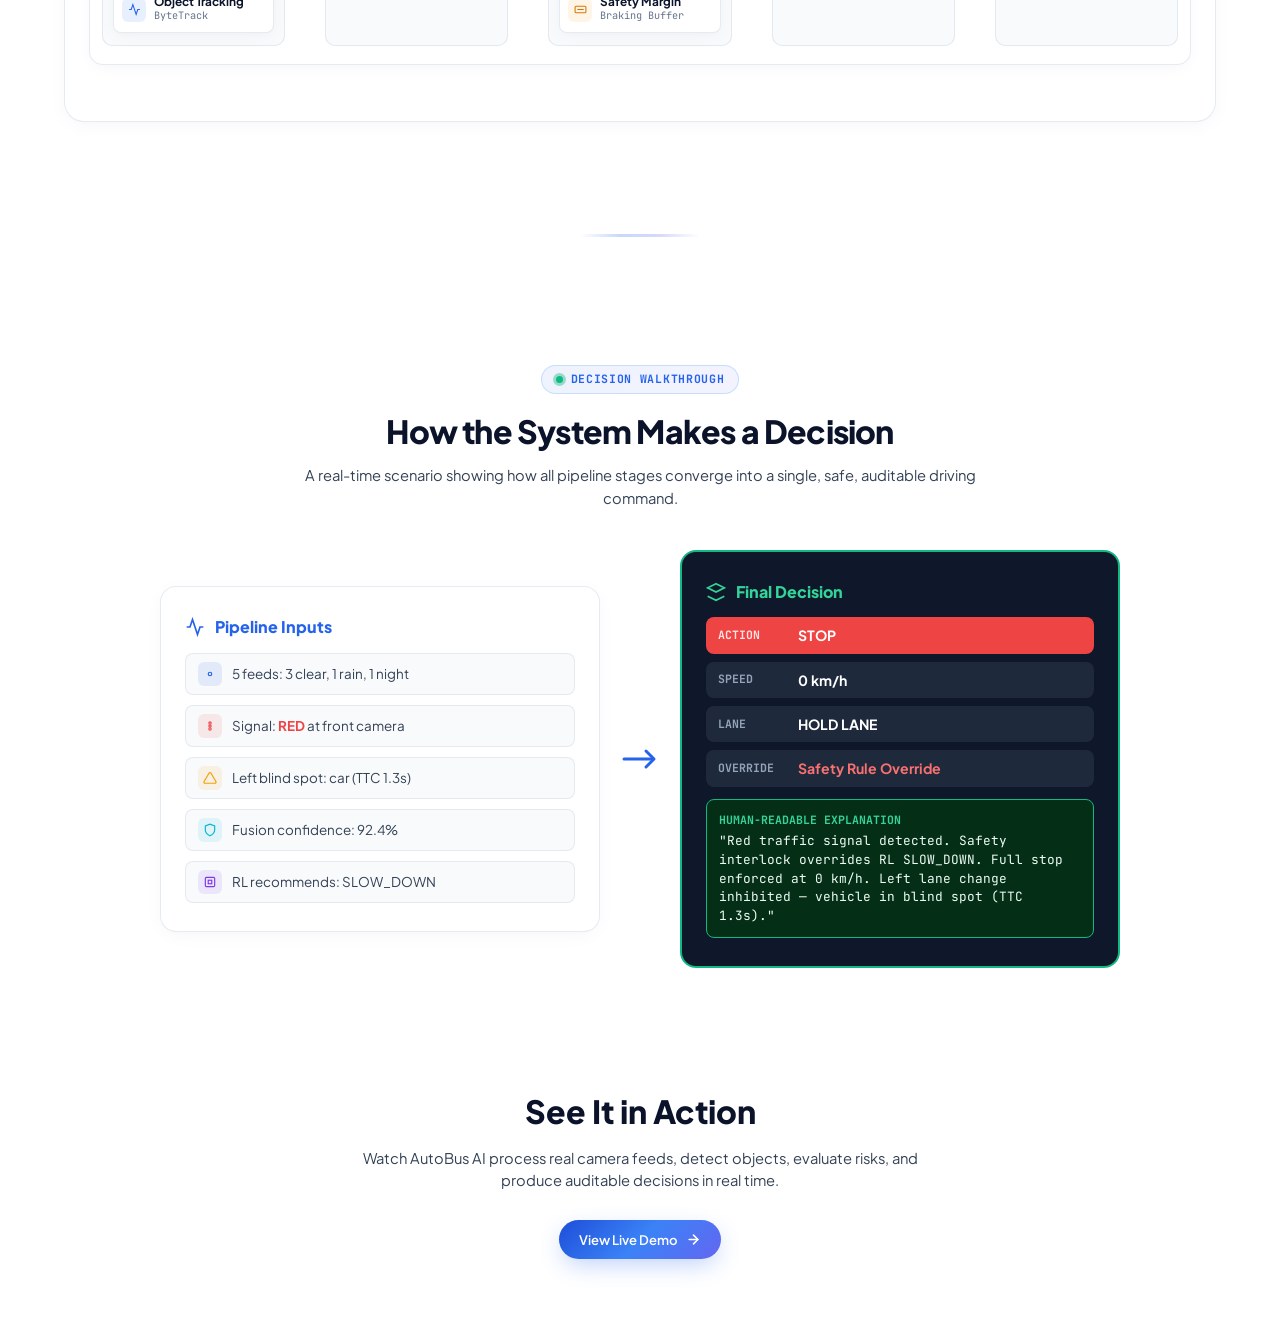
==== commit 8b735213: "feat: improved landing page images" ====
--- a/web_flask/static/index.html
+++ b/web_flask/static/index.html
@@ -1,19 +1,24 @@
 <!DOCTYPE html>
 <html lang="en">
+
 <head>
   <meta charset="UTF-8">
   <meta name="viewport" content="width=device-width, initial-scale=1.0">
   <title>AutoBus AI — Autonomous Urban Bus Perception & Decision System</title>
-  <meta name="description" content="An intelligent perception and decision-making system for autonomous urban buses using YOLOv8, multi-camera perception, adaptive sensor reliability, blind-spot analysis, reinforcement learning and decision fusion.">
-  
+  <meta name="description"
+    content="An intelligent perception and decision-making system for autonomous urban buses using YOLOv8, multi-camera perception, adaptive sensor reliability, blind-spot analysis, reinforcement learning and decision fusion.">
+
   <!-- Favicon -->
-  <link rel="icon" href="data:image/svg+xml,<svg xmlns=%22http://www.w3.org/2000/svg%22 viewBox=%220 0 24 24%22 fill=%22%232563eb%22><path d=%22M4 16c0 .88.39 1.67 1 2.22V20c0 .55.45 1 1 1h1c.55 0 1-.45 1-1v-1h8v1c0 .55.45 1 1 1h1c.55 0 1-.45 1-1v-1.78c.61-.55 1-1.34 1-2.22V6c0-3.5-3.58-4-8-4s-8 .5-8 4v10zm3.5 1c-.83 0-1.5-.67-1.5-1.5S6.67 14 7.5 14s1.5.67 1.5 1.5S8.33 17 7.5 17zm9 0c-.83 0-1.5-.67-1.5-1.5s.67-1.5 1.5-1.5 1.5.67 1.5 1.5-.67 1.5-1.5 1.5zm1.5-6H6V6h12v5z%22/></svg>">
-  
+  <link rel="icon"
+    href="data:image/svg+xml,<svg xmlns=%22http://www.w3.org/2000/svg%22 viewBox=%220 0 24 24%22 fill=%22%232563eb%22><path d=%22M4 16c0 .88.39 1.67 1 2.22V20c0 .55.45 1 1 1h1c.55 0 1-.45 1-1v-1h8v1c0 .55.45 1 1 1h1c.55 0 1-.45 1-1v-1.78c.61-.55 1-1.34 1-2.22V6c0-3.5-3.58-4-8-4s-8 .5-8 4v10zm3.5 1c-.83 0-1.5-.67-1.5-1.5S6.67 14 7.5 14s1.5.67 1.5 1.5S8.33 17 7.5 17zm9 0c-.83 0-1.5-.67-1.5-1.5s.67-1.5 1.5-1.5 1.5.67 1.5 1.5-.67 1.5-1.5 1.5zm1.5-6H6V6h12v5z%22/></svg>">
+
   <!-- Google Fonts: Plus Jakarta Sans & JetBrains Mono -->
   <link rel="preconnect" href="https://fonts.googleapis.com">
   <link rel="preconnect" href="https://fonts.gstatic.com" crossorigin>
-  <link href="https://fonts.googleapis.com/css2?family=JetBrains+Mono:wght@400;500;600;700&family=Plus+Jakarta+Sans:wght@300;400;500;600;700;800&display=swap" rel="stylesheet">
-  
+  <link
+    href="https://fonts.googleapis.com/css2?family=JetBrains+Mono:wght@400;500;600;700&family=Plus+Jakarta+Sans:wght@300;400;500;600;700;800&display=swap"
+    rel="stylesheet">
+
   <!-- Socket.IO Client for optional live backend streaming -->
   <script src="https://cdn.socket.io/4.7.4/socket.io.min.js"></script>
 
@@ -23,7 +28,9 @@
   <!-- Inline styles for continuous-page sections below the hero -->
   <style>
     /* Scroll anchor offset for sticky navbar */
-    .hiw-section { scroll-margin-top: 72px; }
+    .hiw-section {
+      scroll-margin-top: 72px;
+    }
 
     /* Section header */
     .section-header {
@@ -32,6 +39,7 @@
       margin: 0 auto 40px;
       padding-top: 64px;
     }
+
     .section-header .section-label {
       display: inline-flex;
       align-items: center;
@@ -48,6 +56,7 @@
       letter-spacing: 0.06em;
       margin-bottom: 14px;
     }
+
     .section-header h2 {
       font-size: clamp(1.6rem, 2.5vw, 2.2rem);
       font-weight: 800;
@@ -55,6 +64,7 @@
       letter-spacing: -0.025em;
       margin-bottom: 10px;
     }
+
     .section-header p {
       font-size: 0.92rem;
       color: var(--text-secondary);
@@ -84,8 +94,36 @@
       grid-template-columns: repeat(2, 1fr);
       gap: 22px;
     }
+
     @media (max-width: 800px) {
-      .tech-modules-grid { grid-template-columns: 1fr; }
+      .tech-modules-grid {
+        grid-template-columns: 1fr;
+      }
+    }
+
+    .tech-visual-container {
+      width: 100%;
+      max-width: 380px;
+      aspect-ratio: 4 / 5;
+      margin: 0 auto 14px auto;
+      border-radius: 12px;
+      overflow: hidden;
+      border: 1px solid rgba(226, 232, 240, 0.85);
+      background-color: #ffffff;
+      background-image: 
+        linear-gradient(rgba(226, 232, 240, 0.6) 1px, transparent 1px),
+        linear-gradient(90deg, rgba(226, 232, 240, 0.6) 1px, transparent 1px);
+      background-size: 20px 20px;
+      display: flex;
+      align-items: center;
+      justify-content: center;
+    }
+
+    .tech-svg {
+      width: 100%;
+      height: auto;
+      max-height: 100%;
+      display: block;
     }
 
     /* Feature showcase rows */
@@ -101,97 +139,427 @@
       box-shadow: var(--shadow-subtle);
       transition: all 0.25s ease;
     }
+
     .feature-showcase-row:hover {
       box-shadow: 0 12px 28px -6px rgba(37, 99, 235, 0.08);
       border-color: rgba(37, 99, 235, 0.25);
     }
-    .feature-showcase-row.reverse { flex-direction: row-reverse; }
-    .feature-content-col { flex: 1 1 50%; }
-    .feature-visual-col { flex: 1 1 50%; }
+
+    .feature-showcase-row.reverse {
+      flex-direction: row-reverse;
+    }
+
+    .feature-content-col {
+      flex: 1 1 50%;
+    }
+
+    .feature-visual-col {
+      flex: 1 1 50%;
+    }
+
     .feature-category-tag {
-      display: inline-flex; align-items: center; gap: 6px;
-      padding: 4px 12px; border-radius: 9999px;
-      font-size: 0.72rem; font-weight: 700; font-family: var(--font-mono);
-      text-transform: uppercase; letter-spacing: 0.05em; margin-bottom: 12px;
-    }
-    .tag-blue { background: rgba(37, 99, 235, 0.1); color: #2563eb; }
-    .tag-rose { background: rgba(225, 29, 72, 0.1); color: #e11d48; }
-    .tag-amber { background: rgba(217, 119, 6, 0.1); color: #d97706; }
-    .tag-cyan { background: rgba(8, 145, 178, 0.1); color: #0891b2; }
-    .tag-violet { background: rgba(124, 58, 237, 0.1); color: #7c3aed; }
-    .tag-emerald { background: rgba(5, 150, 105, 0.1); color: #059669; }
-    .feature-heading { font-size: 1.35rem; font-weight: 800; color: var(--text-primary); margin-bottom: 8px; line-height: 1.25; }
-    .feature-summary { font-size: 0.86rem; color: var(--text-secondary); line-height: 1.5; margin-bottom: 14px; }
-    .feature-metrics-grid { display: grid; grid-template-columns: repeat(2, 1fr); gap: 10px; margin-bottom: 14px; }
-    .feature-metric-card { background: #f8fafc; border: 1px solid var(--border-subtle); border-radius: 8px; padding: 8px 12px; }
-    .metric-val { font-size: 1.05rem; font-weight: 800; font-family: var(--font-mono); color: var(--text-primary); }
-    .metric-lbl { font-size: 0.68rem; color: var(--text-muted); margin-top: 1px; }
-    .feature-bullet-list { list-style: none; padding: 0; margin: 0; display: flex; flex-direction: column; gap: 6px; }
-    .feature-bullet-list li { display: flex; align-items: flex-start; gap: 8px; font-size: 0.8rem; color: var(--text-secondary); line-height: 1.35; }
-    .feature-bullet-list li svg { width: 14px; height: 14px; color: var(--accent-blue); flex-shrink: 0; margin-top: 2px; }
+      display: inline-flex;
+      align-items: center;
+      gap: 6px;
+      padding: 4px 12px;
+      border-radius: 9999px;
+      font-size: 0.72rem;
+      font-weight: 700;
+      font-family: var(--font-mono);
+      text-transform: uppercase;
+      letter-spacing: 0.05em;
+      margin-bottom: 12px;
+    }
+
+    .tag-blue {
+      background: rgba(37, 99, 235, 0.1);
+      color: #2563eb;
+    }
+
+    .tag-rose {
+      background: rgba(225, 29, 72, 0.1);
+      color: #e11d48;
+    }
+
+    .tag-amber {
+      background: rgba(217, 119, 6, 0.1);
+      color: #d97706;
+    }
+
+    .tag-cyan {
+      background: rgba(8, 145, 178, 0.1);
+      color: #0891b2;
+    }
+
+    .tag-violet {
+      background: rgba(124, 58, 237, 0.1);
+      color: #7c3aed;
+    }
+
+    .tag-emerald {
+      background: rgba(5, 150, 105, 0.1);
+      color: #059669;
+    }
+
+    .feature-heading {
+      font-size: 1.35rem;
+      font-weight: 800;
+      color: var(--text-primary);
+      margin-bottom: 8px;
+      line-height: 1.25;
+    }
+
+    .feature-summary {
+      font-size: 0.86rem;
+      color: var(--text-secondary);
+      line-height: 1.5;
+      margin-bottom: 14px;
+    }
+
+    .feature-metrics-grid {
+      display: grid;
+      grid-template-columns: repeat(2, 1fr);
+      gap: 10px;
+      margin-bottom: 14px;
+    }
+
+    .feature-metric-card {
+      background: #f8fafc;
+      border: 1px solid var(--border-subtle);
+      border-radius: 8px;
+      padding: 8px 12px;
+    }
+
+    .metric-val {
+      font-size: 1.05rem;
+      font-weight: 800;
+      font-family: var(--font-mono);
+      color: var(--text-primary);
+    }
+
+    .metric-lbl {
+      font-size: 0.68rem;
+      color: var(--text-muted);
+      margin-top: 1px;
+    }
+
+    .feature-bullet-list {
+      list-style: none;
+      padding: 0;
+      margin: 0;
+      display: flex;
+      flex-direction: column;
+      gap: 6px;
+    }
+
+    .feature-bullet-list li {
+      display: flex;
+      align-items: flex-start;
+      gap: 8px;
+      font-size: 0.8rem;
+      color: var(--text-secondary);
+      line-height: 1.35;
+    }
+
+    .feature-bullet-list li svg {
+      width: 14px;
+      height: 14px;
+      color: var(--accent-blue);
+      flex-shrink: 0;
+      margin-top: 2px;
+    }
+
     .feature-graphic-wrapper {
-      background: #f8fafc; border: 1px solid var(--border-subtle); border-radius: 12px;
-      padding: 12px; height: 200px; display: flex; align-items: center; justify-content: center; overflow: hidden;
-    }
-    .feature-graphic-wrapper .tech-svg { width: 100%; height: 100%; object-fit: contain; }
+      background: #f8fafc;
+      border: 1px solid var(--border-subtle);
+      border-radius: 12px;
+      padding: 12px;
+      height: 200px;
+      display: flex;
+      align-items: center;
+      justify-content: center;
+      overflow: hidden;
+    }
+
+    .feature-graphic-wrapper .tech-svg {
+      width: 100%;
+      height: 100%;
+      object-fit: contain;
+    }
+
     @media (max-width: 900px) {
-      .feature-showcase-row, .feature-showcase-row.reverse { flex-direction: column; gap: 24px; padding: 24px; }
+
+      .feature-showcase-row,
+      .feature-showcase-row.reverse {
+        flex-direction: column;
+        gap: 24px;
+        padding: 24px;
+      }
     }
 
     /* Architecture extras */
     .arch-flow-diagram-wrapper {
-      background: #ffffff; border: 1px solid var(--border-subtle); border-radius: 20px;
-      padding: 32px 24px; box-shadow: var(--shadow-subtle); margin-bottom: 48px;
-    }
+      background: #ffffff;
+      border: 1px solid var(--border-subtle);
+      border-radius: 20px;
+      padding: 32px 24px;
+      box-shadow: var(--shadow-subtle);
+      margin-bottom: 48px;
+    }
+
     .arch-stage-banner {
-      display: flex; align-items: center; justify-content: space-between;
-      margin-bottom: 24px; padding-bottom: 12px; border-bottom: 1px solid var(--border-subtle); flex-wrap: wrap; gap: 12px;
-    }
-    .arch-stage-banner-title { font-size: 1.1rem; font-weight: 800; color: var(--text-primary); display: flex; align-items: center; gap: 10px; }
-    .arch-legend-bar { display: flex; gap: 16px; align-items: center; flex-wrap: wrap; }
-    .legend-item { display: flex; align-items: center; gap: 6px; font-size: 0.75rem; font-family: var(--font-mono); color: var(--text-secondary); }
-    .legend-dot { width: 10px; height: 10px; border-radius: 50%; }
-    .legend-dot.blue { background: #3b82f6; } .legend-dot.cyan { background: #06b6d4; }
-    .legend-dot.amber { background: #f59e0b; } .legend-dot.violet { background: #8b5cf6; }
-    .legend-dot.emerald { background: #10b981; }
+      display: flex;
+      align-items: center;
+      justify-content: space-between;
+      margin-bottom: 24px;
+      padding-bottom: 12px;
+      border-bottom: 1px solid var(--border-subtle);
+      flex-wrap: wrap;
+      gap: 12px;
+    }
+
+    .arch-stage-banner-title {
+      font-size: 1.1rem;
+      font-weight: 800;
+      color: var(--text-primary);
+      display: flex;
+      align-items: center;
+      gap: 10px;
+    }
+
+    .arch-legend-bar {
+      display: flex;
+      gap: 16px;
+      align-items: center;
+      flex-wrap: wrap;
+    }
+
+    .legend-item {
+      display: flex;
+      align-items: center;
+      gap: 6px;
+      font-size: 0.75rem;
+      font-family: var(--font-mono);
+      color: var(--text-secondary);
+    }
+
+    .legend-dot {
+      width: 10px;
+      height: 10px;
+      border-radius: 50%;
+    }
+
+    .legend-dot.blue {
+      background: #3b82f6;
+    }
+
+    .legend-dot.cyan {
+      background: #06b6d4;
+    }
+
+    .legend-dot.amber {
+      background: #f59e0b;
+    }
+
+    .legend-dot.violet {
+      background: #8b5cf6;
+    }
+
+    .legend-dot.emerald {
+      background: #10b981;
+    }
 
     /* Decision process */
     .decision-flow-wrapper {
-      display: grid; grid-template-columns: 1fr 80px 1fr; gap: 0; align-items: center; max-width: 960px; margin: 0 auto 48px;
-    }
+      display: grid;
+      grid-template-columns: 1fr 80px 1fr;
+      gap: 0;
+      align-items: center;
+      max-width: 960px;
+      margin: 0 auto 48px;
+    }
+
     @media (max-width: 800px) {
-      .decision-flow-wrapper { grid-template-columns: 1fr; gap: 16px; }
-      .decision-flow-arrow { display: none; }
-    }
-    .decision-input-card { background: #ffffff; border: 1px solid var(--border-subtle); border-radius: 16px; padding: 28px 24px; box-shadow: var(--shadow-subtle); }
-    .decision-input-card h3 { font-size: 1rem; font-weight: 800; margin-bottom: 14px; display: flex; align-items: center; gap: 10px; }
-    .decision-input-list { list-style: none; padding: 0; margin: 0; display: flex; flex-direction: column; gap: 10px; }
-    .decision-input-list li { display: flex; align-items: center; gap: 10px; font-size: 0.84rem; color: var(--text-secondary); padding: 8px 12px; background: #f8fafc; border: 1px solid var(--border-subtle); border-radius: 8px; }
-    .decision-input-list li .input-icon { width: 24px; height: 24px; border-radius: 6px; display: flex; align-items: center; justify-content: center; flex-shrink: 0; }
-    .decision-input-list li .input-icon svg { width: 14px; height: 14px; }
-    .decision-flow-arrow { display: flex; align-items: center; justify-content: center; }
-    .decision-flow-arrow svg { width: 48px; height: 48px; color: var(--accent-blue); }
-    .decision-output-card { background: #0f172a; border: 2px solid var(--accent-emerald); border-radius: 16px; padding: 28px 24px; }
-    .decision-output-card h3 { color: #34d399; font-size: 1rem; font-weight: 800; margin-bottom: 14px; display: flex; align-items: center; gap: 10px; }
-    .decision-output-item { display: flex; align-items: center; gap: 10px; padding: 8px 12px; margin-bottom: 8px; background: #1e293b; border-radius: 8px; }
-    .decision-output-item .output-label { font-size: 0.72rem; font-family: var(--font-mono); font-weight: 700; color: #94a3b8; min-width: 70px; }
-    .decision-output-item .output-value { font-size: 0.88rem; font-weight: 700; color: #ffffff; }
-    .decision-output-item.highlight { background: #ef4444; }
-    .decision-output-item.highlight .output-label { color: #fee2e2; }
-    .decision-explanation { margin-top: 12px; padding: 12px; background: #052e16; border: 1px solid #10b981; border-radius: 8px; }
-    .decision-explanation .explanation-title { font-family: var(--font-mono); font-size: 0.72rem; font-weight: 700; color: #34d399; margin-bottom: 4px; }
-    .decision-explanation p { font-size: 0.8rem; color: #ecfdf5; line-height: 1.45; font-family: var(--font-mono); }
+      .decision-flow-wrapper {
+        grid-template-columns: 1fr;
+        gap: 16px;
+      }
+
+      .decision-flow-arrow {
+        display: none;
+      }
+    }
+
+    .decision-input-card {
+      background: #ffffff;
+      border: 1px solid var(--border-subtle);
+      border-radius: 16px;
+      padding: 28px 24px;
+      box-shadow: var(--shadow-subtle);
+    }
+
+    .decision-input-card h3 {
+      font-size: 1rem;
+      font-weight: 800;
+      margin-bottom: 14px;
+      display: flex;
+      align-items: center;
+      gap: 10px;
+    }
+
+    .decision-input-list {
+      list-style: none;
+      padding: 0;
+      margin: 0;
+      display: flex;
+      flex-direction: column;
+      gap: 10px;
+    }
+
+    .decision-input-list li {
+      display: flex;
+      align-items: center;
+      gap: 10px;
+      font-size: 0.84rem;
+      color: var(--text-secondary);
+      padding: 8px 12px;
+      background: #f8fafc;
+      border: 1px solid var(--border-subtle);
+      border-radius: 8px;
+    }
+
+    .decision-input-list li .input-icon {
+      width: 24px;
+      height: 24px;
+      border-radius: 6px;
+      display: flex;
+      align-items: center;
+      justify-content: center;
+      flex-shrink: 0;
+    }
+
+    .decision-input-list li .input-icon svg {
+      width: 14px;
+      height: 14px;
+    }
+
+    .decision-flow-arrow {
+      display: flex;
+      align-items: center;
+      justify-content: center;
+    }
+
+    .decision-flow-arrow svg {
+      width: 48px;
+      height: 48px;
+      color: var(--accent-blue);
+    }
+
+    .decision-output-card {
+      background: #0f172a;
+      border: 2px solid var(--accent-emerald);
+      border-radius: 16px;
+      padding: 28px 24px;
+    }
+
+    .decision-output-card h3 {
+      color: #34d399;
+      font-size: 1rem;
+      font-weight: 800;
+      margin-bottom: 14px;
+      display: flex;
+      align-items: center;
+      gap: 10px;
+    }
+
+    .decision-output-item {
+      display: flex;
+      align-items: center;
+      gap: 10px;
+      padding: 8px 12px;
+      margin-bottom: 8px;
+      background: #1e293b;
+      border-radius: 8px;
+    }
+
+    .decision-output-item .output-label {
+      font-size: 0.72rem;
+      font-family: var(--font-mono);
+      font-weight: 700;
+      color: #94a3b8;
+      min-width: 70px;
+    }
+
+    .decision-output-item .output-value {
+      font-size: 0.88rem;
+      font-weight: 700;
+      color: #ffffff;
+    }
+
+    .decision-output-item.highlight {
+      background: #ef4444;
+    }
+
+    .decision-output-item.highlight .output-label {
+      color: #fee2e2;
+    }
+
+    .decision-explanation {
+      margin-top: 12px;
+      padding: 12px;
+      background: #052e16;
+      border: 1px solid #10b981;
+      border-radius: 8px;
+    }
+
+    .decision-explanation .explanation-title {
+      font-family: var(--font-mono);
+      font-size: 0.72rem;
+      font-weight: 700;
+      color: #34d399;
+      margin-bottom: 4px;
+    }
+
+    .decision-explanation p {
+      font-size: 0.8rem;
+      color: #ecfdf5;
+      line-height: 1.45;
+      font-family: var(--font-mono);
+    }
 
     /* CTA banner */
-    .hiw-cta-banner { text-align: center; padding: 72px 24px 80px; max-width: 640px; margin: 0 auto; }
-    .hiw-cta-banner h2 { font-size: clamp(1.5rem, 2.5vw, 2rem); font-weight: 800; color: var(--text-primary); margin-bottom: 12px; }
-    .hiw-cta-banner p { font-size: 0.92rem; color: var(--text-secondary); margin-bottom: 28px; line-height: 1.55; }
+    .hiw-cta-banner {
+      text-align: center;
+      padding: 72px 24px 80px;
+      max-width: 640px;
+      margin: 0 auto;
+    }
+
+    .hiw-cta-banner h2 {
+      font-size: clamp(1.5rem, 2.5vw, 2rem);
+      font-weight: 800;
+      color: var(--text-primary);
+      margin-bottom: 12px;
+    }
+
+    .hiw-cta-banner p {
+      font-size: 0.92rem;
+      color: var(--text-secondary);
+      margin-bottom: 28px;
+      line-height: 1.55;
+    }
 
     /* Scroll-spy active nav highlight */
-    .nav-link.section-active { color: var(--accent-blue) !important; }
-    .nav-link.section-active::after { width: 100% !important; }
+    .nav-link.section-active {
+      color: var(--accent-blue) !important;
+    }
+
+    .nav-link.section-active::after {
+      width: 100% !important;
+    }
   </style>
 </head>
+
 <body>
 
   <!-- Ambient Light Mesh Background -->
@@ -208,7 +576,8 @@
       <a href="#" class="nav-brand">
         <div class="brand-icon-wrapper">
           <svg viewBox="0 0 24 24" fill="currentColor">
-            <path d="M4 16c0 .88.39 1.67 1 2.22V20c0 .55.45 1 1 1h1c.55 0 1-.45 1-1v-1h8v1c0 .55.45 1 1 1h1c.55 0 1-.45 1-1v-1.78c.61-.55 1-1.34 1-2.22V6c0-3.5-3.58-4-8-4s-8 .5-8 4v10zm3.5 1c-.83 0-1.5-.67-1.5-1.5S6.67 14 7.5 14s1.5.67 1.5 1.5S8.33 17 7.5 17zm9 0c-.83 0-1.5-.67-1.5-1.5s.67-1.5 1.5-1.5 1.5.67 1.5 1.5-.67 1.5-1.5 1.5zm1.5-6H6V6h12v5z"/>
+            <path
+              d="M4 16c0 .88.39 1.67 1 2.22V20c0 .55.45 1 1 1h1c.55 0 1-.45 1-1v-1h8v1c0 .55.45 1 1 1h1c.55 0 1-.45 1-1v-1.78c.61-.55 1-1.34 1-2.22V6c0-3.5-3.58-4-8-4s-8 .5-8 4v10zm3.5 1c-.83 0-1.5-.67-1.5-1.5S6.67 14 7.5 14s1.5.67 1.5 1.5S8.33 17 7.5 17zm9 0c-.83 0-1.5-.67-1.5-1.5s.67-1.5 1.5-1.5 1.5.67 1.5 1.5-.67 1.5-1.5 1.5zm1.5-6H6V6h12v5z" />
           </svg>
         </div>
         <span class="brand-text">
@@ -231,7 +600,8 @@
       <div class="nav-actions">
         <a href="/demo" class="btn-nav-demo" id="btn-nav-demo">
           <span>View Demo</span>
-          <svg viewBox="0 0 24 24" fill="none" stroke="currentColor" stroke-width="2.5" stroke-linecap="round" stroke-linejoin="round">
+          <svg viewBox="0 0 24 24" fill="none" stroke="currentColor" stroke-width="2.5" stroke-linecap="round"
+            stroke-linejoin="round">
             <line x1="5" y1="12" x2="19" y2="12"></line>
             <polyline points="12 5 19 12 12 19"></polyline>
           </svg>
@@ -246,7 +616,7 @@
 
       <!-- LEFT COLUMN: CONTENT & FEATURE CARDS (40-45%) -->
       <div class="hero-left-wrapper">
-        
+
         <!-- Category Badge -->
         <div class="hero-badge">
           <span class="pulse-dot"></span>
@@ -261,14 +631,16 @@
 
         <!-- Supporting Paragraph -->
         <p class="hero-description">
-          An intelligent perception and decision-making system for autonomous urban buses using YOLOv8, multi-camera perception, adaptive sensor reliability, blind-spot analysis, reinforcement learning and decision fusion.
+          An intelligent perception and decision-making system for autonomous urban buses using YOLOv8, multi-camera
+          perception, adaptive sensor reliability, blind-spot analysis, reinforcement learning and decision fusion.
         </p>
 
         <!-- Call To Actions -->
         <div class="hero-actions">
           <a href="/demo" class="btn-primary" id="btn-hero-demo">
             <span>Live Demo</span>
-            <svg viewBox="0 0 24 24" fill="none" stroke="currentColor" stroke-width="2.5" stroke-linecap="round" stroke-linejoin="round">
+            <svg viewBox="0 0 24 24" fill="none" stroke="currentColor" stroke-width="2.5" stroke-linecap="round"
+              stroke-linejoin="round">
               <line x1="5" y1="12" x2="19" y2="12"></line>
               <polyline points="12 5 19 12 12 19"></polyline>
             </svg>
@@ -280,11 +652,12 @@
 
         <!-- 4 Compact Feature Cards (2x2 Grid) -->
         <div class="feature-grid">
-          
+
           <!-- Card 1 -->
           <div class="feature-card" onclick="openArchModal('phase1')">
             <div class="card-icon blue">
-              <svg viewBox="0 0 24 24" fill="none" stroke="currentColor" stroke-width="2" stroke-linecap="round" stroke-linejoin="round">
+              <svg viewBox="0 0 24 24" fill="none" stroke="currentColor" stroke-width="2" stroke-linecap="round"
+                stroke-linejoin="round">
                 <path d="M23 19a2 2 0 0 1-2 2H3a2 2 0 0 1-2-2V8a2 2 0 0 1 2-2h4l2-3h6l2 3h4a2 2 0 0 1 2 2z"></path>
                 <circle cx="12" cy="13" r="4"></circle>
               </svg>
@@ -298,7 +671,8 @@
           <!-- Card 2 -->
           <div class="feature-card" onclick="openArchModal('phase2')">
             <div class="card-icon cyan">
-              <svg viewBox="0 0 24 24" fill="none" stroke="currentColor" stroke-width="2" stroke-linecap="round" stroke-linejoin="round">
+              <svg viewBox="0 0 24 24" fill="none" stroke="currentColor" stroke-width="2" stroke-linecap="round"
+                stroke-linejoin="round">
                 <path d="M12 22s8-4 8-10V5l-8-3-8 3v7c0 6 8 10 8 10z"></path>
               </svg>
             </div>
@@ -311,7 +685,8 @@
           <!-- Card 3 -->
           <div class="feature-card" onclick="openArchModal('phase3')">
             <div class="card-icon violet">
-              <svg viewBox="0 0 24 24" fill="none" stroke="currentColor" stroke-width="2" stroke-linecap="round" stroke-linejoin="round">
+              <svg viewBox="0 0 24 24" fill="none" stroke="currentColor" stroke-width="2" stroke-linecap="round"
+                stroke-linejoin="round">
                 <circle cx="12" cy="12" r="10"></circle>
                 <line x1="22" y1="12" x2="18" y2="12"></line>
                 <line x1="6" y1="12" x2="2" y2="12"></line>
@@ -328,7 +703,8 @@
           <!-- Card 4 -->
           <div class="feature-card" onclick="openArchModal('phase4')">
             <div class="card-icon emerald">
-              <svg viewBox="0 0 24 24" fill="none" stroke="currentColor" stroke-width="2" stroke-linecap="round" stroke-linejoin="round">
+              <svg viewBox="0 0 24 24" fill="none" stroke="currentColor" stroke-width="2" stroke-linecap="round"
+                stroke-linejoin="round">
                 <rect x="4" y="4" width="16" height="16" rx="2" ry="2"></rect>
                 <rect x="9" y="9" width="6" height="6"></rect>
                 <line x1="9" y1="1" x2="9" y2="4"></line>
@@ -354,19 +730,11 @@
       <!-- RIGHT COLUMN: 16:9 HERO VIDEO & SEAMLESS ATMOSPHERIC BLEED (55-60%) -->
       <div class="hero-right-wrapper">
         <div class="video-stage">
-          
+
           <div class="video-composition">
-            
+
             <!-- Native 16:9 Video Element (Uncropped, Unstretched) -->
-            <video 
-              id="hero-bus-video" 
-              class="hero-video" 
-              autoplay 
-              loop 
-              muted 
-              playsinline
-              preload="auto"
-            >
+            <video id="hero-bus-video" class="hero-video" autoplay loop muted playsinline preload="auto">
               <source src="videos/bus_hero.mp4" type="video/mp4">
               <source src="/Create_a_photorealistic_premiu.mp4" type="video/mp4">
               Your browser does not support HTML5 video.
@@ -378,7 +746,7 @@
             <!-- Subtle Video Pause / Play Toggle -->
             <button class="video-media-toggle" id="video-media-toggle" title="Pause or Play Cinematic Video">
               <svg id="video-toggle-icon" viewBox="0 0 24 24">
-                <path d="M6 4h4v16H6zm8 0h4v16h-4z" fill="currentColor"/>
+                <path d="M6 4h4v16H6zm8 0h4v16h-4z" fill="currentColor" />
               </svg>
               <span id="video-toggle-text">Pause</span>
             </button>
@@ -398,94 +766,545 @@
         <div class="section-header">
           <span class="section-label"><span class="pulse-dot"></span> CORE TECHNICAL PIPELINE</span>
           <h2>Six Engineered Modules</h2>
-          <p>Each module is a self-contained stage in the AutoBus AI perception-to-action pipeline, running synchronously under 50 ms.</p>
+          <p>Each module is a self-contained stage in the AutoBus AI perception-to-action pipeline, running
+            synchronously under 50 ms.</p>
         </div>
 
         <div class="tech-modules-grid">
           <!-- MODULE 01 -->
           <article class="tech-card">
             <div class="tech-card-header">
-              <div class="tech-icon-box blue"><svg viewBox="0 0 24 24" fill="none" stroke="currentColor" stroke-width="2"><circle cx="12" cy="12" r="3"/><path d="M19.4 15a1.65 1.65 0 0 0 .33 1.82l.06.06a2 2 0 0 1 0 2.83 2 2 0 0 1-2.83 0l-.06-.06a1.65 1.65 0 0 0-1.82-.33 1.65 1.65 0 0 0-1 1.51V21a2 2 0 0 1-4 0v-.09A1.65 1.65 0 0 0 9 19.4a1.65 1.65 0 0 0-1.82.33l-.06.06a2 2 0 0 1-2.83-2.83l.06-.06A1.65 1.65 0 0 0 4.6 9a1.65 1.65 0 0 0-1.51-1H3a2 2 0 0 1 0-4h.09A1.65 1.65 0 0 0 4.6 9a1.65 1.65 0 0 0-.33-1.82l-.06-.06a2 2 0 0 1 2.83-2.83l.06.06A1.65 1.65 0 0 0 9 4.6a1.65 1.65 0 0 0 1-1.51V3a2 2 0 0 1 4 0v.09a1.65 1.65 0 0 0 1 1.51 1.65 1.65 0 0 0 1.82-.33l.06-.06a2 2 0 0 1 2.83 2.83l-.06.06A1.65 1.65 0 0 0 19.4 9a1.65 1.65 0 0 0 1.51 1H21a2 2 0 0 1 0 4h-.09a1.65 1.65 0 0 0-1.51 1z"/></svg></div>
-              <div><div class="tech-tag">Module 01</div><h2 class="tech-title">360° Multi-Camera Perception</h2></div>
-            </div>
-            <p class="tech-desc">YOLOv8-based object detection across five synchronized camera viewpoints: <strong>Front</strong>, <strong>Front-Left</strong>, <strong>Front-Right</strong>, <strong>Rear-Left</strong>, and <strong>Rear-Right</strong>.</p>
+              <div class="tech-icon-box blue"><svg viewBox="0 0 24 24" fill="none" stroke="currentColor"
+                  stroke-width="2">
+                  <circle cx="12" cy="12" r="3" />
+                  <path
+                    d="M19.4 15a1.65 1.65 0 0 0 .33 1.82l.06.06a2 2 0 0 1 0 2.83 2 2 0 0 1-2.83 0l-.06-.06a1.65 1.65 0 0 0-1.82-.33 1.65 1.65 0 0 0-1 1.51V21a2 2 0 0 1-4 0v-.09A1.65 1.65 0 0 0 9 19.4a1.65 1.65 0 0 0-1.82.33l-.06.06a2 2 0 0 1-2.83-2.83l.06-.06A1.65 1.65 0 0 0 4.6 9a1.65 1.65 0 0 0-1.51-1H3a2 2 0 0 1 0-4h.09A1.65 1.65 0 0 0 4.6 9a1.65 1.65 0 0 0-.33-1.82l-.06-.06a2 2 0 0 1 2.83-2.83l.06.06A1.65 1.65 0 0 0 9 4.6a1.65 1.65 0 0 0 1-1.51V3a2 2 0 0 1 4 0v.09a1.65 1.65 0 0 0 1 1.51 1.65 1.65 0 0 0 1.82-.33l.06-.06a2 2 0 0 1 2.83 2.83l-.06.06A1.65 1.65 0 0 0 19.4 9a1.65 1.65 0 0 0 1.51 1H21a2 2 0 0 1 0 4h-.09a1.65 1.65 0 0 0-1.51 1z" />
+                </svg></div>
+              <div>
+                <div class="tech-tag">Module 01</div>
+                <h2 class="tech-title">360° Multi-Camera Perception</h2>
+              </div>
+            </div>
+            <p class="tech-desc">YOLOv8-based object detection across five synchronized camera viewpoints:
+              <strong>Front</strong>, <strong>Front-Left</strong>, <strong>Front-Right</strong>,
+              <strong>Rear-Left</strong>, and <strong>Rear-Right</strong>.</p>
             <div class="tech-visual-container">
-              <svg viewBox="0 0 500 240" class="tech-svg"><rect width="100%" height="100%" fill="#f8fafc" rx="8"/><polygon points="250,90 150,15 350,15" fill="rgba(37,99,235,0.22)" stroke="#3b82f6" stroke-width="1.2" stroke-dasharray="4,3"/><polygon points="220,95 70,30 85,120" fill="rgba(99,102,241,0.2)" stroke="#6366f1" stroke-width="1.2" stroke-dasharray="4,3"/><polygon points="280,95 430,30 415,120" fill="rgba(99,102,241,0.2)" stroke="#6366f1" stroke-width="1.2" stroke-dasharray="4,3"/><polygon points="220,165 70,200 100,140" fill="rgba(99,102,241,0.2)" stroke="#6366f1" stroke-width="1.2" stroke-dasharray="4,3"/><polygon points="280,165 430,200 400,140" fill="rgba(99,102,241,0.2)" stroke="#6366f1" stroke-width="1.2" stroke-dasharray="4,3"/><rect x="220" y="85" width="60" height="95" rx="12" fill="#0f172a" stroke="#38bdf8" stroke-width="2"/><text x="250" y="142" fill="#fff" font-family="'JetBrains Mono'" font-size="9" font-weight="700" text-anchor="middle">AUTOBUS</text><circle cx="250" cy="85" r="4.5" fill="#38bdf8"/><text x="250" y="75" fill="#0284c7" font-family="'JetBrains Mono'" font-size="8.5" font-weight="700" text-anchor="middle">FRONT</text><circle cx="220" cy="95" r="4" fill="#6366f1"/><text x="175" y="92" fill="#4f46e5" font-family="'JetBrains Mono'" font-size="8" font-weight="600">FL</text><circle cx="280" cy="95" r="4" fill="#6366f1"/><text x="288" y="92" fill="#4f46e5" font-family="'JetBrains Mono'" font-size="8" font-weight="600">FR</text><circle cx="220" cy="165" r="4" fill="#6366f1"/><text x="175" y="172" fill="#4f46e5" font-family="'JetBrains Mono'" font-size="8" font-weight="600">RL</text><circle cx="280" cy="165" r="4" fill="#6366f1"/><text x="288" y="172" fill="#4f46e5" font-family="'JetBrains Mono'" font-size="8" font-weight="600">RR</text></svg>
-            </div>
-            <div class="tech-spec-bar"><span class="spec-pill">YOLOv8 Detection</span><span class="spec-pill">5 Perspectives</span><span class="spec-pill">Sub-50ms</span></div>
+          <svg viewBox="0 0 500 280" class="tech-svg" preserveAspectRatio="xMidYMid meet">
+            <defs>
+              <linearGradient id="coneGradFront" x1="0%" y1="100%" x2="0%" y2="0%">
+                <stop offset="0%" stop-color="#2563eb" stop-opacity="0.35"/>
+                <stop offset="100%" stop-color="#38bdf8" stop-opacity="0.05"/>
+              </linearGradient>
+              <linearGradient id="coneGradSide" x1="0%" y1="50%" x2="100%" y2="50%">
+                <stop offset="0%" stop-color="#6366f1" stop-opacity="0.3"/>
+                <stop offset="100%" stop-color="#818cf8" stop-opacity="0.05"/>
+              </linearGradient>
+              <filter id="glowLight" x="-20%" y="-20%" width="140%" height="140%">
+                <feGaussianBlur stdDeviation="3" result="blur"/>
+                <feComposite in="SourceGraphic" in2="blur" operator="over"/>
+              </filter>
+            </defs>
+
+            <!-- Background Tech Grid -->
+            <pattern id="techGrid1" width="20" height="20" patternUnits="userSpaceOnUse">
+              <path d="M 20 0 L 0 0 0 20" fill="none" stroke="rgba(226, 232, 240, 0.6)" stroke-width="0.7"/>
+            </pattern>
+            <rect width="100%" height="100%" fill="url(#techGrid1)" rx="12"/>
+
+            <!-- 5 Camera FOV Cones -->
+            <!-- Front Camera Cone -->
+            <polygon points="250,110 140,20 360,20" fill="url(#coneGradFront)" stroke="#3b82f6" stroke-width="1.2" stroke-dasharray="4,3"/>
+            <!-- Front-Left Cone -->
+            <polygon points="215,115 50,40 70,140" fill="url(#coneGradSide)" stroke="#6366f1" stroke-width="1.2" stroke-dasharray="4,3"/>
+            <!-- Front-Right Cone -->
+            <polygon points="285,115 450,40 430,140" fill="url(#coneGradSide)" stroke="#6366f1" stroke-width="1.2" stroke-dasharray="4,3"/>
+            <!-- Rear-Left Cone -->
+            <polygon points="215,195 50,230 90,160" fill="url(#coneGradSide)" stroke="#6366f1" stroke-width="1.2" stroke-dasharray="4,3"/>
+            <!-- Rear-Right Cone -->
+            <polygon points="285,195 450,230 410,160" fill="url(#coneGradSide)" stroke="#6366f1" stroke-width="1.2" stroke-dasharray="4,3"/>
+
+            <!-- Central Bus Chassis (Top-Down) -->
+            <rect x="215" y="105" width="70" height="110" rx="14" fill="#0f172a" stroke="#3b82f6" stroke-width="2.5" filter="url(#glowLight)"/>
+            <!-- Bus Windshield & Glass Roof -->
+            <path d="M 223 118 Q 250 112 277 118 L 277 136 Q 250 132 223 136 Z" fill="#38bdf8" opacity="0.85"/>
+            <!-- Side Windows -->
+            <rect x="220" y="142" width="6" height="42" rx="2" fill="#94a3b8" opacity="0.6"/>
+            <rect x="274" y="142" width="6" height="42" rx="2" fill="#94a3b8" opacity="0.6"/>
+            <!-- Rear Window -->
+            <rect x="225" y="196" width="50" height="8" rx="2" fill="#64748b" opacity="0.8"/>
+            <text x="250" y="170" fill="#ffffff" font-family="'JetBrains Mono', monospace" font-size="10" font-weight="700" text-anchor="middle" letter-spacing="1">AUTOBUS</text>
+
+            <!-- 5 Camera Nodes with Pulsing Indicators -->
+            <!-- Front Cam -->
+            <circle cx="250" cy="105" r="5" fill="#38bdf8"/>
+            <circle cx="250" cy="105" r="9" fill="none" stroke="#38bdf8" stroke-width="1" class="pulse-ring-svg"/>
+            <text x="250" y="94" fill="#0284c7" font-family="'JetBrains Mono', monospace" font-size="9" font-weight="600" text-anchor="middle">CAM_FRONT</text>
+
+            <!-- Front-Left Cam -->
+            <circle cx="215" cy="115" r="4.5" fill="#6366f1"/>
+            <text x="160" y="112" fill="#4f46e5" font-family="'JetBrains Mono', monospace" font-size="8.5" font-weight="600">CAM_FL</text>
+
+            <!-- Front-Right Cam -->
+            <circle cx="285" cy="115" r="4.5" fill="#6366f1"/>
+            <text x="295" y="112" fill="#4f46e5" font-family="'JetBrains Mono', monospace" font-size="8.5" font-weight="600">CAM_FR</text>
+
+            <!-- Rear-Left Cam -->
+            <circle cx="215" cy="195" r="4.5" fill="#6366f1"/>
+            <text x="160" y="202" fill="#4f46e5" font-family="'JetBrains Mono', monospace" font-size="8.5" font-weight="600">CAM_RL</text>
+
+            <!-- Rear-Right Cam -->
+            <circle cx="285" cy="195" r="4.5" fill="#6366f1"/>
+            <text x="295" y="202" fill="#4f46e5" font-family="'JetBrains Mono', monospace" font-size="8.5" font-weight="600">CAM_RR</text>
+
+            <!-- Detected Bounding Boxes in FOV -->
+            <!-- Pedestrian Ahead -->
+            <rect x="220" y="34" width="32" height="28" fill="none" stroke="#ef4444" stroke-width="1.5" stroke-dasharray="2,2"/>
+            <rect x="220" y="24" width="60" height="12" fill="#ef4444" rx="2"/>
+            <text x="223" y="33" fill="#ffffff" font-family="'JetBrains Mono', monospace" font-size="8" font-weight="700">PEDESTRIAN 96%</text>
+
+            <!-- Vehicle on Front-Right -->
+            <rect x="360" y="60" width="40" height="34" fill="none" stroke="#2563eb" stroke-width="1.5"/>
+            <rect x="360" y="50" width="42" height="12" fill="#2563eb" rx="2"/>
+            <text x="363" y="59" fill="#ffffff" font-family="'JetBrains Mono', monospace" font-size="8" font-weight="700">CAR 94%</text>
+          </svg>
+        </div>
+            <div class="tech-spec-bar"><span class="spec-pill">YOLOv8 Detection</span><span class="spec-pill">5
+                Perspectives</span><span class="spec-pill">Sub-50ms</span></div>
           </article>
 
           <!-- MODULE 02 -->
           <article class="tech-card">
             <div class="tech-card-header">
-              <div class="tech-icon-box red"><svg viewBox="0 0 24 24" fill="none" stroke="currentColor" stroke-width="2"><rect x="7" y="2" width="10" height="20" rx="3"/><circle cx="12" cy="7" r="2"/><circle cx="12" cy="12" r="2"/><circle cx="12" cy="17" r="2"/></svg></div>
-              <div><div class="tech-tag">Module 02</div><h2 class="tech-title">Traffic Signal Recognition</h2></div>
-            </div>
-            <p class="tech-desc">HSV-based color classification from detected traffic lights to classify red, yellow, and green signal states with deterministic safety interlocks.</p>
+              <div class="tech-icon-box red"><svg viewBox="0 0 24 24" fill="none" stroke="currentColor"
+                  stroke-width="2">
+                  <rect x="7" y="2" width="10" height="20" rx="3" />
+                  <circle cx="12" cy="7" r="2" />
+                  <circle cx="12" cy="12" r="2" />
+                  <circle cx="12" cy="17" r="2" />
+                </svg></div>
+              <div>
+                <div class="tech-tag">Module 02</div>
+                <h2 class="tech-title">Traffic Signal Recognition</h2>
+              </div>
+            </div>
+            <p class="tech-desc">HSV-based color classification from detected traffic lights to classify red, yellow,
+              and green signal states with deterministic safety interlocks.</p>
             <div class="tech-visual-container">
-              <svg viewBox="0 0 500 240" class="tech-svg"><rect width="100%" height="100%" fill="#f8fafc" rx="8"/><g transform="translate(40,30)"><rect width="55" height="150" rx="10" fill="#0f172a"/><circle cx="27" cy="30" r="15" fill="#ef4444"/><circle cx="27" cy="75" r="13" fill="#78350f" opacity="0.4"/><circle cx="27" cy="120" r="13" fill="#064e3b" opacity="0.4"/></g><path d="M125 105L155 105" stroke="#94a3b8" stroke-width="2"/><g transform="translate(165,55)"><rect width="70" height="70" rx="8" fill="#fee2e2" stroke="#fca5a5"/><circle cx="35" cy="35" r="22" fill="#ef4444"/></g><path d="M245 105L275 105" stroke="#94a3b8" stroke-width="2"/><g transform="translate(285,45)"><rect width="90" height="90" rx="8" fill="#fff" stroke="#cbd5e1"/><text x="45" y="24" fill="#475569" font-family="'JetBrains Mono'" font-size="8" font-weight="700" text-anchor="middle">HSV RANGES</text><rect x="10" y="32" width="70" height="10" rx="2" fill="#ef4444"/></g><path d="M385 105L415 105" stroke="#94a3b8" stroke-width="2"/><g transform="translate(420,55)"><rect width="65" height="70" rx="8" fill="#ef4444"/><text x="32" y="34" fill="#fff" font-family="'JetBrains Mono'" font-size="11" font-weight="800" text-anchor="middle">RED</text><text x="32" y="52" fill="#fee2e2" font-family="'JetBrains Mono'" font-size="7.5" font-weight="700" text-anchor="middle">STOP 0km/h</text></g></svg>
-            </div>
-            <div class="tech-spec-bar"><span class="spec-pill">HSV Segmentation</span><span class="spec-pill">Safety Interlock</span></div>
+            <defs>
+              <pattern id="techGrid1" width="20" height="20" patternUnits="userSpaceOnUse">
+                <path d="M 20 0 L 0 0 0 20" fill="none" stroke="rgba(226, 232, 240, 0.6)" stroke-width="0.7"/>
+              </pattern>
+              <filter id="glowLight" x="-20%" y="-20%" width="140%" height="140%">
+                <feGaussianBlur stdDeviation="3" result="blur"/>
+                <feComposite in="SourceGraphic" in2="blur" operator="over"/>
+              </filter>
+              <marker id="redArrow" markerWidth="6" markerHeight="6" refX="3" refY="3" orient="auto">
+                <path d="M 0 0 L 6 3 L 0 6 Z" fill="#ef4444"/>
+              </marker>
+            </defs>
+          <svg viewBox="0 0 500 280" class="tech-svg" preserveAspectRatio="xMidYMid meet">
+            <rect width="100%" height="100%" fill="url(#techGrid1)" rx="12"/>
+
+            <!-- Traffic Signal Housing -->
+            <rect x="80" y="30" width="80" height="190" rx="16" fill="#1e293b" stroke="#475569" stroke-width="2"/>
+            <!-- Hood Visors -->
+            <path d="M 85 55 Q 120 40 155 55" fill="none" stroke="#64748b" stroke-width="3"/>
+            <path d="M 85 115 Q 120 100 155 115" fill="none" stroke="#64748b" stroke-width="3"/>
+            <path d="M 85 175 Q 120 160 155 175" fill="none" stroke="#64748b" stroke-width="3"/>
+
+            <!-- Lights: Red (Active), Amber (Inactive), Green (Inactive) -->
+            <!-- Red Light Glowing -->
+            <circle cx="120" cy="75" r="22" fill="#ef4444" filter="url(#glowLight)"/>
+            <circle cx="120" cy="75" r="26" fill="none" stroke="#fca5a5" stroke-width="1.5" opacity="0.8"/>
+            <circle cx="120" cy="75" r="10" fill="#fee2e2" opacity="0.7"/>
+
+            <!-- Amber Light (Dim) -->
+            <circle cx="120" cy="130" r="19" fill="#78350f" opacity="0.5"/>
+            <!-- Green Light (Dim) -->
+            <circle cx="120" cy="185" r="19" fill="#064e3b" opacity="0.5"/>
+
+            <!-- CV Reticle & Bounding Box -->
+            <rect x="65" y="18" width="110" height="215" rx="4" fill="none" stroke="#ef4444" stroke-width="1.8" stroke-dasharray="6,4"/>
+            <!-- Corner Crosshairs -->
+            <path d="M 60 30 L 60 15 L 75 15" fill="none" stroke="#ef4444" stroke-width="3"/>
+            <path d="M 180 30 L 180 15 L 165 15" fill="none" stroke="#ef4444" stroke-width="3"/>
+            <path d="M 60 220 L 60 235 L 75 235" fill="none" stroke="#ef4444" stroke-width="3"/>
+            <path d="M 180 220 L 180 235 L 165 235" fill="none" stroke="#ef4444" stroke-width="3"/>
+
+            <!-- CV Telemetry Panel (Right Side) -->
+            <rect x="220" y="30" width="250" height="190" rx="10" fill="rgba(255,255,255,0.92)" stroke="#e2e8f0" stroke-width="1.5"/>
+            <text x="240" y="60" fill="#0f172a" font-family="'JetBrains Mono', monospace" font-size="12" font-weight="700">HSV COLOR CLASSIFICATION</text>
+
+            <!-- Hue Spectrum Visualization -->
+            <text x="240" y="90" fill="#64748b" font-family="'JetBrains Mono', monospace" font-size="9.5">HUE CHANNEL RANGE (0°-180°)</text>
+            <rect x="240" y="98" width="210" height="12" rx="4" fill="#e2e8f0"/>
+            <rect x="240" y="98" width="40" height="12" rx="3" fill="#ef4444"/>
+            <rect x="420" y="98" width="30" height="12" rx="3" fill="#ef4444"/>
+            <text x="240" y="125" fill="#ef4444" font-family="'JetBrains Mono', monospace" font-size="9" font-weight="600">Red Mask: [0, 10] & [160, 180]</text>
+
+            <!-- Classification Result Badge -->
+            <rect x="240" y="145" width="210" height="34" rx="6" fill="#fef2f2" stroke="#fecaca" stroke-width="1"/>
+            <circle cx="258" cy="162" r="5" fill="#ef4444"/>
+            <text x="272" y="166" fill="#991b1b" font-family="'JetBrains Mono', monospace" font-size="11" font-weight="700">SIGNAL: RED (CONF 98.4%)</text>
+
+            <!-- Action Mandate -->
+            <text x="240" y="204" fill="#0369a1" font-family="'JetBrains Mono', monospace" font-size="10" font-weight="600">ACTION MANDATE: STOP (0 km/h)</text>
+          </svg>
+        </div>
+            <div class="tech-spec-bar"><span class="spec-pill">HSV Segmentation</span><span class="spec-pill">Safety
+                Interlock</span></div>
           </article>
 
           <!-- MODULE 03 -->
           <article class="tech-card">
             <div class="tech-card-header">
-              <div class="tech-icon-box amber"><svg viewBox="0 0 24 24" fill="none" stroke="currentColor" stroke-width="2"><path d="M10.29 3.86L1.82 18a2 2 0 0 0 1.71 3h16.94a2 2 0 0 0 1.71-3L13.71 3.86a2 2 0 0 0-3.42 0z"/><line x1="12" y1="9" x2="12" y2="13"/><line x1="12" y1="17" x2="12.01" y2="17"/></svg></div>
-              <div><div class="tech-tag">Module 03</div><h2 class="tech-title">Blind Spot Intelligence</h2></div>
-            </div>
-            <p class="tech-desc">Lane occupancy and collision-risk scoring. Evaluates proximity, relative velocity, and Time-To-Collision (TTC) to determine safe clearance buffers.</p>
+              <div class="tech-icon-box amber"><svg viewBox="0 0 24 24" fill="none" stroke="currentColor"
+                  stroke-width="2">
+                  <path d="M10.29 3.86L1.82 18a2 2 0 0 0 1.71 3h16.94a2 2 0 0 0 1.71-3L13.71 3.86a2 2 0 0 0-3.42 0z" />
+                  <line x1="12" y1="9" x2="12" y2="13" />
+                  <line x1="12" y1="17" x2="12.01" y2="17" />
+                </svg></div>
+              <div>
+                <div class="tech-tag">Module 03</div>
+                <h2 class="tech-title">Blind Spot Intelligence</h2>
+              </div>
+            </div>
+            <p class="tech-desc">Lane occupancy and collision-risk scoring. Evaluates proximity, relative velocity, and
+              Time-To-Collision (TTC) to determine safe clearance buffers.</p>
             <div class="tech-visual-container">
-              <svg viewBox="0 0 500 240" class="tech-svg"><rect width="100%" height="100%" fill="#1e293b" rx="8"/><line x1="170" y1="0" x2="170" y2="240" stroke="#f8fafc" stroke-width="2" stroke-dasharray="12,12" opacity="0.6"/><line x1="330" y1="0" x2="330" y2="240" stroke="#f8fafc" stroke-width="2" stroke-dasharray="12,12" opacity="0.6"/><rect x="220" y="65" width="60" height="110" rx="12" fill="#0f172a" stroke="#38bdf8" stroke-width="2"/><text x="250" y="125" fill="#38bdf8" font-family="'JetBrains Mono'" font-size="9" font-weight="700" text-anchor="middle">BUS</text><polygon points="220,110 80,95 60,195 220,175" fill="rgba(239,68,68,0.35)" stroke="#ef4444" stroke-width="1.5" stroke-dasharray="4,3"/><rect x="100" y="130" width="30" height="45" rx="5" fill="#f59e0b"/><text x="115" y="156" fill="#fff" font-family="'JetBrains Mono'" font-size="7" font-weight="700" text-anchor="middle">CAR</text><polygon points="280,110 420,95 440,195 280,175" fill="rgba(245,158,11,0.25)" stroke="#f59e0b" stroke-width="1.5" stroke-dasharray="4,3"/><rect x="20" y="15" width="135" height="22" rx="4" fill="rgba(254,226,226,0.95)"/><text x="28" y="30" fill="#b91c1c" font-family="'JetBrains Mono'" font-size="7.5" font-weight="700">LEFT: OCCUPIED (TTC 1.3s)</text></svg>
-            </div>
-            <div class="tech-spec-bar"><span class="spec-pill">TTC Scoring</span><span class="spec-pill">Lane Occupancy</span><span class="spec-pill">0-100 Risk</span></div>
+            <defs>
+              <pattern id="techGrid1" width="20" height="20" patternUnits="userSpaceOnUse">
+                <path d="M 20 0 L 0 0 0 20" fill="none" stroke="rgba(226, 232, 240, 0.6)" stroke-width="0.7"/>
+              </pattern>
+              <filter id="glowLight" x="-20%" y="-20%" width="140%" height="140%">
+                <feGaussianBlur stdDeviation="3" result="blur"/>
+                <feComposite in="SourceGraphic" in2="blur" operator="over"/>
+              </filter>
+              <marker id="redArrow" markerWidth="6" markerHeight="6" refX="3" refY="3" orient="auto">
+                <path d="M 0 0 L 6 3 L 0 6 Z" fill="#ef4444"/>
+              </marker>
+            </defs>
+          <svg viewBox="0 0 500 280" class="tech-svg" preserveAspectRatio="xMidYMid meet">
+            <rect width="100%" height="100%" fill="url(#techGrid1)" rx="12"/>
+
+            <!-- Road Asphalt -->
+            <rect x="50" y="10" width="400" height="260" rx="8" fill="#1e293b"/>
+            <!-- Lane Dividers (Dashed) -->
+            <line x1="180" y1="10" x2="180" y2="270" stroke="#f8fafc" stroke-width="2" stroke-dasharray="14,14" opacity="0.6"/>
+            <line x1="320" y1="10" x2="320" y2="270" stroke="#f8fafc" stroke-width="2" stroke-dasharray="14,14" opacity="0.6"/>
+
+            <!-- Autonomous Bus in Center Lane -->
+            <rect x="215" y="80" width="70" height="120" rx="14" fill="#0f172a" stroke="#38bdf8" stroke-width="2"/>
+            <text x="250" y="145" fill="#38bdf8" font-family="'JetBrains Mono', monospace" font-size="9" font-weight="700" text-anchor="middle">BUS</text>
+
+            <!-- Left Blind Spot Zone (HAZARD - Amber/Red) -->
+            <polygon points="215,130 90,120 70,220 215,200" fill="rgba(239, 68, 68, 0.35)" stroke="#ef4444" stroke-width="1.8" stroke-dasharray="5,4"/>
+            <!-- Overtaking Motorcycle/Car in Left Zone -->
+            <rect x="110" y="150" width="36" height="50" rx="6" fill="#f59e0b" stroke="#d97706" stroke-width="1.5"/>
+            <text x="128" y="180" fill="#ffffff" font-family="'JetBrains Mono', monospace" font-size="8" font-weight="700" text-anchor="middle">CAR</text>
+            <!-- Threat Vector -->
+            <line x1="128" y1="150" x2="128" y2="105" stroke="#ef4444" stroke-width="2.5" marker-end="url(#redArrow)"/>
+
+            <!-- Right Blind Spot Zone (CLEAR - Green/Cyan) -->
+            <polygon points="285,130 410,120 430,220 285,200" fill="rgba(16, 185, 129, 0.22)" stroke="#10b981" stroke-width="1.8" stroke-dasharray="5,4"/>
+
+            <!-- HUD Overlay Badges -->
+            <rect x="65" y="25" width="130" height="28" rx="6" fill="rgba(254, 226, 226, 0.95)" stroke="#fca5a5" stroke-width="1"/>
+            <text x="75" y="42" fill="#b91c1c" font-family="'JetBrains Mono', monospace" font-size="8.5" font-weight="700">LEFT: OCCUPIED (TTC 1.2s)</text>
+
+            <rect x="305" y="25" width="130" height="28" rx="6" fill="rgba(209, 250, 229, 0.95)" stroke="#6ee7b7" stroke-width="1"/>
+            <text x="320" y="42" fill="#047857" font-family="'JetBrains Mono', monospace" font-size="8.5" font-weight="700">RIGHT: CLEAR (RISK 8)</text>
+
+            <!-- Bottom Verdict -->
+            <rect x="140" y="235" width="220" height="26" rx="6" fill="#0f172a" stroke="#334155" stroke-width="1"/>
+            <text x="250" y="252" fill="#facc15" font-family="'JetBrains Mono', monospace" font-size="9" font-weight="700" text-anchor="middle">LANE ACTION: MAINTAIN LANE</text>
+          </svg>
+        </div>
+            <div class="tech-spec-bar"><span class="spec-pill">TTC Scoring</span><span class="spec-pill">Lane
+                Occupancy</span><span class="spec-pill">0-100 Risk</span></div>
           </article>
 
           <!-- MODULE 04 -->
           <article class="tech-card">
             <div class="tech-card-header">
-              <div class="tech-icon-box cyan"><svg viewBox="0 0 24 24" fill="none" stroke="currentColor" stroke-width="2"><path d="M12 22s8-4 8-10V5l-8-3-8 3v7c0 6 8 10 8 10z"/><path d="M9 12l2 2 4-4"/></svg></div>
-              <div><div class="tech-tag">Module 04</div><h2 class="tech-title">Adaptive Sensor Fusion</h2></div>
-            </div>
-            <p class="tech-desc">Brightness, contrast and blur-based camera reliability estimation dynamically weights camera inputs. Unreliable feeds receive lower trust.</p>
+              <div class="tech-icon-box cyan"><svg viewBox="0 0 24 24" fill="none" stroke="currentColor"
+                  stroke-width="2">
+                  <path d="M12 22s8-4 8-10V5l-8-3-8 3v7c0 6 8 10 8 10z" />
+                  <path d="M9 12l2 2 4-4" />
+                </svg></div>
+              <div>
+                <div class="tech-tag">Module 04</div>
+                <h2 class="tech-title">Adaptive Sensor Fusion</h2>
+              </div>
+            </div>
+            <p class="tech-desc">Brightness, contrast and blur-based camera reliability estimation dynamically weights
+              camera inputs. Unreliable feeds receive lower trust.</p>
             <div class="tech-visual-container">
-              <svg viewBox="0 0 500 240" class="tech-svg"><rect width="100%" height="100%" fill="#f8fafc" rx="8"/><g transform="translate(25,20)"><rect width="85" height="24" rx="4" fill="#f0fdf4" stroke="#86efac"/><text x="42" y="16" fill="#15803d" font-family="'JetBrains Mono'" font-size="7.5" font-weight="700" text-anchor="middle">Cam 1 (Front)</text><rect y="32" width="85" height="24" rx="4" fill="#f0fdf4" stroke="#86efac"/><text x="42" y="48" fill="#15803d" font-family="'JetBrains Mono'" font-size="7.5" font-weight="700" text-anchor="middle">Cam 2 (FL)</text><rect y="64" width="85" height="24" rx="4" fill="#fef2f2" stroke="#fca5a5"/><text x="42" y="80" fill="#b91c1c" font-family="'JetBrains Mono'" font-size="7.5" font-weight="700" text-anchor="middle">Cam 3 (FR-Rain)</text><rect y="96" width="85" height="24" rx="4" fill="#f0fdf4" stroke="#86efac"/><text x="42" y="112" fill="#15803d" font-family="'JetBrains Mono'" font-size="7.5" font-weight="700" text-anchor="middle">Cam 4 (RL)</text><rect y="128" width="85" height="24" rx="4" fill="#f0fdf4" stroke="#86efac"/><text x="42" y="144" fill="#15803d" font-family="'JetBrains Mono'" font-size="7.5" font-weight="700" text-anchor="middle">Cam 5 (RR)</text></g><path d="M115 90L145 90" stroke="#94a3b8" stroke-width="2"/><g transform="translate(150,35)"><rect width="170" height="125" rx="8" fill="#0f172a" stroke="#06b6d4" stroke-width="1.8"/><text x="85" y="24" fill="#38bdf8" font-family="'JetBrains Mono'" font-size="8.5" font-weight="700" text-anchor="middle">IMAGE QUALITY ANALYSIS</text><rect x="15" y="88" width="140" height="24" rx="4" fill="#0284c7"/><text x="85" y="104" fill="#fff" font-family="'JetBrains Mono'" font-size="8" font-weight="700" text-anchor="middle">ADAPTIVE WEIGHTING</text></g><path d="M325 95L360 95" stroke="#06b6d4" stroke-width="2.5"/><g transform="translate(365,45)"><rect width="115" height="105" rx="8" fill="#fff" stroke="#cbd5e1"/><text x="57" y="26" fill="#0f172a" font-family="'JetBrains Mono'" font-size="8" font-weight="700" text-anchor="middle">FUSION CONFIDENCE</text><text x="57" y="62" fill="#0284c7" font-family="'JetBrains Mono'" font-size="22" font-weight="800" text-anchor="middle">92.4%</text><text x="57" y="86" fill="#16a34a" font-family="'JetBrains Mono'" font-size="7.5" font-weight="700" text-anchor="middle">FR Down-Weighted</text></g></svg>
-            </div>
-            <div class="tech-spec-bar"><span class="spec-pill">Blur / Contrast / Brightness</span><span class="spec-pill">Dynamic Trust</span></div>
+            <defs>
+              <pattern id="techGrid1" width="20" height="20" patternUnits="userSpaceOnUse">
+                <path d="M 20 0 L 0 0 0 20" fill="none" stroke="rgba(226, 232, 240, 0.6)" stroke-width="0.7"/>
+              </pattern>
+              <filter id="glowLight" x="-20%" y="-20%" width="140%" height="140%">
+                <feGaussianBlur stdDeviation="3" result="blur"/>
+                <feComposite in="SourceGraphic" in2="blur" operator="over"/>
+              </filter>
+              <marker id="redArrow" markerWidth="6" markerHeight="6" refX="3" refY="3" orient="auto">
+                <path d="M 0 0 L 6 3 L 0 6 Z" fill="#ef4444"/>
+              </marker>
+            </defs>
+          <svg viewBox="0 0 500 280" class="tech-svg" preserveAspectRatio="xMidYMid meet">
+            <rect width="100%" height="100%" fill="url(#techGrid1)" rx="12"/>
+
+            <!-- 5 Incoming Feeds (Left Column) -->
+            <!-- Feed 1: Front (Clean) -->
+            <rect x="25" y="25" width="115" height="34" rx="6" fill="#f0fdf4" stroke="#86efac" stroke-width="1.2"/>
+            <circle cx="38" cy="42" r="4" fill="#22c55e"/>
+            <text x="48" y="45" fill="#15803d" font-family="'JetBrains Mono', monospace" font-size="8.5" font-weight="700">CAM_FRONT (0.97)</text>
+
+            <!-- Feed 2: FL (Clean) -->
+            <rect x="25" y="70" width="115" height="34" rx="6" fill="#f0fdf4" stroke="#86efac" stroke-width="1.2"/>
+            <circle cx="38" cy="87" r="4" fill="#22c55e"/>
+            <text x="48" y="90" fill="#15803d" font-family="'JetBrains Mono', monospace" font-size="8.5" font-weight="700">CAM_FL (0.94)</text>
+
+            <!-- Feed 3: FR (Degraded - Rain/Mud) -->
+            <rect x="25" y="115" width="115" height="34" rx="6" fill="#fef2f2" stroke="#fca5a5" stroke-width="1.2"/>
+            <circle cx="38" cy="132" r="4" fill="#ef4444"/>
+            <text x="48" y="135" fill="#b91c1c" font-family="'JetBrains Mono', monospace" font-size="8.5" font-weight="700">CAM_FR (0.28)</text>
+
+            <!-- Feed 4: RL (Clean) -->
+            <rect x="25" y="160" width="115" height="34" rx="6" fill="#f0fdf4" stroke="#86efac" stroke-width="1.2"/>
+            <circle cx="38" cy="177" r="4" fill="#22c55e"/>
+            <text x="48" y="180" fill="#15803d" font-family="'JetBrains Mono', monospace" font-size="8.5" font-weight="700">CAM_RL (0.91)</text>
+
+            <!-- Feed 5: RR (Clean) -->
+            <rect x="25" y="205" width="115" height="34" rx="6" fill="#f0fdf4" stroke="#86efac" stroke-width="1.2"/>
+            <circle cx="38" cy="222" r="4" fill="#22c55e"/>
+            <text x="48" y="225" fill="#15803d" font-family="'JetBrains Mono', monospace" font-size="8.5" font-weight="700">CAM_RR (0.89)</text>
+
+            <!-- Flow Arrows to Center Engine -->
+            <path d="M 140 42 C 180 42, 180 135, 220 135" fill="none" stroke="#22c55e" stroke-width="1.8"/>
+            <path d="M 140 87 C 175 87, 185 135, 220 135" fill="none" stroke="#22c55e" stroke-width="1.8"/>
+            <path d="M 140 132 L 220 135" fill="none" stroke="#ef4444" stroke-width="1.8" stroke-dasharray="3,3"/>
+            <path d="M 140 177 C 175 177, 185 135, 220 135" fill="none" stroke="#22c55e" stroke-width="1.8"/>
+            <path d="M 140 222 C 180 222, 180 135, 220 135" fill="none" stroke="#22c55e" stroke-width="1.8"/>
+
+            <!-- Center Sensor Fusion Core -->
+            <rect x="220" y="70" width="125" height="130" rx="14" fill="#0f172a" stroke="#06b6d4" stroke-width="2"/>
+            <text x="282" y="105" fill="#38bdf8" font-family="'JetBrains Mono', monospace" font-size="10" font-weight="700" text-anchor="middle">DYNAMIC</text>
+            <text x="282" y="120" fill="#ffffff" font-family="'JetBrains Mono', monospace" font-size="10" font-weight="700" text-anchor="middle">WEIGHTING</text>
+            <text x="282" y="150" fill="#94a3b8" font-family="'JetBrains Mono', monospace" font-size="8" text-anchor="middle">Laplacian Blur</text>
+            <text x="282" y="165" fill="#94a3b8" font-family="'JetBrains Mono', monospace" font-size="8" text-anchor="middle">Contrast StdDev</text>
+            <text x="282" y="180" fill="#94a3b8" font-family="'JetBrains Mono', monospace" font-size="8" text-anchor="middle">Mean Luminance</text>
+
+            <!-- Output: Unified Fusion Tensor -->
+            <path d="M 345 135 L 390 135" fill="none" stroke="#06b6d4" stroke-width="2.5"/>
+            <rect x="390" y="80" width="95" height="110" rx="10" fill="rgba(255,255,255,0.95)" stroke="#cbd5e1" stroke-width="1.5"/>
+            <text x="437" y="105" fill="#0f172a" font-family="'JetBrains Mono', monospace" font-size="9" font-weight="700" text-anchor="middle">FUSED TRUST</text>
+            <text x="437" y="132" fill="#0284c7" font-family="'JetBrains Mono', monospace" font-size="18" font-weight="800" text-anchor="middle">91.8%</text>
+            <text x="437" y="160" fill="#16a34a" font-family="'JetBrains Mono', monospace" font-size="8" font-weight="600" text-anchor="middle">FAULT TOLERANT</text>
+            <text x="437" y="174" fill="#64748b" font-family="'JetBrains Mono', monospace" font-size="7.5" text-anchor="middle">Auto-rebalanced</text>
+          </svg>
+        </div>
+            <div class="tech-spec-bar"><span class="spec-pill">Blur / Contrast / Brightness</span><span
+                class="spec-pill">Dynamic Trust</span></div>
           </article>
 
           <!-- MODULE 05 -->
           <article class="tech-card">
             <div class="tech-card-header">
-              <div class="tech-icon-box violet"><svg viewBox="0 0 24 24" fill="none" stroke="currentColor" stroke-width="2"><path d="M21 16V8a2 2 0 0 0-1-1.73l-7-4a2 2 0 0 0-2 0l-7 4A2 2 0 0 0 3 8v8a2 2 0 0 0 1 1.73l7 4a2 2 0 0 0 2 0l7-4A2 2 0 0 0 21 16z"/><polyline points="3.27 6.96 12 12.01 20.73 6.96"/></svg></div>
-              <div><div class="tech-tag">Module 05</div><h2 class="tech-title">RL Decision Engine</h2></div>
-            </div>
-            <p class="tech-desc">Policy-driven decision engine selecting actions: <strong>MOVE</strong>, <strong>SLOW_DOWN</strong>, <strong>STOP</strong>, <strong>CHANGE_LEFT</strong>, <strong>CHANGE_RIGHT</strong>.</p>
+              <div class="tech-icon-box violet"><svg viewBox="0 0 24 24" fill="none" stroke="currentColor"
+                  stroke-width="2">
+                  <path
+                    d="M21 16V8a2 2 0 0 0-1-1.73l-7-4a2 2 0 0 0-2 0l-7 4A2 2 0 0 0 3 8v8a2 2 0 0 0 1 1.73l7 4a2 2 0 0 0 2 0l7-4A2 2 0 0 0 21 16z" />
+                  <polyline points="3.27 6.96 12 12.01 20.73 6.96" />
+                </svg></div>
+              <div>
+                <div class="tech-tag">Module 05</div>
+                <h2 class="tech-title">RL Decision Engine</h2>
+              </div>
+            </div>
+            <p class="tech-desc">Policy-driven decision engine selecting actions: <strong>MOVE</strong>,
+              <strong>SLOW_DOWN</strong>, <strong>STOP</strong>, <strong>CHANGE_LEFT</strong>,
+              <strong>CHANGE_RIGHT</strong>.</p>
             <div class="tech-visual-container">
-              <svg viewBox="0 0 500 240" class="tech-svg"><rect width="100%" height="100%" fill="#f8fafc" rx="8"/><g transform="translate(25,45)"><rect width="85" height="110" rx="6" fill="#fff" stroke="#cbd5e1"/><text x="42" y="24" fill="#475569" font-family="'JetBrains Mono'" font-size="7.5" font-weight="700" text-anchor="middle">ENVIRONMENT</text><text x="10" y="48" fill="#64748b" font-family="'JetBrains Mono'" font-size="7">• Obstacles</text><text x="10" y="66" fill="#64748b" font-family="'JetBrains Mono'" font-size="7">• Signals</text><text x="10" y="84" fill="#64748b" font-family="'JetBrains Mono'" font-size="7">• TTC &amp; Lanes</text></g><path d="M115 100L140 100" stroke="#94a3b8" stroke-width="2"/><g transform="translate(145,45)"><rect width="95" height="110" rx="6" fill="#f5f3ff" stroke="#c4b5fd"/><text x="47" y="24" fill="#6d28d9" font-family="'JetBrains Mono'" font-size="7.5" font-weight="700" text-anchor="middle">STATE TENSOR</text><text x="47" y="55" fill="#7c3aed" font-family="'JetBrains Mono'" font-size="8" text-anchor="middle">RL POLICY</text></g><path d="M245 100L270 100" stroke="#94a3b8" stroke-width="2"/><g transform="translate(275,25)"><text y="16" fill="#0f172a" font-family="'JetBrains Mono'" font-size="8.5" font-weight="700">5 ACTIONS</text><rect y="26" width="195" height="20" rx="4" fill="#f1f5f9" stroke="#cbd5e1"/><text x="10" y="40" fill="#475569" font-family="'JetBrains Mono'" font-size="8" font-weight="600">MOVE</text><rect y="52" width="195" height="20" rx="4" fill="#f1f5f9" stroke="#cbd5e1"/><text x="10" y="66" fill="#475569" font-family="'JetBrains Mono'" font-size="8" font-weight="600">SLOW_DOWN</text><rect y="78" width="195" height="24" rx="4" fill="#fee2e2" stroke="#ef4444" stroke-width="1.5"/><text x="10" y="94" fill="#dc2626" font-family="'JetBrains Mono'" font-size="9" font-weight="800">STOP ★ SELECTED</text><rect y="108" width="195" height="20" rx="4" fill="#f1f5f9" stroke="#cbd5e1"/><text x="10" y="122" fill="#475569" font-family="'JetBrains Mono'" font-size="8" font-weight="600">CHANGE_LEFT</text><rect y="134" width="195" height="20" rx="4" fill="#f1f5f9" stroke="#cbd5e1"/><text x="10" y="148" fill="#475569" font-family="'JetBrains Mono'" font-size="8" font-weight="600">CHANGE_RIGHT</text></g></svg>
-            </div>
-            <div class="tech-spec-bar"><span class="spec-pill">Scenario Policy</span><span class="spec-pill">5 States</span><span class="spec-pill">Safety Reward</span></div>
+            <defs>
+              <pattern id="techGrid1" width="20" height="20" patternUnits="userSpaceOnUse">
+                <path d="M 20 0 L 0 0 0 20" fill="none" stroke="rgba(226, 232, 240, 0.6)" stroke-width="0.7"/>
+              </pattern>
+              <filter id="glowLight" x="-20%" y="-20%" width="140%" height="140%">
+                <feGaussianBlur stdDeviation="3" result="blur"/>
+                <feComposite in="SourceGraphic" in2="blur" operator="over"/>
+              </filter>
+              <marker id="redArrow" markerWidth="6" markerHeight="6" refX="3" refY="3" orient="auto">
+                <path d="M 0 0 L 6 3 L 0 6 Z" fill="#ef4444"/>
+              </marker>
+            </defs>
+          <svg viewBox="0 0 500 280" class="tech-svg" preserveAspectRatio="xMidYMid meet">
+            <rect width="100%" height="100%" fill="url(#techGrid1)" rx="12"/>
+
+            <!-- State Vector Inputs (Left) -->
+            <rect x="25" y="40" width="105" height="190" rx="8" fill="#f8fafc" stroke="#e2e8f0" stroke-width="1.5"/>
+            <text x="77" y="65" fill="#475569" font-family="'JetBrains Mono', monospace" font-size="9" font-weight="700" text-anchor="middle">STATE TENSOR S_t</text>
+            <text x="35" y="95" fill="#64748b" font-family="'JetBrains Mono', monospace" font-size="8">• Traffic Signal</text>
+            <text x="35" y="120" fill="#64748b" font-family="'JetBrains Mono', monospace" font-size="8">• Pedestrian Proximity</text>
+            <text x="35" y="145" fill="#64748b" font-family="'JetBrains Mono', monospace" font-size="8">• Blind Spot Risk</text>
+            <text x="35" y="170" fill="#64748b" font-family="'JetBrains Mono', monospace" font-size="8">• Relative Velocity</text>
+            <text x="35" y="195" fill="#64748b" font-family="'JetBrains Mono', monospace" font-size="8">• Lane Clearance</text>
+
+            <!-- Policy Network Layer Nodes -->
+            <!-- Input Nodes -->
+            <circle cx="170" cy="70" r="6" fill="#6366f1"/>
+            <circle cx="170" cy="110" r="6" fill="#6366f1"/>
+            <circle cx="170" cy="150" r="6" fill="#6366f1"/>
+            <circle cx="170" cy="190" r="6" fill="#6366f1"/>
+
+            <!-- Hidden Layer Nodes -->
+            <circle cx="230" cy="55" r="7" fill="#818cf8"/>
+            <circle cx="230" cy="95" r="7" fill="#818cf8"/>
+            <circle cx="230" cy="135" r="7" fill="#818cf8"/>
+            <circle cx="230" cy="175" r="7" fill="#818cf8"/>
+            <circle cx="230" cy="215" r="7" fill="#818cf8"/>
+
+            <!-- Synaptic Connections -->
+            <line x1="170" y1="70" x2="230" y2="55" stroke="#c7d2fe" stroke-width="1.2"/>
+            <line x1="170" y1="70" x2="230" y2="95" stroke="#c7d2fe" stroke-width="1.2"/>
+            <line x1="170" y1="110" x2="230" y2="95" stroke="#6366f1" stroke-width="1.8"/>
+            <line x1="170" y1="110" x2="230" y2="135" stroke="#6366f1" stroke-width="1.8"/>
+            <line x1="170" y1="150" x2="230" y2="135" stroke="#6366f1" stroke-width="1.8"/>
+            <line x1="170" y1="150" x2="230" y2="175" stroke="#c7d2fe" stroke-width="1.2"/>
+            <line x1="170" y1="190" x2="230" y2="175" stroke="#c7d2fe" stroke-width="1.2"/>
+            <line x1="170" y1="190" x2="230" y2="215" stroke="#c7d2fe" stroke-width="1.2"/>
+
+            <!-- Output Action Probabilities (Right) -->
+            <g transform="translate(300, 35)">
+              <text x="0" y="15" fill="#0f172a" font-family="'JetBrains Mono', monospace" font-size="10" font-weight="700">ACTION SELECTION</text>
+
+              <!-- MOVE -->
+              <text x="0" y="42" fill="#64748b" font-family="'JetBrains Mono', monospace" font-size="8.5">MOVE</text>
+              <rect x="75" y="32" width="90" height="12" rx="3" fill="#e2e8f0"/>
+              <rect x="75" y="32" width="12" height="12" rx="3" fill="#94a3b8"/>
+
+              <!-- SLOW_DOWN -->
+              <text x="0" y="72" fill="#64748b" font-family="'JetBrains Mono', monospace" font-size="8.5">SLOW_DOWN</text>
+              <rect x="75" y="62" width="90" height="12" rx="3" fill="#e2e8f0"/>
+              <rect x="75" y="62" width="28" height="12" rx="3" fill="#94a3b8"/>
+
+              <!-- STOP (Chosen) -->
+              <text x="0" y="102" fill="#ef4444" font-family="'JetBrains Mono', monospace" font-size="8.5" font-weight="700">STOP ★</text>
+              <rect x="75" y="92" width="90" height="14" rx="3" fill="#fee2e2"/>
+              <rect x="75" y="92" width="82" height="14" rx="3" fill="#ef4444"/>
+
+              <!-- CHANGE_LEFT -->
+              <text x="0" y="132" fill="#64748b" font-family="'JetBrains Mono', monospace" font-size="8.5">CHANGE_LEFT</text>
+              <rect x="75" y="122" width="90" height="12" rx="3" fill="#e2e8f0"/>
+              <rect x="75" y="122" width="8" height="12" rx="3" fill="#94a3b8"/>
+
+              <!-- CHANGE_RIGHT -->
+              <text x="0" y="162" fill="#64748b" font-family="'JetBrains Mono', monospace" font-size="8.5">CHANGE_RIGHT</text>
+              <rect x="75" y="152" width="90" height="12" rx="3" fill="#e2e8f0"/>
+              <rect x="75" y="152" width="6" height="12" rx="3" fill="#94a3b8"/>
+
+              <!-- Reward Signal Tag -->
+              <rect x="0" y="185" width="165" height="24" rx="4" fill="#ede9fe" stroke="#c4b5fd" stroke-width="1"/>
+              <text x="82" y="201" fill="#6d28d9" font-family="'JetBrains Mono', monospace" font-size="8.5" font-weight="700" text-anchor="middle">Reward R_t: Safe Intersection</text>
+            </g>
+          </svg>
+        </div>
+            <div class="tech-spec-bar"><span class="spec-pill">Scenario Policy</span><span class="spec-pill">5
+                States</span><span class="spec-pill">Safety Reward</span></div>
           </article>
 
           <!-- MODULE 06 -->
           <article class="tech-card">
             <div class="tech-card-header">
-              <div class="tech-icon-box emerald"><svg viewBox="0 0 24 24" fill="none" stroke="currentColor" stroke-width="2"><polygon points="12 2 2 7 12 12 22 7 12 2"/><polyline points="2 17 12 22 22 17"/><polyline points="2 12 12 17 22 12"/></svg></div>
-              <div><div class="tech-tag">Module 06</div><h2 class="tech-title">Decision Fusion Layer</h2></div>
-            </div>
-            <p class="tech-desc">Arbitrates between RL output and risk-based safety rules to produce a single final decision, speed recommendation, lane action, and human-readable explanation.</p>
+              <div class="tech-icon-box emerald"><svg viewBox="0 0 24 24" fill="none" stroke="currentColor"
+                  stroke-width="2">
+                  <polygon points="12 2 2 7 12 12 22 7 12 2" />
+                  <polyline points="2 17 12 22 22 17" />
+                  <polyline points="2 12 12 17 22 12" />
+                </svg></div>
+              <div>
+                <div class="tech-tag">Module 06</div>
+                <h2 class="tech-title">Decision Fusion Layer</h2>
+              </div>
+            </div>
+            <p class="tech-desc">Arbitrates between RL output and risk-based safety rules to produce a single final
+              decision, speed recommendation, lane action, and human-readable explanation.</p>
             <div class="tech-visual-container">
-              <svg viewBox="0 0 500 240" class="tech-svg"><rect width="100%" height="100%" fill="#f8fafc" rx="8"/><g transform="translate(25,25)"><rect width="130" height="45" rx="6" fill="#f5f3ff" stroke="#c4b5fd"/><text x="65" y="20" fill="#6d28d9" font-family="'JetBrains Mono'" font-size="7.5" font-weight="700" text-anchor="middle">RL Policy Output</text><text x="65" y="34" fill="#64748b" font-family="'JetBrains Mono'" font-size="7" text-anchor="middle">Candidate: SLOW_DOWN</text><text x="65" y="65" fill="#94a3b8" font-family="'JetBrains Mono'" font-size="12" font-weight="800" text-anchor="middle">+</text><rect y="75" width="130" height="55" rx="6" fill="#fef2f2" stroke="#fca5a5"/><text x="65" y="95" fill="#b91c1c" font-family="'JetBrains Mono'" font-size="7.5" font-weight="700" text-anchor="middle">Safety Rules</text><text x="65" y="112" fill="#991b1b" font-family="'JetBrains Mono'" font-size="6.8" font-weight="600" text-anchor="middle">Rule: Red = STOP</text></g><path d="M160 85L195 85" stroke="#94a3b8" stroke-width="2"/><g transform="translate(200,38)"><rect width="95" height="95" rx="8" fill="#0f172a" stroke="#10b981" stroke-width="2"/><text x="47" y="38" fill="#34d399" font-family="'JetBrains Mono'" font-size="8" font-weight="700" text-anchor="middle">DECISION</text><text x="47" y="52" fill="#fff" font-family="'JetBrains Mono'" font-size="8" font-weight="700" text-anchor="middle">FUSION</text></g><path d="M300 85L330 85" stroke="#10b981" stroke-width="2"/><g transform="translate(335,18)"><rect width="145" height="145" rx="8" fill="#fff" stroke="#cbd5e1"/><rect x="10" y="10" width="125" height="24" rx="4" fill="#ef4444"/><text x="72" y="26" fill="#fff" font-family="'JetBrains Mono'" font-size="9" font-weight="800" text-anchor="middle">Final: STOP</text><rect x="10" y="40" width="125" height="20" rx="3" fill="#f8fafc" stroke="#e2e8f0"/><text x="72" y="54" fill="#0f172a" font-family="'JetBrains Mono'" font-size="7.5" font-weight="700" text-anchor="middle">Speed: 0 km/h</text><rect x="10" y="65" width="125" height="20" rx="3" fill="#f8fafc" stroke="#e2e8f0"/><text x="72" y="79" fill="#0f172a" font-family="'JetBrains Mono'" font-size="7.5" font-weight="700" text-anchor="middle">Lane: HOLD</text></g></svg>
-            </div>
-            <div class="tech-spec-bar"><span class="spec-pill">Safety Interlock</span><span class="spec-pill">Speed & Lane</span><span class="spec-pill">Auditable</span></div>
+            <defs>
+              <pattern id="techGrid1" width="20" height="20" patternUnits="userSpaceOnUse">
+                <path d="M 20 0 L 0 0 0 20" fill="none" stroke="rgba(226, 232, 240, 0.6)" stroke-width="0.7"/>
+              </pattern>
+              <filter id="glowLight" x="-20%" y="-20%" width="140%" height="140%">
+                <feGaussianBlur stdDeviation="3" result="blur"/>
+                <feComposite in="SourceGraphic" in2="blur" operator="over"/>
+              </filter>
+              <marker id="redArrow" markerWidth="6" markerHeight="6" refX="3" refY="3" orient="auto">
+                <path d="M 0 0 L 6 3 L 0 6 Z" fill="#ef4444"/>
+              </marker>
+            </defs>
+          <svg viewBox="0 0 500 280" class="tech-svg" preserveAspectRatio="xMidYMid meet">
+            <rect width="100%" height="100%" fill="url(#techGrid1)" rx="12"/>
+
+            <!-- Top Branch: RL Policy -->
+            <rect x="25" y="35" width="135" height="60" rx="8" fill="#f5f3ff" stroke="#c4b5fd" stroke-width="1.5"/>
+            <text x="92" y="58" fill="#6d28d9" font-family="'JetBrains Mono', monospace" font-size="9" font-weight="700" text-anchor="middle">RL POLICY</text>
+            <text x="92" y="78" fill="#4b5563" font-family="'JetBrains Mono', monospace" font-size="8.5" text-anchor="middle">Candidate: SLOW_DOWN</text>
+
+            <!-- Bottom Branch: Deterministic Safety Rules -->
+            <rect x="25" y="145" width="135" height="75" rx="8" fill="#fef2f2" stroke="#fca5a5" stroke-width="1.5"/>
+            <text x="92" y="168" fill="#b91c1c" font-family="'JetBrains Mono', monospace" font-size="9" font-weight="700" text-anchor="middle">SAFETY INTERLOCKS</text>
+            <text x="92" y="188" fill="#991b1b" font-family="'JetBrains Mono', monospace" font-size="8" font-weight="600" text-anchor="middle">• Red Signal (HARD STOP)</text>
+            <text x="92" y="204" fill="#991b1b" font-family="'JetBrains Mono', monospace" font-size="8" font-weight="600" text-anchor="middle">• Pedestrian (BRAKE)</text>
+
+            <!-- Convergence Lines to Decision Fusion Gate -->
+            <path d="M 160 65 C 195 65, 195 120, 225 120" fill="none" stroke="#8b5cf6" stroke-width="2"/>
+            <path d="M 160 180 C 195 180, 195 130, 225 130" fill="none" stroke="#ef4444" stroke-width="2"/>
+
+            <!-- Central Decision Fusion Gate -->
+            <polygon points="265,90 310,125 265,160 220,125" fill="#0f172a" stroke="#10b981" stroke-width="2.2"/>
+            <text x="265" y="122" fill="#34d399" font-family="'JetBrains Mono', monospace" font-size="8" font-weight="700" text-anchor="middle">ARBITRATION</text>
+            <text x="265" y="134" fill="#ffffff" font-family="'JetBrains Mono', monospace" font-size="8" font-weight="700" text-anchor="middle">GATE</text>
+
+            <!-- Output Arrow -->
+            <line x1="310" y1="125" x2="350" y2="125" stroke="#10b981" stroke-width="2.5"/>
+
+            <!-- Final Verified Output Console -->
+            <rect x="350" y="35" width="130" height="195" rx="10" fill="#ffffff" stroke="#cbd5e1" stroke-width="1.8"/>
+            <text x="415" y="60" fill="#0f172a" font-family="'JetBrains Mono', monospace" font-size="9.5" font-weight="700" text-anchor="middle">FINAL DECISION</text>
+
+            <!-- Verdict Badge -->
+            <rect x="362" y="72" width="106" height="30" rx="6" fill="#ef4444"/>
+            <text x="415" y="92" fill="#ffffff" font-family="'JetBrains Mono', monospace" font-size="12" font-weight="800" text-anchor="middle">STOP</text>
+
+            <!-- Recommended Speed -->
+            <text x="415" y="125" fill="#64748b" font-family="'JetBrains Mono', monospace" font-size="8.5" text-anchor="middle">TARGET SPEED</text>
+            <text x="415" y="145" fill="#0f172a" font-family="'JetBrains Mono', monospace" font-size="16" font-weight="800" text-anchor="middle">0 KM/H</text>
+
+            <!-- Human Readable Explanation Box -->
+            <rect x="360" y="155" width="110" height="60" rx="5" fill="#f8fafc" stroke="#e2e8f0" stroke-width="1"/>
+            <text x="365" y="172" fill="#475569" font-family="'JetBrains Mono', monospace" font-size="7.5" font-weight="600">EXPLANATION:</text>
+            <text x="365" y="186" fill="#64748b" font-family="'JetBrains Mono', monospace" font-size="7">"Red light active;</text>
+            <text x="365" y="198" fill="#64748b" font-family="'JetBrains Mono', monospace" font-size="7">pedestrian crossing in</text>
+            <text x="365" y="210" fill="#64748b" font-family="'JetBrains Mono', monospace" font-size="7">crosswalk safety corridor"</text>
+          </svg>
+        </div>
+            <div class="tech-spec-bar"><span class="spec-pill">Safety Interlock</span><span class="spec-pill">Speed &
+                Lane</span><span class="spec-pill">Auditable</span></div>
           </article>
         </div>
 
         <!-- Pipeline Summary -->
         <div class="tech-summary-banner" style="margin-top: 32px;">
           <div class="summary-banner-left">
-            <div class="tech-icon-box blue" style="width:32px;height:32px;"><svg viewBox="0 0 24 24" fill="none" stroke="currentColor" stroke-width="2"><polyline points="22 12 18 12 15 21 9 3 6 12 2 12"/></svg></div>
-            <div><div class="summary-banner-title">End-to-End Autonomous Pipeline</div><div class="summary-banner-sub">Sub-50ms loop from raw frames to actuation</div></div>
+            <div class="tech-icon-box blue" style="width:32px;height:32px;"><svg viewBox="0 0 24 24" fill="none"
+                stroke="currentColor" stroke-width="2">
+                <polyline points="22 12 18 12 15 21 9 3 6 12 2 12" />
+              </svg></div>
+            <div>
+              <div class="summary-banner-title">End-to-End Autonomous Pipeline</div>
+              <div class="summary-banner-sub">Sub-50ms loop from raw frames to actuation</div>
+            </div>
           </div>
           <div class="summary-steps-flow">
             <span class="flow-step-pill active">01 Vision</span><span class="flow-arrow-sep">→</span>
@@ -509,7 +1328,8 @@
         <div class="section-header">
           <span class="section-label"><span class="pulse-dot"></span> AUTONOMOUS CAPABILITIES</span>
           <h2>What AutoBus AI Provides</h2>
-          <p>Deployable capabilities engineered to protect passengers, detect blind-spot hazards, respect traffic signals, and make auditable driving decisions.</p>
+          <p>Deployable capabilities engineered to protect passengers, detect blind-spot hazards, respect traffic
+            signals, and make auditable driving decisions.</p>
         </div>
 
         <!-- Feature 1 -->
@@ -517,19 +1337,43 @@
           <div class="feature-content-col">
             <span class="feature-category-tag tag-blue">Capability 01 • Surround Vision</span>
             <h2 class="feature-heading">360° Multi-Camera Perception</h2>
-            <p class="feature-summary">Real-time spatial awareness across five synchronized camera streams with zero blind spots around the entire bus chassis.</p>
+            <p class="feature-summary">Real-time spatial awareness across five synchronized camera streams with zero
+              blind spots around the entire bus chassis.</p>
             <div class="feature-metrics-grid">
-              <div class="feature-metric-card"><div class="metric-val" style="color:#2563eb;">5 Synced</div><div class="metric-lbl">Viewpoints (Front, FL, FR, RL, RR)</div></div>
-              <div class="feature-metric-card"><div class="metric-val" style="color:#2563eb;">360°</div><div class="metric-lbl">Surround Detection</div></div>
+              <div class="feature-metric-card">
+                <div class="metric-val" style="color:#2563eb;">5 Synced</div>
+                <div class="metric-lbl">Viewpoints (Front, FL, FR, RL, RR)</div>
+              </div>
+              <div class="feature-metric-card">
+                <div class="metric-val" style="color:#2563eb;">360°</div>
+                <div class="metric-lbl">Surround Detection</div>
+              </div>
             </div>
             <ul class="feature-bullet-list">
-              <li><svg viewBox="0 0 24 24" fill="none" stroke="currentColor" stroke-width="2.5"><polyline points="20 6 9 17 4 12"/></svg>Multi-stream inference detecting buses, auto-rickshaws, pedestrians, cyclists</li>
-              <li><svg viewBox="0 0 24 24" fill="none" stroke="currentColor" stroke-width="2.5"><polyline points="20 6 9 17 4 12"/></svg>Eliminates blind zones during turns and curbside maneuvers</li>
+              <li><svg viewBox="0 0 24 24" fill="none" stroke="currentColor" stroke-width="2.5">
+                  <polyline points="20 6 9 17 4 12" />
+                </svg>Multi-stream inference detecting buses, auto-rickshaws, pedestrians, cyclists</li>
+              <li><svg viewBox="0 0 24 24" fill="none" stroke="currentColor" stroke-width="2.5">
+                  <polyline points="20 6 9 17 4 12" />
+                </svg>Eliminates blind zones during turns and curbside maneuvers</li>
             </ul>
           </div>
           <div class="feature-visual-col">
             <div class="feature-graphic-wrapper">
-              <svg viewBox="0 0 520 260" class="tech-svg"><rect width="100%" height="100%" fill="#fff" rx="8"/><g transform="translate(40,60)"><rect width="440" height="170" rx="10" fill="#f8fafc" stroke="#cbd5e1"/><rect x="190" y="20" width="60" height="95" rx="10" fill="#0f172a" stroke="#38bdf8" stroke-width="1.8"/><text x="220" y="72" fill="#fff" font-family="'JetBrains Mono'" font-size="8" font-weight="700" text-anchor="middle">AUTOBUS</text><path d="M220 20L140 5L300 5Z" fill="rgba(56,189,248,0.15)"/><path d="M190 35L70 15L70 75Z" fill="rgba(99,102,241,0.15)"/><path d="M250 35L370 15L370 75Z" fill="rgba(99,102,241,0.15)"/><path d="M190 95L70 80L70 135Z" fill="rgba(99,102,241,0.15)"/><path d="M250 95L370 80L370 135Z" fill="rgba(99,102,241,0.15)"/></g></svg>
+              <svg viewBox="0 0 520 260" class="tech-svg">
+                <rect width="100%" height="100%" fill="#fff" rx="8" />
+                <g transform="translate(40,60)">
+                  <rect width="440" height="170" rx="10" fill="#f8fafc" stroke="#cbd5e1" />
+                  <rect x="190" y="20" width="60" height="95" rx="10" fill="#0f172a" stroke="#38bdf8"
+                    stroke-width="1.8" /><text x="220" y="72" fill="#fff" font-family="'JetBrains Mono'" font-size="8"
+                    font-weight="700" text-anchor="middle">AUTOBUS</text>
+                  <path d="M220 20L140 5L300 5Z" fill="rgba(56,189,248,0.15)" />
+                  <path d="M190 35L70 15L70 75Z" fill="rgba(99,102,241,0.15)" />
+                  <path d="M250 35L370 15L370 75Z" fill="rgba(99,102,241,0.15)" />
+                  <path d="M190 95L70 80L70 135Z" fill="rgba(99,102,241,0.15)" />
+                  <path d="M250 95L370 80L370 135Z" fill="rgba(99,102,241,0.15)" />
+                </g>
+              </svg>
             </div>
           </div>
         </section>
@@ -539,19 +1383,47 @@
           <div class="feature-content-col">
             <span class="feature-category-tag tag-rose">Capability 02 • Signal Compliance</span>
             <h2 class="feature-heading">Traffic Signal Recognition</h2>
-            <p class="feature-summary">HSV-based color classification with strict zero-violation intersection interlocks guaranteeing compliance with municipal signals.</p>
+            <p class="feature-summary">HSV-based color classification with strict zero-violation intersection interlocks
+              guaranteeing compliance with municipal signals.</p>
             <div class="feature-metrics-grid">
-              <div class="feature-metric-card"><div class="metric-val" style="color:#e11d48;">HSV Space</div><div class="metric-lbl">Illumination Invariance</div></div>
-              <div class="feature-metric-card"><div class="metric-val" style="color:#e11d48;">0 km/h</div><div class="metric-lbl">Red Light Interlock</div></div>
+              <div class="feature-metric-card">
+                <div class="metric-val" style="color:#e11d48;">HSV Space</div>
+                <div class="metric-lbl">Illumination Invariance</div>
+              </div>
+              <div class="feature-metric-card">
+                <div class="metric-val" style="color:#e11d48;">0 km/h</div>
+                <div class="metric-lbl">Red Light Interlock</div>
+              </div>
             </div>
             <ul class="feature-bullet-list">
-              <li><svg viewBox="0 0 24 24" fill="none" stroke="currentColor" stroke-width="2.5"><polyline points="20 6 9 17 4 12"/></svg>Robust across sunlight, rain, and night glares</li>
-              <li><svg viewBox="0 0 24 24" fill="none" stroke="currentColor" stroke-width="2.5"><polyline points="20 6 9 17 4 12"/></svg>Deterministic emergency braking override</li>
+              <li><svg viewBox="0 0 24 24" fill="none" stroke="currentColor" stroke-width="2.5">
+                  <polyline points="20 6 9 17 4 12" />
+                </svg>Robust across sunlight, rain, and night glares</li>
+              <li><svg viewBox="0 0 24 24" fill="none" stroke="currentColor" stroke-width="2.5">
+                  <polyline points="20 6 9 17 4 12" />
+                </svg>Deterministic emergency braking override</li>
             </ul>
           </div>
           <div class="feature-visual-col">
             <div class="feature-graphic-wrapper">
-              <svg viewBox="0 0 520 260" class="tech-svg"><rect width="100%" height="100%" fill="#fff" rx="8"/><g transform="translate(40,30)"><rect width="70" height="190" rx="14" fill="#0f172a" stroke="#334155" stroke-width="2"/><circle cx="35" cy="40" r="22" fill="#ef4444" stroke="#f87171" stroke-width="3"/><circle cx="35" cy="95" r="20" fill="#334155"/><circle cx="35" cy="150" r="20" fill="#334155"/></g><path d="M125 125L175 125" stroke="#ef4444" stroke-width="2"/><g transform="translate(185,30)"><rect width="300" height="190" rx="10" fill="#f8fafc" stroke="#cbd5e1"/><text x="20" y="30" fill="#0f172a" font-family="'JetBrains Mono'" font-size="9" font-weight="700">SIGNAL PIPELINE</text><rect x="20" y="125" width="260" height="45" rx="6" fill="#fee2e2" stroke="#ef4444"/><text x="35" y="145" fill="#b91c1c" font-family="'JetBrains Mono'" font-size="8.5" font-weight="700">STATE: RED (99.4%)</text><text x="35" y="160" fill="#dc2626" font-family="'JetBrains Mono'" font-size="8" font-weight="800">INTERLOCK: 0 KM/H</text></g></svg>
+              <svg viewBox="0 0 520 260" class="tech-svg">
+                <rect width="100%" height="100%" fill="#fff" rx="8" />
+                <g transform="translate(40,30)">
+                  <rect width="70" height="190" rx="14" fill="#0f172a" stroke="#334155" stroke-width="2" />
+                  <circle cx="35" cy="40" r="22" fill="#ef4444" stroke="#f87171" stroke-width="3" />
+                  <circle cx="35" cy="95" r="20" fill="#334155" />
+                  <circle cx="35" cy="150" r="20" fill="#334155" />
+                </g>
+                <path d="M125 125L175 125" stroke="#ef4444" stroke-width="2" />
+                <g transform="translate(185,30)">
+                  <rect width="300" height="190" rx="10" fill="#f8fafc" stroke="#cbd5e1" /><text x="20" y="30"
+                    fill="#0f172a" font-family="'JetBrains Mono'" font-size="9" font-weight="700">SIGNAL PIPELINE</text>
+                  <rect x="20" y="125" width="260" height="45" rx="6" fill="#fee2e2" stroke="#ef4444" /><text x="35"
+                    y="145" fill="#b91c1c" font-family="'JetBrains Mono'" font-size="8.5" font-weight="700">STATE: RED
+                    (99.4%)</text><text x="35" y="160" fill="#dc2626" font-family="'JetBrains Mono'" font-size="8"
+                    font-weight="800">INTERLOCK: 0 KM/H</text>
+                </g>
+              </svg>
             </div>
           </div>
         </section>
@@ -561,19 +1433,55 @@
           <div class="feature-content-col">
             <span class="feature-category-tag tag-amber">Capability 03 • Spatial Safety</span>
             <h2 class="feature-heading">Blind Spot Intelligence</h2>
-            <p class="feature-summary">Evaluates lane occupancy, approaching velocity, and collision risk. Dynamically calculates TTC to inhibit dangerous side impacts.</p>
+            <p class="feature-summary">Evaluates lane occupancy, approaching velocity, and collision risk. Dynamically
+              calculates TTC to inhibit dangerous side impacts.</p>
             <div class="feature-metrics-grid">
-              <div class="feature-metric-card"><div class="metric-val" style="color:#d97706;">0 - 100</div><div class="metric-lbl">Collision Threat Index</div></div>
-              <div class="feature-metric-card"><div class="metric-val" style="color:#d97706;">Dynamic TTC</div><div class="metric-lbl">Time-to-Collision</div></div>
+              <div class="feature-metric-card">
+                <div class="metric-val" style="color:#d97706;">0 - 100</div>
+                <div class="metric-lbl">Collision Threat Index</div>
+              </div>
+              <div class="feature-metric-card">
+                <div class="metric-val" style="color:#d97706;">Dynamic TTC</div>
+                <div class="metric-lbl">Time-to-Collision</div>
+              </div>
             </div>
             <ul class="feature-bullet-list">
-              <li><svg viewBox="0 0 24 24" fill="none" stroke="currentColor" stroke-width="2.5"><polyline points="20 6 9 17 4 12"/></svg>Specialized tracking for high-speed motorcycles and lane-splitting vehicles</li>
-              <li><svg viewBox="0 0 24 24" fill="none" stroke="currentColor" stroke-width="2.5"><polyline points="20 6 9 17 4 12"/></svg>Inhibits lane changes until clear spatial buffer is guaranteed</li>
+              <li><svg viewBox="0 0 24 24" fill="none" stroke="currentColor" stroke-width="2.5">
+                  <polyline points="20 6 9 17 4 12" />
+                </svg>Specialized tracking for high-speed motorcycles and lane-splitting vehicles</li>
+              <li><svg viewBox="0 0 24 24" fill="none" stroke="currentColor" stroke-width="2.5">
+                  <polyline points="20 6 9 17 4 12" />
+                </svg>Inhibits lane changes until clear spatial buffer is guaranteed</li>
             </ul>
           </div>
           <div class="feature-visual-col">
             <div class="feature-graphic-wrapper">
-              <svg viewBox="0 0 520 260" class="tech-svg"><rect width="100%" height="100%" fill="#1e293b" rx="8"/><line x1="160" y1="0" x2="160" y2="260" stroke="#64748b" stroke-width="2" stroke-dasharray="10,10"/><line x1="340" y1="0" x2="340" y2="260" stroke="#64748b" stroke-width="2" stroke-dasharray="10,10"/><g transform="translate(215,60)"><rect width="70" height="135" rx="14" fill="#0f172a" stroke="#38bdf8" stroke-width="2"/><text x="35" y="75" fill="#fff" font-family="'JetBrains Mono'" font-size="8.5" font-weight="700" text-anchor="middle">AUTOBUS</text></g><polygon points="215,100 80,90 60,210 215,185" fill="rgba(239,68,68,0.35)" stroke="#ef4444" stroke-width="1.5"/><g transform="translate(90,130)"><rect width="36" height="55" rx="6" fill="#f59e0b" stroke="#fff"/><text x="18" y="32" fill="#0f172a" font-family="'JetBrains Mono'" font-size="7" font-weight="700" text-anchor="middle">CAR</text></g><polygon points="285,100 420,90 440,210 285,185" fill="rgba(16,185,129,0.2)" stroke="#10b981" stroke-width="1.5"/><text x="360" y="150" fill="#34d399" font-family="'JetBrains Mono'" font-size="8" font-weight="700">CLEAR</text><g transform="translate(15,20)"><rect width="130" height="55" rx="6" fill="#0f172a" stroke="#ef4444"/><text x="10" y="20" fill="#f87171" font-family="'JetBrains Mono'" font-size="8" font-weight="700">LEFT: 86/100</text><text x="10" y="35" fill="#fff" font-family="'JetBrains Mono'" font-size="7">TTC: 1.4s (CRITICAL)</text><text x="10" y="47" fill="#ef4444" font-family="'JetBrains Mono'" font-size="7" font-weight="700">LANE CHANGE INHIBITED</text></g></svg>
+              <svg viewBox="0 0 520 260" class="tech-svg">
+                <rect width="100%" height="100%" fill="#1e293b" rx="8" />
+                <line x1="160" y1="0" x2="160" y2="260" stroke="#64748b" stroke-width="2" stroke-dasharray="10,10" />
+                <line x1="340" y1="0" x2="340" y2="260" stroke="#64748b" stroke-width="2" stroke-dasharray="10,10" />
+                <g transform="translate(215,60)">
+                  <rect width="70" height="135" rx="14" fill="#0f172a" stroke="#38bdf8" stroke-width="2" /><text x="35"
+                    y="75" fill="#fff" font-family="'JetBrains Mono'" font-size="8.5" font-weight="700"
+                    text-anchor="middle">AUTOBUS</text>
+                </g>
+                <polygon points="215,100 80,90 60,210 215,185" fill="rgba(239,68,68,0.35)" stroke="#ef4444"
+                  stroke-width="1.5" />
+                <g transform="translate(90,130)">
+                  <rect width="36" height="55" rx="6" fill="#f59e0b" stroke="#fff" /><text x="18" y="32" fill="#0f172a"
+                    font-family="'JetBrains Mono'" font-size="7" font-weight="700" text-anchor="middle">CAR</text>
+                </g>
+                <polygon points="285,100 420,90 440,210 285,185" fill="rgba(16,185,129,0.2)" stroke="#10b981"
+                  stroke-width="1.5" /><text x="360" y="150" fill="#34d399" font-family="'JetBrains Mono'" font-size="8"
+                  font-weight="700">CLEAR</text>
+                <g transform="translate(15,20)">
+                  <rect width="130" height="55" rx="6" fill="#0f172a" stroke="#ef4444" /><text x="10" y="20"
+                    fill="#f87171" font-family="'JetBrains Mono'" font-size="8" font-weight="700">LEFT:
+                    86/100</text><text x="10" y="35" fill="#fff" font-family="'JetBrains Mono'" font-size="7">TTC: 1.4s
+                    (CRITICAL)</text><text x="10" y="47" fill="#ef4444" font-family="'JetBrains Mono'" font-size="7"
+                    font-weight="700">LANE CHANGE INHIBITED</text>
+                </g>
+              </svg>
             </div>
           </div>
         </section>
@@ -583,19 +1491,59 @@
           <div class="feature-content-col">
             <span class="feature-category-tag tag-cyan">Capability 04 • Self-Healing Vision</span>
             <h2 class="feature-heading">Adaptive Sensor Fusion</h2>
-            <p class="feature-summary">Measures real-time lens degradation. Rain-splattered or obscured lenses are down-weighted while pristine streams receive boosted trust.</p>
+            <p class="feature-summary">Measures real-time lens degradation. Rain-splattered or obscured lenses are
+              down-weighted while pristine streams receive boosted trust.</p>
             <div class="feature-metrics-grid">
-              <div class="feature-metric-card"><div class="metric-val" style="color:#0891b2;">Dynamic</div><div class="metric-lbl">Laplacian Quality Scoring</div></div>
-              <div class="feature-metric-card"><div class="metric-val" style="color:#0891b2;">Zero Pause</div><div class="metric-lbl">Graceful Degradation</div></div>
+              <div class="feature-metric-card">
+                <div class="metric-val" style="color:#0891b2;">Dynamic</div>
+                <div class="metric-lbl">Laplacian Quality Scoring</div>
+              </div>
+              <div class="feature-metric-card">
+                <div class="metric-val" style="color:#0891b2;">Zero Pause</div>
+                <div class="metric-lbl">Graceful Degradation</div>
+              </div>
             </div>
             <ul class="feature-bullet-list">
-              <li><svg viewBox="0 0 24 24" fill="none" stroke="currentColor" stroke-width="2.5"><polyline points="20 6 9 17 4 12"/></svg>Prevents false alerts from muddy lenses, glare, or raindrops</li>
-              <li><svg viewBox="0 0 24 24" fill="none" stroke="currentColor" stroke-width="2.5"><polyline points="20 6 9 17 4 12"/></svg>Recalibrates as the bus exits adverse weather or tunnels</li>
+              <li><svg viewBox="0 0 24 24" fill="none" stroke="currentColor" stroke-width="2.5">
+                  <polyline points="20 6 9 17 4 12" />
+                </svg>Prevents false alerts from muddy lenses, glare, or raindrops</li>
+              <li><svg viewBox="0 0 24 24" fill="none" stroke="currentColor" stroke-width="2.5">
+                  <polyline points="20 6 9 17 4 12" />
+                </svg>Recalibrates as the bus exits adverse weather or tunnels</li>
             </ul>
           </div>
           <div class="feature-visual-col">
             <div class="feature-graphic-wrapper">
-              <svg viewBox="0 0 520 260" class="tech-svg"><rect width="100%" height="100%" fill="#fff" rx="8"/><g transform="translate(25,25)"><rect width="110" height="28" rx="4" fill="#f0fdf4" stroke="#86efac"/><text x="10" y="18" fill="#15803d" font-family="'JetBrains Mono'" font-size="7.5" font-weight="700">CAM 1: 98%</text><rect y="38" width="110" height="28" rx="4" fill="#f0fdf4" stroke="#86efac"/><text x="10" y="56" fill="#15803d" font-family="'JetBrains Mono'" font-size="7.5" font-weight="700">CAM 2: 94%</text><rect y="76" width="110" height="28" rx="4" fill="#fef2f2" stroke="#fca5a5"/><text x="10" y="94" fill="#b91c1c" font-family="'JetBrains Mono'" font-size="7.5" font-weight="700">CAM 3: 38% (RAIN)</text><rect y="114" width="110" height="28" rx="4" fill="#f0fdf4" stroke="#86efac"/><text x="10" y="132" fill="#15803d" font-family="'JetBrains Mono'" font-size="7.5" font-weight="700">CAM 4: 96%</text><rect y="152" width="110" height="28" rx="4" fill="#f0fdf4" stroke="#86efac"/><text x="10" y="170" fill="#15803d" font-family="'JetBrains Mono'" font-size="7.5" font-weight="700">CAM 5: 97%</text></g><g transform="translate(215,45)"><rect width="135" height="135" rx="12" fill="#0f172a" stroke="#06b6d4" stroke-width="2"/><text x="67" y="32" fill="#38bdf8" font-family="'JetBrains Mono'" font-size="8.5" font-weight="700" text-anchor="middle">ADAPTIVE WEIGHT</text><text x="67" y="50" fill="#fff" font-family="'JetBrains Mono'" font-size="7.5" text-anchor="middle">FUSION CORE</text></g><g transform="translate(400,50)"><rect width="105" height="125" rx="8" fill="#f8fafc" stroke="#cbd5e1"/><text x="52" y="28" fill="#475569" font-family="'JetBrains Mono'" font-size="7" font-weight="700" text-anchor="middle">FUSED TRUST</text><text x="52" y="66" fill="#0284c7" font-family="'JetBrains Mono'" font-size="24" font-weight="800" text-anchor="middle">92%</text><text x="52" y="94" fill="#16a34a" font-family="'JetBrains Mono'" font-size="7.5" font-weight="700" text-anchor="middle">OPERATIONAL</text></g></svg>
+              <svg viewBox="0 0 520 260" class="tech-svg">
+                <rect width="100%" height="100%" fill="#fff" rx="8" />
+                <g transform="translate(25,25)">
+                  <rect width="110" height="28" rx="4" fill="#f0fdf4" stroke="#86efac" /><text x="10" y="18"
+                    fill="#15803d" font-family="'JetBrains Mono'" font-size="7.5" font-weight="700">CAM 1: 98%</text>
+                  <rect y="38" width="110" height="28" rx="4" fill="#f0fdf4" stroke="#86efac" /><text x="10" y="56"
+                    fill="#15803d" font-family="'JetBrains Mono'" font-size="7.5" font-weight="700">CAM 2: 94%</text>
+                  <rect y="76" width="110" height="28" rx="4" fill="#fef2f2" stroke="#fca5a5" /><text x="10" y="94"
+                    fill="#b91c1c" font-family="'JetBrains Mono'" font-size="7.5" font-weight="700">CAM 3: 38%
+                    (RAIN)</text>
+                  <rect y="114" width="110" height="28" rx="4" fill="#f0fdf4" stroke="#86efac" /><text x="10" y="132"
+                    fill="#15803d" font-family="'JetBrains Mono'" font-size="7.5" font-weight="700">CAM 4: 96%</text>
+                  <rect y="152" width="110" height="28" rx="4" fill="#f0fdf4" stroke="#86efac" /><text x="10" y="170"
+                    fill="#15803d" font-family="'JetBrains Mono'" font-size="7.5" font-weight="700">CAM 5: 97%</text>
+                </g>
+                <g transform="translate(215,45)">
+                  <rect width="135" height="135" rx="12" fill="#0f172a" stroke="#06b6d4" stroke-width="2" /><text x="67"
+                    y="32" fill="#38bdf8" font-family="'JetBrains Mono'" font-size="8.5" font-weight="700"
+                    text-anchor="middle">ADAPTIVE WEIGHT</text><text x="67" y="50" fill="#fff"
+                    font-family="'JetBrains Mono'" font-size="7.5" text-anchor="middle">FUSION CORE</text>
+                </g>
+                <g transform="translate(400,50)">
+                  <rect width="105" height="125" rx="8" fill="#f8fafc" stroke="#cbd5e1" /><text x="52" y="28"
+                    fill="#475569" font-family="'JetBrains Mono'" font-size="7" font-weight="700"
+                    text-anchor="middle">FUSED TRUST</text><text x="52" y="66" fill="#0284c7"
+                    font-family="'JetBrains Mono'" font-size="24" font-weight="800" text-anchor="middle">92%</text><text
+                    x="52" y="94" fill="#16a34a" font-family="'JetBrains Mono'" font-size="7.5" font-weight="700"
+                    text-anchor="middle">OPERATIONAL</text>
+                </g>
+              </svg>
             </div>
           </div>
         </section>
@@ -605,19 +1553,48 @@
           <div class="feature-content-col">
             <span class="feature-category-tag tag-violet">Capability 05 • Autonomous Policy</span>
             <h2 class="feature-heading">RL Decision Engine</h2>
-            <p class="feature-summary">Trained on complex urban scenarios, selects tactical decisions with smooth, passenger-comfortable transitions between five supported states.</p>
+            <p class="feature-summary">Trained on complex urban scenarios, selects tactical decisions with smooth,
+              passenger-comfortable transitions between five supported states.</p>
             <div class="feature-metrics-grid">
-              <div class="feature-metric-card"><div class="metric-val" style="color:#7c3aed;">5 Actions</div><div class="metric-lbl">MOVE, SLOW, STOP, CH_L, CH_R</div></div>
-              <div class="feature-metric-card"><div class="metric-val" style="color:#7c3aed;">Comfort</div><div class="metric-lbl">Optimized Jerk & Decel</div></div>
+              <div class="feature-metric-card">
+                <div class="metric-val" style="color:#7c3aed;">5 Actions</div>
+                <div class="metric-lbl">MOVE, SLOW, STOP, CH_L, CH_R</div>
+              </div>
+              <div class="feature-metric-card">
+                <div class="metric-val" style="color:#7c3aed;">Comfort</div>
+                <div class="metric-lbl">Optimized Jerk & Decel</div>
+              </div>
             </div>
             <ul class="feature-bullet-list">
-              <li><svg viewBox="0 0 24 24" fill="none" stroke="currentColor" stroke-width="2.5"><polyline points="20 6 9 17 4 12"/></svg>Reward functions balancing pedestrian clearance and schedule adherence</li>
-              <li><svg viewBox="0 0 24 24" fill="none" stroke="currentColor" stroke-width="2.5"><polyline points="20 6 9 17 4 12"/></svg>Smooth maneuvers maintaining standing passenger stability</li>
+              <li><svg viewBox="0 0 24 24" fill="none" stroke="currentColor" stroke-width="2.5">
+                  <polyline points="20 6 9 17 4 12" />
+                </svg>Reward functions balancing pedestrian clearance and schedule adherence</li>
+              <li><svg viewBox="0 0 24 24" fill="none" stroke="currentColor" stroke-width="2.5">
+                  <polyline points="20 6 9 17 4 12" />
+                </svg>Smooth maneuvers maintaining standing passenger stability</li>
             </ul>
           </div>
           <div class="feature-visual-col">
             <div class="feature-graphic-wrapper">
-              <svg viewBox="0 0 520 260" class="tech-svg"><rect width="100%" height="100%" fill="#fff" rx="8"/><g transform="translate(205,20)"><rect width="295" height="205" rx="10" fill="#0f172a" stroke="#7c3aed" stroke-width="1.8"/><text x="147" y="24" fill="#c4b5fd" font-family="'JetBrains Mono'" font-size="9" font-weight="700" text-anchor="middle">5 DRIVING ACTIONS</text><rect x="20" y="36" width="255" height="26" rx="4" fill="#1e293b"/><text x="35" y="53" fill="#94a3b8" font-family="'JetBrains Mono'" font-size="8" font-weight="600">MOVE (32 km/h)</text><rect x="20" y="68" width="255" height="26" rx="4" fill="#1e293b"/><text x="35" y="85" fill="#94a3b8" font-family="'JetBrains Mono'" font-size="8" font-weight="600">SLOW_DOWN (15 km/h)</text><rect x="20" y="100" width="255" height="32" rx="4" fill="#fee2e2" stroke="#ef4444" stroke-width="1.5"/><text x="35" y="120" fill="#dc2626" font-family="'JetBrains Mono'" font-size="9" font-weight="800">STOP ★ SELECTED (0 km/h)</text><rect x="20" y="138" width="255" height="26" rx="4" fill="#1e293b"/><text x="35" y="155" fill="#94a3b8" font-family="'JetBrains Mono'" font-size="8" font-weight="600">CHANGE_LEFT</text><rect x="20" y="170" width="255" height="26" rx="4" fill="#1e293b"/><text x="35" y="187" fill="#94a3b8" font-family="'JetBrains Mono'" font-size="8" font-weight="600">CHANGE_RIGHT</text></g></svg>
+              <svg viewBox="0 0 520 260" class="tech-svg">
+                <rect width="100%" height="100%" fill="#fff" rx="8" />
+                <g transform="translate(205,20)">
+                  <rect width="295" height="205" rx="10" fill="#0f172a" stroke="#7c3aed" stroke-width="1.8" /><text
+                    x="147" y="24" fill="#c4b5fd" font-family="'JetBrains Mono'" font-size="9" font-weight="700"
+                    text-anchor="middle">5 DRIVING ACTIONS</text>
+                  <rect x="20" y="36" width="255" height="26" rx="4" fill="#1e293b" /><text x="35" y="53" fill="#94a3b8"
+                    font-family="'JetBrains Mono'" font-size="8" font-weight="600">MOVE (32 km/h)</text>
+                  <rect x="20" y="68" width="255" height="26" rx="4" fill="#1e293b" /><text x="35" y="85" fill="#94a3b8"
+                    font-family="'JetBrains Mono'" font-size="8" font-weight="600">SLOW_DOWN (15 km/h)</text>
+                  <rect x="20" y="100" width="255" height="32" rx="4" fill="#fee2e2" stroke="#ef4444"
+                    stroke-width="1.5" /><text x="35" y="120" fill="#dc2626" font-family="'JetBrains Mono'"
+                    font-size="9" font-weight="800">STOP ★ SELECTED (0 km/h)</text>
+                  <rect x="20" y="138" width="255" height="26" rx="4" fill="#1e293b" /><text x="35" y="155"
+                    fill="#94a3b8" font-family="'JetBrains Mono'" font-size="8" font-weight="600">CHANGE_LEFT</text>
+                  <rect x="20" y="170" width="255" height="26" rx="4" fill="#1e293b" /><text x="35" y="187"
+                    fill="#94a3b8" font-family="'JetBrains Mono'" font-size="8" font-weight="600">CHANGE_RIGHT</text>
+                </g>
+              </svg>
             </div>
           </div>
         </section>
@@ -627,19 +1604,50 @@
           <div class="feature-content-col">
             <span class="feature-category-tag tag-emerald">Capability 06 • Fail-Safe Fusion</span>
             <h2 class="feature-heading">Decision Fusion</h2>
-            <p class="feature-summary">Combines learned policy with deterministic safety rules. Hardcoded safety envelopes guarantee ML can never violate critical physical safety rules.</p>
+            <p class="feature-summary">Combines learned policy with deterministic safety rules. Hardcoded safety
+              envelopes guarantee ML can never violate critical physical safety rules.</p>
             <div class="feature-metrics-grid">
-              <div class="feature-metric-card"><div class="metric-val" style="color:#059669;">Arbitration</div><div class="metric-lbl">RL ∩ Safety Envelope</div></div>
-              <div class="feature-metric-card"><div class="metric-val" style="color:#059669;">Auditable</div><div class="metric-lbl">Plain English Rationale</div></div>
+              <div class="feature-metric-card">
+                <div class="metric-val" style="color:#059669;">Arbitration</div>
+                <div class="metric-lbl">RL ∩ Safety Envelope</div>
+              </div>
+              <div class="feature-metric-card">
+                <div class="metric-val" style="color:#059669;">Auditable</div>
+                <div class="metric-lbl">Plain English Rationale</div>
+              </div>
             </div>
             <ul class="feature-bullet-list">
-              <li><svg viewBox="0 0 24 24" fill="none" stroke="currentColor" stroke-width="2.5"><polyline points="20 6 9 17 4 12"/></svg>Safety rules strictly override RL when red lights or proximity hazards exist</li>
-              <li><svg viewBox="0 0 24 24" fill="none" stroke="currentColor" stroke-width="2.5"><polyline points="20 6 9 17 4 12"/></svg>Synchronized speed, lane actions, and diagnostic logs</li>
+              <li><svg viewBox="0 0 24 24" fill="none" stroke="currentColor" stroke-width="2.5">
+                  <polyline points="20 6 9 17 4 12" />
+                </svg>Safety rules strictly override RL when red lights or proximity hazards exist</li>
+              <li><svg viewBox="0 0 24 24" fill="none" stroke="currentColor" stroke-width="2.5">
+                  <polyline points="20 6 9 17 4 12" />
+                </svg>Synchronized speed, lane actions, and diagnostic logs</li>
             </ul>
           </div>
           <div class="feature-visual-col">
             <div class="feature-graphic-wrapper">
-              <svg viewBox="0 0 520 260" class="tech-svg"><rect width="100%" height="100%" fill="#fff" rx="8"/><g transform="translate(230,20)"><rect width="270" height="195" rx="10" fill="#0f172a" stroke="#10b981" stroke-width="2"/><text x="135" y="28" fill="#34d399" font-family="'JetBrains Mono'" font-size="9" font-weight="700" text-anchor="middle">DECISION FUSION</text><rect x="20" y="42" width="230" height="34" rx="6" fill="#ef4444"/><text x="135" y="64" fill="#fff" font-family="'JetBrains Mono'" font-size="11" font-weight="800" text-anchor="middle">FINAL: STOP</text><rect x="20" y="86" width="110" height="24" rx="4" fill="#1e293b"/><text x="75" y="102" fill="#38bdf8" font-family="'JetBrains Mono'" font-size="7.5" font-weight="700" text-anchor="middle">Speed: 0 km/h</text><rect x="140" y="86" width="110" height="24" rx="4" fill="#1e293b"/><text x="195" y="102" fill="#38bdf8" font-family="'JetBrains Mono'" font-size="7.5" font-weight="700" text-anchor="middle">Lane: HOLD</text><rect x="20" y="120" width="230" height="60" rx="4" fill="#052e16" stroke="#10b981"/><text x="30" y="138" fill="#34d399" font-family="'JetBrains Mono'" font-size="7.5" font-weight="700">EXPLANATION:</text><text x="30" y="154" fill="#ecfdf5" font-family="'JetBrains Mono'" font-size="7">"Red signal detected. Enforced stop."</text></g></svg>
+              <svg viewBox="0 0 520 260" class="tech-svg">
+                <rect width="100%" height="100%" fill="#fff" rx="8" />
+                <g transform="translate(230,20)">
+                  <rect width="270" height="195" rx="10" fill="#0f172a" stroke="#10b981" stroke-width="2" /><text
+                    x="135" y="28" fill="#34d399" font-family="'JetBrains Mono'" font-size="9" font-weight="700"
+                    text-anchor="middle">DECISION FUSION</text>
+                  <rect x="20" y="42" width="230" height="34" rx="6" fill="#ef4444" /><text x="135" y="64" fill="#fff"
+                    font-family="'JetBrains Mono'" font-size="11" font-weight="800" text-anchor="middle">FINAL:
+                    STOP</text>
+                  <rect x="20" y="86" width="110" height="24" rx="4" fill="#1e293b" /><text x="75" y="102"
+                    fill="#38bdf8" font-family="'JetBrains Mono'" font-size="7.5" font-weight="700"
+                    text-anchor="middle">Speed: 0 km/h</text>
+                  <rect x="140" y="86" width="110" height="24" rx="4" fill="#1e293b" /><text x="195" y="102"
+                    fill="#38bdf8" font-family="'JetBrains Mono'" font-size="7.5" font-weight="700"
+                    text-anchor="middle">Lane: HOLD</text>
+                  <rect x="20" y="120" width="230" height="60" rx="4" fill="#052e16" stroke="#10b981" /><text x="30"
+                    y="138" fill="#34d399" font-family="'JetBrains Mono'" font-size="7.5"
+                    font-weight="700">EXPLANATION:</text><text x="30" y="154" fill="#ecfdf5"
+                    font-family="'JetBrains Mono'" font-size="7">"Red signal detected. Enforced stop."</text>
+                </g>
+              </svg>
             </div>
           </div>
         </section>
@@ -656,13 +1664,16 @@
         <div class="section-header">
           <span class="section-label"><span class="pulse-dot"></span> ENGINEERING PIPELINE</span>
           <h2>End-to-End System Architecture</h2>
-          <p>Complete real-time execution pipeline: five camera streams → sensor reliability → blind-spot scoring → RL action selection → deterministic arbitration.</p>
+          <p>Complete real-time execution pipeline: five camera streams → sensor reliability → blind-spot scoring → RL
+            action selection → deterministic arbitration.</p>
         </div>
 
         <div class="arch-flow-diagram-wrapper">
           <div class="arch-stage-banner">
             <div class="arch-stage-banner-title">
-              <svg width="20" height="20" viewBox="0 0 24 24" fill="none" stroke="#2563eb" stroke-width="2.5"><polyline points="22 12 18 12 15 21 9 3 6 12 2 12"/></svg>
+              <svg width="20" height="20" viewBox="0 0 24 24" fill="none" stroke="#2563eb" stroke-width="2.5">
+                <polyline points="22 12 18 12 15 21 9 3 6 12 2 12" />
+              </svg>
               5-Stage Synchronous Dataflow Pipeline
             </div>
             <div class="arch-legend-bar">
@@ -677,55 +1688,188 @@
           <div class="arch-pipeline-container" style="display:flex;gap:8px;">
             <!-- Stage 1 -->
             <div class="arch-stage-card">
-              <div class="arch-stage-header"><span class="stage-pill">STAGE 01</span><h4 class="stage-title">PERCEPTION</h4><span class="stage-caption">Multi-View Sensing</span></div>
+              <div class="arch-stage-header"><span class="stage-pill">STAGE 01</span>
+                <h4 class="stage-title">PERCEPTION</h4><span class="stage-caption">Multi-View Sensing</span>
+              </div>
               <div class="arch-nodes-group">
-                <div class="arch-node"><div class="node-icon blue"><svg viewBox="0 0 24 24" fill="none" stroke="currentColor" stroke-width="2"><circle cx="12" cy="12" r="3"/><path d="M3 7V5a2 2 0 0 1 2-2h2M17 3h2a2 2 0 0 1 2 2v2M21 17v2a2 2 0 0 1-2 2h-2M7 21H5a2 2 0 0 1-2-2v-2"/></svg></div><div class="node-details"><span class="node-name">5 Camera Feeds</span><span class="node-sub">Front, FL, FR, RL, RR</span></div></div>
-                <div class="arch-flow-arrow"><svg viewBox="0 0 24 24"><path d="M12 4v16m0 0l-5-5m5 5l5-5" stroke="currentColor" stroke-width="2.5" fill="none"/></svg></div>
-                <div class="arch-node"><div class="node-icon blue"><svg viewBox="0 0 24 24" fill="none" stroke="currentColor" stroke-width="2"><rect x="3" y="3" width="18" height="18" rx="2"/></svg></div><div class="node-details"><span class="node-name">Object Detection</span><span class="node-sub">YOLOv8 Inference</span></div></div>
-                <div class="arch-flow-arrow"><svg viewBox="0 0 24 24"><path d="M12 4v16m0 0l-5-5m5 5l5-5" stroke="currentColor" stroke-width="2.5" fill="none"/></svg></div>
-                <div class="arch-node"><div class="node-icon blue"><svg viewBox="0 0 24 24" fill="none" stroke="currentColor" stroke-width="2"><polyline points="22 12 18 12 15 21 9 3 6 12 2 12"/></svg></div><div class="node-details"><span class="node-name">Object Tracking</span><span class="node-sub">ByteTrack</span></div></div>
-              </div>
-            </div>
-            <div class="stage-pipeline-arrow"><svg viewBox="0 0 60 40" class="flow-svg-line"><line x1="5" y1="20" x2="55" y2="20" stroke="#3b82f6" stroke-width="3" stroke-dasharray="5,4" class="anim-flow"/><polygon points="52,14 60,20 52,26" fill="#3b82f6"/></svg></div>
+                <div class="arch-node">
+                  <div class="node-icon blue"><svg viewBox="0 0 24 24" fill="none" stroke="currentColor"
+                      stroke-width="2">
+                      <circle cx="12" cy="12" r="3" />
+                      <path
+                        d="M3 7V5a2 2 0 0 1 2-2h2M17 3h2a2 2 0 0 1 2 2v2M21 17v2a2 2 0 0 1-2 2h-2M7 21H5a2 2 0 0 1-2-2v-2" />
+                    </svg></div>
+                  <div class="node-details"><span class="node-name">5 Camera Feeds</span><span class="node-sub">Front,
+                      FL, FR, RL, RR</span></div>
+                </div>
+                <div class="arch-flow-arrow"><svg viewBox="0 0 24 24">
+                    <path d="M12 4v16m0 0l-5-5m5 5l5-5" stroke="currentColor" stroke-width="2.5" fill="none" />
+                  </svg></div>
+                <div class="arch-node">
+                  <div class="node-icon blue"><svg viewBox="0 0 24 24" fill="none" stroke="currentColor"
+                      stroke-width="2">
+                      <rect x="3" y="3" width="18" height="18" rx="2" />
+                    </svg></div>
+                  <div class="node-details"><span class="node-name">Object Detection</span><span class="node-sub">YOLOv8
+                      Inference</span></div>
+                </div>
+                <div class="arch-flow-arrow"><svg viewBox="0 0 24 24">
+                    <path d="M12 4v16m0 0l-5-5m5 5l5-5" stroke="currentColor" stroke-width="2.5" fill="none" />
+                  </svg></div>
+                <div class="arch-node">
+                  <div class="node-icon blue"><svg viewBox="0 0 24 24" fill="none" stroke="currentColor"
+                      stroke-width="2">
+                      <polyline points="22 12 18 12 15 21 9 3 6 12 2 12" />
+                    </svg></div>
+                  <div class="node-details"><span class="node-name">Object Tracking</span><span
+                      class="node-sub">ByteTrack</span></div>
+                </div>
+              </div>
+            </div>
+            <div class="stage-pipeline-arrow"><svg viewBox="0 0 60 40" class="flow-svg-line">
+                <line x1="5" y1="20" x2="55" y2="20" stroke="#3b82f6" stroke-width="3" stroke-dasharray="5,4"
+                  class="anim-flow" />
+                <polygon points="52,14 60,20 52,26" fill="#3b82f6" />
+              </svg></div>
             <!-- Stage 2 -->
             <div class="arch-stage-card">
-              <div class="arch-stage-header"><span class="stage-pill">STAGE 02</span><h4 class="stage-title">SENSOR INTEL</h4><span class="stage-caption">Health & Fusion</span></div>
+              <div class="arch-stage-header"><span class="stage-pill">STAGE 02</span>
+                <h4 class="stage-title">SENSOR INTEL</h4><span class="stage-caption">Health & Fusion</span>
+              </div>
               <div class="arch-nodes-group">
-                <div class="arch-node"><div class="node-icon cyan"><svg viewBox="0 0 24 24" fill="none" stroke="currentColor" stroke-width="2"><path d="M22 12h-4l-3 9L9 3l-3 9H2"/></svg></div><div class="node-details"><span class="node-name">Reliability Est.</span><span class="node-sub">Blur, Contrast, Luma</span></div></div>
-                <div class="arch-flow-arrow"><svg viewBox="0 0 24 24"><path d="M12 4v16m0 0l-5-5m5 5l5-5" stroke="currentColor" stroke-width="2.5" fill="none"/></svg></div>
-                <div class="arch-node"><div class="node-icon cyan"><svg viewBox="0 0 24 24" fill="none" stroke="currentColor" stroke-width="2"><circle cx="12" cy="12" r="10"/><circle cx="12" cy="12" r="6"/></svg></div><div class="node-details"><span class="node-name">Sensor Trust</span><span class="node-sub">Dynamic Weights</span></div></div>
-              </div>
-            </div>
-            <div class="stage-pipeline-arrow"><svg viewBox="0 0 60 40" class="flow-svg-line"><line x1="5" y1="20" x2="55" y2="20" stroke="#06b6d4" stroke-width="3" stroke-dasharray="5,4" class="anim-flow"/><polygon points="52,14 60,20 52,26" fill="#06b6d4"/></svg></div>
+                <div class="arch-node">
+                  <div class="node-icon cyan"><svg viewBox="0 0 24 24" fill="none" stroke="currentColor"
+                      stroke-width="2">
+                      <path d="M22 12h-4l-3 9L9 3l-3 9H2" />
+                    </svg></div>
+                  <div class="node-details"><span class="node-name">Reliability Est.</span><span class="node-sub">Blur,
+                      Contrast, Luma</span></div>
+                </div>
+                <div class="arch-flow-arrow"><svg viewBox="0 0 24 24">
+                    <path d="M12 4v16m0 0l-5-5m5 5l5-5" stroke="currentColor" stroke-width="2.5" fill="none" />
+                  </svg></div>
+                <div class="arch-node">
+                  <div class="node-icon cyan"><svg viewBox="0 0 24 24" fill="none" stroke="currentColor"
+                      stroke-width="2">
+                      <circle cx="12" cy="12" r="10" />
+                      <circle cx="12" cy="12" r="6" />
+                    </svg></div>
+                  <div class="node-details"><span class="node-name">Sensor Trust</span><span class="node-sub">Dynamic
+                      Weights</span></div>
+                </div>
+              </div>
+            </div>
+            <div class="stage-pipeline-arrow"><svg viewBox="0 0 60 40" class="flow-svg-line">
+                <line x1="5" y1="20" x2="55" y2="20" stroke="#06b6d4" stroke-width="3" stroke-dasharray="5,4"
+                  class="anim-flow" />
+                <polygon points="52,14 60,20 52,26" fill="#06b6d4" />
+              </svg></div>
             <!-- Stage 3 -->
             <div class="arch-stage-card">
-              <div class="arch-stage-header"><span class="stage-pill">STAGE 03</span><h4 class="stage-title">RISK & SAFETY</h4><span class="stage-caption">Threat Scoring</span></div>
+              <div class="arch-stage-header"><span class="stage-pill">STAGE 03</span>
+                <h4 class="stage-title">RISK & SAFETY</h4><span class="stage-caption">Threat Scoring</span>
+              </div>
               <div class="arch-nodes-group">
-                <div class="arch-node"><div class="node-icon amber"><svg viewBox="0 0 24 24" fill="none" stroke="currentColor" stroke-width="2"><circle cx="12" cy="12" r="10"/><line x1="12" y1="8" x2="12" y2="12"/></svg></div><div class="node-details"><span class="node-name">Blind Spot</span><span class="node-sub">TTC & Lane</span></div></div>
-                <div class="arch-flow-arrow"><svg viewBox="0 0 24 24"><path d="M12 4v16m0 0l-5-5m5 5l5-5" stroke="currentColor" stroke-width="2.5" fill="none"/></svg></div>
-                <div class="arch-node"><div class="node-icon amber"><svg viewBox="0 0 24 24" fill="none" stroke="currentColor" stroke-width="2"><path d="M12 22s8-4 8-10V5l-8-3-8 3v7c0 6 8 10 8 10z"/></svg></div><div class="node-details"><span class="node-name">Risk Index</span><span class="node-sub">Collision Hazard</span></div></div>
-                <div class="arch-flow-arrow"><svg viewBox="0 0 24 24"><path d="M12 4v16m0 0l-5-5m5 5l5-5" stroke="currentColor" stroke-width="2.5" fill="none"/></svg></div>
-                <div class="arch-node"><div class="node-icon amber"><svg viewBox="0 0 24 24" fill="none" stroke="currentColor" stroke-width="2"><rect x="2" y="6" width="20" height="12" rx="2"/><line x1="6" y1="12" x2="18" y2="12"/></svg></div><div class="node-details"><span class="node-name">Safety Margin</span><span class="node-sub">Braking Buffer</span></div></div>
-              </div>
-            </div>
-            <div class="stage-pipeline-arrow"><svg viewBox="0 0 60 40" class="flow-svg-line"><line x1="5" y1="20" x2="55" y2="20" stroke="#f59e0b" stroke-width="3" stroke-dasharray="5,4" class="anim-flow"/><polygon points="52,14 60,20 52,26" fill="#f59e0b"/></svg></div>
+                <div class="arch-node">
+                  <div class="node-icon amber"><svg viewBox="0 0 24 24" fill="none" stroke="currentColor"
+                      stroke-width="2">
+                      <circle cx="12" cy="12" r="10" />
+                      <line x1="12" y1="8" x2="12" y2="12" />
+                    </svg></div>
+                  <div class="node-details"><span class="node-name">Blind Spot</span><span class="node-sub">TTC &
+                      Lane</span></div>
+                </div>
+                <div class="arch-flow-arrow"><svg viewBox="0 0 24 24">
+                    <path d="M12 4v16m0 0l-5-5m5 5l5-5" stroke="currentColor" stroke-width="2.5" fill="none" />
+                  </svg></div>
+                <div class="arch-node">
+                  <div class="node-icon amber"><svg viewBox="0 0 24 24" fill="none" stroke="currentColor"
+                      stroke-width="2">
+                      <path d="M12 22s8-4 8-10V5l-8-3-8 3v7c0 6 8 10 8 10z" />
+                    </svg></div>
+                  <div class="node-details"><span class="node-name">Risk Index</span><span class="node-sub">Collision
+                      Hazard</span></div>
+                </div>
+                <div class="arch-flow-arrow"><svg viewBox="0 0 24 24">
+                    <path d="M12 4v16m0 0l-5-5m5 5l5-5" stroke="currentColor" stroke-width="2.5" fill="none" />
+                  </svg></div>
+                <div class="arch-node">
+                  <div class="node-icon amber"><svg viewBox="0 0 24 24" fill="none" stroke="currentColor"
+                      stroke-width="2">
+                      <rect x="2" y="6" width="20" height="12" rx="2" />
+                      <line x1="6" y1="12" x2="18" y2="12" />
+                    </svg></div>
+                  <div class="node-details"><span class="node-name">Safety Margin</span><span class="node-sub">Braking
+                      Buffer</span></div>
+                </div>
+              </div>
+            </div>
+            <div class="stage-pipeline-arrow"><svg viewBox="0 0 60 40" class="flow-svg-line">
+                <line x1="5" y1="20" x2="55" y2="20" stroke="#f59e0b" stroke-width="3" stroke-dasharray="5,4"
+                  class="anim-flow" />
+                <polygon points="52,14 60,20 52,26" fill="#f59e0b" />
+              </svg></div>
             <!-- Stage 4 -->
             <div class="arch-stage-card">
-              <div class="arch-stage-header"><span class="stage-pill">STAGE 04</span><h4 class="stage-title">DECISION</h4><span class="stage-caption">Policy & Arbitration</span></div>
+              <div class="arch-stage-header"><span class="stage-pill">STAGE 04</span>
+                <h4 class="stage-title">DECISION</h4><span class="stage-caption">Policy & Arbitration</span>
+              </div>
               <div class="arch-nodes-group">
-                <div class="arch-node"><div class="node-icon violet"><svg viewBox="0 0 24 24" fill="none" stroke="currentColor" stroke-width="2"><rect x="4" y="4" width="16" height="16" rx="2"/><rect x="9" y="9" width="6" height="6"/></svg></div><div class="node-details"><span class="node-name">RL Policy</span><span class="node-sub">5 Actions</span></div></div>
-                <div class="arch-flow-arrow"><svg viewBox="0 0 24 24"><path d="M12 4v16m0 0l-5-5m5 5l5-5" stroke="currentColor" stroke-width="2.5" fill="none"/></svg></div>
-                <div class="arch-node"><div class="node-icon violet"><svg viewBox="0 0 24 24" fill="none" stroke="currentColor" stroke-width="2"><polygon points="12 2 2 7 12 12 22 7 12 2"/><polyline points="2 17 12 22 22 17"/></svg></div><div class="node-details"><span class="node-name">Decision Fusion</span><span class="node-sub">Safety Gate</span></div></div>
-              </div>
-            </div>
-            <div class="stage-pipeline-arrow"><svg viewBox="0 0 60 40" class="flow-svg-line"><line x1="5" y1="20" x2="55" y2="20" stroke="#6366f1" stroke-width="3" stroke-dasharray="5,4" class="anim-flow"/><polygon points="52,14 60,20 52,26" fill="#6366f1"/></svg></div>
+                <div class="arch-node">
+                  <div class="node-icon violet"><svg viewBox="0 0 24 24" fill="none" stroke="currentColor"
+                      stroke-width="2">
+                      <rect x="4" y="4" width="16" height="16" rx="2" />
+                      <rect x="9" y="9" width="6" height="6" />
+                    </svg></div>
+                  <div class="node-details"><span class="node-name">RL Policy</span><span class="node-sub">5
+                      Actions</span></div>
+                </div>
+                <div class="arch-flow-arrow"><svg viewBox="0 0 24 24">
+                    <path d="M12 4v16m0 0l-5-5m5 5l5-5" stroke="currentColor" stroke-width="2.5" fill="none" />
+                  </svg></div>
+                <div class="arch-node">
+                  <div class="node-icon violet"><svg viewBox="0 0 24 24" fill="none" stroke="currentColor"
+                      stroke-width="2">
+                      <polygon points="12 2 2 7 12 12 22 7 12 2" />
+                      <polyline points="2 17 12 22 22 17" />
+                    </svg></div>
+                  <div class="node-details"><span class="node-name">Decision Fusion</span><span class="node-sub">Safety
+                      Gate</span></div>
+                </div>
+              </div>
+            </div>
+            <div class="stage-pipeline-arrow"><svg viewBox="0 0 60 40" class="flow-svg-line">
+                <line x1="5" y1="20" x2="55" y2="20" stroke="#6366f1" stroke-width="3" stroke-dasharray="5,4"
+                  class="anim-flow" />
+                <polygon points="52,14 60,20 52,26" fill="#6366f1" />
+              </svg></div>
             <!-- Stage 5 -->
             <div class="arch-stage-card">
-              <div class="arch-stage-header"><span class="stage-pill">STAGE 05</span><h4 class="stage-title">ACTION</h4><span class="stage-caption">Output</span></div>
+              <div class="arch-stage-header"><span class="stage-pill">STAGE 05</span>
+                <h4 class="stage-title">ACTION</h4><span class="stage-caption">Output</span>
+              </div>
               <div class="arch-nodes-group">
-                <div class="arch-node"><div class="node-icon emerald"><svg viewBox="0 0 24 24" fill="none" stroke="currentColor" stroke-width="2"><path d="M14 2H6a2 2 0 0 0-2 2v16a2 2 0 0 0 2 2h12a2 2 0 0 0 2-2V8z"/><polyline points="14 2 14 8 20 8"/></svg></div><div class="node-details"><span class="node-name">Audit Log</span><span class="node-sub">Telemetry</span></div></div>
-                <div class="arch-flow-arrow"><svg viewBox="0 0 24 24"><path d="M12 4v16m0 0l-5-5m5 5l5-5" stroke="currentColor" stroke-width="2.5" fill="none"/></svg></div>
-                <div class="arch-node highlight-action"><div class="node-icon emerald"><svg viewBox="0 0 24 24" fill="none" stroke="currentColor" stroke-width="2"><circle cx="12" cy="12" r="10"/><polygon points="10 8 16 12 10 16 10 8"/></svg></div><div class="node-details"><span class="node-name">Vehicle Action</span><span class="node-sub">Speed, Lane, Brake</span></div></div>
+                <div class="arch-node">
+                  <div class="node-icon emerald"><svg viewBox="0 0 24 24" fill="none" stroke="currentColor"
+                      stroke-width="2">
+                      <path d="M14 2H6a2 2 0 0 0-2 2v16a2 2 0 0 0 2 2h12a2 2 0 0 0 2-2V8z" />
+                      <polyline points="14 2 14 8 20 8" />
+                    </svg></div>
+                  <div class="node-details"><span class="node-name">Audit Log</span><span
+                      class="node-sub">Telemetry</span></div>
+                </div>
+                <div class="arch-flow-arrow"><svg viewBox="0 0 24 24">
+                    <path d="M12 4v16m0 0l-5-5m5 5l5-5" stroke="currentColor" stroke-width="2.5" fill="none" />
+                  </svg></div>
+                <div class="arch-node highlight-action">
+                  <div class="node-icon emerald"><svg viewBox="0 0 24 24" fill="none" stroke="currentColor"
+                      stroke-width="2">
+                      <circle cx="12" cy="12" r="10" />
+                      <polygon points="10 8 16 12 10 16 10 8" />
+                    </svg></div>
+                  <div class="node-details"><span class="node-name">Vehicle Action</span><span class="node-sub">Speed,
+                      Lane, Brake</span></div>
+                </div>
               </div>
             </div>
           </div>
@@ -743,30 +1887,64 @@
         <div class="section-header">
           <span class="section-label"><span class="pulse-dot"></span> DECISION WALKTHROUGH</span>
           <h2>How the System Makes a Decision</h2>
-          <p>A real-time scenario showing how all pipeline stages converge into a single, safe, auditable driving command.</p>
+          <p>A real-time scenario showing how all pipeline stages converge into a single, safe, auditable driving
+            command.</p>
         </div>
 
         <div class="decision-flow-wrapper">
           <div class="decision-input-card">
-            <h3><svg width="20" height="20" viewBox="0 0 24 24" fill="none" stroke="#2563eb" stroke-width="2"><path d="M22 12h-4l-3 9L9 3l-3 9H2"/></svg> <span style="color:var(--accent-blue);">Pipeline Inputs</span></h3>
+            <h3><svg width="20" height="20" viewBox="0 0 24 24" fill="none" stroke="#2563eb" stroke-width="2">
+                <path d="M22 12h-4l-3 9L9 3l-3 9H2" />
+              </svg> <span style="color:var(--accent-blue);">Pipeline Inputs</span></h3>
             <ul class="decision-input-list">
-              <li><span class="input-icon" style="background:rgba(37,99,235,0.1);color:#2563eb;"><svg viewBox="0 0 24 24" fill="none" stroke="currentColor" stroke-width="2"><circle cx="12" cy="12" r="3"/></svg></span><span>5 feeds: 3 clear, 1 rain, 1 night</span></li>
-              <li><span class="input-icon" style="background:rgba(239,68,68,0.1);color:#ef4444;"><svg viewBox="0 0 24 24" fill="none" stroke="currentColor" stroke-width="2"><circle cx="12" cy="7" r="2"/><circle cx="12" cy="12" r="2"/><circle cx="12" cy="17" r="2"/></svg></span><span>Signal: <strong style="color:#ef4444;">RED</strong> at front camera</span></li>
-              <li><span class="input-icon" style="background:rgba(245,158,11,0.1);color:#f59e0b;"><svg viewBox="0 0 24 24" fill="none" stroke="currentColor" stroke-width="2"><path d="M10.29 3.86L1.82 18a2 2 0 0 0 1.71 3h16.94a2 2 0 0 0 1.71-3L13.71 3.86a2 2 0 0 0-3.42 0z"/></svg></span><span>Left blind spot: car (TTC 1.3s)</span></li>
-              <li><span class="input-icon" style="background:rgba(6,182,212,0.1);color:#06b6d4;"><svg viewBox="0 0 24 24" fill="none" stroke="currentColor" stroke-width="2"><path d="M12 22s8-4 8-10V5l-8-3-8 3v7c0 6 8 10 8 10z"/></svg></span><span>Fusion confidence: 92.4%</span></li>
-              <li><span class="input-icon" style="background:rgba(124,58,237,0.1);color:#7c3aed;"><svg viewBox="0 0 24 24" fill="none" stroke="currentColor" stroke-width="2"><rect x="4" y="4" width="16" height="16" rx="2"/><rect x="9" y="9" width="6" height="6"/></svg></span><span>RL recommends: SLOW_DOWN</span></li>
+              <li><span class="input-icon" style="background:rgba(37,99,235,0.1);color:#2563eb;"><svg
+                    viewBox="0 0 24 24" fill="none" stroke="currentColor" stroke-width="2">
+                    <circle cx="12" cy="12" r="3" />
+                  </svg></span><span>5 feeds: 3 clear, 1 rain, 1 night</span></li>
+              <li><span class="input-icon" style="background:rgba(239,68,68,0.1);color:#ef4444;"><svg
+                    viewBox="0 0 24 24" fill="none" stroke="currentColor" stroke-width="2">
+                    <circle cx="12" cy="7" r="2" />
+                    <circle cx="12" cy="12" r="2" />
+                    <circle cx="12" cy="17" r="2" />
+                  </svg></span><span>Signal: <strong style="color:#ef4444;">RED</strong> at front camera</span></li>
+              <li><span class="input-icon" style="background:rgba(245,158,11,0.1);color:#f59e0b;"><svg
+                    viewBox="0 0 24 24" fill="none" stroke="currentColor" stroke-width="2">
+                    <path
+                      d="M10.29 3.86L1.82 18a2 2 0 0 0 1.71 3h16.94a2 2 0 0 0 1.71-3L13.71 3.86a2 2 0 0 0-3.42 0z" />
+                  </svg></span><span>Left blind spot: car (TTC 1.3s)</span></li>
+              <li><span class="input-icon" style="background:rgba(6,182,212,0.1);color:#06b6d4;"><svg
+                    viewBox="0 0 24 24" fill="none" stroke="currentColor" stroke-width="2">
+                    <path d="M12 22s8-4 8-10V5l-8-3-8 3v7c0 6 8 10 8 10z" />
+                  </svg></span><span>Fusion confidence: 92.4%</span></li>
+              <li><span class="input-icon" style="background:rgba(124,58,237,0.1);color:#7c3aed;"><svg
+                    viewBox="0 0 24 24" fill="none" stroke="currentColor" stroke-width="2">
+                    <rect x="4" y="4" width="16" height="16" rx="2" />
+                    <rect x="9" y="9" width="6" height="6" />
+                  </svg></span><span>RL recommends: SLOW_DOWN</span></li>
             </ul>
           </div>
-          <div class="decision-flow-arrow"><svg viewBox="0 0 48 48" fill="none"><path d="M8 24h28" stroke="currentColor" stroke-width="3" stroke-linecap="round"/><path d="M30 16l8 8-8 8" stroke="currentColor" stroke-width="3" stroke-linecap="round" stroke-linejoin="round"/></svg></div>
+          <div class="decision-flow-arrow"><svg viewBox="0 0 48 48" fill="none">
+              <path d="M8 24h28" stroke="currentColor" stroke-width="3" stroke-linecap="round" />
+              <path d="M30 16l8 8-8 8" stroke="currentColor" stroke-width="3" stroke-linecap="round"
+                stroke-linejoin="round" />
+            </svg></div>
           <div class="decision-output-card">
-            <h3><svg width="20" height="20" viewBox="0 0 24 24" fill="none" stroke="#34d399" stroke-width="2"><polygon points="12 2 2 7 12 12 22 7 12 2"/><polyline points="2 17 12 22 22 17"/></svg> Final Decision</h3>
-            <div class="decision-output-item highlight"><span class="output-label">ACTION</span><span class="output-value">STOP</span></div>
-            <div class="decision-output-item"><span class="output-label">SPEED</span><span class="output-value">0 km/h</span></div>
-            <div class="decision-output-item"><span class="output-label">LANE</span><span class="output-value">HOLD LANE</span></div>
-            <div class="decision-output-item"><span class="output-label">OVERRIDE</span><span class="output-value" style="color:#f87171;">Safety Rule Override</span></div>
+            <h3><svg width="20" height="20" viewBox="0 0 24 24" fill="none" stroke="#34d399" stroke-width="2">
+                <polygon points="12 2 2 7 12 12 22 7 12 2" />
+                <polyline points="2 17 12 22 22 17" />
+              </svg> Final Decision</h3>
+            <div class="decision-output-item highlight"><span class="output-label">ACTION</span><span
+                class="output-value">STOP</span></div>
+            <div class="decision-output-item"><span class="output-label">SPEED</span><span class="output-value">0
+                km/h</span></div>
+            <div class="decision-output-item"><span class="output-label">LANE</span><span class="output-value">HOLD
+                LANE</span></div>
+            <div class="decision-output-item"><span class="output-label">OVERRIDE</span><span class="output-value"
+                style="color:#f87171;">Safety Rule Override</span></div>
             <div class="decision-explanation">
               <div class="explanation-title">HUMAN-READABLE EXPLANATION</div>
-              <p>"Red traffic signal detected. Safety interlock overrides RL SLOW_DOWN. Full stop enforced at 0 km/h. Left lane change inhibited — vehicle in blind spot (TTC 1.3s)."</p>
+              <p>"Red traffic signal detected. Safety interlock overrides RL SLOW_DOWN. Full stop enforced at 0 km/h.
+                Left lane change inhibited — vehicle in blind spot (TTC 1.3s)."</p>
             </div>
           </div>
         </div>
@@ -776,8 +1954,13 @@
     <!-- CTA -->
     <div class="hiw-cta-banner">
       <h2>See It in Action</h2>
-      <p>Watch AutoBus AI process real camera feeds, detect objects, evaluate risks, and produce auditable decisions in real time.</p>
-      <a href="/demo" class="btn-primary" style="margin:0 auto;"><span>View Live Demo</span><svg viewBox="0 0 24 24" fill="none" stroke="currentColor" stroke-width="2.5" stroke-linecap="round" stroke-linejoin="round"><line x1="5" y1="12" x2="19" y2="12"/><polyline points="12 5 19 12 12 19"/></svg></a>
+      <p>Watch AutoBus AI process real camera feeds, detect objects, evaluate risks, and produce auditable decisions in
+        real time.</p>
+      <a href="/demo" class="btn-primary" style="margin:0 auto;"><span>View Live Demo</span><svg viewBox="0 0 24 24"
+          fill="none" stroke="currentColor" stroke-width="2.5" stroke-linecap="round" stroke-linejoin="round">
+          <line x1="5" y1="12" x2="19" y2="12" />
+          <polyline points="12 5 19 12 12 19" />
+        </svg></a>
     </div>
 
   </div>
@@ -807,4 +1990,5 @@
     });
   </script>
 </body>
-</html>
+
+</html>
--- a/web_flask/static/css/style.css
+++ b/web_flask/static/css/style.css
@@ -887,16 +887,26 @@
 
 .tech-visual-container {
   width: 100%;
-  border-radius: 10px;
+  max-width: 380px;
+  aspect-ratio: 4 / 5;
+  margin: 0 auto 14px auto;
+  border-radius: 12px;
   overflow: hidden;
   border: 1px solid rgba(226, 232, 240, 0.85);
-  background: #ffffff;
-  margin-bottom: 14px;
+  background-color: #ffffff;
+  background-image: 
+    linear-gradient(rgba(226, 232, 240, 0.6) 1px, transparent 1px),
+    linear-gradient(90deg, rgba(226, 232, 240, 0.6) 1px, transparent 1px);
+  background-size: 20px 20px;
+  display: flex;
+  align-items: center;
+  justify-content: center;
 }
 
 .tech-svg {
   width: 100%;
   height: auto;
+  max-height: 100%;
   display: block;
 }
 
@@ -1291,14 +1301,17 @@
 
 .tech-visual-container {
   width: 100%;
-  height: 145px;
-  min-height: 145px;
-  max-height: 145px;
-  border-radius: 8px;
+  max-width: 380px;
+  aspect-ratio: 4 / 5;
+  margin: 0 auto 14px auto;
+  border-radius: 12px;
   overflow: hidden;
   border: 1px solid rgba(226, 232, 240, 0.85);
-  background: #f8fafc;
-  margin-bottom: 12px;
+  background-color: #ffffff;
+  background-image: 
+    linear-gradient(rgba(226, 232, 240, 0.6) 1px, transparent 1px),
+    linear-gradient(90deg, rgba(226, 232, 240, 0.6) 1px, transparent 1px);
+  background-size: 20px 20px;
   display: flex;
   align-items: center;
   justify-content: center;
@@ -1306,7 +1319,8 @@
 
 .tech-svg {
   width: 100%;
-  height: 100%;
+  height: auto;
+  max-height: 100%;
   display: block;
 }
 
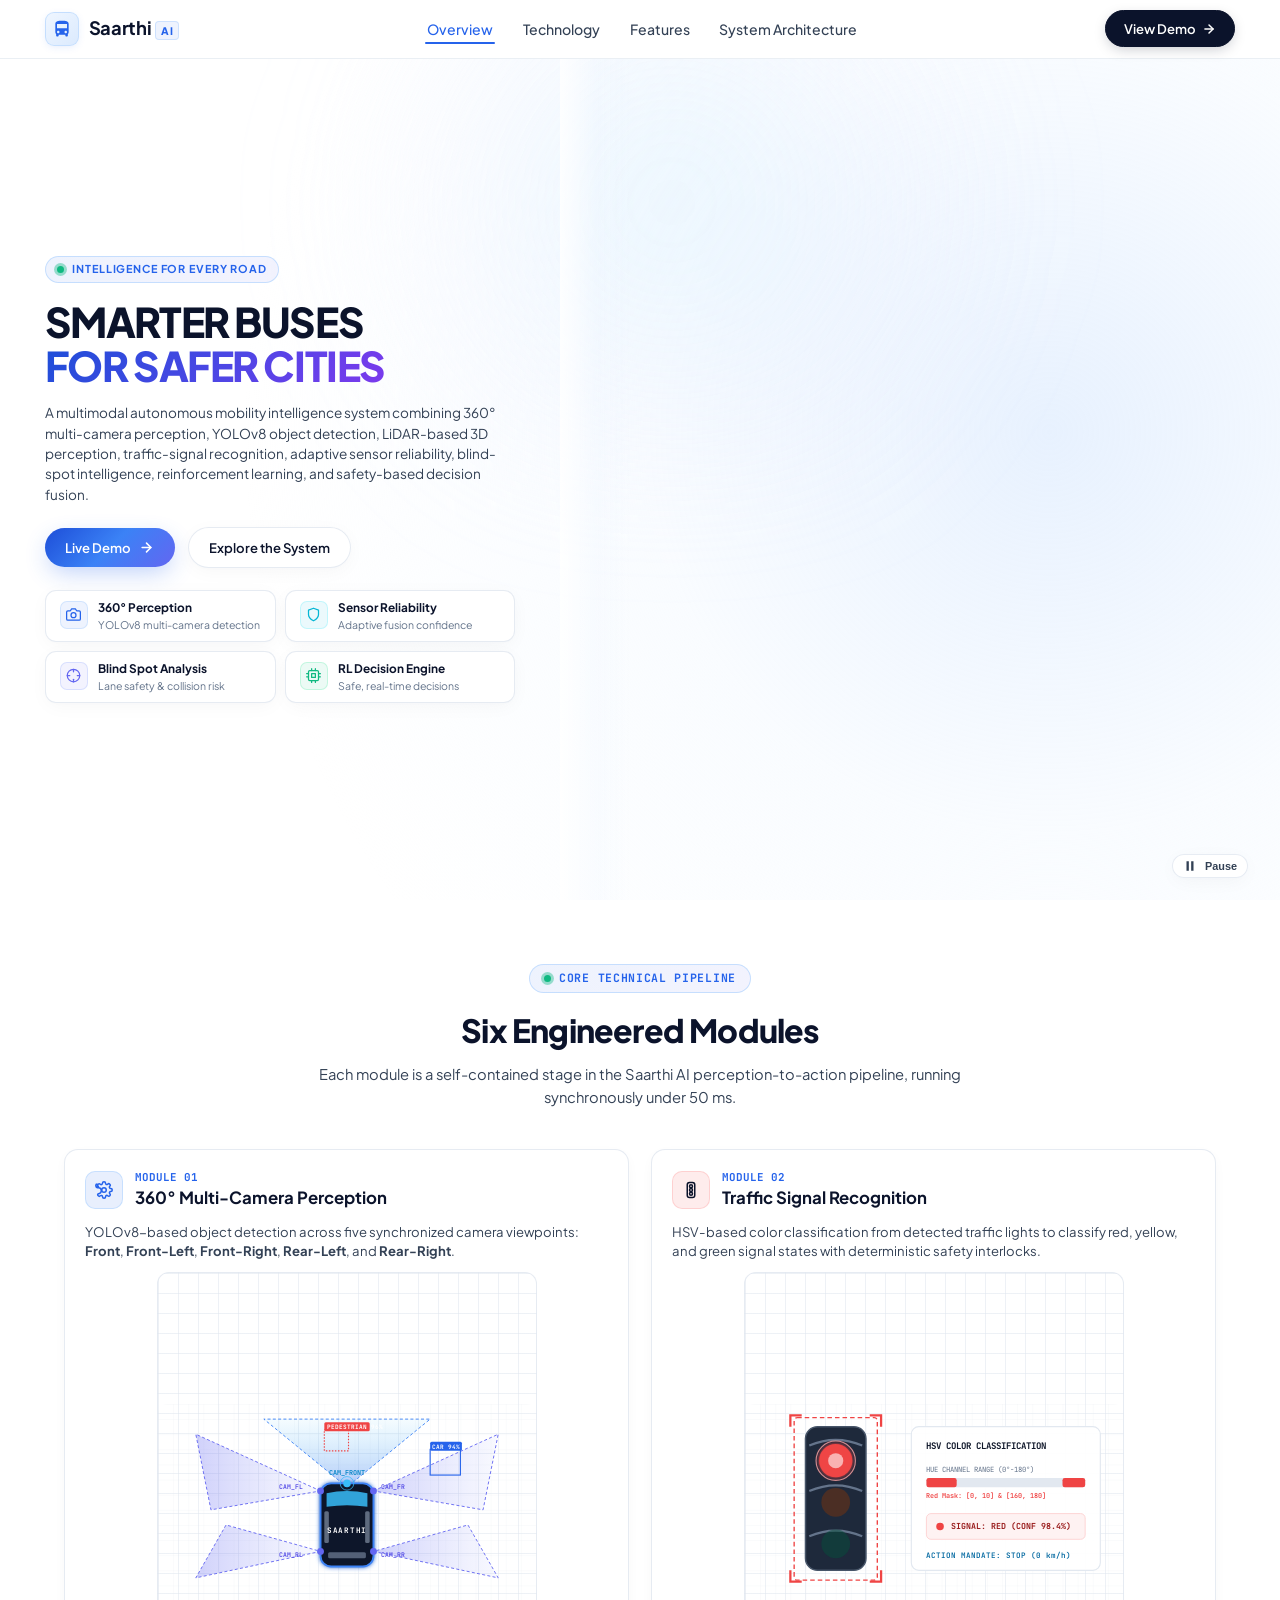
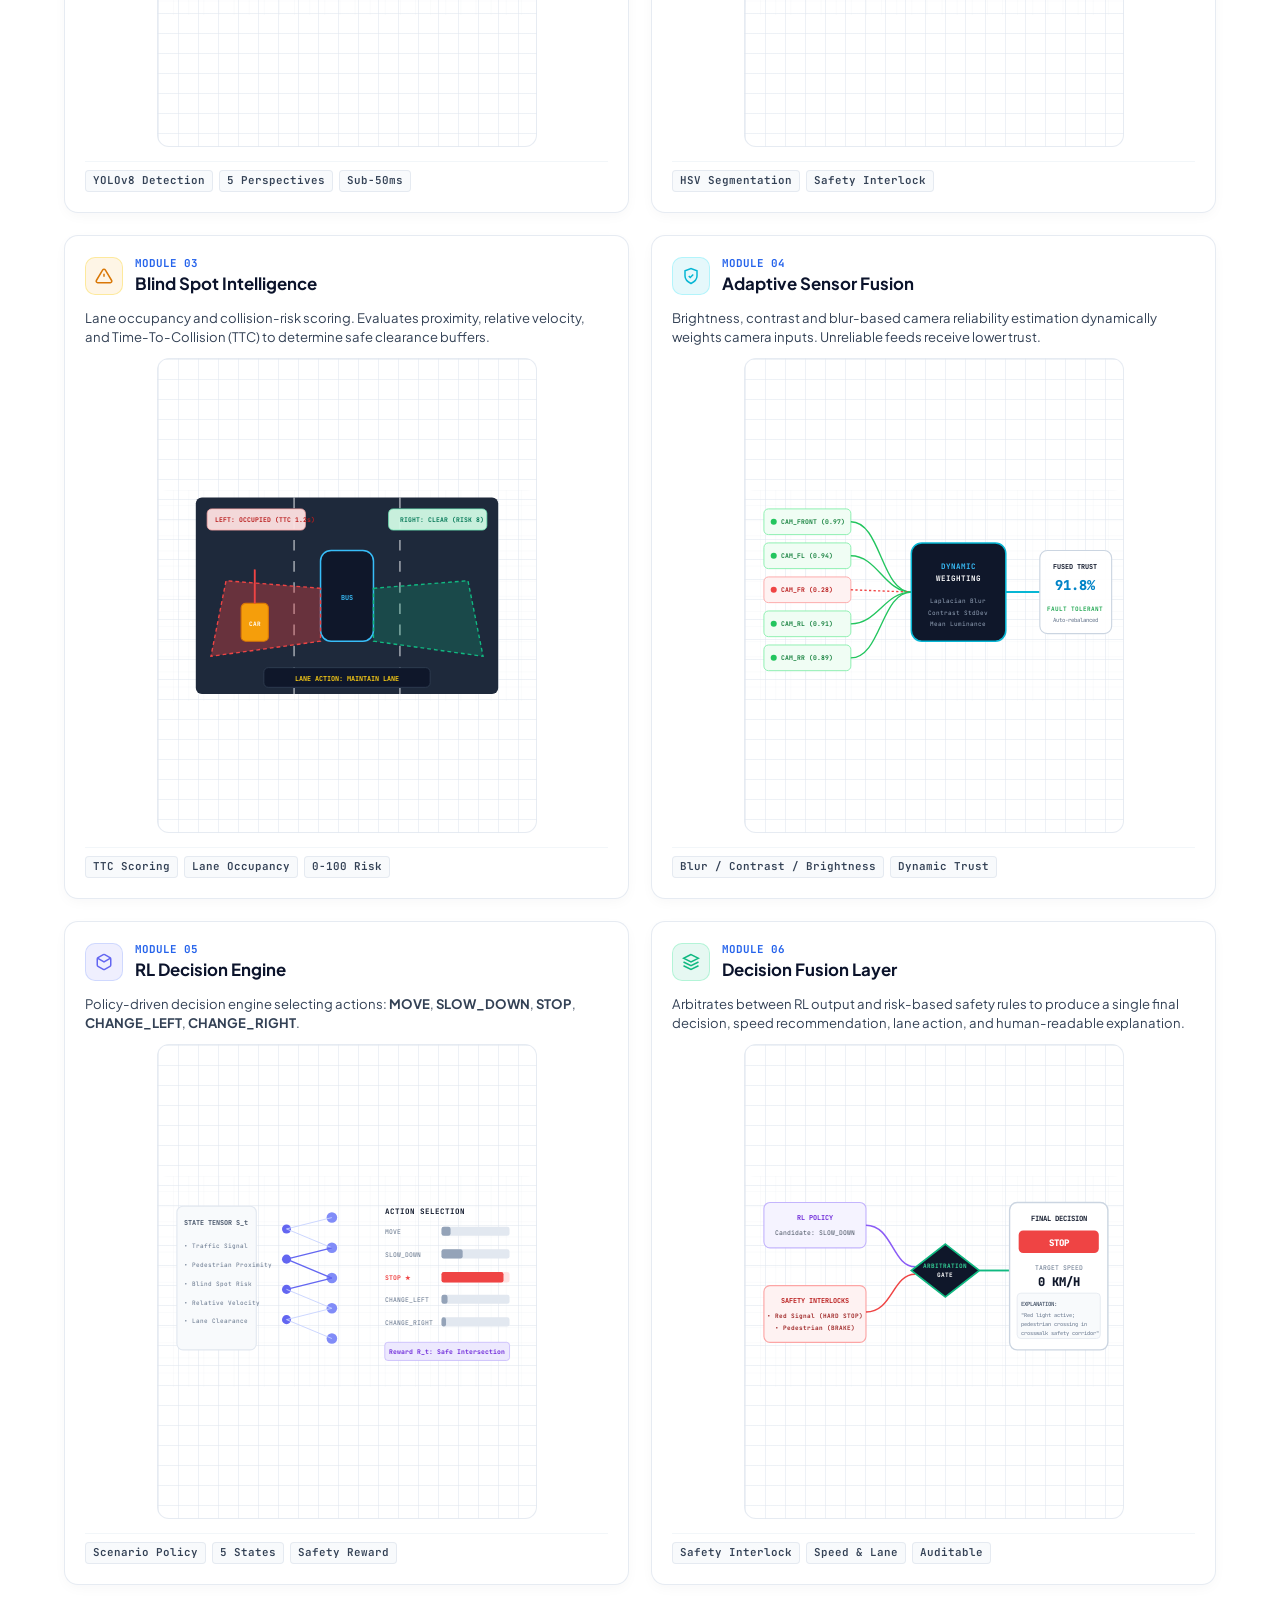
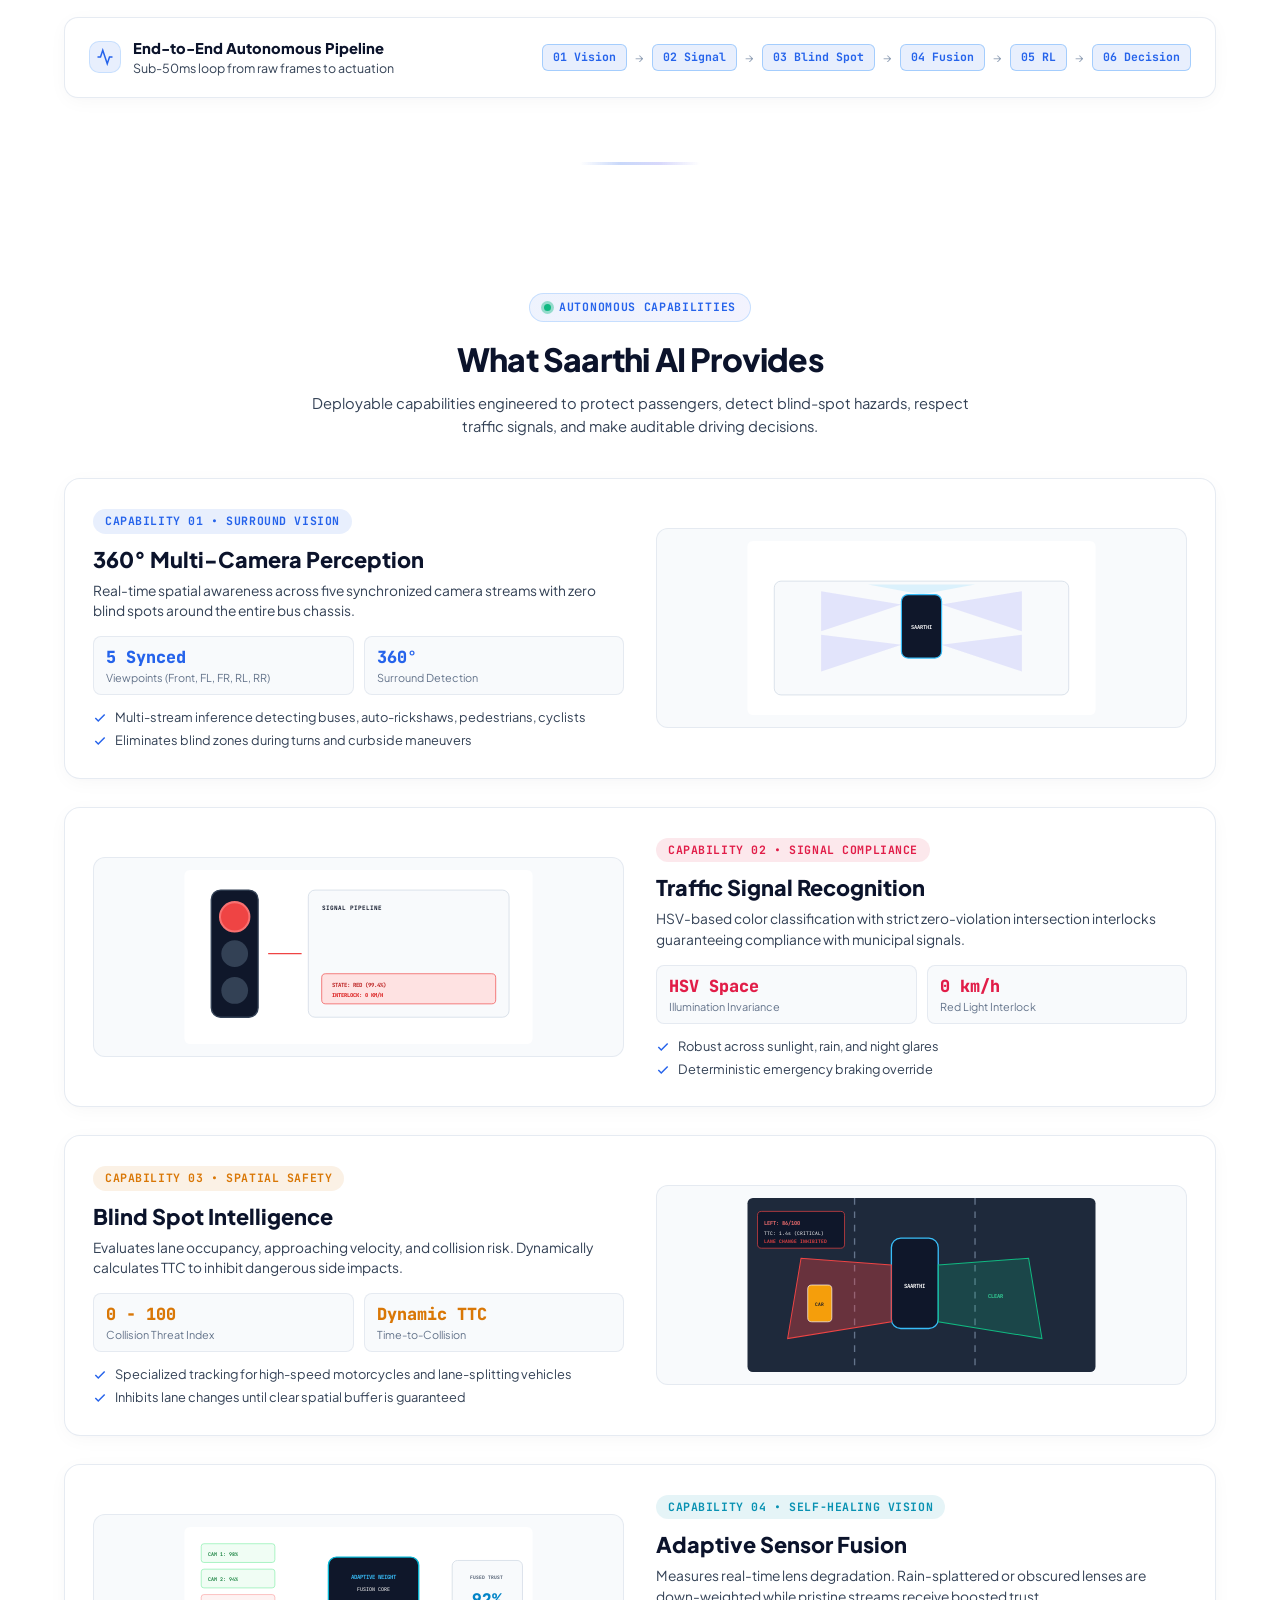
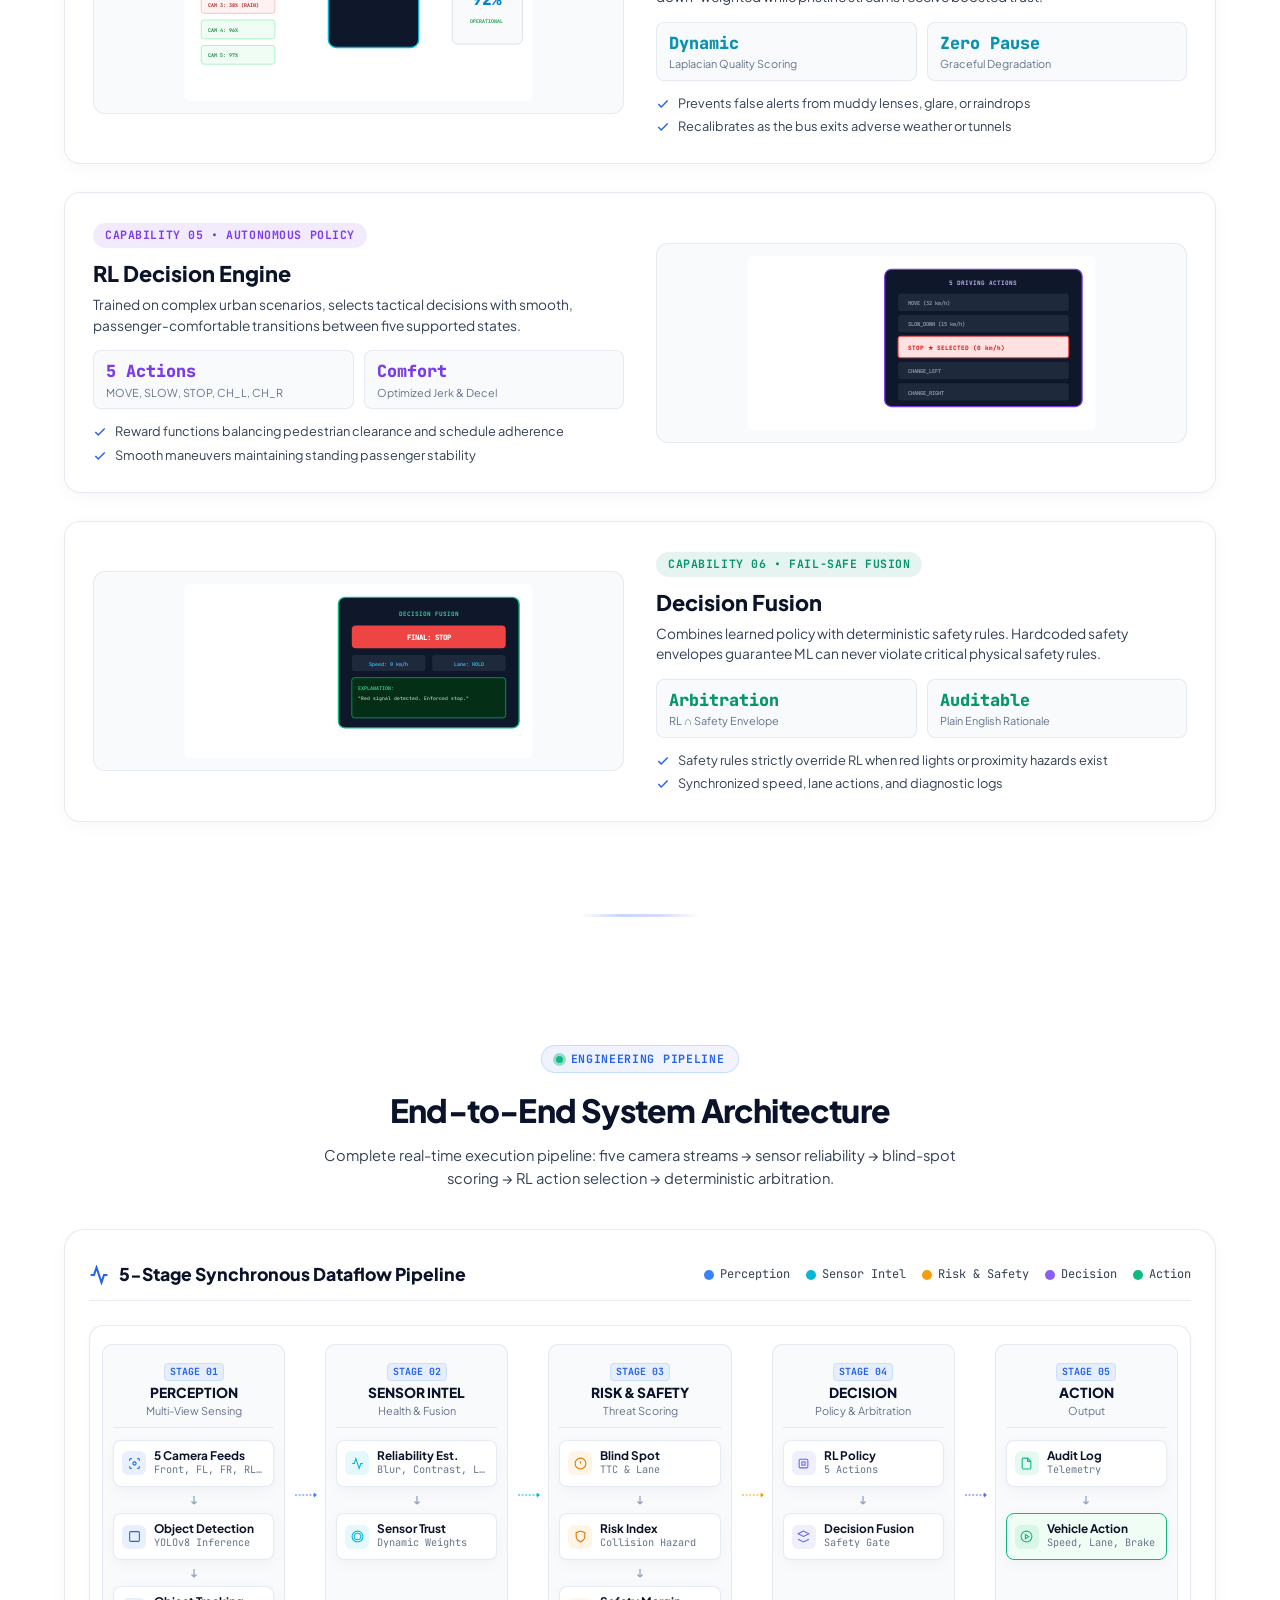
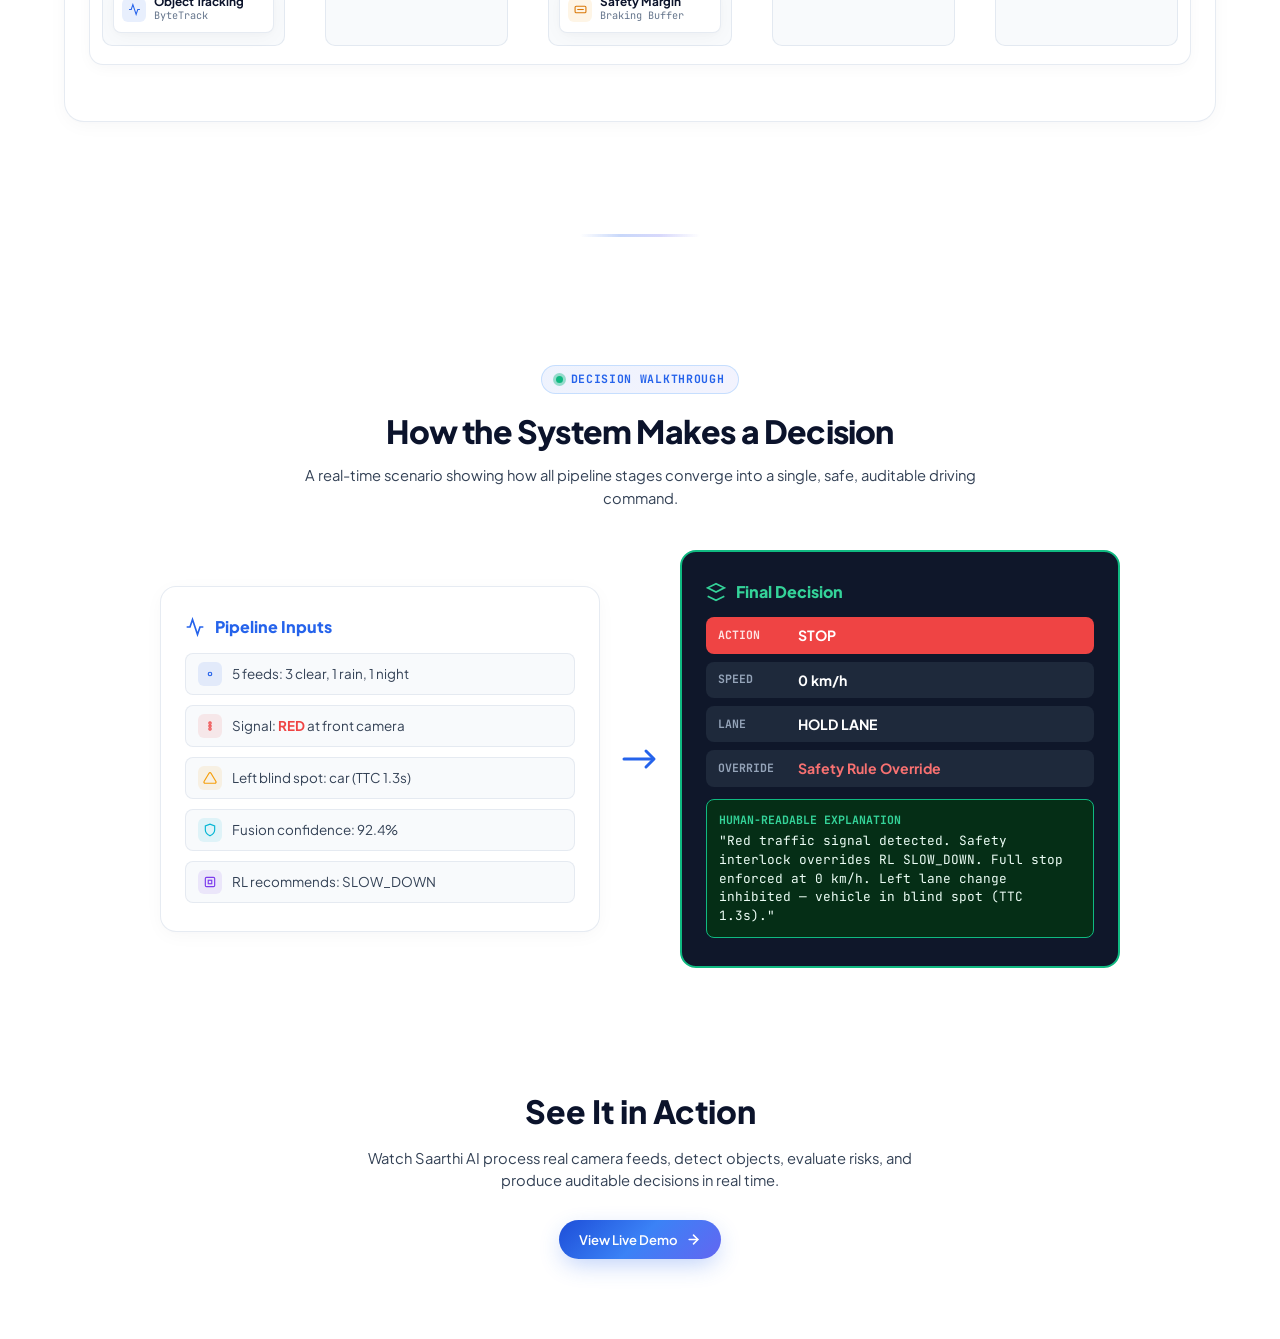
==== commit c03f449d: "feat: add frontend static assets, html pages, and interactive UI components for web application" ====
--- a/web_flask/static/index.html
+++ b/web_flask/static/index.html
@@ -4,9 +4,9 @@
 <head>
   <meta charset="UTF-8">
   <meta name="viewport" content="width=device-width, initial-scale=1.0">
-  <title>AutoBus AI — Autonomous Urban Bus Perception & Decision System</title>
+  <title>Saarthi AI — Intelligence for Every Road</title>
   <meta name="description"
-    content="An intelligent perception and decision-making system for autonomous urban buses using YOLOv8, multi-camera perception, adaptive sensor reliability, blind-spot analysis, reinforcement learning and decision fusion.">
+    content="A multimodal autonomous mobility intelligence system combining 360° multi-camera perception, YOLOv8 object detection, LiDAR-based 3D perception, traffic-signal recognition, adaptive sensor reliability, blind-spot intelligence, reinforcement learning, and safety-based decision fusion.">
 
   <!-- Favicon -->
   <link rel="icon"
@@ -581,7 +581,7 @@
           </svg>
         </div>
         <span class="brand-text">
-          AutoBus
+          Saarthi
           <span class="brand-ai-badge">AI</span>
         </span>
       </a>
@@ -620,7 +620,7 @@
         <!-- Category Badge -->
         <div class="hero-badge">
           <span class="pulse-dot"></span>
-          <span class="badge-text">AI-POWERED AUTONOMOUS TRANSPORT</span>
+          <span class="badge-text">INTELLIGENCE FOR EVERY ROAD</span>
         </div>
 
         <!-- Main Headline -->
@@ -631,8 +631,7 @@
 
         <!-- Supporting Paragraph -->
         <p class="hero-description">
-          An intelligent perception and decision-making system for autonomous urban buses using YOLOv8, multi-camera
-          perception, adaptive sensor reliability, blind-spot analysis, reinforcement learning and decision fusion.
+          A multimodal autonomous mobility intelligence system combining 360° multi-camera perception, YOLOv8 object detection, LiDAR-based 3D perception, traffic-signal recognition, adaptive sensor reliability, blind-spot intelligence, reinforcement learning, and safety-based decision fusion.
         </p>
 
         <!-- Call To Actions -->
@@ -766,7 +765,7 @@
         <div class="section-header">
           <span class="section-label"><span class="pulse-dot"></span> CORE TECHNICAL PIPELINE</span>
           <h2>Six Engineered Modules</h2>
-          <p>Each module is a self-contained stage in the AutoBus AI perception-to-action pipeline, running
+          <p>Each module is a self-contained stage in the Saarthi AI perception-to-action pipeline, running
             synchronously under 50 ms.</p>
         </div>
 
@@ -832,7 +831,7 @@
             <rect x="274" y="142" width="6" height="42" rx="2" fill="#94a3b8" opacity="0.6"/>
             <!-- Rear Window -->
             <rect x="225" y="196" width="50" height="8" rx="2" fill="#64748b" opacity="0.8"/>
-            <text x="250" y="170" fill="#ffffff" font-family="'JetBrains Mono', monospace" font-size="10" font-weight="700" text-anchor="middle" letter-spacing="1">AUTOBUS</text>
+            <text x="250" y="170" fill="#ffffff" font-family="'JetBrains Mono', monospace" font-size="10" font-weight="700" text-anchor="middle" letter-spacing="1">SAARTHI</text>
 
             <!-- 5 Camera Nodes with Pulsing Indicators -->
             <!-- Front Cam -->
@@ -1327,7 +1326,7 @@
       <div class="hiw-content">
         <div class="section-header">
           <span class="section-label"><span class="pulse-dot"></span> AUTONOMOUS CAPABILITIES</span>
-          <h2>What AutoBus AI Provides</h2>
+          <h2>What Saarthi AI Provides</h2>
           <p>Deployable capabilities engineered to protect passengers, detect blind-spot hazards, respect traffic
             signals, and make auditable driving decisions.</p>
         </div>
@@ -1366,7 +1365,7 @@
                   <rect width="440" height="170" rx="10" fill="#f8fafc" stroke="#cbd5e1" />
                   <rect x="190" y="20" width="60" height="95" rx="10" fill="#0f172a" stroke="#38bdf8"
                     stroke-width="1.8" /><text x="220" y="72" fill="#fff" font-family="'JetBrains Mono'" font-size="8"
-                    font-weight="700" text-anchor="middle">AUTOBUS</text>
+                    font-weight="700" text-anchor="middle">SAARTHI</text>
                   <path d="M220 20L140 5L300 5Z" fill="rgba(56,189,248,0.15)" />
                   <path d="M190 35L70 15L70 75Z" fill="rgba(99,102,241,0.15)" />
                   <path d="M250 35L370 15L370 75Z" fill="rgba(99,102,241,0.15)" />
@@ -1463,7 +1462,7 @@
                 <g transform="translate(215,60)">
                   <rect width="70" height="135" rx="14" fill="#0f172a" stroke="#38bdf8" stroke-width="2" /><text x="35"
                     y="75" fill="#fff" font-family="'JetBrains Mono'" font-size="8.5" font-weight="700"
-                    text-anchor="middle">AUTOBUS</text>
+                    text-anchor="middle">SAARTHI</text>
                 </g>
                 <polygon points="215,100 80,90 60,210 215,185" fill="rgba(239,68,68,0.35)" stroke="#ef4444"
                   stroke-width="1.5" />
@@ -1954,7 +1953,7 @@
     <!-- CTA -->
     <div class="hiw-cta-banner">
       <h2>See It in Action</h2>
-      <p>Watch AutoBus AI process real camera feeds, detect objects, evaluate risks, and produce auditable decisions in
+      <p>Watch Saarthi AI process real camera feeds, detect objects, evaluate risks, and produce auditable decisions in
         real time.</p>
       <a href="/demo" class="btn-primary" style="margin:0 auto;"><span>View Live Demo</span><svg viewBox="0 0 24 24"
           fill="none" stroke="currentColor" stroke-width="2.5" stroke-linecap="round" stroke-linejoin="round">
--- a/web_flask/static/css/style.css
+++ b/web_flask/static/css/style.css
@@ -1,5 +1,5 @@
 /* ==============================================================================
-   AutoBus AI - Autonomous Urban Bus Perception & Decision System
+   Saarthi AI - Autonomous Urban Bus Perception & Decision System
    Premium Single-Screen Landing Page Styles
    Aesthetic: AI Research / Computer Vision / Future Mobility
    Desktop Target: 100vh Non-Scrollable Single Viewport
